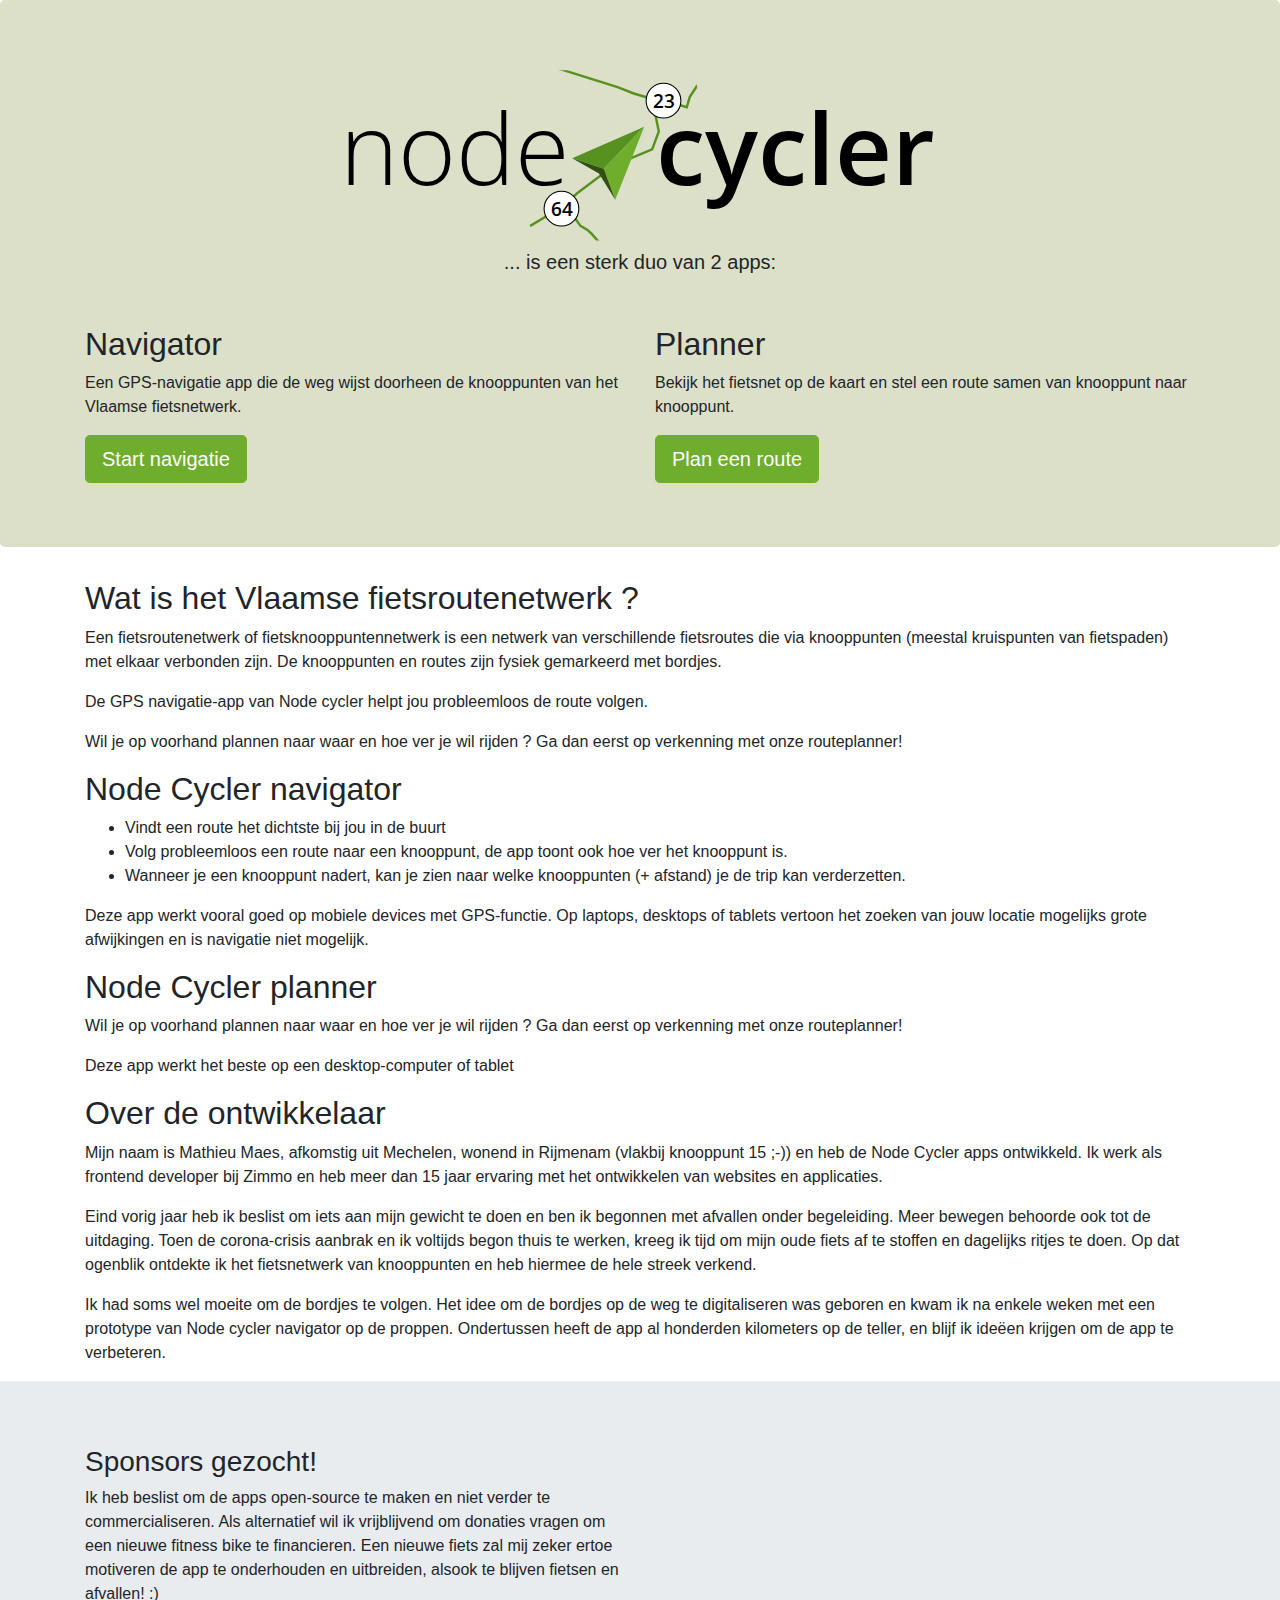
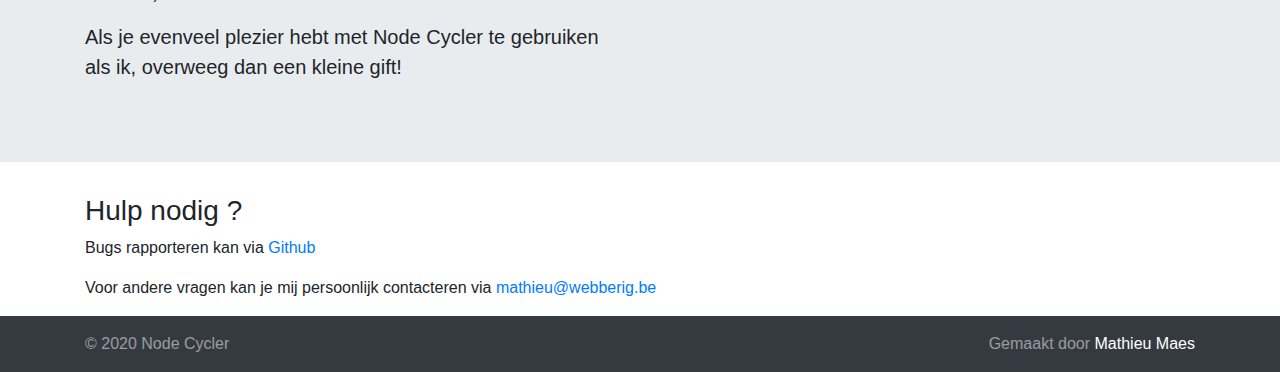
==== index.html @ f98cdf33 "Updates" ====
<!doctype html><html lang="nl"><head><meta charset="utf-8"><meta name="viewport" content="width=device-width,initial-scale=1,shrink-to-fit=no"><link rel="icon" sizes="192x192" href="/touch-icon-192x192.png"><link rel="apple-touch-icon-precomposed" sizes="180x180" href="/apple-touch-icon-180x180-precomposed.png"><link rel="apple-touch-icon-precomposed" sizes="152x152" href="/apple-touch-icon-152x152-precomposed.png"><link rel="apple-touch-icon-precomposed" sizes="144x144" href="/apple-touch-icon-144x144-precomposed.png"><link rel="apple-touch-icon-precomposed" sizes="120x120" href="/apple-touch-icon-120x120-precomposed.png"><link rel="apple-touch-icon-precomposed" sizes="114x114" href="/apple-touch-icon-114x114-precomposed.png"><link rel="apple-touch-icon-precomposed" sizes="76x76" href="/apple-touch-icon-76x76-precomposed.png"><link rel="apple-touch-icon-precomposed" sizes="72x72" href="/apple-touch-icon-72x72-precomposed.png"><link rel="apple-touch-icon-precomposed" href="/apple-touch-icon-precomposed.png"><link href="https://fonts.googleapis.com/css2?family=Open+Sans:wght@300;400;700&display=swap" rel="stylesheet"/><link rel="stylesheet" href="https://stackpath.bootstrapcdn.com/bootstrap/4.4.1/css/bootstrap.min.css" integrity="sha384-Vkoo8x4CGsO3+Hhxv8T/Q5PaXtkKtu6ug5TOeNV6gBiFeWPGFN9MuhOf23Q9Ifjh" crossorigin="anonymous"/><title>Node cycler</title><link href="main.e3a869f1d755453ef31d.css" rel="stylesheet"><script src="main.deb226091a54554c2dcb.js"></script></head><body><section class="jumbotron intro"><svg class="logo" xmlns="http://www.w3.org/2000/svg" viewBox="0 0 5628 1715"><defs><clipPath id="a"><rect x="1765" y="58" width="1597" height="1597" rx="222.6" fill="none"/></clipPath></defs><g clip-path="url(#a)"><path fill="#fff" stroke="#579120" stroke-miterlimit="10" stroke-width="23" d="M3033.96 358.93L2756 276.63l-152.41-59.47L2088.34 55.4l-108.38-29.81"/><path fill="none" stroke="#579120" stroke-miterlimit="10" stroke-width="23" d="M2901.6 342.38l131.59 35.35 10.95-34.51 208.85 62.83 27.53-95.46 93.17-145.06"/><path fill="none" stroke="#579120" stroke-miterlimit="10" stroke-width="23" d="M2995.82 347.23l-41.56 107.94 36.19 176.45-62.18 169.31L2579.1 945.4l-360.6 272.28-124.26 117.47-330.25 194.7M2152.51 1372.31l103.22 146.48 65.43 37.73 35.92 33.27 88.16 99.33 21.61 45.8"/><circle cx="2077.46" cy="1357.41" r="162.98" fill="#fff" stroke="#000" stroke-miterlimit="10" stroke-width="10"/><text transform="translate(1975.51 1423.08)" font-size="178.603" font-family="OpenSans-Semibold,Open Sans" font-weight="600">64</text><circle cx="3034.56" cy="344.26" r="162.98" fill="#fff" stroke="#000" stroke-miterlimit="10" stroke-width="10"/><text transform="translate(2932.61 409.36)" font-size="178.603" font-family="OpenSans-Semibold,Open Sans" font-weight="600">23</text><path fill="#579120" d="M2177.92 883.34l296.09 98.68 379.94-394.34-676.03 295.66z"/><path fill="#6fad2d" d="M2581.77 1273.48l-107.76-291.46 379.94-394.34-272.18 685.8z"/><path fill="#315112" d="M2429.02 1026.83l152.75 246.65-107.76-291.46-296.09-98.68 251.1 143.49z"/></g><g font-size="928.356"><text transform="translate(.22 1137.54)" font-family="OpenSans-Light,Open Sans" font-weight="300">node</text><text transform="translate(2967.39 1137.76)" font-family="OpenSans-Semibold,Open Sans" font-weight="600">cycler</text></g></svg><h1 class="display-4 text-center sr-only">Node cycler</h1><div class="container"><p class="lead text-center mb-5">... is een sterk duo van 2 apps:</p><div class="row"><div class="col-sm-6"><h2>Navigator</h2><p>Een GPS-navigatie app die de weg wijst doorheen de knooppunten van het Vlaamse fietsnetwerk.</p><a target="_blank" href="https://www.nodecycler.net/navigator" class="btn btn-primary btn-lg">Start navigatie</a></div><div class="col-sm-6"><h2>Planner</h2><p>Bekijk het fietsnet op de kaart en stel een route samen van knooppunt naar knooppunt.</p><a class="btn btn-primary btn-lg" href="https://www.nodecycler.net/planner" target="_blank">Plan een route</a></div></div></div></section><section class="container"><h2>Wat is het Vlaamse fietsroutenetwerk ?</h2><p>Een fietsroutenetwerk of fietsknooppuntennetwerk is een netwerk van verschillende fietsroutes die via knooppunten (meestal kruispunten van fietspaden) met elkaar verbonden zijn. De knooppunten en routes zijn fysiek gemarkeerd met bordjes.</p><p>De GPS navigatie-app van Node cycler helpt jou probleemloos de route volgen.</p><p>Wil je op voorhand plannen naar waar en hoe ver je wil rijden ? Ga dan eerst op verkenning met onze routeplanner!</p></section><section class="container"><h2>Node Cycler navigator</h2><ul><li>Vindt een route het dichtste bij jou in de buurt</li><li>Volg probleemloos een route naar een knooppunt, de app toont ook hoe ver het knooppunt is.</li><li>Wanneer je een knooppunt nadert, kan je zien naar welke knooppunten (+ afstand) je de trip kan verderzetten.</li></ul><p>Deze app werkt vooral goed op mobiele devices met GPS-functie. Op laptops, desktops of tablets vertoon het zoeken van jouw locatie mogelijks grote afwijkingen en is navigatie niet mogelijk.</p><h2>Node Cycler planner</h2><p>Wil je op voorhand plannen naar waar en hoe ver je wil rijden ? Ga dan eerst op verkenning met onze routeplanner!</p><p>Deze app werkt het beste op een desktop-computer of tablet</p></section><section class="container"><h2>Over de ontwikkelaar</h2><p>Mijn naam is Mathieu Maes, afkomstig uit Mechelen, wonend in Rijmenam (vlakbij knooppunt 15 ;-)) en heb de Node Cycler apps ontwikkeld. Ik werk als frontend developer bij Zimmo en heb meer dan 15 jaar ervaring met het ontwikkelen van websites en applicaties.</p><p>Eind vorig jaar heb ik beslist om iets aan mijn gewicht te doen en ben ik begonnen met afvallen onder begeleiding. Meer bewegen behoorde ook tot de uitdaging. Toen de corona-crisis aanbrak en ik voltijds begon thuis te werken, kreeg ik tijd om mijn oude fiets af te stoffen en dagelijks ritjes te doen. Op dat ogenblik ontdekte ik het fietsnetwerk van knooppunten en heb hiermee de hele streek verkend.</p><p>Ik had soms wel moeite om de bordjes te volgen. Het idee om de bordjes op de weg te digitaliseren was geboren en kwam ik na enkele weken met een prototype van Node cycler navigator op de proppen. Ondertussen heeft de app al honderden kilometers op de teller, en blijf ik ideëen krijgen om de app te verbeteren.</p></section><section class="jumbotron jumbotron-fluid"><div class="container"><h3>Sponsors gezocht!</h3><div class="row"><div class="col-lg-6 col-md-4"><p>Ik heb beslist om de apps open-source te maken en niet verder te commercialiseren. Als alternatief wil ik vrijblijvend om donaties vragen om een nieuwe fitness bike te financieren. Een nieuwe fiets zal mij zeker ertoe motiveren de app te onderhouden en uitbreiden, alsook te blijven fietsen en afvallen! :)</p><p class="lead">Als je evenveel plezier hebt met Node Cycler te gebruiken als ik, overweeg dan een kleine gift!</p></div><div class="col-lg-6 col-md-8 mb-5"><div id="mathieu-fietst-en-bouwt-node-cycler" class="widget float-md-right" value="show-with-image" data-slug="mathieu-fietst-en-bouwt-node-cycler" data-lang="nl" data-card="show" data-success_url="" data-fail_url=""></div><script src="https://res.cloudinary.com/dxhaja5tz/raw/upload/script_main.js"></script></div></div></div></section><section class="container"><h3>Hulp nodig ?</h3><p>Bugs rapporteren kan via <a href="https://github.com/nodecycler">Github</a></p><p>Voor andere vragen kan je mij persoonlijk contacteren via <a href="mailto:mathieu@webberig.be">mathieu@webberig.be</a></p></section><footer class="navbar navbar-dark bg-dark"><div class="container"><span class="navbar-text">&copy; 2020 Node Cycler</span> <span class="navbar-text pull-right">Gemaakt door <a href="mailto:mathieu@webberig.be">Mathieu Maes</a></span></div></footer><script src="https://code.jquery.com/jquery-3.4.1.slim.min.js" integrity="sha384-J6qa4849blE2+poT4WnyKhv5vZF5SrPo0iEjwBvKU7imGFAV0wwj1yYfoRSJoZ+n" crossorigin="anonymous"></script><script src="https://cdn.jsdelivr.net/npm/popper.js@1.16.0/dist/umd/popper.min.js" integrity="sha384-Q6E9RHvbIyZFJoft+2mJbHaEWldlvI9IOYy5n3zV9zzTtmI3UksdQRVvoxMfooAo" crossorigin="anonymous"></script><script src="https://stackpath.bootstrapcdn.com/bootstrap/4.4.1/js/bootstrap.min.js" integrity="sha384-wfSDF2E50Y2D1uUdj0O3uMBJnjuUD4Ih7YwaYd1iqfktj0Uod8GCExl3Og8ifwB6" crossorigin="anonymous"></script></body></html>
---- main.e3a869f1d755453ef31d.css ----
.jumbotron.intro{background-color:#DDE0C9}.jumbotron.intro svg.logo{display:block;margin:0 auto;max-width:600px}.jumbotron.intro .btn-primary{background-color:#6FAD2D;border-color:#6FAD2D}.jumbotron.intro .btn-primary:active{background-color:#579120;border-color:#579120}
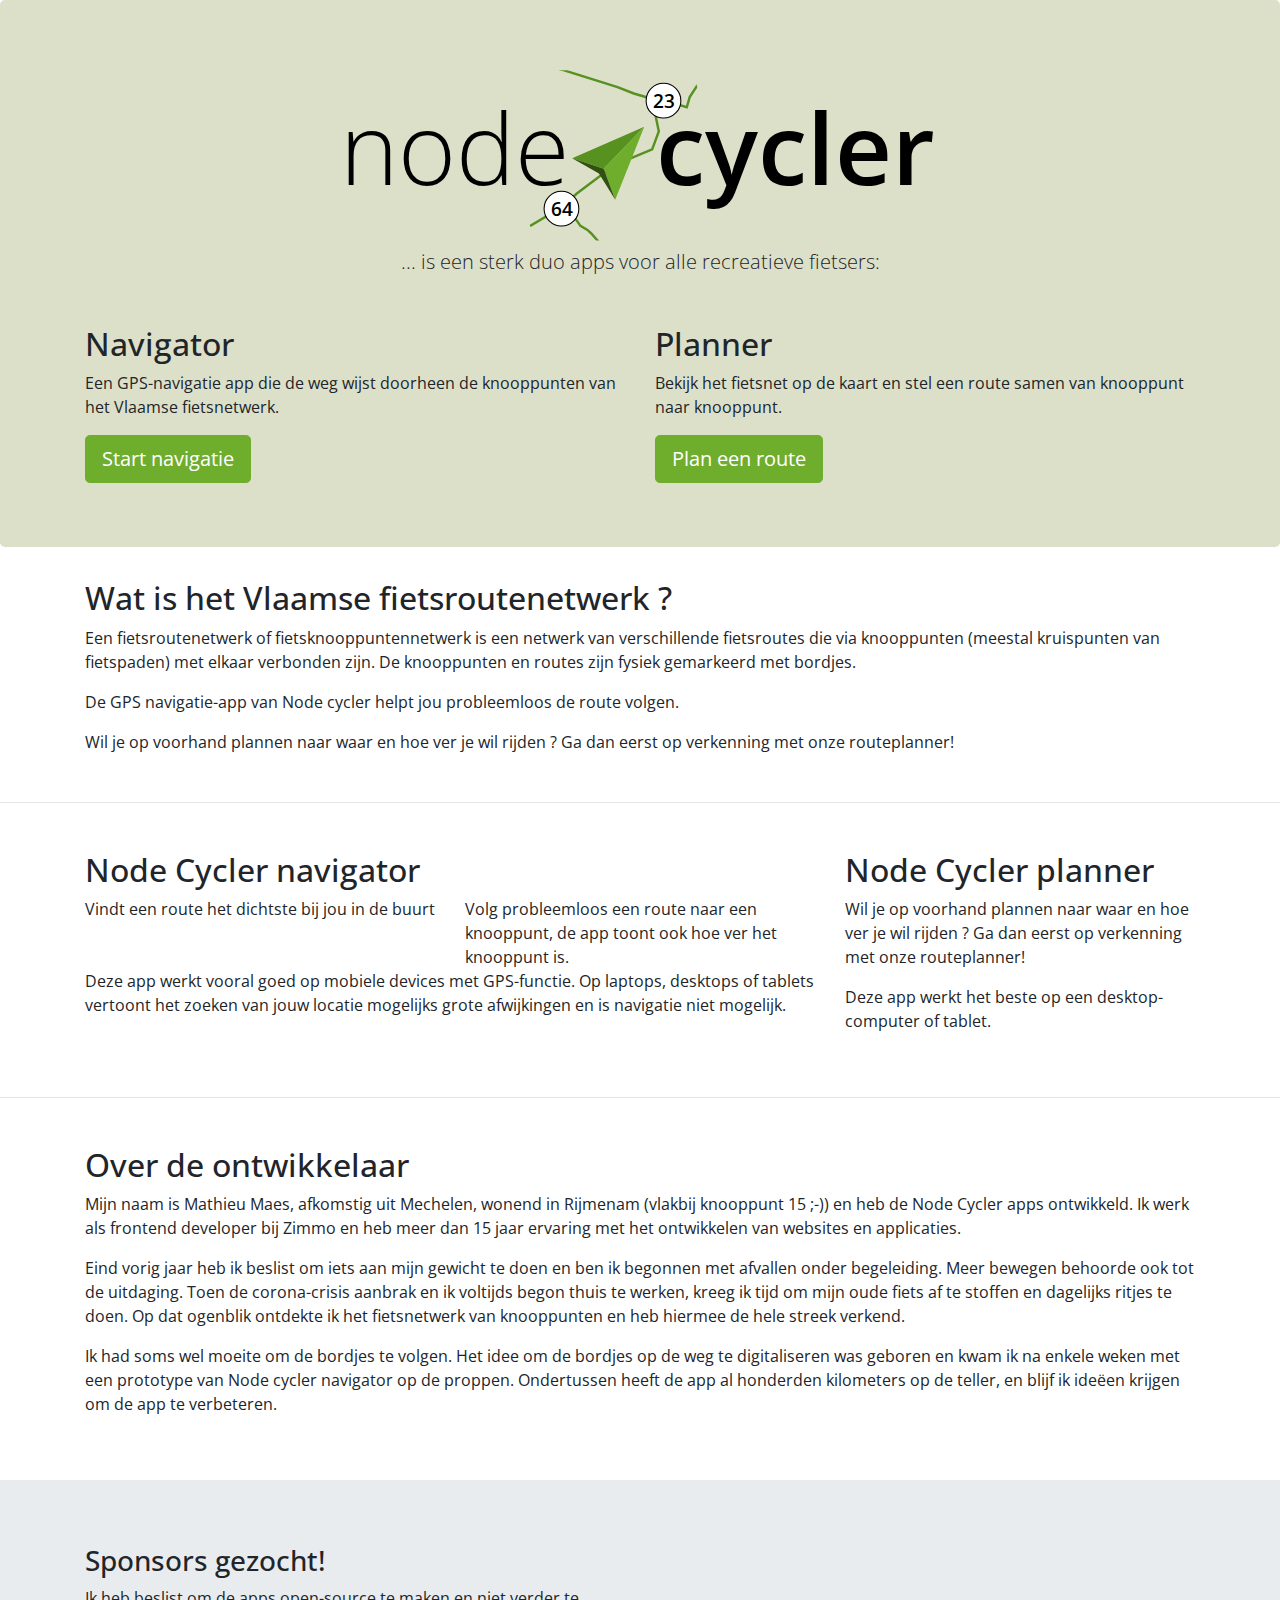
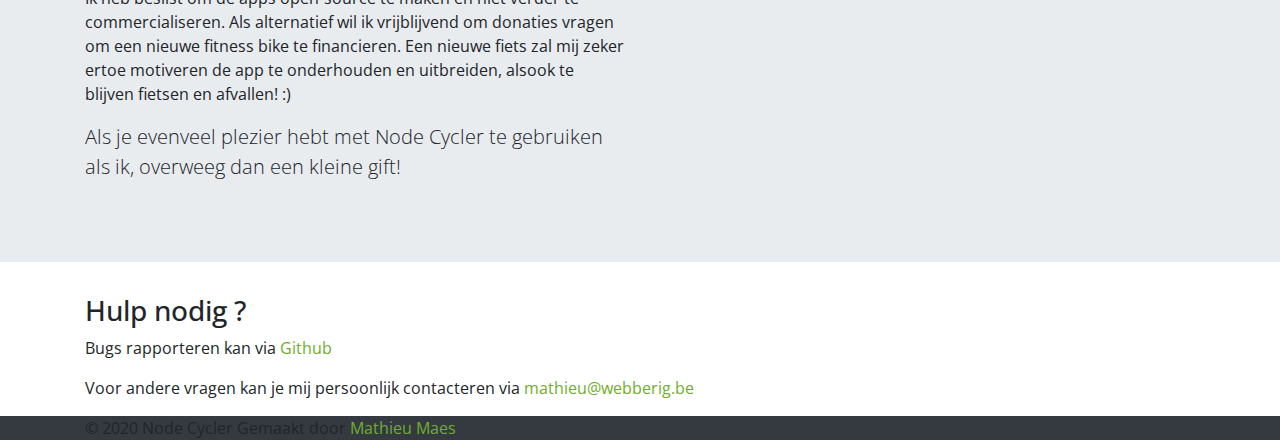
==== commit f0f445ff: "Updates" ====
--- a/index.html
+++ b/index.html
@@ -1 +1 @@
-<!doctype html><html lang="nl"><head><meta charset="utf-8"><meta name="viewport" content="width=device-width,initial-scale=1,shrink-to-fit=no"><link rel="icon" sizes="192x192" href="/touch-icon-192x192.png"><link rel="apple-touch-icon-precomposed" sizes="180x180" href="/apple-touch-icon-180x180-precomposed.png"><link rel="apple-touch-icon-precomposed" sizes="152x152" href="/apple-touch-icon-152x152-precomposed.png"><link rel="apple-touch-icon-precomposed" sizes="144x144" href="/apple-touch-icon-144x144-precomposed.png"><link rel="apple-touch-icon-precomposed" sizes="120x120" href="/apple-touch-icon-120x120-precomposed.png"><link rel="apple-touch-icon-precomposed" sizes="114x114" href="/apple-touch-icon-114x114-precomposed.png"><link rel="apple-touch-icon-precomposed" sizes="76x76" href="/apple-touch-icon-76x76-precomposed.png"><link rel="apple-touch-icon-precomposed" sizes="72x72" href="/apple-touch-icon-72x72-precomposed.png"><link rel="apple-touch-icon-precomposed" href="/apple-touch-icon-precomposed.png"><link href="https://fonts.googleapis.com/css2?family=Open+Sans:wght@300;400;700&display=swap" rel="stylesheet"/><link rel="stylesheet" href="https://stackpath.bootstrapcdn.com/bootstrap/4.4.1/css/bootstrap.min.css" integrity="sha384-Vkoo8x4CGsO3+Hhxv8T/Q5PaXtkKtu6ug5TOeNV6gBiFeWPGFN9MuhOf23Q9Ifjh" crossorigin="anonymous"/><title>Node cycler</title><link href="main.e3a869f1d755453ef31d.css" rel="stylesheet"><script src="main.deb226091a54554c2dcb.js"></script></head><body><section class="jumbotron intro"><svg class="logo" xmlns="http://www.w3.org/2000/svg" viewBox="0 0 5628 1715"><defs><clipPath id="a"><rect x="1765" y="58" width="1597" height="1597" rx="222.6" fill="none"/></clipPath></defs><g clip-path="url(#a)"><path fill="#fff" stroke="#579120" stroke-miterlimit="10" stroke-width="23" d="M3033.96 358.93L2756 276.63l-152.41-59.47L2088.34 55.4l-108.38-29.81"/><path fill="none" stroke="#579120" stroke-miterlimit="10" stroke-width="23" d="M2901.6 342.38l131.59 35.35 10.95-34.51 208.85 62.83 27.53-95.46 93.17-145.06"/><path fill="none" stroke="#579120" stroke-miterlimit="10" stroke-width="23" d="M2995.82 347.23l-41.56 107.94 36.19 176.45-62.18 169.31L2579.1 945.4l-360.6 272.28-124.26 117.47-330.25 194.7M2152.51 1372.31l103.22 146.48 65.43 37.73 35.92 33.27 88.16 99.33 21.61 45.8"/><circle cx="2077.46" cy="1357.41" r="162.98" fill="#fff" stroke="#000" stroke-miterlimit="10" stroke-width="10"/><text transform="translate(1975.51 1423.08)" font-size="178.603" font-family="OpenSans-Semibold,Open Sans" font-weight="600">64</text><circle cx="3034.56" cy="344.26" r="162.98" fill="#fff" stroke="#000" stroke-miterlimit="10" stroke-width="10"/><text transform="translate(2932.61 409.36)" font-size="178.603" font-family="OpenSans-Semibold,Open Sans" font-weight="600">23</text><path fill="#579120" d="M2177.92 883.34l296.09 98.68 379.94-394.34-676.03 295.66z"/><path fill="#6fad2d" d="M2581.77 1273.48l-107.76-291.46 379.94-394.34-272.18 685.8z"/><path fill="#315112" d="M2429.02 1026.83l152.75 246.65-107.76-291.46-296.09-98.68 251.1 143.49z"/></g><g font-size="928.356"><text transform="translate(.22 1137.54)" font-family="OpenSans-Light,Open Sans" font-weight="300">node</text><text transform="translate(2967.39 1137.76)" font-family="OpenSans-Semibold,Open Sans" font-weight="600">cycler</text></g></svg><h1 class="display-4 text-center sr-only">Node cycler</h1><div class="container"><p class="lead text-center mb-5">... is een sterk duo van 2 apps:</p><div class="row"><div class="col-sm-6"><h2>Navigator</h2><p>Een GPS-navigatie app die de weg wijst doorheen de knooppunten van het Vlaamse fietsnetwerk.</p><a target="_blank" href="https://www.nodecycler.net/navigator" class="btn btn-primary btn-lg">Start navigatie</a></div><div class="col-sm-6"><h2>Planner</h2><p>Bekijk het fietsnet op de kaart en stel een route samen van knooppunt naar knooppunt.</p><a class="btn btn-primary btn-lg" href="https://www.nodecycler.net/planner" target="_blank">Plan een route</a></div></div></div></section><section class="container"><h2>Wat is het Vlaamse fietsroutenetwerk ?</h2><p>Een fietsroutenetwerk of fietsknooppuntennetwerk is een netwerk van verschillende fietsroutes die via knooppunten (meestal kruispunten van fietspaden) met elkaar verbonden zijn. De knooppunten en routes zijn fysiek gemarkeerd met bordjes.</p><p>De GPS navigatie-app van Node cycler helpt jou probleemloos de route volgen.</p><p>Wil je op voorhand plannen naar waar en hoe ver je wil rijden ? Ga dan eerst op verkenning met onze routeplanner!</p></section><section class="container"><h2>Node Cycler navigator</h2><ul><li>Vindt een route het dichtste bij jou in de buurt</li><li>Volg probleemloos een route naar een knooppunt, de app toont ook hoe ver het knooppunt is.</li><li>Wanneer je een knooppunt nadert, kan je zien naar welke knooppunten (+ afstand) je de trip kan verderzetten.</li></ul><p>Deze app werkt vooral goed op mobiele devices met GPS-functie. Op laptops, desktops of tablets vertoon het zoeken van jouw locatie mogelijks grote afwijkingen en is navigatie niet mogelijk.</p><h2>Node Cycler planner</h2><p>Wil je op voorhand plannen naar waar en hoe ver je wil rijden ? Ga dan eerst op verkenning met onze routeplanner!</p><p>Deze app werkt het beste op een desktop-computer of tablet</p></section><section class="container"><h2>Over de ontwikkelaar</h2><p>Mijn naam is Mathieu Maes, afkomstig uit Mechelen, wonend in Rijmenam (vlakbij knooppunt 15 ;-)) en heb de Node Cycler apps ontwikkeld. Ik werk als frontend developer bij Zimmo en heb meer dan 15 jaar ervaring met het ontwikkelen van websites en applicaties.</p><p>Eind vorig jaar heb ik beslist om iets aan mijn gewicht te doen en ben ik begonnen met afvallen onder begeleiding. Meer bewegen behoorde ook tot de uitdaging. Toen de corona-crisis aanbrak en ik voltijds begon thuis te werken, kreeg ik tijd om mijn oude fiets af te stoffen en dagelijks ritjes te doen. Op dat ogenblik ontdekte ik het fietsnetwerk van knooppunten en heb hiermee de hele streek verkend.</p><p>Ik had soms wel moeite om de bordjes te volgen. Het idee om de bordjes op de weg te digitaliseren was geboren en kwam ik na enkele weken met een prototype van Node cycler navigator op de proppen. Ondertussen heeft de app al honderden kilometers op de teller, en blijf ik ideëen krijgen om de app te verbeteren.</p></section><section class="jumbotron jumbotron-fluid"><div class="container"><h3>Sponsors gezocht!</h3><div class="row"><div class="col-lg-6 col-md-4"><p>Ik heb beslist om de apps open-source te maken en niet verder te commercialiseren. Als alternatief wil ik vrijblijvend om donaties vragen om een nieuwe fitness bike te financieren. Een nieuwe fiets zal mij zeker ertoe motiveren de app te onderhouden en uitbreiden, alsook te blijven fietsen en afvallen! :)</p><p class="lead">Als je evenveel plezier hebt met Node Cycler te gebruiken als ik, overweeg dan een kleine gift!</p></div><div class="col-lg-6 col-md-8 mb-5"><div id="mathieu-fietst-en-bouwt-node-cycler" class="widget float-md-right" value="show-with-image" data-slug="mathieu-fietst-en-bouwt-node-cycler" data-lang="nl" data-card="show" data-success_url="" data-fail_url=""></div><script src="https://res.cloudinary.com/dxhaja5tz/raw/upload/script_main.js"></script></div></div></div></section><section class="container"><h3>Hulp nodig ?</h3><p>Bugs rapporteren kan via <a href="https://github.com/nodecycler">Github</a></p><p>Voor andere vragen kan je mij persoonlijk contacteren via <a href="mailto:mathieu@webberig.be">mathieu@webberig.be</a></p></section><footer class="navbar navbar-dark bg-dark"><div class="container"><span class="navbar-text">&copy; 2020 Node Cycler</span> <span class="navbar-text pull-right">Gemaakt door <a href="mailto:mathieu@webberig.be">Mathieu Maes</a></span></div></footer><script src="https://code.jquery.com/jquery-3.4.1.slim.min.js" integrity="sha384-J6qa4849blE2+poT4WnyKhv5vZF5SrPo0iEjwBvKU7imGFAV0wwj1yYfoRSJoZ+n" crossorigin="anonymous"></script><script src="https://cdn.jsdelivr.net/npm/popper.js@1.16.0/dist/umd/popper.min.js" integrity="sha384-Q6E9RHvbIyZFJoft+2mJbHaEWldlvI9IOYy5n3zV9zzTtmI3UksdQRVvoxMfooAo" crossorigin="anonymous"></script><script src="https://stackpath.bootstrapcdn.com/bootstrap/4.4.1/js/bootstrap.min.js" integrity="sha384-wfSDF2E50Y2D1uUdj0O3uMBJnjuUD4Ih7YwaYd1iqfktj0Uod8GCExl3Og8ifwB6" crossorigin="anonymous"></script></body></html>+<!doctype html><html lang="nl"><head><meta charset="utf-8"><meta name="viewport" content="width=device-width,initial-scale=1,shrink-to-fit=no"><link rel="icon" sizes="192x192" href="/touch-icon-192x192.png"><link rel="apple-touch-icon-precomposed" sizes="180x180" href="/apple-touch-icon-180x180-precomposed.png"><link rel="apple-touch-icon-precomposed" sizes="152x152" href="/apple-touch-icon-152x152-precomposed.png"><link rel="apple-touch-icon-precomposed" sizes="144x144" href="/apple-touch-icon-144x144-precomposed.png"><link rel="apple-touch-icon-precomposed" sizes="120x120" href="/apple-touch-icon-120x120-precomposed.png"><link rel="apple-touch-icon-precomposed" sizes="114x114" href="/apple-touch-icon-114x114-precomposed.png"><link rel="apple-touch-icon-precomposed" sizes="76x76" href="/apple-touch-icon-76x76-precomposed.png"><link rel="apple-touch-icon-precomposed" sizes="72x72" href="/apple-touch-icon-72x72-precomposed.png"><link rel="apple-touch-icon-precomposed" href="/apple-touch-icon-precomposed.png"><title>Node cycler Navigator &amp; Planner</title><link href="main.1099314d0f37cf7d7207.css" rel="stylesheet"><script src="main.cb5efd4f92c139d2721a.js"></script></head><body><section class="jumbotron intro"><svg class="logo" xmlns="http://www.w3.org/2000/svg" viewBox="0 0 5628 1715"><defs><clipPath id="a"><rect x="1765" y="58" width="1597" height="1597" rx="222.6" fill="none"/></clipPath></defs><g clip-path="url(#a)"><path fill="#fff" stroke="#579120" stroke-miterlimit="10" stroke-width="23" d="M3033.96 358.93L2756 276.63l-152.41-59.47L2088.34 55.4l-108.38-29.81"/><path fill="none" stroke="#579120" stroke-miterlimit="10" stroke-width="23" d="M2901.6 342.38l131.59 35.35 10.95-34.51 208.85 62.83 27.53-95.46 93.17-145.06"/><path fill="none" stroke="#579120" stroke-miterlimit="10" stroke-width="23" d="M2995.82 347.23l-41.56 107.94 36.19 176.45-62.18 169.31L2579.1 945.4l-360.6 272.28-124.26 117.47-330.25 194.7M2152.51 1372.31l103.22 146.48 65.43 37.73 35.92 33.27 88.16 99.33 21.61 45.8"/><circle cx="2077.46" cy="1357.41" r="162.98" fill="#fff" stroke="#000" stroke-miterlimit="10" stroke-width="10"/><text transform="translate(1975.51 1423.08)" font-size="178.603" font-family="OpenSans-Semibold,Open Sans" font-weight="600">64</text><circle cx="3034.56" cy="344.26" r="162.98" fill="#fff" stroke="#000" stroke-miterlimit="10" stroke-width="10"/><text transform="translate(2932.61 409.36)" font-size="178.603" font-family="OpenSans-Semibold,Open Sans" font-weight="600">23</text><path fill="#579120" d="M2177.92 883.34l296.09 98.68 379.94-394.34-676.03 295.66z"/><path fill="#6fad2d" d="M2581.77 1273.48l-107.76-291.46 379.94-394.34-272.18 685.8z"/><path fill="#315112" d="M2429.02 1026.83l152.75 246.65-107.76-291.46-296.09-98.68 251.1 143.49z"/></g><g font-size="928.356"><text transform="translate(.22 1137.54)" font-family="OpenSans-Light,Open Sans" font-weight="300">node</text><text transform="translate(2967.39 1137.76)" font-family="OpenSans-Semibold,Open Sans" font-weight="600">cycler</text></g></svg><h1 class="display-4 text-center sr-only">Node cycler</h1><div class="container"><p class="lead text-center mb-5">... is een sterk duo apps voor alle recreatieve fietsers:</p><div class="row"><div class="col-sm-6"><h2>Navigator</h2><p>Een GPS-navigatie app die de weg wijst doorheen de knooppunten van het Vlaamse fietsnetwerk.</p><a target="_blank" href="https://www.nodecycler.net/navigator" class="btn btn-primary btn-lg">Start navigatie</a></div><div class="col-sm-6"><h2>Planner</h2><p>Bekijk het fietsnet op de kaart en stel een route samen van knooppunt naar knooppunt.</p><a class="btn btn-primary btn-lg" href="https://www.nodecycler.net/planner" target="_blank">Plan een route</a></div></div></div></section><section class="container"><h2>Wat is het Vlaamse fietsroutenetwerk ?</h2><p>Een fietsroutenetwerk of fietsknooppuntennetwerk is een netwerk van verschillende fietsroutes die via knooppunten (meestal kruispunten van fietspaden) met elkaar verbonden zijn. De knooppunten en routes zijn fysiek gemarkeerd met bordjes.</p><p>De GPS navigatie-app van Node cycler helpt jou probleemloos de route volgen.</p><p>Wil je op voorhand plannen naar waar en hoe ver je wil rijden ? Ga dan eerst op verkenning met onze routeplanner!</p></section><hr class="my-5"/><section class="container"><div class="row"><div class="col-sm-8"><h2>Node Cycler navigator</h2><div class="row"><div class="col-sm-6">Vindt een route het dichtste bij jou in de buurt</div><div class="col-sm-6">Volg probleemloos een route naar een knooppunt, de app toont ook hoe ver het knooppunt is.</div></div><p>Deze app werkt vooral goed op mobiele devices met GPS-functie. Op laptops, desktops of tablets vertoont het zoeken van jouw locatie mogelijks grote afwijkingen en is navigatie niet mogelijk.</p></div><div class="col-sm-4"><h2>Node Cycler planner</h2><p>Wil je op voorhand plannen naar waar en hoe ver je wil rijden ? Ga dan eerst op verkenning met onze routeplanner!</p><p>Deze app werkt het beste op een desktop-computer of tablet.</p></div></div></section><hr class="my-5"/><section class="container pb-5"><h2>Over de ontwikkelaar</h2><p>Mijn naam is Mathieu Maes, afkomstig uit Mechelen, wonend in Rijmenam (vlakbij knooppunt 15 ;-)) en heb de Node Cycler apps ontwikkeld. Ik werk als frontend developer bij Zimmo en heb meer dan 15 jaar ervaring met het ontwikkelen van websites en applicaties.</p><p>Eind vorig jaar heb ik beslist om iets aan mijn gewicht te doen en ben ik begonnen met afvallen onder begeleiding. Meer bewegen behoorde ook tot de uitdaging. Toen de corona-crisis aanbrak en ik voltijds begon thuis te werken, kreeg ik tijd om mijn oude fiets af te stoffen en dagelijks ritjes te doen. Op dat ogenblik ontdekte ik het fietsnetwerk van knooppunten en heb hiermee de hele streek verkend.</p><p>Ik had soms wel moeite om de bordjes te volgen. Het idee om de bordjes op de weg te digitaliseren was geboren en kwam ik na enkele weken met een prototype van Node cycler navigator op de proppen. Ondertussen heeft de app al honderden kilometers op de teller, en blijf ik ideëen krijgen om de app te verbeteren.</p></section><section class="jumbotron jumbotron-fluid"><div class="container"><h3>Sponsors gezocht!</h3><div class="row"><div class="col-lg-6 col-md-4"><p>Ik heb beslist om de apps open-source te maken en niet verder te commercialiseren. Als alternatief wil ik vrijblijvend om donaties vragen om een nieuwe fitness bike te financieren. Een nieuwe fiets zal mij zeker ertoe motiveren de app te onderhouden en uitbreiden, alsook te blijven fietsen en afvallen! :)</p><p class="lead">Als je evenveel plezier hebt met Node Cycler te gebruiken als ik, overweeg dan een kleine gift!</p></div><div class="col-lg-6 col-md-8 mb-5"><div id="mathieu-fietst-en-bouwt-node-cycler" class="widget float-md-right" value="show-with-image" data-slug="mathieu-fietst-en-bouwt-node-cycler" data-lang="nl" data-card="show" data-success_url="" data-fail_url=""></div><script src="https://res.cloudinary.com/dxhaja5tz/raw/upload/script_main.js"></script></div></div></div></section><section class="container"><h3>Hulp nodig ?</h3><p>Bugs rapporteren kan via <a href="https://github.com/nodecycler">Github</a></p><p>Voor andere vragen kan je mij persoonlijk contacteren via <a href="mailto:mathieu@webberig.be">mathieu@webberig.be</a></p></section><footer class="navbar navbar-dark bg-dark"><div class="container"><span class="navbar-text">&copy; 2020 Node Cycler</span> <span class="navbar-text pull-right">Gemaakt door <a href="mailto:mathieu@webberig.be">Mathieu Maes</a></span></div></footer></body></html>--- a/main.1099314d0f37cf7d7207.css
+++ b/main.1099314d0f37cf7d7207.css
@@ -0,0 +1,8 @@
+@import url(https://fonts.googleapis.com/css2?family=Open+Sans:wght@300;400;600;700&display=swap);
+/*!
+ * Bootstrap v4.4.1 (https://getbootstrap.com/)
+ * Copyright 2011-2019 The Bootstrap Authors
+ * Copyright 2011-2019 Twitter, Inc.
+ * Licensed under MIT (https://github.com/twbs/bootstrap/blob/master/LICENSE)
+ */:root{--blue: #007bff;--indigo: #6610f2;--purple: #6f42c1;--pink: #e83e8c;--red: #dc3545;--orange: #fd7e14;--yellow: #ffc107;--green: #6FAD2D;--teal: #20c997;--cyan: #17a2b8;--white: #fff;--gray: #6c757d;--gray-dark: #343a40;--primary: #6FAD2D;--secondary: #6c757d;--success: #6FAD2D;--info: #17a2b8;--warning: #ffc107;--danger: #dc3545;--light: #f8f9fa;--dark: #343a40;--breakpoint-xs: 0;--breakpoint-sm: 576px;--breakpoint-md: 768px;--breakpoint-lg: 992px;--breakpoint-xl: 1200px;--font-family-sans-serif: -apple-system, BlinkMacSystemFont, "Segoe UI", Roboto, "Helvetica Neue", Arial, "Noto Sans", sans-serif, "Apple Color Emoji", "Segoe UI Emoji", "Segoe UI Symbol", "Noto Color Emoji";--font-family-monospace: SFMono-Regular, Menlo, Monaco, Consolas, "Liberation Mono", "Courier New", monospace}*,*::before,*::after{box-sizing:border-box}html{font-family:sans-serif;line-height:1.15;-webkit-text-size-adjust:100%;-webkit-tap-highlight-color:rgba(0,0,0,0)}article,aside,figcaption,figure,footer,header,hgroup,main,nav,section{display:block}body{margin:0;font-family:"Open Sans",sans-serif;font-size:1rem;font-weight:400;line-height:1.5;color:#212529;text-align:left;background-color:#fff}[tabindex="-1"]:focus:not(.focus-visible){outline:0 !important}[tabindex="-1"]:focus:not(:focus-visible){outline:0 !important}hr{box-sizing:content-box;height:0;overflow:visible}h1,h2,h3,h4,h5,h6{margin-top:0;margin-bottom:.5rem}p{margin-top:0;margin-bottom:1rem}abbr[title],abbr[data-original-title]{text-decoration:underline;-webkit-text-decoration:underline dotted;text-decoration:underline dotted;cursor:help;border-bottom:0;-webkit-text-decoration-skip-ink:none;text-decoration-skip-ink:none}address{margin-bottom:1rem;font-style:normal;line-height:inherit}ol,ul,dl{margin-top:0;margin-bottom:1rem}ol ol,ul ul,ol ul,ul ol{margin-bottom:0}dt{font-weight:700}dd{margin-bottom:.5rem;margin-left:0}blockquote{margin:0 0 1rem}b,strong{font-weight:bolder}small{font-size:80%}sub,sup{position:relative;font-size:75%;line-height:0;vertical-align:baseline}sub{bottom:-.25em}sup{top:-.5em}a{color:#6FAD2D;text-decoration:none;background-color:transparent}a:hover{color:#48701d;text-decoration:underline}a:not([href]){color:inherit;text-decoration:none}a:not([href]):hover{color:inherit;text-decoration:none}pre,code,kbd,samp{font-family:SFMono-Regular,Menlo,Monaco,Consolas,"Liberation Mono","Courier New",monospace;font-size:1em}pre{margin-top:0;margin-bottom:1rem;overflow:auto}figure{margin:0 0 1rem}img{vertical-align:middle;border-style:none}svg{overflow:hidden;vertical-align:middle}table{border-collapse:collapse}caption{padding-top:.75rem;padding-bottom:.75rem;color:#6c757d;text-align:left;caption-side:bottom}th{text-align:inherit}label{display:inline-block;margin-bottom:.5rem}button{border-radius:0}button:focus{outline:1px dotted;outline:5px auto -webkit-focus-ring-color}input,button,select,optgroup,textarea{margin:0;font-family:inherit;font-size:inherit;line-height:inherit}button,input{overflow:visible}button,select{text-transform:none}select{word-wrap:normal}button,[type="button"],[type="reset"],[type="submit"]{-webkit-appearance:button}button:not(:disabled),[type="button"]:not(:disabled),[type="reset"]:not(:disabled),[type="submit"]:not(:disabled){cursor:pointer}button::-moz-focus-inner,[type="button"]::-moz-focus-inner,[type="reset"]::-moz-focus-inner,[type="submit"]::-moz-focus-inner{padding:0;border-style:none}input[type="radio"],input[type="checkbox"]{box-sizing:border-box;padding:0}input[type="date"],input[type="time"],input[type="datetime-local"],input[type="month"]{-webkit-appearance:listbox}textarea{overflow:auto;resize:vertical}fieldset{min-width:0;padding:0;margin:0;border:0}legend{display:block;width:100%;max-width:100%;padding:0;margin-bottom:.5rem;font-size:1.5rem;line-height:inherit;color:inherit;white-space:normal}progress{vertical-align:baseline}[type="number"]::-webkit-inner-spin-button,[type="number"]::-webkit-outer-spin-button{height:auto}[type="search"]{outline-offset:-2px;-webkit-appearance:none}[type="search"]::-webkit-search-decoration{-webkit-appearance:none}::-webkit-file-upload-button{font:inherit;-webkit-appearance:button}output{display:inline-block}summary{display:list-item;cursor:pointer}template{display:none}[hidden]{display:none !important}h1,h2,h3,h4,h5,h6,.h1,.h2,.h3,.h4,.h5,.h6{margin-bottom:.5rem;font-weight:500;line-height:1.2}h1,.h1{font-size:2.5rem}h2,.h2{font-size:2rem}h3,.h3{font-size:1.75rem}h4,.h4{font-size:1.5rem}h5,.h5{font-size:1.25rem}h6,.h6{font-size:1rem}.lead{font-size:1.25rem;font-weight:300}.display-1{font-size:6rem;font-weight:300;line-height:1.2}.display-2{font-size:5.5rem;font-weight:300;line-height:1.2}.display-3{font-size:4.5rem;font-weight:300;line-height:1.2}.display-4{font-size:3.5rem;font-weight:300;line-height:1.2}hr{margin-top:1rem;margin-bottom:1rem;border:0;border-top:1px solid rgba(0,0,0,0.1)}small,.small{font-size:80%;font-weight:400}mark,.mark{padding:.2em;background-color:#fcf8e3}.list-unstyled{padding-left:0;list-style:none}.list-inline{padding-left:0;list-style:none}.list-inline-item{display:inline-block}.list-inline-item:not(:last-child){margin-right:.5rem}.initialism{font-size:90%;text-transform:uppercase}.blockquote{margin-bottom:1rem;font-size:1.25rem}.blockquote-footer{display:block;font-size:80%;color:#6c757d}.blockquote-footer::before{content:"\2014\00A0"}.container{width:100%;padding-right:15px;padding-left:15px;margin-right:auto;margin-left:auto}@media (min-width: 576px){.container{max-width:540px}}@media (min-width: 768px){.container{max-width:720px}}@media (min-width: 992px){.container{max-width:960px}}@media (min-width: 1200px){.container{max-width:1140px}}.container-fluid,.container-sm,.container-md,.container-lg,.container-xl{width:100%;padding-right:15px;padding-left:15px;margin-right:auto;margin-left:auto}@media (min-width: 576px){.container,.container-sm{max-width:540px}}@media (min-width: 768px){.container,.container-sm,.container-md{max-width:720px}}@media (min-width: 992px){.container,.container-sm,.container-md,.container-lg{max-width:960px}}@media (min-width: 1200px){.container,.container-sm,.container-md,.container-lg,.container-xl{max-width:1140px}}.row{display:flex;flex-wrap:wrap;margin-right:-15px;margin-left:-15px}.no-gutters{margin-right:0;margin-left:0}.no-gutters>.col,.no-gutters>[class*="col-"]{padding-right:0;padding-left:0}.col-1,.col-2,.col-3,.col-4,.col-5,.col-6,.col-7,.col-8,.col-9,.col-10,.col-11,.col-12,.col,.col-auto,.col-sm-1,.col-sm-2,.col-sm-3,.col-sm-4,.col-sm-5,.col-sm-6,.col-sm-7,.col-sm-8,.col-sm-9,.col-sm-10,.col-sm-11,.col-sm-12,.col-sm,.col-sm-auto,.col-md-1,.col-md-2,.col-md-3,.col-md-4,.col-md-5,.col-md-6,.col-md-7,.col-md-8,.col-md-9,.col-md-10,.col-md-11,.col-md-12,.col-md,.col-md-auto,.col-lg-1,.col-lg-2,.col-lg-3,.col-lg-4,.col-lg-5,.col-lg-6,.col-lg-7,.col-lg-8,.col-lg-9,.col-lg-10,.col-lg-11,.col-lg-12,.col-lg,.col-lg-auto,.col-xl-1,.col-xl-2,.col-xl-3,.col-xl-4,.col-xl-5,.col-xl-6,.col-xl-7,.col-xl-8,.col-xl-9,.col-xl-10,.col-xl-11,.col-xl-12,.col-xl,.col-xl-auto{position:relative;width:100%;padding-right:15px;padding-left:15px}.col{flex-basis:0;flex-grow:1;max-width:100%}.row-cols-1>*{flex:0 0 100%;max-width:100%}.row-cols-2>*{flex:0 0 50%;max-width:50%}.row-cols-3>*{flex:0 0 33.33333%;max-width:33.33333%}.row-cols-4>*{flex:0 0 25%;max-width:25%}.row-cols-5>*{flex:0 0 20%;max-width:20%}.row-cols-6>*{flex:0 0 16.66667%;max-width:16.66667%}.col-auto{flex:0 0 auto;width:auto;max-width:100%}.col-1{flex:0 0 8.33333%;max-width:8.33333%}.col-2{flex:0 0 16.66667%;max-width:16.66667%}.col-3{flex:0 0 25%;max-width:25%}.col-4{flex:0 0 33.33333%;max-width:33.33333%}.col-5{flex:0 0 41.66667%;max-width:41.66667%}.col-6{flex:0 0 50%;max-width:50%}.col-7{flex:0 0 58.33333%;max-width:58.33333%}.col-8{flex:0 0 66.66667%;max-width:66.66667%}.col-9{flex:0 0 75%;max-width:75%}.col-10{flex:0 0 83.33333%;max-width:83.33333%}.col-11{flex:0 0 91.66667%;max-width:91.66667%}.col-12{flex:0 0 100%;max-width:100%}.order-first{order:-1}.order-last{order:13}.order-0{order:0}.order-1{order:1}.order-2{order:2}.order-3{order:3}.order-4{order:4}.order-5{order:5}.order-6{order:6}.order-7{order:7}.order-8{order:8}.order-9{order:9}.order-10{order:10}.order-11{order:11}.order-12{order:12}.offset-1{margin-left:8.33333%}.offset-2{margin-left:16.66667%}.offset-3{margin-left:25%}.offset-4{margin-left:33.33333%}.offset-5{margin-left:41.66667%}.offset-6{margin-left:50%}.offset-7{margin-left:58.33333%}.offset-8{margin-left:66.66667%}.offset-9{margin-left:75%}.offset-10{margin-left:83.33333%}.offset-11{margin-left:91.66667%}@media (min-width: 576px){.col-sm{flex-basis:0;flex-grow:1;max-width:100%}.row-cols-sm-1>*{flex:0 0 100%;max-width:100%}.row-cols-sm-2>*{flex:0 0 50%;max-width:50%}.row-cols-sm-3>*{flex:0 0 33.33333%;max-width:33.33333%}.row-cols-sm-4>*{flex:0 0 25%;max-width:25%}.row-cols-sm-5>*{flex:0 0 20%;max-width:20%}.row-cols-sm-6>*{flex:0 0 16.66667%;max-width:16.66667%}.col-sm-auto{flex:0 0 auto;width:auto;max-width:100%}.col-sm-1{flex:0 0 8.33333%;max-width:8.33333%}.col-sm-2{flex:0 0 16.66667%;max-width:16.66667%}.col-sm-3{flex:0 0 25%;max-width:25%}.col-sm-4{flex:0 0 33.33333%;max-width:33.33333%}.col-sm-5{flex:0 0 41.66667%;max-width:41.66667%}.col-sm-6{flex:0 0 50%;max-width:50%}.col-sm-7{flex:0 0 58.33333%;max-width:58.33333%}.col-sm-8{flex:0 0 66.66667%;max-width:66.66667%}.col-sm-9{flex:0 0 75%;max-width:75%}.col-sm-10{flex:0 0 83.33333%;max-width:83.33333%}.col-sm-11{flex:0 0 91.66667%;max-width:91.66667%}.col-sm-12{flex:0 0 100%;max-width:100%}.order-sm-first{order:-1}.order-sm-last{order:13}.order-sm-0{order:0}.order-sm-1{order:1}.order-sm-2{order:2}.order-sm-3{order:3}.order-sm-4{order:4}.order-sm-5{order:5}.order-sm-6{order:6}.order-sm-7{order:7}.order-sm-8{order:8}.order-sm-9{order:9}.order-sm-10{order:10}.order-sm-11{order:11}.order-sm-12{order:12}.offset-sm-0{margin-left:0}.offset-sm-1{margin-left:8.33333%}.offset-sm-2{margin-left:16.66667%}.offset-sm-3{margin-left:25%}.offset-sm-4{margin-left:33.33333%}.offset-sm-5{margin-left:41.66667%}.offset-sm-6{margin-left:50%}.offset-sm-7{margin-left:58.33333%}.offset-sm-8{margin-left:66.66667%}.offset-sm-9{margin-left:75%}.offset-sm-10{margin-left:83.33333%}.offset-sm-11{margin-left:91.66667%}}@media (min-width: 768px){.col-md{flex-basis:0;flex-grow:1;max-width:100%}.row-cols-md-1>*{flex:0 0 100%;max-width:100%}.row-cols-md-2>*{flex:0 0 50%;max-width:50%}.row-cols-md-3>*{flex:0 0 33.33333%;max-width:33.33333%}.row-cols-md-4>*{flex:0 0 25%;max-width:25%}.row-cols-md-5>*{flex:0 0 20%;max-width:20%}.row-cols-md-6>*{flex:0 0 16.66667%;max-width:16.66667%}.col-md-auto{flex:0 0 auto;width:auto;max-width:100%}.col-md-1{flex:0 0 8.33333%;max-width:8.33333%}.col-md-2{flex:0 0 16.66667%;max-width:16.66667%}.col-md-3{flex:0 0 25%;max-width:25%}.col-md-4{flex:0 0 33.33333%;max-width:33.33333%}.col-md-5{flex:0 0 41.66667%;max-width:41.66667%}.col-md-6{flex:0 0 50%;max-width:50%}.col-md-7{flex:0 0 58.33333%;max-width:58.33333%}.col-md-8{flex:0 0 66.66667%;max-width:66.66667%}.col-md-9{flex:0 0 75%;max-width:75%}.col-md-10{flex:0 0 83.33333%;max-width:83.33333%}.col-md-11{flex:0 0 91.66667%;max-width:91.66667%}.col-md-12{flex:0 0 100%;max-width:100%}.order-md-first{order:-1}.order-md-last{order:13}.order-md-0{order:0}.order-md-1{order:1}.order-md-2{order:2}.order-md-3{order:3}.order-md-4{order:4}.order-md-5{order:5}.order-md-6{order:6}.order-md-7{order:7}.order-md-8{order:8}.order-md-9{order:9}.order-md-10{order:10}.order-md-11{order:11}.order-md-12{order:12}.offset-md-0{margin-left:0}.offset-md-1{margin-left:8.33333%}.offset-md-2{margin-left:16.66667%}.offset-md-3{margin-left:25%}.offset-md-4{margin-left:33.33333%}.offset-md-5{margin-left:41.66667%}.offset-md-6{margin-left:50%}.offset-md-7{margin-left:58.33333%}.offset-md-8{margin-left:66.66667%}.offset-md-9{margin-left:75%}.offset-md-10{margin-left:83.33333%}.offset-md-11{margin-left:91.66667%}}@media (min-width: 992px){.col-lg{flex-basis:0;flex-grow:1;max-width:100%}.row-cols-lg-1>*{flex:0 0 100%;max-width:100%}.row-cols-lg-2>*{flex:0 0 50%;max-width:50%}.row-cols-lg-3>*{flex:0 0 33.33333%;max-width:33.33333%}.row-cols-lg-4>*{flex:0 0 25%;max-width:25%}.row-cols-lg-5>*{flex:0 0 20%;max-width:20%}.row-cols-lg-6>*{flex:0 0 16.66667%;max-width:16.66667%}.col-lg-auto{flex:0 0 auto;width:auto;max-width:100%}.col-lg-1{flex:0 0 8.33333%;max-width:8.33333%}.col-lg-2{flex:0 0 16.66667%;max-width:16.66667%}.col-lg-3{flex:0 0 25%;max-width:25%}.col-lg-4{flex:0 0 33.33333%;max-width:33.33333%}.col-lg-5{flex:0 0 41.66667%;max-width:41.66667%}.col-lg-6{flex:0 0 50%;max-width:50%}.col-lg-7{flex:0 0 58.33333%;max-width:58.33333%}.col-lg-8{flex:0 0 66.66667%;max-width:66.66667%}.col-lg-9{flex:0 0 75%;max-width:75%}.col-lg-10{flex:0 0 83.33333%;max-width:83.33333%}.col-lg-11{flex:0 0 91.66667%;max-width:91.66667%}.col-lg-12{flex:0 0 100%;max-width:100%}.order-lg-first{order:-1}.order-lg-last{order:13}.order-lg-0{order:0}.order-lg-1{order:1}.order-lg-2{order:2}.order-lg-3{order:3}.order-lg-4{order:4}.order-lg-5{order:5}.order-lg-6{order:6}.order-lg-7{order:7}.order-lg-8{order:8}.order-lg-9{order:9}.order-lg-10{order:10}.order-lg-11{order:11}.order-lg-12{order:12}.offset-lg-0{margin-left:0}.offset-lg-1{margin-left:8.33333%}.offset-lg-2{margin-left:16.66667%}.offset-lg-3{margin-left:25%}.offset-lg-4{margin-left:33.33333%}.offset-lg-5{margin-left:41.66667%}.offset-lg-6{margin-left:50%}.offset-lg-7{margin-left:58.33333%}.offset-lg-8{margin-left:66.66667%}.offset-lg-9{margin-left:75%}.offset-lg-10{margin-left:83.33333%}.offset-lg-11{margin-left:91.66667%}}@media (min-width: 1200px){.col-xl{flex-basis:0;flex-grow:1;max-width:100%}.row-cols-xl-1>*{flex:0 0 100%;max-width:100%}.row-cols-xl-2>*{flex:0 0 50%;max-width:50%}.row-cols-xl-3>*{flex:0 0 33.33333%;max-width:33.33333%}.row-cols-xl-4>*{flex:0 0 25%;max-width:25%}.row-cols-xl-5>*{flex:0 0 20%;max-width:20%}.row-cols-xl-6>*{flex:0 0 16.66667%;max-width:16.66667%}.col-xl-auto{flex:0 0 auto;width:auto;max-width:100%}.col-xl-1{flex:0 0 8.33333%;max-width:8.33333%}.col-xl-2{flex:0 0 16.66667%;max-width:16.66667%}.col-xl-3{flex:0 0 25%;max-width:25%}.col-xl-4{flex:0 0 33.33333%;max-width:33.33333%}.col-xl-5{flex:0 0 41.66667%;max-width:41.66667%}.col-xl-6{flex:0 0 50%;max-width:50%}.col-xl-7{flex:0 0 58.33333%;max-width:58.33333%}.col-xl-8{flex:0 0 66.66667%;max-width:66.66667%}.col-xl-9{flex:0 0 75%;max-width:75%}.col-xl-10{flex:0 0 83.33333%;max-width:83.33333%}.col-xl-11{flex:0 0 91.66667%;max-width:91.66667%}.col-xl-12{flex:0 0 100%;max-width:100%}.order-xl-first{order:-1}.order-xl-last{order:13}.order-xl-0{order:0}.order-xl-1{order:1}.order-xl-2{order:2}.order-xl-3{order:3}.order-xl-4{order:4}.order-xl-5{order:5}.order-xl-6{order:6}.order-xl-7{order:7}.order-xl-8{order:8}.order-xl-9{order:9}.order-xl-10{order:10}.order-xl-11{order:11}.order-xl-12{order:12}.offset-xl-0{margin-left:0}.offset-xl-1{margin-left:8.33333%}.offset-xl-2{margin-left:16.66667%}.offset-xl-3{margin-left:25%}.offset-xl-4{margin-left:33.33333%}.offset-xl-5{margin-left:41.66667%}.offset-xl-6{margin-left:50%}.offset-xl-7{margin-left:58.33333%}.offset-xl-8{margin-left:66.66667%}.offset-xl-9{margin-left:75%}.offset-xl-10{margin-left:83.33333%}.offset-xl-11{margin-left:91.66667%}}.btn{display:inline-block;font-weight:400;color:#212529;text-align:center;vertical-align:middle;cursor:pointer;-webkit-user-select:none;-moz-user-select:none;-ms-user-select:none;user-select:none;background-color:transparent;border:1px solid transparent;padding:.375rem .75rem;font-size:1rem;line-height:1.5;border-radius:.25rem;transition:color 0.15s ease-in-out,background-color 0.15s ease-in-out,border-color 0.15s ease-in-out,box-shadow 0.15s ease-in-out}@media (prefers-reduced-motion: reduce){.btn{transition:none}}.btn:hover{color:#212529;text-decoration:none}.btn:focus,.btn.focus{outline:0;box-shadow:0 0 0 .2rem rgba(111,173,45,0.25)}.btn.disabled,.btn:disabled{opacity:.65}a.btn.disabled,fieldset:disabled a.btn{pointer-events:none}.btn-primary{color:#fff;background-color:#6FAD2D;border-color:#6FAD2D}.btn-primary:hover{color:#fff;background-color:#5c8f25;border-color:#558522}.btn-primary:focus,.btn-primary.focus{color:#fff;background-color:#5c8f25;border-color:#558522;box-shadow:0 0 0 .2rem rgba(133,185,77,0.5)}.btn-primary.disabled,.btn-primary:disabled{color:#fff;background-color:#6FAD2D;border-color:#6FAD2D}.btn-primary:not(:disabled):not(.disabled):active,.btn-primary:not(:disabled):not(.disabled).active,.show>.btn-primary.dropdown-toggle{color:#fff;background-color:#558522;border-color:#4f7a20}.btn-primary:not(:disabled):not(.disabled):active:focus,.btn-primary:not(:disabled):not(.disabled).active:focus,.show>.btn-primary.dropdown-toggle:focus{box-shadow:0 0 0 .2rem rgba(133,185,77,0.5)}.btn-secondary{color:#fff;background-color:#6c757d;border-color:#6c757d}.btn-secondary:hover{color:#fff;background-color:#5a6268;border-color:#545b62}.btn-secondary:focus,.btn-secondary.focus{color:#fff;background-color:#5a6268;border-color:#545b62;box-shadow:0 0 0 .2rem rgba(130,138,145,0.5)}.btn-secondary.disabled,.btn-secondary:disabled{color:#fff;background-color:#6c757d;border-color:#6c757d}.btn-secondary:not(:disabled):not(.disabled):active,.btn-secondary:not(:disabled):not(.disabled).active,.show>.btn-secondary.dropdown-toggle{color:#fff;background-color:#545b62;border-color:#4e555b}.btn-secondary:not(:disabled):not(.disabled):active:focus,.btn-secondary:not(:disabled):not(.disabled).active:focus,.show>.btn-secondary.dropdown-toggle:focus{box-shadow:0 0 0 .2rem rgba(130,138,145,0.5)}.btn-success{color:#fff;background-color:#6FAD2D;border-color:#6FAD2D}.btn-success:hover{color:#fff;background-color:#5c8f25;border-color:#558522}.btn-success:focus,.btn-success.focus{color:#fff;background-color:#5c8f25;border-color:#558522;box-shadow:0 0 0 .2rem rgba(133,185,77,0.5)}.btn-success.disabled,.btn-success:disabled{color:#fff;background-color:#6FAD2D;border-color:#6FAD2D}.btn-success:not(:disabled):not(.disabled):active,.btn-success:not(:disabled):not(.disabled).active,.show>.btn-success.dropdown-toggle{color:#fff;background-color:#558522;border-color:#4f7a20}.btn-success:not(:disabled):not(.disabled):active:focus,.btn-success:not(:disabled):not(.disabled).active:focus,.show>.btn-success.dropdown-toggle:focus{box-shadow:0 0 0 .2rem rgba(133,185,77,0.5)}.btn-info{color:#fff;background-color:#17a2b8;border-color:#17a2b8}.btn-info:hover{color:#fff;background-color:#138496;border-color:#117a8b}.btn-info:focus,.btn-info.focus{color:#fff;background-color:#138496;border-color:#117a8b;box-shadow:0 0 0 .2rem rgba(58,176,195,0.5)}.btn-info.disabled,.btn-info:disabled{color:#fff;background-color:#17a2b8;border-color:#17a2b8}.btn-info:not(:disabled):not(.disabled):active,.btn-info:not(:disabled):not(.disabled).active,.show>.btn-info.dropdown-toggle{color:#fff;background-color:#117a8b;border-color:#10707f}.btn-info:not(:disabled):not(.disabled):active:focus,.btn-info:not(:disabled):not(.disabled).active:focus,.show>.btn-info.dropdown-toggle:focus{box-shadow:0 0 0 .2rem rgba(58,176,195,0.5)}.btn-warning{color:#212529;background-color:#ffc107;border-color:#ffc107}.btn-warning:hover{color:#212529;background-color:#e0a800;border-color:#d39e00}.btn-warning:focus,.btn-warning.focus{color:#212529;background-color:#e0a800;border-color:#d39e00;box-shadow:0 0 0 .2rem rgba(222,170,12,0.5)}.btn-warning.disabled,.btn-warning:disabled{color:#212529;background-color:#ffc107;border-color:#ffc107}.btn-warning:not(:disabled):not(.disabled):active,.btn-warning:not(:disabled):not(.disabled).active,.show>.btn-warning.dropdown-toggle{color:#212529;background-color:#d39e00;border-color:#c69500}.btn-warning:not(:disabled):not(.disabled):active:focus,.btn-warning:not(:disabled):not(.disabled).active:focus,.show>.btn-warning.dropdown-toggle:focus{box-shadow:0 0 0 .2rem rgba(222,170,12,0.5)}.btn-danger{color:#fff;background-color:#dc3545;border-color:#dc3545}.btn-danger:hover{color:#fff;background-color:#c82333;border-color:#bd2130}.btn-danger:focus,.btn-danger.focus{color:#fff;background-color:#c82333;border-color:#bd2130;box-shadow:0 0 0 .2rem rgba(225,83,97,0.5)}.btn-danger.disabled,.btn-danger:disabled{color:#fff;background-color:#dc3545;border-color:#dc3545}.btn-danger:not(:disabled):not(.disabled):active,.btn-danger:not(:disabled):not(.disabled).active,.show>.btn-danger.dropdown-toggle{color:#fff;background-color:#bd2130;border-color:#b21f2d}.btn-danger:not(:disabled):not(.disabled):active:focus,.btn-danger:not(:disabled):not(.disabled).active:focus,.show>.btn-danger.dropdown-toggle:focus{box-shadow:0 0 0 .2rem rgba(225,83,97,0.5)}.btn-light{color:#212529;background-color:#f8f9fa;border-color:#f8f9fa}.btn-light:hover{color:#212529;background-color:#e2e6ea;border-color:#dae0e5}.btn-light:focus,.btn-light.focus{color:#212529;background-color:#e2e6ea;border-color:#dae0e5;box-shadow:0 0 0 .2rem rgba(216,217,219,0.5)}.btn-light.disabled,.btn-light:disabled{color:#212529;background-color:#f8f9fa;border-color:#f8f9fa}.btn-light:not(:disabled):not(.disabled):active,.btn-light:not(:disabled):not(.disabled).active,.show>.btn-light.dropdown-toggle{color:#212529;background-color:#dae0e5;border-color:#d3d9df}.btn-light:not(:disabled):not(.disabled):active:focus,.btn-light:not(:disabled):not(.disabled).active:focus,.show>.btn-light.dropdown-toggle:focus{box-shadow:0 0 0 .2rem rgba(216,217,219,0.5)}.btn-dark{color:#fff;background-color:#343a40;border-color:#343a40}.btn-dark:hover{color:#fff;background-color:#23272b;border-color:#1d2124}.btn-dark:focus,.btn-dark.focus{color:#fff;background-color:#23272b;border-color:#1d2124;box-shadow:0 0 0 .2rem rgba(82,88,93,0.5)}.btn-dark.disabled,.btn-dark:disabled{color:#fff;background-color:#343a40;border-color:#343a40}.btn-dark:not(:disabled):not(.disabled):active,.btn-dark:not(:disabled):not(.disabled).active,.show>.btn-dark.dropdown-toggle{color:#fff;background-color:#1d2124;border-color:#171a1d}.btn-dark:not(:disabled):not(.disabled):active:focus,.btn-dark:not(:disabled):not(.disabled).active:focus,.show>.btn-dark.dropdown-toggle:focus{box-shadow:0 0 0 .2rem rgba(82,88,93,0.5)}.btn-outline-primary{color:#6FAD2D;border-color:#6FAD2D}.btn-outline-primary:hover{color:#fff;background-color:#6FAD2D;border-color:#6FAD2D}.btn-outline-primary:focus,.btn-outline-primary.focus{box-shadow:0 0 0 .2rem rgba(111,173,45,0.5)}.btn-outline-primary.disabled,.btn-outline-primary:disabled{color:#6FAD2D;background-color:transparent}.btn-outline-primary:not(:disabled):not(.disabled):active,.btn-outline-primary:not(:disabled):not(.disabled).active,.show>.btn-outline-primary.dropdown-toggle{color:#fff;background-color:#6FAD2D;border-color:#6FAD2D}.btn-outline-primary:not(:disabled):not(.disabled):active:focus,.btn-outline-primary:not(:disabled):not(.disabled).active:focus,.show>.btn-outline-primary.dropdown-toggle:focus{box-shadow:0 0 0 .2rem rgba(111,173,45,0.5)}.btn-outline-secondary{color:#6c757d;border-color:#6c757d}.btn-outline-secondary:hover{color:#fff;background-color:#6c757d;border-color:#6c757d}.btn-outline-secondary:focus,.btn-outline-secondary.focus{box-shadow:0 0 0 .2rem rgba(108,117,125,0.5)}.btn-outline-secondary.disabled,.btn-outline-secondary:disabled{color:#6c757d;background-color:transparent}.btn-outline-secondary:not(:disabled):not(.disabled):active,.btn-outline-secondary:not(:disabled):not(.disabled).active,.show>.btn-outline-secondary.dropdown-toggle{color:#fff;background-color:#6c757d;border-color:#6c757d}.btn-outline-secondary:not(:disabled):not(.disabled):active:focus,.btn-outline-secondary:not(:disabled):not(.disabled).active:focus,.show>.btn-outline-secondary.dropdown-toggle:focus{box-shadow:0 0 0 .2rem rgba(108,117,125,0.5)}.btn-outline-success{color:#6FAD2D;border-color:#6FAD2D}.btn-outline-success:hover{color:#fff;background-color:#6FAD2D;border-color:#6FAD2D}.btn-outline-success:focus,.btn-outline-success.focus{box-shadow:0 0 0 .2rem rgba(111,173,45,0.5)}.btn-outline-success.disabled,.btn-outline-success:disabled{color:#6FAD2D;background-color:transparent}.btn-outline-success:not(:disabled):not(.disabled):active,.btn-outline-success:not(:disabled):not(.disabled).active,.show>.btn-outline-success.dropdown-toggle{color:#fff;background-color:#6FAD2D;border-color:#6FAD2D}.btn-outline-success:not(:disabled):not(.disabled):active:focus,.btn-outline-success:not(:disabled):not(.disabled).active:focus,.show>.btn-outline-success.dropdown-toggle:focus{box-shadow:0 0 0 .2rem rgba(111,173,45,0.5)}.btn-outline-info{color:#17a2b8;border-color:#17a2b8}.btn-outline-info:hover{color:#fff;background-color:#17a2b8;border-color:#17a2b8}.btn-outline-info:focus,.btn-outline-info.focus{box-shadow:0 0 0 .2rem rgba(23,162,184,0.5)}.btn-outline-info.disabled,.btn-outline-info:disabled{color:#17a2b8;background-color:transparent}.btn-outline-info:not(:disabled):not(.disabled):active,.btn-outline-info:not(:disabled):not(.disabled).active,.show>.btn-outline-info.dropdown-toggle{color:#fff;background-color:#17a2b8;border-color:#17a2b8}.btn-outline-info:not(:disabled):not(.disabled):active:focus,.btn-outline-info:not(:disabled):not(.disabled).active:focus,.show>.btn-outline-info.dropdown-toggle:focus{box-shadow:0 0 0 .2rem rgba(23,162,184,0.5)}.btn-outline-warning{color:#ffc107;border-color:#ffc107}.btn-outline-warning:hover{color:#212529;background-color:#ffc107;border-color:#ffc107}.btn-outline-warning:focus,.btn-outline-warning.focus{box-shadow:0 0 0 .2rem rgba(255,193,7,0.5)}.btn-outline-warning.disabled,.btn-outline-warning:disabled{color:#ffc107;background-color:transparent}.btn-outline-warning:not(:disabled):not(.disabled):active,.btn-outline-warning:not(:disabled):not(.disabled).active,.show>.btn-outline-warning.dropdown-toggle{color:#212529;background-color:#ffc107;border-color:#ffc107}.btn-outline-warning:not(:disabled):not(.disabled):active:focus,.btn-outline-warning:not(:disabled):not(.disabled).active:focus,.show>.btn-outline-warning.dropdown-toggle:focus{box-shadow:0 0 0 .2rem rgba(255,193,7,0.5)}.btn-outline-danger{color:#dc3545;border-color:#dc3545}.btn-outline-danger:hover{color:#fff;background-color:#dc3545;border-color:#dc3545}.btn-outline-danger:focus,.btn-outline-danger.focus{box-shadow:0 0 0 .2rem rgba(220,53,69,0.5)}.btn-outline-danger.disabled,.btn-outline-danger:disabled{color:#dc3545;background-color:transparent}.btn-outline-danger:not(:disabled):not(.disabled):active,.btn-outline-danger:not(:disabled):not(.disabled).active,.show>.btn-outline-danger.dropdown-toggle{color:#fff;background-color:#dc3545;border-color:#dc3545}.btn-outline-danger:not(:disabled):not(.disabled):active:focus,.btn-outline-danger:not(:disabled):not(.disabled).active:focus,.show>.btn-outline-danger.dropdown-toggle:focus{box-shadow:0 0 0 .2rem rgba(220,53,69,0.5)}.btn-outline-light{color:#f8f9fa;border-color:#f8f9fa}.btn-outline-light:hover{color:#212529;background-color:#f8f9fa;border-color:#f8f9fa}.btn-outline-light:focus,.btn-outline-light.focus{box-shadow:0 0 0 .2rem rgba(248,249,250,0.5)}.btn-outline-light.disabled,.btn-outline-light:disabled{color:#f8f9fa;background-color:transparent}.btn-outline-light:not(:disabled):not(.disabled):active,.btn-outline-light:not(:disabled):not(.disabled).active,.show>.btn-outline-light.dropdown-toggle{color:#212529;background-color:#f8f9fa;border-color:#f8f9fa}.btn-outline-light:not(:disabled):not(.disabled):active:focus,.btn-outline-light:not(:disabled):not(.disabled).active:focus,.show>.btn-outline-light.dropdown-toggle:focus{box-shadow:0 0 0 .2rem rgba(248,249,250,0.5)}.btn-outline-dark{color:#343a40;border-color:#343a40}.btn-outline-dark:hover{color:#fff;background-color:#343a40;border-color:#343a40}.btn-outline-dark:focus,.btn-outline-dark.focus{box-shadow:0 0 0 .2rem rgba(52,58,64,0.5)}.btn-outline-dark.disabled,.btn-outline-dark:disabled{color:#343a40;background-color:transparent}.btn-outline-dark:not(:disabled):not(.disabled):active,.btn-outline-dark:not(:disabled):not(.disabled).active,.show>.btn-outline-dark.dropdown-toggle{color:#fff;background-color:#343a40;border-color:#343a40}.btn-outline-dark:not(:disabled):not(.disabled):active:focus,.btn-outline-dark:not(:disabled):not(.disabled).active:focus,.show>.btn-outline-dark.dropdown-toggle:focus{box-shadow:0 0 0 .2rem rgba(52,58,64,0.5)}.btn-link{font-weight:400;color:#6FAD2D;text-decoration:none}.btn-link:hover{color:#48701d;text-decoration:underline}.btn-link:focus,.btn-link.focus{text-decoration:underline;box-shadow:none}.btn-link:disabled,.btn-link.disabled{color:#6c757d;pointer-events:none}.btn-lg{padding:.5rem 1rem;font-size:1.25rem;line-height:1.5;border-radius:.3rem}.btn-sm{padding:.25rem .5rem;font-size:.875rem;line-height:1.5;border-radius:.2rem}.btn-block{display:block;width:100%}.btn-block+.btn-block{margin-top:.5rem}input[type="submit"].btn-block,input[type="reset"].btn-block,input[type="button"].btn-block{width:100%}.jumbotron{padding:2rem 1rem;margin-bottom:2rem;background-color:#e9ecef;border-radius:.3rem}@media (min-width: 576px){.jumbotron{padding:4rem 2rem}}.jumbotron-fluid{padding-right:0;padding-left:0;border-radius:0}.align-baseline{vertical-align:baseline !important}.align-top{vertical-align:top !important}.align-middle{vertical-align:middle !important}.align-bottom{vertical-align:bottom !important}.align-text-bottom{vertical-align:text-bottom !important}.align-text-top{vertical-align:text-top !important}.bg-primary{background-color:#6FAD2D !important}a.bg-primary:hover,a.bg-primary:focus,button.bg-primary:hover,button.bg-primary:focus{background-color:#558522 !important}.bg-secondary{background-color:#6c757d !important}a.bg-secondary:hover,a.bg-secondary:focus,button.bg-secondary:hover,button.bg-secondary:focus{background-color:#545b62 !important}.bg-success{background-color:#6FAD2D !important}a.bg-success:hover,a.bg-success:focus,button.bg-success:hover,button.bg-success:focus{background-color:#558522 !important}.bg-info{background-color:#17a2b8 !important}a.bg-info:hover,a.bg-info:focus,button.bg-info:hover,button.bg-info:focus{background-color:#117a8b !important}.bg-warning{background-color:#ffc107 !important}a.bg-warning:hover,a.bg-warning:focus,button.bg-warning:hover,button.bg-warning:focus{background-color:#d39e00 !important}.bg-danger{background-color:#dc3545 !important}a.bg-danger:hover,a.bg-danger:focus,button.bg-danger:hover,button.bg-danger:focus{background-color:#bd2130 !important}.bg-light{background-color:#f8f9fa !important}a.bg-light:hover,a.bg-light:focus,button.bg-light:hover,button.bg-light:focus{background-color:#dae0e5 !important}.bg-dark{background-color:#343a40 !important}a.bg-dark:hover,a.bg-dark:focus,button.bg-dark:hover,button.bg-dark:focus{background-color:#1d2124 !important}.bg-white{background-color:#fff !important}.bg-transparent{background-color:transparent !important}.border{border:1px solid #dee2e6 !important}.border-top{border-top:1px solid #dee2e6 !important}.border-right{border-right:1px solid #dee2e6 !important}.border-bottom{border-bottom:1px solid #dee2e6 !important}.border-left{border-left:1px solid #dee2e6 !important}.border-0{border:0 !important}.border-top-0{border-top:0 !important}.border-right-0{border-right:0 !important}.border-bottom-0{border-bottom:0 !important}.border-left-0{border-left:0 !important}.border-primary{border-color:#6FAD2D !important}.border-secondary{border-color:#6c757d !important}.border-success{border-color:#6FAD2D !important}.border-info{border-color:#17a2b8 !important}.border-warning{border-color:#ffc107 !important}.border-danger{border-color:#dc3545 !important}.border-light{border-color:#f8f9fa !important}.border-dark{border-color:#343a40 !important}.border-white{border-color:#fff !important}.rounded-sm{border-radius:.2rem !important}.rounded{border-radius:.25rem !important}.rounded-top{border-top-left-radius:.25rem !important;border-top-right-radius:.25rem !important}.rounded-right{border-top-right-radius:.25rem !important;border-bottom-right-radius:.25rem !important}.rounded-bottom{border-bottom-right-radius:.25rem !important;border-bottom-left-radius:.25rem !important}.rounded-left{border-top-left-radius:.25rem !important;border-bottom-left-radius:.25rem !important}.rounded-lg{border-radius:.3rem !important}.rounded-circle{border-radius:50% !important}.rounded-pill{border-radius:50rem !important}.rounded-0{border-radius:0 !important}.clearfix::after{display:block;clear:both;content:""}.d-none{display:none !important}.d-inline{display:inline !important}.d-inline-block{display:inline-block !important}.d-block{display:block !important}.d-table{display:table !important}.d-table-row{display:table-row !important}.d-table-cell{display:table-cell !important}.d-flex{display:flex !important}.d-inline-flex{display:inline-flex !important}@media (min-width: 576px){.d-sm-none{display:none !important}.d-sm-inline{display:inline !important}.d-sm-inline-block{display:inline-block !important}.d-sm-block{display:block !important}.d-sm-table{display:table !important}.d-sm-table-row{display:table-row !important}.d-sm-table-cell{display:table-cell !important}.d-sm-flex{display:flex !important}.d-sm-inline-flex{display:inline-flex !important}}@media (min-width: 768px){.d-md-none{display:none !important}.d-md-inline{display:inline !important}.d-md-inline-block{display:inline-block !important}.d-md-block{display:block !important}.d-md-table{display:table !important}.d-md-table-row{display:table-row !important}.d-md-table-cell{display:table-cell !important}.d-md-flex{display:flex !important}.d-md-inline-flex{display:inline-flex !important}}@media (min-width: 992px){.d-lg-none{display:none !important}.d-lg-inline{display:inline !important}.d-lg-inline-block{display:inline-block !important}.d-lg-block{display:block !important}.d-lg-table{display:table !important}.d-lg-table-row{display:table-row !important}.d-lg-table-cell{display:table-cell !important}.d-lg-flex{display:flex !important}.d-lg-inline-flex{display:inline-flex !important}}@media (min-width: 1200px){.d-xl-none{display:none !important}.d-xl-inline{display:inline !important}.d-xl-inline-block{display:inline-block !important}.d-xl-block{display:block !important}.d-xl-table{display:table !important}.d-xl-table-row{display:table-row !important}.d-xl-table-cell{display:table-cell !important}.d-xl-flex{display:flex !important}.d-xl-inline-flex{display:inline-flex !important}}@media print{.d-print-none{display:none !important}.d-print-inline{display:inline !important}.d-print-inline-block{display:inline-block !important}.d-print-block{display:block !important}.d-print-table{display:table !important}.d-print-table-row{display:table-row !important}.d-print-table-cell{display:table-cell !important}.d-print-flex{display:flex !important}.d-print-inline-flex{display:inline-flex !important}}.embed-responsive{position:relative;display:block;width:100%;padding:0;overflow:hidden}.embed-responsive::before{display:block;content:""}.embed-responsive .embed-responsive-item,.embed-responsive iframe,.embed-responsive embed,.embed-responsive object,.embed-responsive video{position:absolute;top:0;bottom:0;left:0;width:100%;height:100%;border:0}.embed-responsive-21by9::before{padding-top:42.85714%}.embed-responsive-16by9::before{padding-top:56.25%}.embed-responsive-4by3::before{padding-top:75%}.embed-responsive-1by1::before{padding-top:100%}.flex-row{flex-direction:row !important}.flex-column{flex-direction:column !important}.flex-row-reverse{flex-direction:row-reverse !important}.flex-column-reverse{flex-direction:column-reverse !important}.flex-wrap{flex-wrap:wrap !important}.flex-nowrap{flex-wrap:nowrap !important}.flex-wrap-reverse{flex-wrap:wrap-reverse !important}.flex-fill{flex:1 1 auto !important}.flex-grow-0{flex-grow:0 !important}.flex-grow-1{flex-grow:1 !important}.flex-shrink-0{flex-shrink:0 !important}.flex-shrink-1{flex-shrink:1 !important}.justify-content-start{justify-content:flex-start !important}.justify-content-end{justify-content:flex-end !important}.justify-content-center{justify-content:center !important}.justify-content-between{justify-content:space-between !important}.justify-content-around{justify-content:space-around !important}.align-items-start{align-items:flex-start !important}.align-items-end{align-items:flex-end !important}.align-items-center{align-items:center !important}.align-items-baseline{align-items:baseline !important}.align-items-stretch{align-items:stretch !important}.align-content-start{align-content:flex-start !important}.align-content-end{align-content:flex-end !important}.align-content-center{align-content:center !important}.align-content-between{align-content:space-between !important}.align-content-around{align-content:space-around !important}.align-content-stretch{align-content:stretch !important}.align-self-auto{align-self:auto !important}.align-self-start{align-self:flex-start !important}.align-self-end{align-self:flex-end !important}.align-self-center{align-self:center !important}.align-self-baseline{align-self:baseline !important}.align-self-stretch{align-self:stretch !important}@media (min-width: 576px){.flex-sm-row{flex-direction:row !important}.flex-sm-column{flex-direction:column !important}.flex-sm-row-reverse{flex-direction:row-reverse !important}.flex-sm-column-reverse{flex-direction:column-reverse !important}.flex-sm-wrap{flex-wrap:wrap !important}.flex-sm-nowrap{flex-wrap:nowrap !important}.flex-sm-wrap-reverse{flex-wrap:wrap-reverse !important}.flex-sm-fill{flex:1 1 auto !important}.flex-sm-grow-0{flex-grow:0 !important}.flex-sm-grow-1{flex-grow:1 !important}.flex-sm-shrink-0{flex-shrink:0 !important}.flex-sm-shrink-1{flex-shrink:1 !important}.justify-content-sm-start{justify-content:flex-start !important}.justify-content-sm-end{justify-content:flex-end !important}.justify-content-sm-center{justify-content:center !important}.justify-content-sm-between{justify-content:space-between !important}.justify-content-sm-around{justify-content:space-around !important}.align-items-sm-start{align-items:flex-start !important}.align-items-sm-end{align-items:flex-end !important}.align-items-sm-center{align-items:center !important}.align-items-sm-baseline{align-items:baseline !important}.align-items-sm-stretch{align-items:stretch !important}.align-content-sm-start{align-content:flex-start !important}.align-content-sm-end{align-content:flex-end !important}.align-content-sm-center{align-content:center !important}.align-content-sm-between{align-content:space-between !important}.align-content-sm-around{align-content:space-around !important}.align-content-sm-stretch{align-content:stretch !important}.align-self-sm-auto{align-self:auto !important}.align-self-sm-start{align-self:flex-start !important}.align-self-sm-end{align-self:flex-end !important}.align-self-sm-center{align-self:center !important}.align-self-sm-baseline{align-self:baseline !important}.align-self-sm-stretch{align-self:stretch !important}}@media (min-width: 768px){.flex-md-row{flex-direction:row !important}.flex-md-column{flex-direction:column !important}.flex-md-row-reverse{flex-direction:row-reverse !important}.flex-md-column-reverse{flex-direction:column-reverse !important}.flex-md-wrap{flex-wrap:wrap !important}.flex-md-nowrap{flex-wrap:nowrap !important}.flex-md-wrap-reverse{flex-wrap:wrap-reverse !important}.flex-md-fill{flex:1 1 auto !important}.flex-md-grow-0{flex-grow:0 !important}.flex-md-grow-1{flex-grow:1 !important}.flex-md-shrink-0{flex-shrink:0 !important}.flex-md-shrink-1{flex-shrink:1 !important}.justify-content-md-start{justify-content:flex-start !important}.justify-content-md-end{justify-content:flex-end !important}.justify-content-md-center{justify-content:center !important}.justify-content-md-between{justify-content:space-between !important}.justify-content-md-around{justify-content:space-around !important}.align-items-md-start{align-items:flex-start !important}.align-items-md-end{align-items:flex-end !important}.align-items-md-center{align-items:center !important}.align-items-md-baseline{align-items:baseline !important}.align-items-md-stretch{align-items:stretch !important}.align-content-md-start{align-content:flex-start !important}.align-content-md-end{align-content:flex-end !important}.align-content-md-center{align-content:center !important}.align-content-md-between{align-content:space-between !important}.align-content-md-around{align-content:space-around !important}.align-content-md-stretch{align-content:stretch !important}.align-self-md-auto{align-self:auto !important}.align-self-md-start{align-self:flex-start !important}.align-self-md-end{align-self:flex-end !important}.align-self-md-center{align-self:center !important}.align-self-md-baseline{align-self:baseline !important}.align-self-md-stretch{align-self:stretch !important}}@media (min-width: 992px){.flex-lg-row{flex-direction:row !important}.flex-lg-column{flex-direction:column !important}.flex-lg-row-reverse{flex-direction:row-reverse !important}.flex-lg-column-reverse{flex-direction:column-reverse !important}.flex-lg-wrap{flex-wrap:wrap !important}.flex-lg-nowrap{flex-wrap:nowrap !important}.flex-lg-wrap-reverse{flex-wrap:wrap-reverse !important}.flex-lg-fill{flex:1 1 auto !important}.flex-lg-grow-0{flex-grow:0 !important}.flex-lg-grow-1{flex-grow:1 !important}.flex-lg-shrink-0{flex-shrink:0 !important}.flex-lg-shrink-1{flex-shrink:1 !important}.justify-content-lg-start{justify-content:flex-start !important}.justify-content-lg-end{justify-content:flex-end !important}.justify-content-lg-center{justify-content:center !important}.justify-content-lg-between{justify-content:space-between !important}.justify-content-lg-around{justify-content:space-around !important}.align-items-lg-start{align-items:flex-start !important}.align-items-lg-end{align-items:flex-end !important}.align-items-lg-center{align-items:center !important}.align-items-lg-baseline{align-items:baseline !important}.align-items-lg-stretch{align-items:stretch !important}.align-content-lg-start{align-content:flex-start !important}.align-content-lg-end{align-content:flex-end !important}.align-content-lg-center{align-content:center !important}.align-content-lg-between{align-content:space-between !important}.align-content-lg-around{align-content:space-around !important}.align-content-lg-stretch{align-content:stretch !important}.align-self-lg-auto{align-self:auto !important}.align-self-lg-start{align-self:flex-start !important}.align-self-lg-end{align-self:flex-end !important}.align-self-lg-center{align-self:center !important}.align-self-lg-baseline{align-self:baseline !important}.align-self-lg-stretch{align-self:stretch !important}}@media (min-width: 1200px){.flex-xl-row{flex-direction:row !important}.flex-xl-column{flex-direction:column !important}.flex-xl-row-reverse{flex-direction:row-reverse !important}.flex-xl-column-reverse{flex-direction:column-reverse !important}.flex-xl-wrap{flex-wrap:wrap !important}.flex-xl-nowrap{flex-wrap:nowrap !important}.flex-xl-wrap-reverse{flex-wrap:wrap-reverse !important}.flex-xl-fill{flex:1 1 auto !important}.flex-xl-grow-0{flex-grow:0 !important}.flex-xl-grow-1{flex-grow:1 !important}.flex-xl-shrink-0{flex-shrink:0 !important}.flex-xl-shrink-1{flex-shrink:1 !important}.justify-content-xl-start{justify-content:flex-start !important}.justify-content-xl-end{justify-content:flex-end !important}.justify-content-xl-center{justify-content:center !important}.justify-content-xl-between{justify-content:space-between !important}.justify-content-xl-around{justify-content:space-around !important}.align-items-xl-start{align-items:flex-start !important}.align-items-xl-end{align-items:flex-end !important}.align-items-xl-center{align-items:center !important}.align-items-xl-baseline{align-items:baseline !important}.align-items-xl-stretch{align-items:stretch !important}.align-content-xl-start{align-content:flex-start !important}.align-content-xl-end{align-content:flex-end !important}.align-content-xl-center{align-content:center !important}.align-content-xl-between{align-content:space-between !important}.align-content-xl-around{align-content:space-around !important}.align-content-xl-stretch{align-content:stretch !important}.align-self-xl-auto{align-self:auto !important}.align-self-xl-start{align-self:flex-start !important}.align-self-xl-end{align-self:flex-end !important}.align-self-xl-center{align-self:center !important}.align-self-xl-baseline{align-self:baseline !important}.align-self-xl-stretch{align-self:stretch !important}}.float-left{float:left !important}.float-right{float:right !important}.float-none{float:none !important}@media (min-width: 576px){.float-sm-left{float:left !important}.float-sm-right{float:right !important}.float-sm-none{float:none !important}}@media (min-width: 768px){.float-md-left{float:left !important}.float-md-right{float:right !important}.float-md-none{float:none !important}}@media (min-width: 992px){.float-lg-left{float:left !important}.float-lg-right{float:right !important}.float-lg-none{float:none !important}}@media (min-width: 1200px){.float-xl-left{float:left !important}.float-xl-right{float:right !important}.float-xl-none{float:none !important}}.overflow-auto{overflow:auto !important}.overflow-hidden{overflow:hidden !important}.position-static{position:static !important}.position-relative{position:relative !important}.position-absolute{position:absolute !important}.position-fixed{position:fixed !important}.position-sticky{position:-webkit-sticky !important;position:sticky !important}.fixed-top{position:fixed;top:0;right:0;left:0;z-index:1030}.fixed-bottom{position:fixed;right:0;bottom:0;left:0;z-index:1030}@supports ((position: -webkit-sticky) or (position: sticky)){.sticky-top{position:-webkit-sticky;position:sticky;top:0;z-index:1020}}.sr-only{position:absolute;width:1px;height:1px;padding:0;margin:-1px;overflow:hidden;clip:rect(0, 0, 0, 0);white-space:nowrap;border:0}.sr-only-focusable:active,.sr-only-focusable:focus{position:static;width:auto;height:auto;overflow:visible;clip:auto;white-space:normal}.shadow-sm{box-shadow:0 0.125rem 0.25rem rgba(0,0,0,0.075) !important}.shadow{box-shadow:0 0.5rem 1rem rgba(0,0,0,0.15) !important}.shadow-lg{box-shadow:0 1rem 3rem rgba(0,0,0,0.175) !important}.shadow-none{box-shadow:none !important}.w-25{width:25% !important}.w-50{width:50% !important}.w-75{width:75% !important}.w-100{width:100% !important}.w-auto{width:auto !important}.h-25{height:25% !important}.h-50{height:50% !important}.h-75{height:75% !important}.h-100{height:100% !important}.h-auto{height:auto !important}.mw-100{max-width:100% !important}.mh-100{max-height:100% !important}.min-vw-100{min-width:100vw !important}.min-vh-100{min-height:100vh !important}.vw-100{width:100vw !important}.vh-100{height:100vh !important}.stretched-link::after{position:absolute;top:0;right:0;bottom:0;left:0;z-index:1;pointer-events:auto;content:"";background-color:rgba(0,0,0,0)}.m-0{margin:0 !important}.mt-0,.my-0{margin-top:0 !important}.mr-0,.mx-0{margin-right:0 !important}.mb-0,.my-0{margin-bottom:0 !important}.ml-0,.mx-0{margin-left:0 !important}.m-1{margin:.25rem !important}.mt-1,.my-1{margin-top:.25rem !important}.mr-1,.mx-1{margin-right:.25rem !important}.mb-1,.my-1{margin-bottom:.25rem !important}.ml-1,.mx-1{margin-left:.25rem !important}.m-2{margin:.5rem !important}.mt-2,.my-2{margin-top:.5rem !important}.mr-2,.mx-2{margin-right:.5rem !important}.mb-2,.my-2{margin-bottom:.5rem !important}.ml-2,.mx-2{margin-left:.5rem !important}.m-3{margin:1rem !important}.mt-3,.my-3{margin-top:1rem !important}.mr-3,.mx-3{margin-right:1rem !important}.mb-3,.my-3{margin-bottom:1rem !important}.ml-3,.mx-3{margin-left:1rem !important}.m-4{margin:1.5rem !important}.mt-4,.my-4{margin-top:1.5rem !important}.mr-4,.mx-4{margin-right:1.5rem !important}.mb-4,.my-4{margin-bottom:1.5rem !important}.ml-4,.mx-4{margin-left:1.5rem !important}.m-5{margin:3rem !important}.mt-5,.my-5{margin-top:3rem !important}.mr-5,.mx-5{margin-right:3rem !important}.mb-5,.my-5{margin-bottom:3rem !important}.ml-5,.mx-5{margin-left:3rem !important}.p-0{padding:0 !important}.pt-0,.py-0{padding-top:0 !important}.pr-0,.px-0{padding-right:0 !important}.pb-0,.py-0{padding-bottom:0 !important}.pl-0,.px-0{padding-left:0 !important}.p-1{padding:.25rem !important}.pt-1,.py-1{padding-top:.25rem !important}.pr-1,.px-1{padding-right:.25rem !important}.pb-1,.py-1{padding-bottom:.25rem !important}.pl-1,.px-1{padding-left:.25rem !important}.p-2{padding:.5rem !important}.pt-2,.py-2{padding-top:.5rem !important}.pr-2,.px-2{padding-right:.5rem !important}.pb-2,.py-2{padding-bottom:.5rem !important}.pl-2,.px-2{padding-left:.5rem !important}.p-3{padding:1rem !important}.pt-3,.py-3{padding-top:1rem !important}.pr-3,.px-3{padding-right:1rem !important}.pb-3,.py-3{padding-bottom:1rem !important}.pl-3,.px-3{padding-left:1rem !important}.p-4{padding:1.5rem !important}.pt-4,.py-4{padding-top:1.5rem !important}.pr-4,.px-4{padding-right:1.5rem !important}.pb-4,.py-4{padding-bottom:1.5rem !important}.pl-4,.px-4{padding-left:1.5rem !important}.p-5{padding:3rem !important}.pt-5,.py-5{padding-top:3rem !important}.pr-5,.px-5{padding-right:3rem !important}.pb-5,.py-5{padding-bottom:3rem !important}.pl-5,.px-5{padding-left:3rem !important}.m-n1{margin:-.25rem !important}.mt-n1,.my-n1{margin-top:-.25rem !important}.mr-n1,.mx-n1{margin-right:-.25rem !important}.mb-n1,.my-n1{margin-bottom:-.25rem !important}.ml-n1,.mx-n1{margin-left:-.25rem !important}.m-n2{margin:-.5rem !important}.mt-n2,.my-n2{margin-top:-.5rem !important}.mr-n2,.mx-n2{margin-right:-.5rem !important}.mb-n2,.my-n2{margin-bottom:-.5rem !important}.ml-n2,.mx-n2{margin-left:-.5rem !important}.m-n3{margin:-1rem !important}.mt-n3,.my-n3{margin-top:-1rem !important}.mr-n3,.mx-n3{margin-right:-1rem !important}.mb-n3,.my-n3{margin-bottom:-1rem !important}.ml-n3,.mx-n3{margin-left:-1rem !important}.m-n4{margin:-1.5rem !important}.mt-n4,.my-n4{margin-top:-1.5rem !important}.mr-n4,.mx-n4{margin-right:-1.5rem !important}.mb-n4,.my-n4{margin-bottom:-1.5rem !important}.ml-n4,.mx-n4{margin-left:-1.5rem !important}.m-n5{margin:-3rem !important}.mt-n5,.my-n5{margin-top:-3rem !important}.mr-n5,.mx-n5{margin-right:-3rem !important}.mb-n5,.my-n5{margin-bottom:-3rem !important}.ml-n5,.mx-n5{margin-left:-3rem !important}.m-auto{margin:auto !important}.mt-auto,.my-auto{margin-top:auto !important}.mr-auto,.mx-auto{margin-right:auto !important}.mb-auto,.my-auto{margin-bottom:auto !important}.ml-auto,.mx-auto{margin-left:auto !important}@media (min-width: 576px){.m-sm-0{margin:0 !important}.mt-sm-0,.my-sm-0{margin-top:0 !important}.mr-sm-0,.mx-sm-0{margin-right:0 !important}.mb-sm-0,.my-sm-0{margin-bottom:0 !important}.ml-sm-0,.mx-sm-0{margin-left:0 !important}.m-sm-1{margin:.25rem !important}.mt-sm-1,.my-sm-1{margin-top:.25rem !important}.mr-sm-1,.mx-sm-1{margin-right:.25rem !important}.mb-sm-1,.my-sm-1{margin-bottom:.25rem !important}.ml-sm-1,.mx-sm-1{margin-left:.25rem !important}.m-sm-2{margin:.5rem !important}.mt-sm-2,.my-sm-2{margin-top:.5rem !important}.mr-sm-2,.mx-sm-2{margin-right:.5rem !important}.mb-sm-2,.my-sm-2{margin-bottom:.5rem !important}.ml-sm-2,.mx-sm-2{margin-left:.5rem !important}.m-sm-3{margin:1rem !important}.mt-sm-3,.my-sm-3{margin-top:1rem !important}.mr-sm-3,.mx-sm-3{margin-right:1rem !important}.mb-sm-3,.my-sm-3{margin-bottom:1rem !important}.ml-sm-3,.mx-sm-3{margin-left:1rem !important}.m-sm-4{margin:1.5rem !important}.mt-sm-4,.my-sm-4{margin-top:1.5rem !important}.mr-sm-4,.mx-sm-4{margin-right:1.5rem !important}.mb-sm-4,.my-sm-4{margin-bottom:1.5rem !important}.ml-sm-4,.mx-sm-4{margin-left:1.5rem !important}.m-sm-5{margin:3rem !important}.mt-sm-5,.my-sm-5{margin-top:3rem !important}.mr-sm-5,.mx-sm-5{margin-right:3rem !important}.mb-sm-5,.my-sm-5{margin-bottom:3rem !important}.ml-sm-5,.mx-sm-5{margin-left:3rem !important}.p-sm-0{padding:0 !important}.pt-sm-0,.py-sm-0{padding-top:0 !important}.pr-sm-0,.px-sm-0{padding-right:0 !important}.pb-sm-0,.py-sm-0{padding-bottom:0 !important}.pl-sm-0,.px-sm-0{padding-left:0 !important}.p-sm-1{padding:.25rem !important}.pt-sm-1,.py-sm-1{padding-top:.25rem !important}.pr-sm-1,.px-sm-1{padding-right:.25rem !important}.pb-sm-1,.py-sm-1{padding-bottom:.25rem !important}.pl-sm-1,.px-sm-1{padding-left:.25rem !important}.p-sm-2{padding:.5rem !important}.pt-sm-2,.py-sm-2{padding-top:.5rem !important}.pr-sm-2,.px-sm-2{padding-right:.5rem !important}.pb-sm-2,.py-sm-2{padding-bottom:.5rem !important}.pl-sm-2,.px-sm-2{padding-left:.5rem !important}.p-sm-3{padding:1rem !important}.pt-sm-3,.py-sm-3{padding-top:1rem !important}.pr-sm-3,.px-sm-3{padding-right:1rem !important}.pb-sm-3,.py-sm-3{padding-bottom:1rem !important}.pl-sm-3,.px-sm-3{padding-left:1rem !important}.p-sm-4{padding:1.5rem !important}.pt-sm-4,.py-sm-4{padding-top:1.5rem !important}.pr-sm-4,.px-sm-4{padding-right:1.5rem !important}.pb-sm-4,.py-sm-4{padding-bottom:1.5rem !important}.pl-sm-4,.px-sm-4{padding-left:1.5rem !important}.p-sm-5{padding:3rem !important}.pt-sm-5,.py-sm-5{padding-top:3rem !important}.pr-sm-5,.px-sm-5{padding-right:3rem !important}.pb-sm-5,.py-sm-5{padding-bottom:3rem !important}.pl-sm-5,.px-sm-5{padding-left:3rem !important}.m-sm-n1{margin:-.25rem !important}.mt-sm-n1,.my-sm-n1{margin-top:-.25rem !important}.mr-sm-n1,.mx-sm-n1{margin-right:-.25rem !important}.mb-sm-n1,.my-sm-n1{margin-bottom:-.25rem !important}.ml-sm-n1,.mx-sm-n1{margin-left:-.25rem !important}.m-sm-n2{margin:-.5rem !important}.mt-sm-n2,.my-sm-n2{margin-top:-.5rem !important}.mr-sm-n2,.mx-sm-n2{margin-right:-.5rem !important}.mb-sm-n2,.my-sm-n2{margin-bottom:-.5rem !important}.ml-sm-n2,.mx-sm-n2{margin-left:-.5rem !important}.m-sm-n3{margin:-1rem !important}.mt-sm-n3,.my-sm-n3{margin-top:-1rem !important}.mr-sm-n3,.mx-sm-n3{margin-right:-1rem !important}.mb-sm-n3,.my-sm-n3{margin-bottom:-1rem !important}.ml-sm-n3,.mx-sm-n3{margin-left:-1rem !important}.m-sm-n4{margin:-1.5rem !important}.mt-sm-n4,.my-sm-n4{margin-top:-1.5rem !important}.mr-sm-n4,.mx-sm-n4{margin-right:-1.5rem !important}.mb-sm-n4,.my-sm-n4{margin-bottom:-1.5rem !important}.ml-sm-n4,.mx-sm-n4{margin-left:-1.5rem !important}.m-sm-n5{margin:-3rem !important}.mt-sm-n5,.my-sm-n5{margin-top:-3rem !important}.mr-sm-n5,.mx-sm-n5{margin-right:-3rem !important}.mb-sm-n5,.my-sm-n5{margin-bottom:-3rem !important}.ml-sm-n5,.mx-sm-n5{margin-left:-3rem !important}.m-sm-auto{margin:auto !important}.mt-sm-auto,.my-sm-auto{margin-top:auto !important}.mr-sm-auto,.mx-sm-auto{margin-right:auto !important}.mb-sm-auto,.my-sm-auto{margin-bottom:auto !important}.ml-sm-auto,.mx-sm-auto{margin-left:auto !important}}@media (min-width: 768px){.m-md-0{margin:0 !important}.mt-md-0,.my-md-0{margin-top:0 !important}.mr-md-0,.mx-md-0{margin-right:0 !important}.mb-md-0,.my-md-0{margin-bottom:0 !important}.ml-md-0,.mx-md-0{margin-left:0 !important}.m-md-1{margin:.25rem !important}.mt-md-1,.my-md-1{margin-top:.25rem !important}.mr-md-1,.mx-md-1{margin-right:.25rem !important}.mb-md-1,.my-md-1{margin-bottom:.25rem !important}.ml-md-1,.mx-md-1{margin-left:.25rem !important}.m-md-2{margin:.5rem !important}.mt-md-2,.my-md-2{margin-top:.5rem !important}.mr-md-2,.mx-md-2{margin-right:.5rem !important}.mb-md-2,.my-md-2{margin-bottom:.5rem !important}.ml-md-2,.mx-md-2{margin-left:.5rem !important}.m-md-3{margin:1rem !important}.mt-md-3,.my-md-3{margin-top:1rem !important}.mr-md-3,.mx-md-3{margin-right:1rem !important}.mb-md-3,.my-md-3{margin-bottom:1rem !important}.ml-md-3,.mx-md-3{margin-left:1rem !important}.m-md-4{margin:1.5rem !important}.mt-md-4,.my-md-4{margin-top:1.5rem !important}.mr-md-4,.mx-md-4{margin-right:1.5rem !important}.mb-md-4,.my-md-4{margin-bottom:1.5rem !important}.ml-md-4,.mx-md-4{margin-left:1.5rem !important}.m-md-5{margin:3rem !important}.mt-md-5,.my-md-5{margin-top:3rem !important}.mr-md-5,.mx-md-5{margin-right:3rem !important}.mb-md-5,.my-md-5{margin-bottom:3rem !important}.ml-md-5,.mx-md-5{margin-left:3rem !important}.p-md-0{padding:0 !important}.pt-md-0,.py-md-0{padding-top:0 !important}.pr-md-0,.px-md-0{padding-right:0 !important}.pb-md-0,.py-md-0{padding-bottom:0 !important}.pl-md-0,.px-md-0{padding-left:0 !important}.p-md-1{padding:.25rem !important}.pt-md-1,.py-md-1{padding-top:.25rem !important}.pr-md-1,.px-md-1{padding-right:.25rem !important}.pb-md-1,.py-md-1{padding-bottom:.25rem !important}.pl-md-1,.px-md-1{padding-left:.25rem !important}.p-md-2{padding:.5rem !important}.pt-md-2,.py-md-2{padding-top:.5rem !important}.pr-md-2,.px-md-2{padding-right:.5rem !important}.pb-md-2,.py-md-2{padding-bottom:.5rem !important}.pl-md-2,.px-md-2{padding-left:.5rem !important}.p-md-3{padding:1rem !important}.pt-md-3,.py-md-3{padding-top:1rem !important}.pr-md-3,.px-md-3{padding-right:1rem !important}.pb-md-3,.py-md-3{padding-bottom:1rem !important}.pl-md-3,.px-md-3{padding-left:1rem !important}.p-md-4{padding:1.5rem !important}.pt-md-4,.py-md-4{padding-top:1.5rem !important}.pr-md-4,.px-md-4{padding-right:1.5rem !important}.pb-md-4,.py-md-4{padding-bottom:1.5rem !important}.pl-md-4,.px-md-4{padding-left:1.5rem !important}.p-md-5{padding:3rem !important}.pt-md-5,.py-md-5{padding-top:3rem !important}.pr-md-5,.px-md-5{padding-right:3rem !important}.pb-md-5,.py-md-5{padding-bottom:3rem !important}.pl-md-5,.px-md-5{padding-left:3rem !important}.m-md-n1{margin:-.25rem !important}.mt-md-n1,.my-md-n1{margin-top:-.25rem !important}.mr-md-n1,.mx-md-n1{margin-right:-.25rem !important}.mb-md-n1,.my-md-n1{margin-bottom:-.25rem !important}.ml-md-n1,.mx-md-n1{margin-left:-.25rem !important}.m-md-n2{margin:-.5rem !important}.mt-md-n2,.my-md-n2{margin-top:-.5rem !important}.mr-md-n2,.mx-md-n2{margin-right:-.5rem !important}.mb-md-n2,.my-md-n2{margin-bottom:-.5rem !important}.ml-md-n2,.mx-md-n2{margin-left:-.5rem !important}.m-md-n3{margin:-1rem !important}.mt-md-n3,.my-md-n3{margin-top:-1rem !important}.mr-md-n3,.mx-md-n3{margin-right:-1rem !important}.mb-md-n3,.my-md-n3{margin-bottom:-1rem !important}.ml-md-n3,.mx-md-n3{margin-left:-1rem !important}.m-md-n4{margin:-1.5rem !important}.mt-md-n4,.my-md-n4{margin-top:-1.5rem !important}.mr-md-n4,.mx-md-n4{margin-right:-1.5rem !important}.mb-md-n4,.my-md-n4{margin-bottom:-1.5rem !important}.ml-md-n4,.mx-md-n4{margin-left:-1.5rem !important}.m-md-n5{margin:-3rem !important}.mt-md-n5,.my-md-n5{margin-top:-3rem !important}.mr-md-n5,.mx-md-n5{margin-right:-3rem !important}.mb-md-n5,.my-md-n5{margin-bottom:-3rem !important}.ml-md-n5,.mx-md-n5{margin-left:-3rem !important}.m-md-auto{margin:auto !important}.mt-md-auto,.my-md-auto{margin-top:auto !important}.mr-md-auto,.mx-md-auto{margin-right:auto !important}.mb-md-auto,.my-md-auto{margin-bottom:auto !important}.ml-md-auto,.mx-md-auto{margin-left:auto !important}}@media (min-width: 992px){.m-lg-0{margin:0 !important}.mt-lg-0,.my-lg-0{margin-top:0 !important}.mr-lg-0,.mx-lg-0{margin-right:0 !important}.mb-lg-0,.my-lg-0{margin-bottom:0 !important}.ml-lg-0,.mx-lg-0{margin-left:0 !important}.m-lg-1{margin:.25rem !important}.mt-lg-1,.my-lg-1{margin-top:.25rem !important}.mr-lg-1,.mx-lg-1{margin-right:.25rem !important}.mb-lg-1,.my-lg-1{margin-bottom:.25rem !important}.ml-lg-1,.mx-lg-1{margin-left:.25rem !important}.m-lg-2{margin:.5rem !important}.mt-lg-2,.my-lg-2{margin-top:.5rem !important}.mr-lg-2,.mx-lg-2{margin-right:.5rem !important}.mb-lg-2,.my-lg-2{margin-bottom:.5rem !important}.ml-lg-2,.mx-lg-2{margin-left:.5rem !important}.m-lg-3{margin:1rem !important}.mt-lg-3,.my-lg-3{margin-top:1rem !important}.mr-lg-3,.mx-lg-3{margin-right:1rem !important}.mb-lg-3,.my-lg-3{margin-bottom:1rem !important}.ml-lg-3,.mx-lg-3{margin-left:1rem !important}.m-lg-4{margin:1.5rem !important}.mt-lg-4,.my-lg-4{margin-top:1.5rem !important}.mr-lg-4,.mx-lg-4{margin-right:1.5rem !important}.mb-lg-4,.my-lg-4{margin-bottom:1.5rem !important}.ml-lg-4,.mx-lg-4{margin-left:1.5rem !important}.m-lg-5{margin:3rem !important}.mt-lg-5,.my-lg-5{margin-top:3rem !important}.mr-lg-5,.mx-lg-5{margin-right:3rem !important}.mb-lg-5,.my-lg-5{margin-bottom:3rem !important}.ml-lg-5,.mx-lg-5{margin-left:3rem !important}.p-lg-0{padding:0 !important}.pt-lg-0,.py-lg-0{padding-top:0 !important}.pr-lg-0,.px-lg-0{padding-right:0 !important}.pb-lg-0,.py-lg-0{padding-bottom:0 !important}.pl-lg-0,.px-lg-0{padding-left:0 !important}.p-lg-1{padding:.25rem !important}.pt-lg-1,.py-lg-1{padding-top:.25rem !important}.pr-lg-1,.px-lg-1{padding-right:.25rem !important}.pb-lg-1,.py-lg-1{padding-bottom:.25rem !important}.pl-lg-1,.px-lg-1{padding-left:.25rem !important}.p-lg-2{padding:.5rem !important}.pt-lg-2,.py-lg-2{padding-top:.5rem !important}.pr-lg-2,.px-lg-2{padding-right:.5rem !important}.pb-lg-2,.py-lg-2{padding-bottom:.5rem !important}.pl-lg-2,.px-lg-2{padding-left:.5rem !important}.p-lg-3{padding:1rem !important}.pt-lg-3,.py-lg-3{padding-top:1rem !important}.pr-lg-3,.px-lg-3{padding-right:1rem !important}.pb-lg-3,.py-lg-3{padding-bottom:1rem !important}.pl-lg-3,.px-lg-3{padding-left:1rem !important}.p-lg-4{padding:1.5rem !important}.pt-lg-4,.py-lg-4{padding-top:1.5rem !important}.pr-lg-4,.px-lg-4{padding-right:1.5rem !important}.pb-lg-4,.py-lg-4{padding-bottom:1.5rem !important}.pl-lg-4,.px-lg-4{padding-left:1.5rem !important}.p-lg-5{padding:3rem !important}.pt-lg-5,.py-lg-5{padding-top:3rem !important}.pr-lg-5,.px-lg-5{padding-right:3rem !important}.pb-lg-5,.py-lg-5{padding-bottom:3rem !important}.pl-lg-5,.px-lg-5{padding-left:3rem !important}.m-lg-n1{margin:-.25rem !important}.mt-lg-n1,.my-lg-n1{margin-top:-.25rem !important}.mr-lg-n1,.mx-lg-n1{margin-right:-.25rem !important}.mb-lg-n1,.my-lg-n1{margin-bottom:-.25rem !important}.ml-lg-n1,.mx-lg-n1{margin-left:-.25rem !important}.m-lg-n2{margin:-.5rem !important}.mt-lg-n2,.my-lg-n2{margin-top:-.5rem !important}.mr-lg-n2,.mx-lg-n2{margin-right:-.5rem !important}.mb-lg-n2,.my-lg-n2{margin-bottom:-.5rem !important}.ml-lg-n2,.mx-lg-n2{margin-left:-.5rem !important}.m-lg-n3{margin:-1rem !important}.mt-lg-n3,.my-lg-n3{margin-top:-1rem !important}.mr-lg-n3,.mx-lg-n3{margin-right:-1rem !important}.mb-lg-n3,.my-lg-n3{margin-bottom:-1rem !important}.ml-lg-n3,.mx-lg-n3{margin-left:-1rem !important}.m-lg-n4{margin:-1.5rem !important}.mt-lg-n4,.my-lg-n4{margin-top:-1.5rem !important}.mr-lg-n4,.mx-lg-n4{margin-right:-1.5rem !important}.mb-lg-n4,.my-lg-n4{margin-bottom:-1.5rem !important}.ml-lg-n4,.mx-lg-n4{margin-left:-1.5rem !important}.m-lg-n5{margin:-3rem !important}.mt-lg-n5,.my-lg-n5{margin-top:-3rem !important}.mr-lg-n5,.mx-lg-n5{margin-right:-3rem !important}.mb-lg-n5,.my-lg-n5{margin-bottom:-3rem !important}.ml-lg-n5,.mx-lg-n5{margin-left:-3rem !important}.m-lg-auto{margin:auto !important}.mt-lg-auto,.my-lg-auto{margin-top:auto !important}.mr-lg-auto,.mx-lg-auto{margin-right:auto !important}.mb-lg-auto,.my-lg-auto{margin-bottom:auto !important}.ml-lg-auto,.mx-lg-auto{margin-left:auto !important}}@media (min-width: 1200px){.m-xl-0{margin:0 !important}.mt-xl-0,.my-xl-0{margin-top:0 !important}.mr-xl-0,.mx-xl-0{margin-right:0 !important}.mb-xl-0,.my-xl-0{margin-bottom:0 !important}.ml-xl-0,.mx-xl-0{margin-left:0 !important}.m-xl-1{margin:.25rem !important}.mt-xl-1,.my-xl-1{margin-top:.25rem !important}.mr-xl-1,.mx-xl-1{margin-right:.25rem !important}.mb-xl-1,.my-xl-1{margin-bottom:.25rem !important}.ml-xl-1,.mx-xl-1{margin-left:.25rem !important}.m-xl-2{margin:.5rem !important}.mt-xl-2,.my-xl-2{margin-top:.5rem !important}.mr-xl-2,.mx-xl-2{margin-right:.5rem !important}.mb-xl-2,.my-xl-2{margin-bottom:.5rem !important}.ml-xl-2,.mx-xl-2{margin-left:.5rem !important}.m-xl-3{margin:1rem !important}.mt-xl-3,.my-xl-3{margin-top:1rem !important}.mr-xl-3,.mx-xl-3{margin-right:1rem !important}.mb-xl-3,.my-xl-3{margin-bottom:1rem !important}.ml-xl-3,.mx-xl-3{margin-left:1rem !important}.m-xl-4{margin:1.5rem !important}.mt-xl-4,.my-xl-4{margin-top:1.5rem !important}.mr-xl-4,.mx-xl-4{margin-right:1.5rem !important}.mb-xl-4,.my-xl-4{margin-bottom:1.5rem !important}.ml-xl-4,.mx-xl-4{margin-left:1.5rem !important}.m-xl-5{margin:3rem !important}.mt-xl-5,.my-xl-5{margin-top:3rem !important}.mr-xl-5,.mx-xl-5{margin-right:3rem !important}.mb-xl-5,.my-xl-5{margin-bottom:3rem !important}.ml-xl-5,.mx-xl-5{margin-left:3rem !important}.p-xl-0{padding:0 !important}.pt-xl-0,.py-xl-0{padding-top:0 !important}.pr-xl-0,.px-xl-0{padding-right:0 !important}.pb-xl-0,.py-xl-0{padding-bottom:0 !important}.pl-xl-0,.px-xl-0{padding-left:0 !important}.p-xl-1{padding:.25rem !important}.pt-xl-1,.py-xl-1{padding-top:.25rem !important}.pr-xl-1,.px-xl-1{padding-right:.25rem !important}.pb-xl-1,.py-xl-1{padding-bottom:.25rem !important}.pl-xl-1,.px-xl-1{padding-left:.25rem !important}.p-xl-2{padding:.5rem !important}.pt-xl-2,.py-xl-2{padding-top:.5rem !important}.pr-xl-2,.px-xl-2{padding-right:.5rem !important}.pb-xl-2,.py-xl-2{padding-bottom:.5rem !important}.pl-xl-2,.px-xl-2{padding-left:.5rem !important}.p-xl-3{padding:1rem !important}.pt-xl-3,.py-xl-3{padding-top:1rem !important}.pr-xl-3,.px-xl-3{padding-right:1rem !important}.pb-xl-3,.py-xl-3{padding-bottom:1rem !important}.pl-xl-3,.px-xl-3{padding-left:1rem !important}.p-xl-4{padding:1.5rem !important}.pt-xl-4,.py-xl-4{padding-top:1.5rem !important}.pr-xl-4,.px-xl-4{padding-right:1.5rem !important}.pb-xl-4,.py-xl-4{padding-bottom:1.5rem !important}.pl-xl-4,.px-xl-4{padding-left:1.5rem !important}.p-xl-5{padding:3rem !important}.pt-xl-5,.py-xl-5{padding-top:3rem !important}.pr-xl-5,.px-xl-5{padding-right:3rem !important}.pb-xl-5,.py-xl-5{padding-bottom:3rem !important}.pl-xl-5,.px-xl-5{padding-left:3rem !important}.m-xl-n1{margin:-.25rem !important}.mt-xl-n1,.my-xl-n1{margin-top:-.25rem !important}.mr-xl-n1,.mx-xl-n1{margin-right:-.25rem !important}.mb-xl-n1,.my-xl-n1{margin-bottom:-.25rem !important}.ml-xl-n1,.mx-xl-n1{margin-left:-.25rem !important}.m-xl-n2{margin:-.5rem !important}.mt-xl-n2,.my-xl-n2{margin-top:-.5rem !important}.mr-xl-n2,.mx-xl-n2{margin-right:-.5rem !important}.mb-xl-n2,.my-xl-n2{margin-bottom:-.5rem !important}.ml-xl-n2,.mx-xl-n2{margin-left:-.5rem !important}.m-xl-n3{margin:-1rem !important}.mt-xl-n3,.my-xl-n3{margin-top:-1rem !important}.mr-xl-n3,.mx-xl-n3{margin-right:-1rem !important}.mb-xl-n3,.my-xl-n3{margin-bottom:-1rem !important}.ml-xl-n3,.mx-xl-n3{margin-left:-1rem !important}.m-xl-n4{margin:-1.5rem !important}.mt-xl-n4,.my-xl-n4{margin-top:-1.5rem !important}.mr-xl-n4,.mx-xl-n4{margin-right:-1.5rem !important}.mb-xl-n4,.my-xl-n4{margin-bottom:-1.5rem !important}.ml-xl-n4,.mx-xl-n4{margin-left:-1.5rem !important}.m-xl-n5{margin:-3rem !important}.mt-xl-n5,.my-xl-n5{margin-top:-3rem !important}.mr-xl-n5,.mx-xl-n5{margin-right:-3rem !important}.mb-xl-n5,.my-xl-n5{margin-bottom:-3rem !important}.ml-xl-n5,.mx-xl-n5{margin-left:-3rem !important}.m-xl-auto{margin:auto !important}.mt-xl-auto,.my-xl-auto{margin-top:auto !important}.mr-xl-auto,.mx-xl-auto{margin-right:auto !important}.mb-xl-auto,.my-xl-auto{margin-bottom:auto !important}.ml-xl-auto,.mx-xl-auto{margin-left:auto !important}}.text-monospace{font-family:SFMono-Regular,Menlo,Monaco,Consolas,"Liberation Mono","Courier New",monospace !important}.text-justify{text-align:justify !important}.text-wrap{white-space:normal !important}.text-nowrap{white-space:nowrap !important}.text-truncate{overflow:hidden;text-overflow:ellipsis;white-space:nowrap}.text-left{text-align:left !important}.text-right{text-align:right !important}.text-center{text-align:center !important}@media (min-width: 576px){.text-sm-left{text-align:left !important}.text-sm-right{text-align:right !important}.text-sm-center{text-align:center !important}}@media (min-width: 768px){.text-md-left{text-align:left !important}.text-md-right{text-align:right !important}.text-md-center{text-align:center !important}}@media (min-width: 992px){.text-lg-left{text-align:left !important}.text-lg-right{text-align:right !important}.text-lg-center{text-align:center !important}}@media (min-width: 1200px){.text-xl-left{text-align:left !important}.text-xl-right{text-align:right !important}.text-xl-center{text-align:center !important}}.text-lowercase{text-transform:lowercase !important}.text-uppercase{text-transform:uppercase !important}.text-capitalize{text-transform:capitalize !important}.font-weight-light{font-weight:300 !important}.font-weight-lighter{font-weight:lighter !important}.font-weight-normal{font-weight:400 !important}.font-weight-bold{font-weight:700 !important}.font-weight-bolder{font-weight:bolder !important}.font-italic{font-style:italic !important}.text-white{color:#fff !important}.text-primary{color:#6FAD2D !important}a.text-primary:hover,a.text-primary:focus{color:#48701d !important}.text-secondary{color:#6c757d !important}a.text-secondary:hover,a.text-secondary:focus{color:#494f54 !important}.text-success{color:#6FAD2D !important}a.text-success:hover,a.text-success:focus{color:#48701d !important}.text-info{color:#17a2b8 !important}a.text-info:hover,a.text-info:focus{color:#0f6674 !important}.text-warning{color:#ffc107 !important}a.text-warning:hover,a.text-warning:focus{color:#ba8b00 !important}.text-danger{color:#dc3545 !important}a.text-danger:hover,a.text-danger:focus{color:#a71d2a !important}.text-light{color:#f8f9fa !important}a.text-light:hover,a.text-light:focus{color:#cbd3da !important}.text-dark{color:#343a40 !important}a.text-dark:hover,a.text-dark:focus{color:#121416 !important}.text-body{color:#212529 !important}.text-muted{color:#6c757d !important}.text-black-50{color:rgba(0,0,0,0.5) !important}.text-white-50{color:rgba(255,255,255,0.5) !important}.text-hide{font:0/0 a;color:transparent;text-shadow:none;background-color:transparent;border:0}.text-decoration-none{text-decoration:none !important}.text-break{word-break:break-word !important;word-wrap:break-word !important}.text-reset{color:inherit !important}.visible{visibility:visible !important}.invisible{visibility:hidden !important}@media print{*,*::before,*::after{text-shadow:none !important;box-shadow:none !important}a:not(.btn){text-decoration:underline}abbr[title]::after{content:" (" attr(title) ")"}pre{white-space:pre-wrap !important}pre,blockquote{border:1px solid #adb5bd;page-break-inside:avoid}thead{display:table-header-group}tr,img{page-break-inside:avoid}p,h2,h3{orphans:3;widows:3}h2,h3{page-break-after:avoid}@page{size:a3}body{min-width:992px !important}.container{min-width:992px !important}.navbar{display:none}.badge{border:1px solid #000}.table{border-collapse:collapse !important}.table td,.table th{background-color:#fff !important}.table-bordered th,.table-bordered td{border:1px solid #dee2e6 !important}.table-dark{color:inherit}.table-dark th,.table-dark td,.table-dark thead th,.table-dark tbody+tbody{border-color:#dee2e6}.table .thead-dark th{color:inherit;border-color:#dee2e6}}.jumbotron.intro{background-color:#DDE0C9}.jumbotron.intro svg.logo{display:block;margin:0 auto;max-width:600px}
+
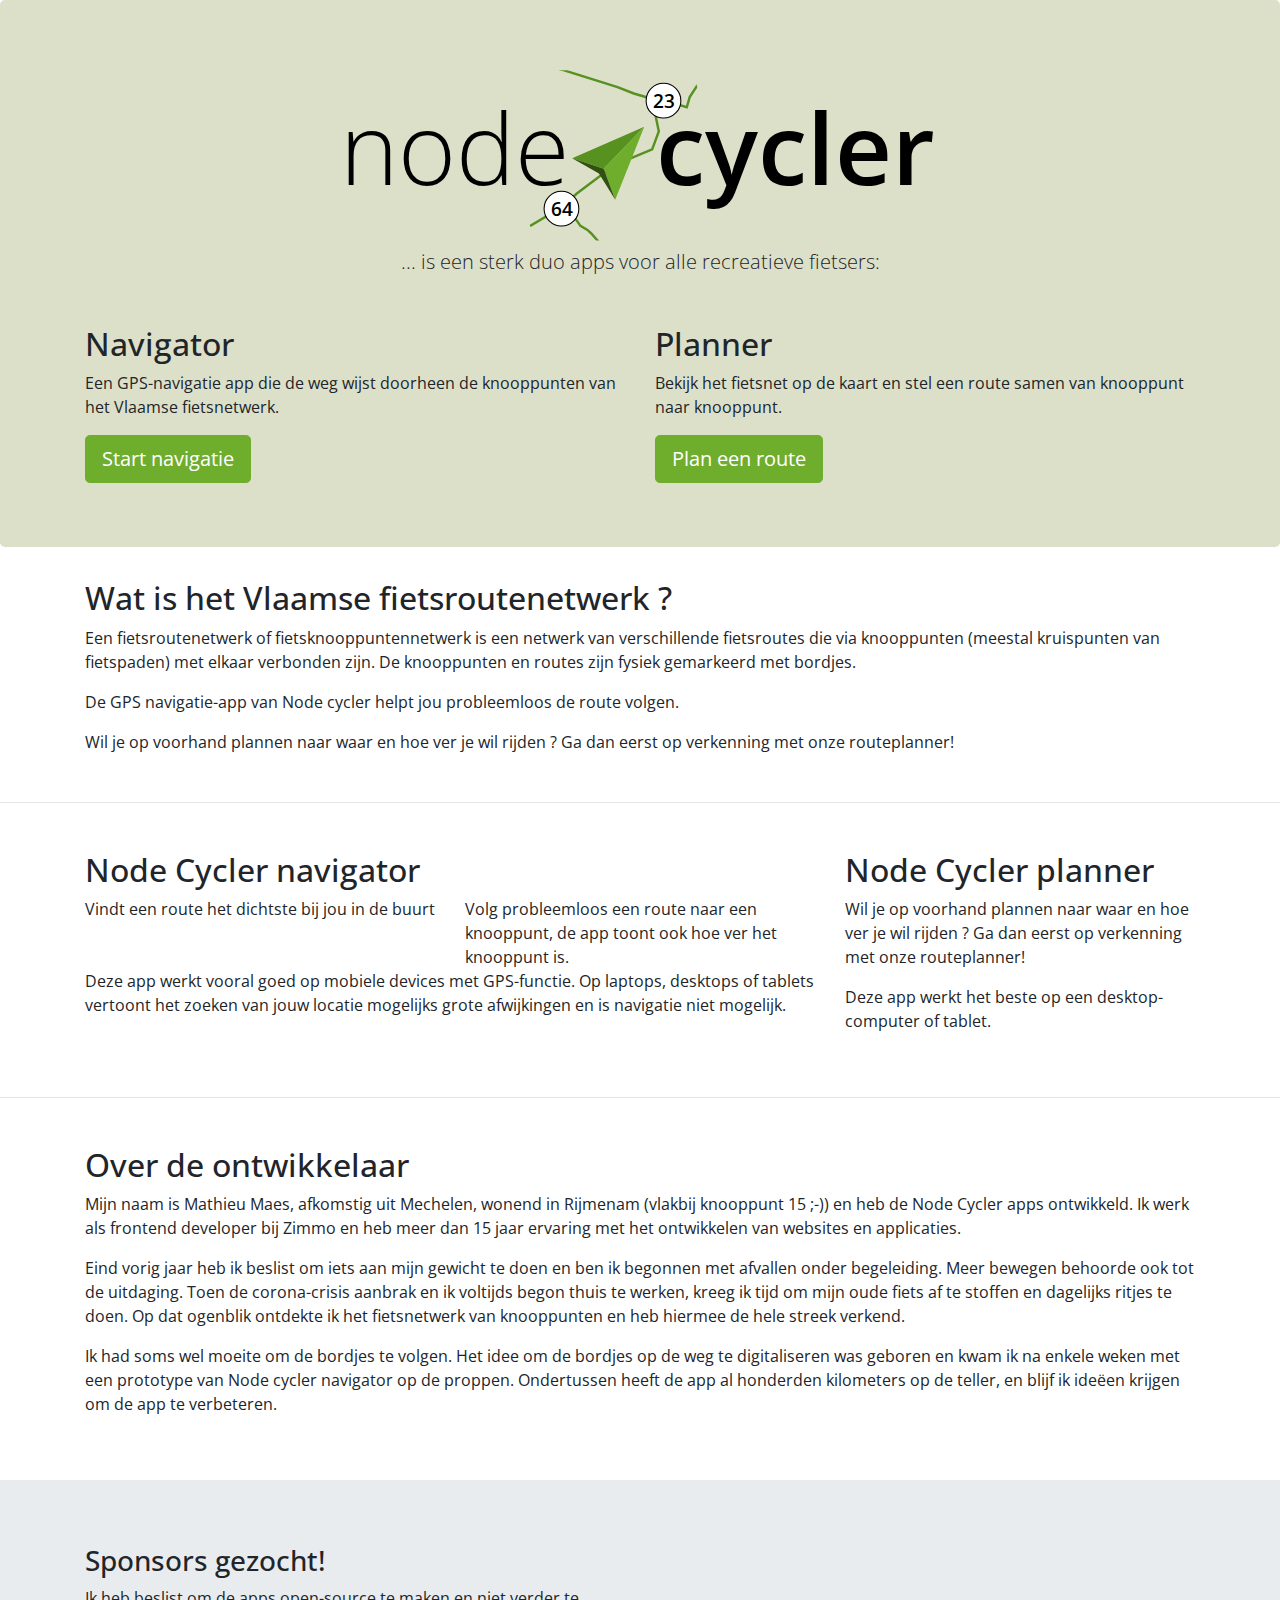
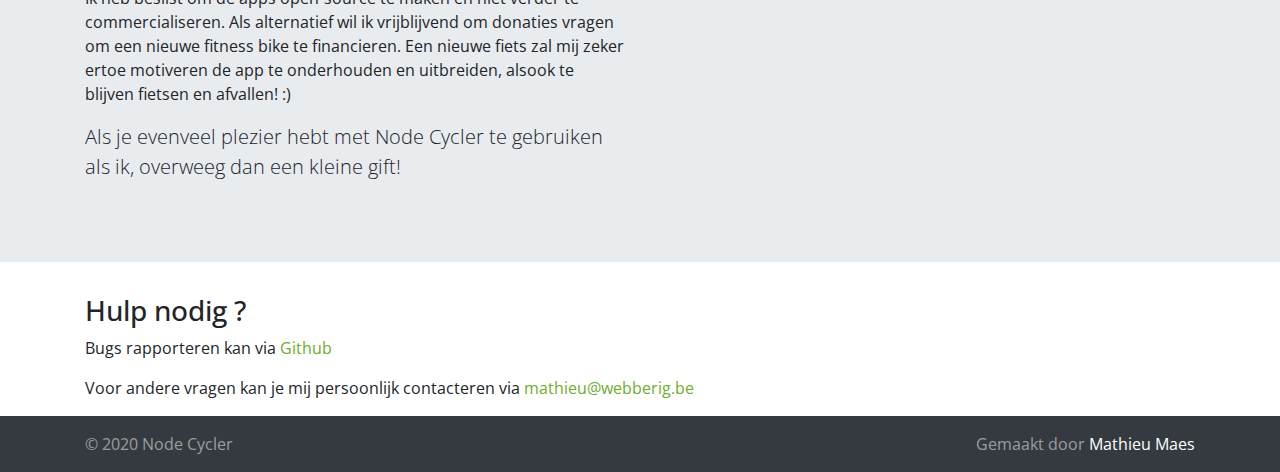
==== commit b50eda80: "Updates" ====
--- a/index.html
+++ b/index.html
@@ -1 +1 @@
-<!doctype html><html lang="nl"><head><meta charset="utf-8"><meta name="viewport" content="width=device-width,initial-scale=1,shrink-to-fit=no"><link rel="icon" sizes="192x192" href="/touch-icon-192x192.png"><link rel="apple-touch-icon-precomposed" sizes="180x180" href="/apple-touch-icon-180x180-precomposed.png"><link rel="apple-touch-icon-precomposed" sizes="152x152" href="/apple-touch-icon-152x152-precomposed.png"><link rel="apple-touch-icon-precomposed" sizes="144x144" href="/apple-touch-icon-144x144-precomposed.png"><link rel="apple-touch-icon-precomposed" sizes="120x120" href="/apple-touch-icon-120x120-precomposed.png"><link rel="apple-touch-icon-precomposed" sizes="114x114" href="/apple-touch-icon-114x114-precomposed.png"><link rel="apple-touch-icon-precomposed" sizes="76x76" href="/apple-touch-icon-76x76-precomposed.png"><link rel="apple-touch-icon-precomposed" sizes="72x72" href="/apple-touch-icon-72x72-precomposed.png"><link rel="apple-touch-icon-precomposed" href="/apple-touch-icon-precomposed.png"><title>Node cycler Navigator &amp; Planner</title><link href="main.1099314d0f37cf7d7207.css" rel="stylesheet"><script src="main.cb5efd4f92c139d2721a.js"></script></head><body><section class="jumbotron intro"><svg class="logo" xmlns="http://www.w3.org/2000/svg" viewBox="0 0 5628 1715"><defs><clipPath id="a"><rect x="1765" y="58" width="1597" height="1597" rx="222.6" fill="none"/></clipPath></defs><g clip-path="url(#a)"><path fill="#fff" stroke="#579120" stroke-miterlimit="10" stroke-width="23" d="M3033.96 358.93L2756 276.63l-152.41-59.47L2088.34 55.4l-108.38-29.81"/><path fill="none" stroke="#579120" stroke-miterlimit="10" stroke-width="23" d="M2901.6 342.38l131.59 35.35 10.95-34.51 208.85 62.83 27.53-95.46 93.17-145.06"/><path fill="none" stroke="#579120" stroke-miterlimit="10" stroke-width="23" d="M2995.82 347.23l-41.56 107.94 36.19 176.45-62.18 169.31L2579.1 945.4l-360.6 272.28-124.26 117.47-330.25 194.7M2152.51 1372.31l103.22 146.48 65.43 37.73 35.92 33.27 88.16 99.33 21.61 45.8"/><circle cx="2077.46" cy="1357.41" r="162.98" fill="#fff" stroke="#000" stroke-miterlimit="10" stroke-width="10"/><text transform="translate(1975.51 1423.08)" font-size="178.603" font-family="OpenSans-Semibold,Open Sans" font-weight="600">64</text><circle cx="3034.56" cy="344.26" r="162.98" fill="#fff" stroke="#000" stroke-miterlimit="10" stroke-width="10"/><text transform="translate(2932.61 409.36)" font-size="178.603" font-family="OpenSans-Semibold,Open Sans" font-weight="600">23</text><path fill="#579120" d="M2177.92 883.34l296.09 98.68 379.94-394.34-676.03 295.66z"/><path fill="#6fad2d" d="M2581.77 1273.48l-107.76-291.46 379.94-394.34-272.18 685.8z"/><path fill="#315112" d="M2429.02 1026.83l152.75 246.65-107.76-291.46-296.09-98.68 251.1 143.49z"/></g><g font-size="928.356"><text transform="translate(.22 1137.54)" font-family="OpenSans-Light,Open Sans" font-weight="300">node</text><text transform="translate(2967.39 1137.76)" font-family="OpenSans-Semibold,Open Sans" font-weight="600">cycler</text></g></svg><h1 class="display-4 text-center sr-only">Node cycler</h1><div class="container"><p class="lead text-center mb-5">... is een sterk duo apps voor alle recreatieve fietsers:</p><div class="row"><div class="col-sm-6"><h2>Navigator</h2><p>Een GPS-navigatie app die de weg wijst doorheen de knooppunten van het Vlaamse fietsnetwerk.</p><a target="_blank" href="https://www.nodecycler.net/navigator" class="btn btn-primary btn-lg">Start navigatie</a></div><div class="col-sm-6"><h2>Planner</h2><p>Bekijk het fietsnet op de kaart en stel een route samen van knooppunt naar knooppunt.</p><a class="btn btn-primary btn-lg" href="https://www.nodecycler.net/planner" target="_blank">Plan een route</a></div></div></div></section><section class="container"><h2>Wat is het Vlaamse fietsroutenetwerk ?</h2><p>Een fietsroutenetwerk of fietsknooppuntennetwerk is een netwerk van verschillende fietsroutes die via knooppunten (meestal kruispunten van fietspaden) met elkaar verbonden zijn. De knooppunten en routes zijn fysiek gemarkeerd met bordjes.</p><p>De GPS navigatie-app van Node cycler helpt jou probleemloos de route volgen.</p><p>Wil je op voorhand plannen naar waar en hoe ver je wil rijden ? Ga dan eerst op verkenning met onze routeplanner!</p></section><hr class="my-5"/><section class="container"><div class="row"><div class="col-sm-8"><h2>Node Cycler navigator</h2><div class="row"><div class="col-sm-6">Vindt een route het dichtste bij jou in de buurt</div><div class="col-sm-6">Volg probleemloos een route naar een knooppunt, de app toont ook hoe ver het knooppunt is.</div></div><p>Deze app werkt vooral goed op mobiele devices met GPS-functie. Op laptops, desktops of tablets vertoont het zoeken van jouw locatie mogelijks grote afwijkingen en is navigatie niet mogelijk.</p></div><div class="col-sm-4"><h2>Node Cycler planner</h2><p>Wil je op voorhand plannen naar waar en hoe ver je wil rijden ? Ga dan eerst op verkenning met onze routeplanner!</p><p>Deze app werkt het beste op een desktop-computer of tablet.</p></div></div></section><hr class="my-5"/><section class="container pb-5"><h2>Over de ontwikkelaar</h2><p>Mijn naam is Mathieu Maes, afkomstig uit Mechelen, wonend in Rijmenam (vlakbij knooppunt 15 ;-)) en heb de Node Cycler apps ontwikkeld. Ik werk als frontend developer bij Zimmo en heb meer dan 15 jaar ervaring met het ontwikkelen van websites en applicaties.</p><p>Eind vorig jaar heb ik beslist om iets aan mijn gewicht te doen en ben ik begonnen met afvallen onder begeleiding. Meer bewegen behoorde ook tot de uitdaging. Toen de corona-crisis aanbrak en ik voltijds begon thuis te werken, kreeg ik tijd om mijn oude fiets af te stoffen en dagelijks ritjes te doen. Op dat ogenblik ontdekte ik het fietsnetwerk van knooppunten en heb hiermee de hele streek verkend.</p><p>Ik had soms wel moeite om de bordjes te volgen. Het idee om de bordjes op de weg te digitaliseren was geboren en kwam ik na enkele weken met een prototype van Node cycler navigator op de proppen. Ondertussen heeft de app al honderden kilometers op de teller, en blijf ik ideëen krijgen om de app te verbeteren.</p></section><section class="jumbotron jumbotron-fluid"><div class="container"><h3>Sponsors gezocht!</h3><div class="row"><div class="col-lg-6 col-md-4"><p>Ik heb beslist om de apps open-source te maken en niet verder te commercialiseren. Als alternatief wil ik vrijblijvend om donaties vragen om een nieuwe fitness bike te financieren. Een nieuwe fiets zal mij zeker ertoe motiveren de app te onderhouden en uitbreiden, alsook te blijven fietsen en afvallen! :)</p><p class="lead">Als je evenveel plezier hebt met Node Cycler te gebruiken als ik, overweeg dan een kleine gift!</p></div><div class="col-lg-6 col-md-8 mb-5"><div id="mathieu-fietst-en-bouwt-node-cycler" class="widget float-md-right" value="show-with-image" data-slug="mathieu-fietst-en-bouwt-node-cycler" data-lang="nl" data-card="show" data-success_url="" data-fail_url=""></div><script src="https://res.cloudinary.com/dxhaja5tz/raw/upload/script_main.js"></script></div></div></div></section><section class="container"><h3>Hulp nodig ?</h3><p>Bugs rapporteren kan via <a href="https://github.com/nodecycler">Github</a></p><p>Voor andere vragen kan je mij persoonlijk contacteren via <a href="mailto:mathieu@webberig.be">mathieu@webberig.be</a></p></section><footer class="navbar navbar-dark bg-dark"><div class="container"><span class="navbar-text">&copy; 2020 Node Cycler</span> <span class="navbar-text pull-right">Gemaakt door <a href="mailto:mathieu@webberig.be">Mathieu Maes</a></span></div></footer></body></html>+<!doctype html><html lang="nl"><head><meta charset="utf-8"><meta name="viewport" content="width=device-width,initial-scale=1,shrink-to-fit=no"><link rel="icon" sizes="192x192" href="/touch-icon-192x192.png"><link rel="apple-touch-icon-precomposed" sizes="180x180" href="/apple-touch-icon-180x180-precomposed.png"><link rel="apple-touch-icon-precomposed" sizes="152x152" href="/apple-touch-icon-152x152-precomposed.png"><link rel="apple-touch-icon-precomposed" sizes="144x144" href="/apple-touch-icon-144x144-precomposed.png"><link rel="apple-touch-icon-precomposed" sizes="120x120" href="/apple-touch-icon-120x120-precomposed.png"><link rel="apple-touch-icon-precomposed" sizes="114x114" href="/apple-touch-icon-114x114-precomposed.png"><link rel="apple-touch-icon-precomposed" sizes="76x76" href="/apple-touch-icon-76x76-precomposed.png"><link rel="apple-touch-icon-precomposed" sizes="72x72" href="/apple-touch-icon-72x72-precomposed.png"><link rel="apple-touch-icon-precomposed" href="/apple-touch-icon-precomposed.png"><title>Node cycler Navigator &amp; Planner</title><link href="main.facb6e9fc78640df74c4.css" rel="stylesheet"><script src="main.7a0cbcd07605fd48d98c.js"></script></head><body><section class="jumbotron intro"><svg class="logo" xmlns="http://www.w3.org/2000/svg" viewBox="0 0 5628 1715"><defs><clipPath id="a"><rect x="1765" y="58" width="1597" height="1597" rx="222.6" fill="none"/></clipPath></defs><g clip-path="url(#a)"><path fill="#fff" stroke="#579120" stroke-miterlimit="10" stroke-width="23" d="M3033.96 358.93L2756 276.63l-152.41-59.47L2088.34 55.4l-108.38-29.81"/><path fill="none" stroke="#579120" stroke-miterlimit="10" stroke-width="23" d="M2901.6 342.38l131.59 35.35 10.95-34.51 208.85 62.83 27.53-95.46 93.17-145.06"/><path fill="none" stroke="#579120" stroke-miterlimit="10" stroke-width="23" d="M2995.82 347.23l-41.56 107.94 36.19 176.45-62.18 169.31L2579.1 945.4l-360.6 272.28-124.26 117.47-330.25 194.7M2152.51 1372.31l103.22 146.48 65.43 37.73 35.92 33.27 88.16 99.33 21.61 45.8"/><circle cx="2077.46" cy="1357.41" r="162.98" fill="#fff" stroke="#000" stroke-miterlimit="10" stroke-width="10"/><text transform="translate(1975.51 1423.08)" font-size="178.603" font-family="OpenSans-Semibold,Open Sans" font-weight="600">64</text><circle cx="3034.56" cy="344.26" r="162.98" fill="#fff" stroke="#000" stroke-miterlimit="10" stroke-width="10"/><text transform="translate(2932.61 409.36)" font-size="178.603" font-family="OpenSans-Semibold,Open Sans" font-weight="600">23</text><path fill="#579120" d="M2177.92 883.34l296.09 98.68 379.94-394.34-676.03 295.66z"/><path fill="#6fad2d" d="M2581.77 1273.48l-107.76-291.46 379.94-394.34-272.18 685.8z"/><path fill="#315112" d="M2429.02 1026.83l152.75 246.65-107.76-291.46-296.09-98.68 251.1 143.49z"/></g><g font-size="928.356"><text transform="translate(.22 1137.54)" font-family="OpenSans-Light,Open Sans" font-weight="300">node</text><text transform="translate(2967.39 1137.76)" font-family="OpenSans-Semibold,Open Sans" font-weight="600">cycler</text></g></svg><h1 class="display-4 text-center sr-only">Node cycler</h1><div class="container"><p class="lead text-center mb-5">... is een sterk duo apps voor alle recreatieve fietsers:</p><div class="row"><div class="col-sm-6"><h2>Navigator</h2><p>Een GPS-navigatie app die de weg wijst doorheen de knooppunten van het Vlaamse fietsnetwerk.</p><a target="_blank" href="https://www.nodecycler.net/navigator" class="btn btn-primary btn-lg">Start navigatie</a></div><div class="col-sm-6"><h2>Planner</h2><p>Bekijk het fietsnet op de kaart en stel een route samen van knooppunt naar knooppunt.</p><a class="btn btn-primary btn-lg" href="https://www.nodecycler.net/planner" target="_blank">Plan een route</a></div></div></div></section><section class="container"><h2>Wat is het Vlaamse fietsroutenetwerk ?</h2><p>Een fietsroutenetwerk of fietsknooppuntennetwerk is een netwerk van verschillende fietsroutes die via knooppunten (meestal kruispunten van fietspaden) met elkaar verbonden zijn. De knooppunten en routes zijn fysiek gemarkeerd met bordjes.</p><p>De GPS navigatie-app van Node cycler helpt jou probleemloos de route volgen.</p><p>Wil je op voorhand plannen naar waar en hoe ver je wil rijden ? Ga dan eerst op verkenning met onze routeplanner!</p></section><hr class="my-5"/><section class="container"><div class="row"><div class="col-sm-8"><h2>Node Cycler navigator</h2><div class="row"><div class="col-sm-6">Vindt een route het dichtste bij jou in de buurt</div><div class="col-sm-6">Volg probleemloos een route naar een knooppunt, de app toont ook hoe ver het knooppunt is.</div></div><p>Deze app werkt vooral goed op mobiele devices met GPS-functie. Op laptops, desktops of tablets vertoont het zoeken van jouw locatie mogelijks grote afwijkingen en is navigatie niet mogelijk.</p></div><div class="col-sm-4"><h2>Node Cycler planner</h2><p>Wil je op voorhand plannen naar waar en hoe ver je wil rijden ? Ga dan eerst op verkenning met onze routeplanner!</p><p>Deze app werkt het beste op een desktop-computer of tablet.</p></div></div></section><hr class="my-5"/><section class="container pb-5"><h2>Over de ontwikkelaar</h2><p>Mijn naam is Mathieu Maes, afkomstig uit Mechelen, wonend in Rijmenam (vlakbij knooppunt 15 ;-)) en heb de Node Cycler apps ontwikkeld. Ik werk als frontend developer bij Zimmo en heb meer dan 15 jaar ervaring met het ontwikkelen van websites en applicaties.</p><p>Eind vorig jaar heb ik beslist om iets aan mijn gewicht te doen en ben ik begonnen met afvallen onder begeleiding. Meer bewegen behoorde ook tot de uitdaging. Toen de corona-crisis aanbrak en ik voltijds begon thuis te werken, kreeg ik tijd om mijn oude fiets af te stoffen en dagelijks ritjes te doen. Op dat ogenblik ontdekte ik het fietsnetwerk van knooppunten en heb hiermee de hele streek verkend.</p><p>Ik had soms wel moeite om de bordjes te volgen. Het idee om de bordjes op de weg te digitaliseren was geboren en kwam ik na enkele weken met een prototype van Node cycler navigator op de proppen. Ondertussen heeft de app al honderden kilometers op de teller, en blijf ik ideëen krijgen om de app te verbeteren.</p></section><section class="jumbotron jumbotron-fluid"><div class="container"><h3>Sponsors gezocht!</h3><div class="row"><div class="col-lg-6 col-md-4"><p>Ik heb beslist om de apps open-source te maken en niet verder te commercialiseren. Als alternatief wil ik vrijblijvend om donaties vragen om een nieuwe fitness bike te financieren. Een nieuwe fiets zal mij zeker ertoe motiveren de app te onderhouden en uitbreiden, alsook te blijven fietsen en afvallen! :)</p><p class="lead">Als je evenveel plezier hebt met Node Cycler te gebruiken als ik, overweeg dan een kleine gift!</p></div><div class="col-lg-6 col-md-8 mb-5"><div id="mathieu-fietst-en-bouwt-node-cycler" class="widget float-md-right" value="show-with-image" data-slug="mathieu-fietst-en-bouwt-node-cycler" data-lang="nl" data-card="show" data-success_url="" data-fail_url=""></div><script src="https://res.cloudinary.com/dxhaja5tz/raw/upload/script_main.js"></script></div></div></div></section><section class="container"><h3>Hulp nodig ?</h3><p>Bugs rapporteren kan via <a href="https://github.com/nodecycler">Github</a></p><p>Voor andere vragen kan je mij persoonlijk contacteren via <a href="mailto:mathieu@webberig.be">mathieu@webberig.be</a></p></section><footer class="navbar navbar-dark bg-dark"><div class="container"><span class="navbar-text">&copy; 2020 Node Cycler</span> <span class="navbar-text pull-right">Gemaakt door <a href="mailto:mathieu@webberig.be">Mathieu Maes</a></span></div></footer></body></html>--- a/main.facb6e9fc78640df74c4.css
+++ b/main.facb6e9fc78640df74c4.css
@@ -0,0 +1,8 @@
+@import url(https://fonts.googleapis.com/css2?family=Open+Sans:wght@300;400;600;700&display=swap);
+/*!
+ * Bootstrap v4.4.1 (https://getbootstrap.com/)
+ * Copyright 2011-2019 The Bootstrap Authors
+ * Copyright 2011-2019 Twitter, Inc.
+ * Licensed under MIT (https://github.com/twbs/bootstrap/blob/master/LICENSE)
+ */:root{--blue: #007bff;--indigo: #6610f2;--purple: #6f42c1;--pink: #e83e8c;--red: #dc3545;--orange: #fd7e14;--yellow: #ffc107;--green: #6FAD2D;--teal: #20c997;--cyan: #17a2b8;--white: #fff;--gray: #6c757d;--gray-dark: #343a40;--primary: #6FAD2D;--secondary: #6c757d;--success: #6FAD2D;--info: #17a2b8;--warning: #ffc107;--danger: #dc3545;--light: #f8f9fa;--dark: #343a40;--breakpoint-xs: 0;--breakpoint-sm: 576px;--breakpoint-md: 768px;--breakpoint-lg: 992px;--breakpoint-xl: 1200px;--font-family-sans-serif: -apple-system, BlinkMacSystemFont, "Segoe UI", Roboto, "Helvetica Neue", Arial, "Noto Sans", sans-serif, "Apple Color Emoji", "Segoe UI Emoji", "Segoe UI Symbol", "Noto Color Emoji";--font-family-monospace: SFMono-Regular, Menlo, Monaco, Consolas, "Liberation Mono", "Courier New", monospace}*,*::before,*::after{box-sizing:border-box}html{font-family:sans-serif;line-height:1.15;-webkit-text-size-adjust:100%;-webkit-tap-highlight-color:rgba(0,0,0,0)}article,aside,figcaption,figure,footer,header,hgroup,main,nav,section{display:block}body{margin:0;font-family:"Open Sans",sans-serif;font-size:1rem;font-weight:400;line-height:1.5;color:#212529;text-align:left;background-color:#fff}[tabindex="-1"]:focus:not(.focus-visible){outline:0 !important}[tabindex="-1"]:focus:not(:focus-visible){outline:0 !important}hr{box-sizing:content-box;height:0;overflow:visible}h1,h2,h3,h4,h5,h6{margin-top:0;margin-bottom:.5rem}p{margin-top:0;margin-bottom:1rem}abbr[title],abbr[data-original-title]{text-decoration:underline;-webkit-text-decoration:underline dotted;text-decoration:underline dotted;cursor:help;border-bottom:0;-webkit-text-decoration-skip-ink:none;text-decoration-skip-ink:none}address{margin-bottom:1rem;font-style:normal;line-height:inherit}ol,ul,dl{margin-top:0;margin-bottom:1rem}ol ol,ul ul,ol ul,ul ol{margin-bottom:0}dt{font-weight:700}dd{margin-bottom:.5rem;margin-left:0}blockquote{margin:0 0 1rem}b,strong{font-weight:bolder}small{font-size:80%}sub,sup{position:relative;font-size:75%;line-height:0;vertical-align:baseline}sub{bottom:-.25em}sup{top:-.5em}a{color:#6FAD2D;text-decoration:none;background-color:transparent}a:hover{color:#48701d;text-decoration:underline}a:not([href]){color:inherit;text-decoration:none}a:not([href]):hover{color:inherit;text-decoration:none}pre,code,kbd,samp{font-family:SFMono-Regular,Menlo,Monaco,Consolas,"Liberation Mono","Courier New",monospace;font-size:1em}pre{margin-top:0;margin-bottom:1rem;overflow:auto}figure{margin:0 0 1rem}img{vertical-align:middle;border-style:none}svg{overflow:hidden;vertical-align:middle}table{border-collapse:collapse}caption{padding-top:.75rem;padding-bottom:.75rem;color:#6c757d;text-align:left;caption-side:bottom}th{text-align:inherit}label{display:inline-block;margin-bottom:.5rem}button{border-radius:0}button:focus{outline:1px dotted;outline:5px auto -webkit-focus-ring-color}input,button,select,optgroup,textarea{margin:0;font-family:inherit;font-size:inherit;line-height:inherit}button,input{overflow:visible}button,select{text-transform:none}select{word-wrap:normal}button,[type="button"],[type="reset"],[type="submit"]{-webkit-appearance:button}button:not(:disabled),[type="button"]:not(:disabled),[type="reset"]:not(:disabled),[type="submit"]:not(:disabled){cursor:pointer}button::-moz-focus-inner,[type="button"]::-moz-focus-inner,[type="reset"]::-moz-focus-inner,[type="submit"]::-moz-focus-inner{padding:0;border-style:none}input[type="radio"],input[type="checkbox"]{box-sizing:border-box;padding:0}input[type="date"],input[type="time"],input[type="datetime-local"],input[type="month"]{-webkit-appearance:listbox}textarea{overflow:auto;resize:vertical}fieldset{min-width:0;padding:0;margin:0;border:0}legend{display:block;width:100%;max-width:100%;padding:0;margin-bottom:.5rem;font-size:1.5rem;line-height:inherit;color:inherit;white-space:normal}progress{vertical-align:baseline}[type="number"]::-webkit-inner-spin-button,[type="number"]::-webkit-outer-spin-button{height:auto}[type="search"]{outline-offset:-2px;-webkit-appearance:none}[type="search"]::-webkit-search-decoration{-webkit-appearance:none}::-webkit-file-upload-button{font:inherit;-webkit-appearance:button}output{display:inline-block}summary{display:list-item;cursor:pointer}template{display:none}[hidden]{display:none !important}h1,h2,h3,h4,h5,h6,.h1,.h2,.h3,.h4,.h5,.h6{margin-bottom:.5rem;font-weight:500;line-height:1.2}h1,.h1{font-size:2.5rem}h2,.h2{font-size:2rem}h3,.h3{font-size:1.75rem}h4,.h4{font-size:1.5rem}h5,.h5{font-size:1.25rem}h6,.h6{font-size:1rem}.lead{font-size:1.25rem;font-weight:300}.display-1{font-size:6rem;font-weight:300;line-height:1.2}.display-2{font-size:5.5rem;font-weight:300;line-height:1.2}.display-3{font-size:4.5rem;font-weight:300;line-height:1.2}.display-4{font-size:3.5rem;font-weight:300;line-height:1.2}hr{margin-top:1rem;margin-bottom:1rem;border:0;border-top:1px solid rgba(0,0,0,0.1)}small,.small{font-size:80%;font-weight:400}mark,.mark{padding:.2em;background-color:#fcf8e3}.list-unstyled{padding-left:0;list-style:none}.list-inline{padding-left:0;list-style:none}.list-inline-item{display:inline-block}.list-inline-item:not(:last-child){margin-right:.5rem}.initialism{font-size:90%;text-transform:uppercase}.blockquote{margin-bottom:1rem;font-size:1.25rem}.blockquote-footer{display:block;font-size:80%;color:#6c757d}.blockquote-footer::before{content:"\2014\00A0"}.container{width:100%;padding-right:15px;padding-left:15px;margin-right:auto;margin-left:auto}@media (min-width: 576px){.container{max-width:540px}}@media (min-width: 768px){.container{max-width:720px}}@media (min-width: 992px){.container{max-width:960px}}@media (min-width: 1200px){.container{max-width:1140px}}.container-fluid,.container-sm,.container-md,.container-lg,.container-xl{width:100%;padding-right:15px;padding-left:15px;margin-right:auto;margin-left:auto}@media (min-width: 576px){.container,.container-sm{max-width:540px}}@media (min-width: 768px){.container,.container-sm,.container-md{max-width:720px}}@media (min-width: 992px){.container,.container-sm,.container-md,.container-lg{max-width:960px}}@media (min-width: 1200px){.container,.container-sm,.container-md,.container-lg,.container-xl{max-width:1140px}}.row{display:flex;flex-wrap:wrap;margin-right:-15px;margin-left:-15px}.no-gutters{margin-right:0;margin-left:0}.no-gutters>.col,.no-gutters>[class*="col-"]{padding-right:0;padding-left:0}.col-1,.col-2,.col-3,.col-4,.col-5,.col-6,.col-7,.col-8,.col-9,.col-10,.col-11,.col-12,.col,.col-auto,.col-sm-1,.col-sm-2,.col-sm-3,.col-sm-4,.col-sm-5,.col-sm-6,.col-sm-7,.col-sm-8,.col-sm-9,.col-sm-10,.col-sm-11,.col-sm-12,.col-sm,.col-sm-auto,.col-md-1,.col-md-2,.col-md-3,.col-md-4,.col-md-5,.col-md-6,.col-md-7,.col-md-8,.col-md-9,.col-md-10,.col-md-11,.col-md-12,.col-md,.col-md-auto,.col-lg-1,.col-lg-2,.col-lg-3,.col-lg-4,.col-lg-5,.col-lg-6,.col-lg-7,.col-lg-8,.col-lg-9,.col-lg-10,.col-lg-11,.col-lg-12,.col-lg,.col-lg-auto,.col-xl-1,.col-xl-2,.col-xl-3,.col-xl-4,.col-xl-5,.col-xl-6,.col-xl-7,.col-xl-8,.col-xl-9,.col-xl-10,.col-xl-11,.col-xl-12,.col-xl,.col-xl-auto{position:relative;width:100%;padding-right:15px;padding-left:15px}.col{flex-basis:0;flex-grow:1;max-width:100%}.row-cols-1>*{flex:0 0 100%;max-width:100%}.row-cols-2>*{flex:0 0 50%;max-width:50%}.row-cols-3>*{flex:0 0 33.33333%;max-width:33.33333%}.row-cols-4>*{flex:0 0 25%;max-width:25%}.row-cols-5>*{flex:0 0 20%;max-width:20%}.row-cols-6>*{flex:0 0 16.66667%;max-width:16.66667%}.col-auto{flex:0 0 auto;width:auto;max-width:100%}.col-1{flex:0 0 8.33333%;max-width:8.33333%}.col-2{flex:0 0 16.66667%;max-width:16.66667%}.col-3{flex:0 0 25%;max-width:25%}.col-4{flex:0 0 33.33333%;max-width:33.33333%}.col-5{flex:0 0 41.66667%;max-width:41.66667%}.col-6{flex:0 0 50%;max-width:50%}.col-7{flex:0 0 58.33333%;max-width:58.33333%}.col-8{flex:0 0 66.66667%;max-width:66.66667%}.col-9{flex:0 0 75%;max-width:75%}.col-10{flex:0 0 83.33333%;max-width:83.33333%}.col-11{flex:0 0 91.66667%;max-width:91.66667%}.col-12{flex:0 0 100%;max-width:100%}.order-first{order:-1}.order-last{order:13}.order-0{order:0}.order-1{order:1}.order-2{order:2}.order-3{order:3}.order-4{order:4}.order-5{order:5}.order-6{order:6}.order-7{order:7}.order-8{order:8}.order-9{order:9}.order-10{order:10}.order-11{order:11}.order-12{order:12}.offset-1{margin-left:8.33333%}.offset-2{margin-left:16.66667%}.offset-3{margin-left:25%}.offset-4{margin-left:33.33333%}.offset-5{margin-left:41.66667%}.offset-6{margin-left:50%}.offset-7{margin-left:58.33333%}.offset-8{margin-left:66.66667%}.offset-9{margin-left:75%}.offset-10{margin-left:83.33333%}.offset-11{margin-left:91.66667%}@media (min-width: 576px){.col-sm{flex-basis:0;flex-grow:1;max-width:100%}.row-cols-sm-1>*{flex:0 0 100%;max-width:100%}.row-cols-sm-2>*{flex:0 0 50%;max-width:50%}.row-cols-sm-3>*{flex:0 0 33.33333%;max-width:33.33333%}.row-cols-sm-4>*{flex:0 0 25%;max-width:25%}.row-cols-sm-5>*{flex:0 0 20%;max-width:20%}.row-cols-sm-6>*{flex:0 0 16.66667%;max-width:16.66667%}.col-sm-auto{flex:0 0 auto;width:auto;max-width:100%}.col-sm-1{flex:0 0 8.33333%;max-width:8.33333%}.col-sm-2{flex:0 0 16.66667%;max-width:16.66667%}.col-sm-3{flex:0 0 25%;max-width:25%}.col-sm-4{flex:0 0 33.33333%;max-width:33.33333%}.col-sm-5{flex:0 0 41.66667%;max-width:41.66667%}.col-sm-6{flex:0 0 50%;max-width:50%}.col-sm-7{flex:0 0 58.33333%;max-width:58.33333%}.col-sm-8{flex:0 0 66.66667%;max-width:66.66667%}.col-sm-9{flex:0 0 75%;max-width:75%}.col-sm-10{flex:0 0 83.33333%;max-width:83.33333%}.col-sm-11{flex:0 0 91.66667%;max-width:91.66667%}.col-sm-12{flex:0 0 100%;max-width:100%}.order-sm-first{order:-1}.order-sm-last{order:13}.order-sm-0{order:0}.order-sm-1{order:1}.order-sm-2{order:2}.order-sm-3{order:3}.order-sm-4{order:4}.order-sm-5{order:5}.order-sm-6{order:6}.order-sm-7{order:7}.order-sm-8{order:8}.order-sm-9{order:9}.order-sm-10{order:10}.order-sm-11{order:11}.order-sm-12{order:12}.offset-sm-0{margin-left:0}.offset-sm-1{margin-left:8.33333%}.offset-sm-2{margin-left:16.66667%}.offset-sm-3{margin-left:25%}.offset-sm-4{margin-left:33.33333%}.offset-sm-5{margin-left:41.66667%}.offset-sm-6{margin-left:50%}.offset-sm-7{margin-left:58.33333%}.offset-sm-8{margin-left:66.66667%}.offset-sm-9{margin-left:75%}.offset-sm-10{margin-left:83.33333%}.offset-sm-11{margin-left:91.66667%}}@media (min-width: 768px){.col-md{flex-basis:0;flex-grow:1;max-width:100%}.row-cols-md-1>*{flex:0 0 100%;max-width:100%}.row-cols-md-2>*{flex:0 0 50%;max-width:50%}.row-cols-md-3>*{flex:0 0 33.33333%;max-width:33.33333%}.row-cols-md-4>*{flex:0 0 25%;max-width:25%}.row-cols-md-5>*{flex:0 0 20%;max-width:20%}.row-cols-md-6>*{flex:0 0 16.66667%;max-width:16.66667%}.col-md-auto{flex:0 0 auto;width:auto;max-width:100%}.col-md-1{flex:0 0 8.33333%;max-width:8.33333%}.col-md-2{flex:0 0 16.66667%;max-width:16.66667%}.col-md-3{flex:0 0 25%;max-width:25%}.col-md-4{flex:0 0 33.33333%;max-width:33.33333%}.col-md-5{flex:0 0 41.66667%;max-width:41.66667%}.col-md-6{flex:0 0 50%;max-width:50%}.col-md-7{flex:0 0 58.33333%;max-width:58.33333%}.col-md-8{flex:0 0 66.66667%;max-width:66.66667%}.col-md-9{flex:0 0 75%;max-width:75%}.col-md-10{flex:0 0 83.33333%;max-width:83.33333%}.col-md-11{flex:0 0 91.66667%;max-width:91.66667%}.col-md-12{flex:0 0 100%;max-width:100%}.order-md-first{order:-1}.order-md-last{order:13}.order-md-0{order:0}.order-md-1{order:1}.order-md-2{order:2}.order-md-3{order:3}.order-md-4{order:4}.order-md-5{order:5}.order-md-6{order:6}.order-md-7{order:7}.order-md-8{order:8}.order-md-9{order:9}.order-md-10{order:10}.order-md-11{order:11}.order-md-12{order:12}.offset-md-0{margin-left:0}.offset-md-1{margin-left:8.33333%}.offset-md-2{margin-left:16.66667%}.offset-md-3{margin-left:25%}.offset-md-4{margin-left:33.33333%}.offset-md-5{margin-left:41.66667%}.offset-md-6{margin-left:50%}.offset-md-7{margin-left:58.33333%}.offset-md-8{margin-left:66.66667%}.offset-md-9{margin-left:75%}.offset-md-10{margin-left:83.33333%}.offset-md-11{margin-left:91.66667%}}@media (min-width: 992px){.col-lg{flex-basis:0;flex-grow:1;max-width:100%}.row-cols-lg-1>*{flex:0 0 100%;max-width:100%}.row-cols-lg-2>*{flex:0 0 50%;max-width:50%}.row-cols-lg-3>*{flex:0 0 33.33333%;max-width:33.33333%}.row-cols-lg-4>*{flex:0 0 25%;max-width:25%}.row-cols-lg-5>*{flex:0 0 20%;max-width:20%}.row-cols-lg-6>*{flex:0 0 16.66667%;max-width:16.66667%}.col-lg-auto{flex:0 0 auto;width:auto;max-width:100%}.col-lg-1{flex:0 0 8.33333%;max-width:8.33333%}.col-lg-2{flex:0 0 16.66667%;max-width:16.66667%}.col-lg-3{flex:0 0 25%;max-width:25%}.col-lg-4{flex:0 0 33.33333%;max-width:33.33333%}.col-lg-5{flex:0 0 41.66667%;max-width:41.66667%}.col-lg-6{flex:0 0 50%;max-width:50%}.col-lg-7{flex:0 0 58.33333%;max-width:58.33333%}.col-lg-8{flex:0 0 66.66667%;max-width:66.66667%}.col-lg-9{flex:0 0 75%;max-width:75%}.col-lg-10{flex:0 0 83.33333%;max-width:83.33333%}.col-lg-11{flex:0 0 91.66667%;max-width:91.66667%}.col-lg-12{flex:0 0 100%;max-width:100%}.order-lg-first{order:-1}.order-lg-last{order:13}.order-lg-0{order:0}.order-lg-1{order:1}.order-lg-2{order:2}.order-lg-3{order:3}.order-lg-4{order:4}.order-lg-5{order:5}.order-lg-6{order:6}.order-lg-7{order:7}.order-lg-8{order:8}.order-lg-9{order:9}.order-lg-10{order:10}.order-lg-11{order:11}.order-lg-12{order:12}.offset-lg-0{margin-left:0}.offset-lg-1{margin-left:8.33333%}.offset-lg-2{margin-left:16.66667%}.offset-lg-3{margin-left:25%}.offset-lg-4{margin-left:33.33333%}.offset-lg-5{margin-left:41.66667%}.offset-lg-6{margin-left:50%}.offset-lg-7{margin-left:58.33333%}.offset-lg-8{margin-left:66.66667%}.offset-lg-9{margin-left:75%}.offset-lg-10{margin-left:83.33333%}.offset-lg-11{margin-left:91.66667%}}@media (min-width: 1200px){.col-xl{flex-basis:0;flex-grow:1;max-width:100%}.row-cols-xl-1>*{flex:0 0 100%;max-width:100%}.row-cols-xl-2>*{flex:0 0 50%;max-width:50%}.row-cols-xl-3>*{flex:0 0 33.33333%;max-width:33.33333%}.row-cols-xl-4>*{flex:0 0 25%;max-width:25%}.row-cols-xl-5>*{flex:0 0 20%;max-width:20%}.row-cols-xl-6>*{flex:0 0 16.66667%;max-width:16.66667%}.col-xl-auto{flex:0 0 auto;width:auto;max-width:100%}.col-xl-1{flex:0 0 8.33333%;max-width:8.33333%}.col-xl-2{flex:0 0 16.66667%;max-width:16.66667%}.col-xl-3{flex:0 0 25%;max-width:25%}.col-xl-4{flex:0 0 33.33333%;max-width:33.33333%}.col-xl-5{flex:0 0 41.66667%;max-width:41.66667%}.col-xl-6{flex:0 0 50%;max-width:50%}.col-xl-7{flex:0 0 58.33333%;max-width:58.33333%}.col-xl-8{flex:0 0 66.66667%;max-width:66.66667%}.col-xl-9{flex:0 0 75%;max-width:75%}.col-xl-10{flex:0 0 83.33333%;max-width:83.33333%}.col-xl-11{flex:0 0 91.66667%;max-width:91.66667%}.col-xl-12{flex:0 0 100%;max-width:100%}.order-xl-first{order:-1}.order-xl-last{order:13}.order-xl-0{order:0}.order-xl-1{order:1}.order-xl-2{order:2}.order-xl-3{order:3}.order-xl-4{order:4}.order-xl-5{order:5}.order-xl-6{order:6}.order-xl-7{order:7}.order-xl-8{order:8}.order-xl-9{order:9}.order-xl-10{order:10}.order-xl-11{order:11}.order-xl-12{order:12}.offset-xl-0{margin-left:0}.offset-xl-1{margin-left:8.33333%}.offset-xl-2{margin-left:16.66667%}.offset-xl-3{margin-left:25%}.offset-xl-4{margin-left:33.33333%}.offset-xl-5{margin-left:41.66667%}.offset-xl-6{margin-left:50%}.offset-xl-7{margin-left:58.33333%}.offset-xl-8{margin-left:66.66667%}.offset-xl-9{margin-left:75%}.offset-xl-10{margin-left:83.33333%}.offset-xl-11{margin-left:91.66667%}}.btn{display:inline-block;font-weight:400;color:#212529;text-align:center;vertical-align:middle;cursor:pointer;-webkit-user-select:none;-moz-user-select:none;-ms-user-select:none;user-select:none;background-color:transparent;border:1px solid transparent;padding:.375rem .75rem;font-size:1rem;line-height:1.5;border-radius:.25rem;transition:color 0.15s ease-in-out,background-color 0.15s ease-in-out,border-color 0.15s ease-in-out,box-shadow 0.15s ease-in-out}@media (prefers-reduced-motion: reduce){.btn{transition:none}}.btn:hover{color:#212529;text-decoration:none}.btn:focus,.btn.focus{outline:0;box-shadow:0 0 0 .2rem rgba(111,173,45,0.25)}.btn.disabled,.btn:disabled{opacity:.65}a.btn.disabled,fieldset:disabled a.btn{pointer-events:none}.btn-primary{color:#fff;background-color:#6FAD2D;border-color:#6FAD2D}.btn-primary:hover{color:#fff;background-color:#5c8f25;border-color:#558522}.btn-primary:focus,.btn-primary.focus{color:#fff;background-color:#5c8f25;border-color:#558522;box-shadow:0 0 0 .2rem rgba(133,185,77,0.5)}.btn-primary.disabled,.btn-primary:disabled{color:#fff;background-color:#6FAD2D;border-color:#6FAD2D}.btn-primary:not(:disabled):not(.disabled):active,.btn-primary:not(:disabled):not(.disabled).active,.show>.btn-primary.dropdown-toggle{color:#fff;background-color:#558522;border-color:#4f7a20}.btn-primary:not(:disabled):not(.disabled):active:focus,.btn-primary:not(:disabled):not(.disabled).active:focus,.show>.btn-primary.dropdown-toggle:focus{box-shadow:0 0 0 .2rem rgba(133,185,77,0.5)}.btn-secondary{color:#fff;background-color:#6c757d;border-color:#6c757d}.btn-secondary:hover{color:#fff;background-color:#5a6268;border-color:#545b62}.btn-secondary:focus,.btn-secondary.focus{color:#fff;background-color:#5a6268;border-color:#545b62;box-shadow:0 0 0 .2rem rgba(130,138,145,0.5)}.btn-secondary.disabled,.btn-secondary:disabled{color:#fff;background-color:#6c757d;border-color:#6c757d}.btn-secondary:not(:disabled):not(.disabled):active,.btn-secondary:not(:disabled):not(.disabled).active,.show>.btn-secondary.dropdown-toggle{color:#fff;background-color:#545b62;border-color:#4e555b}.btn-secondary:not(:disabled):not(.disabled):active:focus,.btn-secondary:not(:disabled):not(.disabled).active:focus,.show>.btn-secondary.dropdown-toggle:focus{box-shadow:0 0 0 .2rem rgba(130,138,145,0.5)}.btn-success{color:#fff;background-color:#6FAD2D;border-color:#6FAD2D}.btn-success:hover{color:#fff;background-color:#5c8f25;border-color:#558522}.btn-success:focus,.btn-success.focus{color:#fff;background-color:#5c8f25;border-color:#558522;box-shadow:0 0 0 .2rem rgba(133,185,77,0.5)}.btn-success.disabled,.btn-success:disabled{color:#fff;background-color:#6FAD2D;border-color:#6FAD2D}.btn-success:not(:disabled):not(.disabled):active,.btn-success:not(:disabled):not(.disabled).active,.show>.btn-success.dropdown-toggle{color:#fff;background-color:#558522;border-color:#4f7a20}.btn-success:not(:disabled):not(.disabled):active:focus,.btn-success:not(:disabled):not(.disabled).active:focus,.show>.btn-success.dropdown-toggle:focus{box-shadow:0 0 0 .2rem rgba(133,185,77,0.5)}.btn-info{color:#fff;background-color:#17a2b8;border-color:#17a2b8}.btn-info:hover{color:#fff;background-color:#138496;border-color:#117a8b}.btn-info:focus,.btn-info.focus{color:#fff;background-color:#138496;border-color:#117a8b;box-shadow:0 0 0 .2rem rgba(58,176,195,0.5)}.btn-info.disabled,.btn-info:disabled{color:#fff;background-color:#17a2b8;border-color:#17a2b8}.btn-info:not(:disabled):not(.disabled):active,.btn-info:not(:disabled):not(.disabled).active,.show>.btn-info.dropdown-toggle{color:#fff;background-color:#117a8b;border-color:#10707f}.btn-info:not(:disabled):not(.disabled):active:focus,.btn-info:not(:disabled):not(.disabled).active:focus,.show>.btn-info.dropdown-toggle:focus{box-shadow:0 0 0 .2rem rgba(58,176,195,0.5)}.btn-warning{color:#212529;background-color:#ffc107;border-color:#ffc107}.btn-warning:hover{color:#212529;background-color:#e0a800;border-color:#d39e00}.btn-warning:focus,.btn-warning.focus{color:#212529;background-color:#e0a800;border-color:#d39e00;box-shadow:0 0 0 .2rem rgba(222,170,12,0.5)}.btn-warning.disabled,.btn-warning:disabled{color:#212529;background-color:#ffc107;border-color:#ffc107}.btn-warning:not(:disabled):not(.disabled):active,.btn-warning:not(:disabled):not(.disabled).active,.show>.btn-warning.dropdown-toggle{color:#212529;background-color:#d39e00;border-color:#c69500}.btn-warning:not(:disabled):not(.disabled):active:focus,.btn-warning:not(:disabled):not(.disabled).active:focus,.show>.btn-warning.dropdown-toggle:focus{box-shadow:0 0 0 .2rem rgba(222,170,12,0.5)}.btn-danger{color:#fff;background-color:#dc3545;border-color:#dc3545}.btn-danger:hover{color:#fff;background-color:#c82333;border-color:#bd2130}.btn-danger:focus,.btn-danger.focus{color:#fff;background-color:#c82333;border-color:#bd2130;box-shadow:0 0 0 .2rem rgba(225,83,97,0.5)}.btn-danger.disabled,.btn-danger:disabled{color:#fff;background-color:#dc3545;border-color:#dc3545}.btn-danger:not(:disabled):not(.disabled):active,.btn-danger:not(:disabled):not(.disabled).active,.show>.btn-danger.dropdown-toggle{color:#fff;background-color:#bd2130;border-color:#b21f2d}.btn-danger:not(:disabled):not(.disabled):active:focus,.btn-danger:not(:disabled):not(.disabled).active:focus,.show>.btn-danger.dropdown-toggle:focus{box-shadow:0 0 0 .2rem rgba(225,83,97,0.5)}.btn-light{color:#212529;background-color:#f8f9fa;border-color:#f8f9fa}.btn-light:hover{color:#212529;background-color:#e2e6ea;border-color:#dae0e5}.btn-light:focus,.btn-light.focus{color:#212529;background-color:#e2e6ea;border-color:#dae0e5;box-shadow:0 0 0 .2rem rgba(216,217,219,0.5)}.btn-light.disabled,.btn-light:disabled{color:#212529;background-color:#f8f9fa;border-color:#f8f9fa}.btn-light:not(:disabled):not(.disabled):active,.btn-light:not(:disabled):not(.disabled).active,.show>.btn-light.dropdown-toggle{color:#212529;background-color:#dae0e5;border-color:#d3d9df}.btn-light:not(:disabled):not(.disabled):active:focus,.btn-light:not(:disabled):not(.disabled).active:focus,.show>.btn-light.dropdown-toggle:focus{box-shadow:0 0 0 .2rem rgba(216,217,219,0.5)}.btn-dark{color:#fff;background-color:#343a40;border-color:#343a40}.btn-dark:hover{color:#fff;background-color:#23272b;border-color:#1d2124}.btn-dark:focus,.btn-dark.focus{color:#fff;background-color:#23272b;border-color:#1d2124;box-shadow:0 0 0 .2rem rgba(82,88,93,0.5)}.btn-dark.disabled,.btn-dark:disabled{color:#fff;background-color:#343a40;border-color:#343a40}.btn-dark:not(:disabled):not(.disabled):active,.btn-dark:not(:disabled):not(.disabled).active,.show>.btn-dark.dropdown-toggle{color:#fff;background-color:#1d2124;border-color:#171a1d}.btn-dark:not(:disabled):not(.disabled):active:focus,.btn-dark:not(:disabled):not(.disabled).active:focus,.show>.btn-dark.dropdown-toggle:focus{box-shadow:0 0 0 .2rem rgba(82,88,93,0.5)}.btn-outline-primary{color:#6FAD2D;border-color:#6FAD2D}.btn-outline-primary:hover{color:#fff;background-color:#6FAD2D;border-color:#6FAD2D}.btn-outline-primary:focus,.btn-outline-primary.focus{box-shadow:0 0 0 .2rem rgba(111,173,45,0.5)}.btn-outline-primary.disabled,.btn-outline-primary:disabled{color:#6FAD2D;background-color:transparent}.btn-outline-primary:not(:disabled):not(.disabled):active,.btn-outline-primary:not(:disabled):not(.disabled).active,.show>.btn-outline-primary.dropdown-toggle{color:#fff;background-color:#6FAD2D;border-color:#6FAD2D}.btn-outline-primary:not(:disabled):not(.disabled):active:focus,.btn-outline-primary:not(:disabled):not(.disabled).active:focus,.show>.btn-outline-primary.dropdown-toggle:focus{box-shadow:0 0 0 .2rem rgba(111,173,45,0.5)}.btn-outline-secondary{color:#6c757d;border-color:#6c757d}.btn-outline-secondary:hover{color:#fff;background-color:#6c757d;border-color:#6c757d}.btn-outline-secondary:focus,.btn-outline-secondary.focus{box-shadow:0 0 0 .2rem rgba(108,117,125,0.5)}.btn-outline-secondary.disabled,.btn-outline-secondary:disabled{color:#6c757d;background-color:transparent}.btn-outline-secondary:not(:disabled):not(.disabled):active,.btn-outline-secondary:not(:disabled):not(.disabled).active,.show>.btn-outline-secondary.dropdown-toggle{color:#fff;background-color:#6c757d;border-color:#6c757d}.btn-outline-secondary:not(:disabled):not(.disabled):active:focus,.btn-outline-secondary:not(:disabled):not(.disabled).active:focus,.show>.btn-outline-secondary.dropdown-toggle:focus{box-shadow:0 0 0 .2rem rgba(108,117,125,0.5)}.btn-outline-success{color:#6FAD2D;border-color:#6FAD2D}.btn-outline-success:hover{color:#fff;background-color:#6FAD2D;border-color:#6FAD2D}.btn-outline-success:focus,.btn-outline-success.focus{box-shadow:0 0 0 .2rem rgba(111,173,45,0.5)}.btn-outline-success.disabled,.btn-outline-success:disabled{color:#6FAD2D;background-color:transparent}.btn-outline-success:not(:disabled):not(.disabled):active,.btn-outline-success:not(:disabled):not(.disabled).active,.show>.btn-outline-success.dropdown-toggle{color:#fff;background-color:#6FAD2D;border-color:#6FAD2D}.btn-outline-success:not(:disabled):not(.disabled):active:focus,.btn-outline-success:not(:disabled):not(.disabled).active:focus,.show>.btn-outline-success.dropdown-toggle:focus{box-shadow:0 0 0 .2rem rgba(111,173,45,0.5)}.btn-outline-info{color:#17a2b8;border-color:#17a2b8}.btn-outline-info:hover{color:#fff;background-color:#17a2b8;border-color:#17a2b8}.btn-outline-info:focus,.btn-outline-info.focus{box-shadow:0 0 0 .2rem rgba(23,162,184,0.5)}.btn-outline-info.disabled,.btn-outline-info:disabled{color:#17a2b8;background-color:transparent}.btn-outline-info:not(:disabled):not(.disabled):active,.btn-outline-info:not(:disabled):not(.disabled).active,.show>.btn-outline-info.dropdown-toggle{color:#fff;background-color:#17a2b8;border-color:#17a2b8}.btn-outline-info:not(:disabled):not(.disabled):active:focus,.btn-outline-info:not(:disabled):not(.disabled).active:focus,.show>.btn-outline-info.dropdown-toggle:focus{box-shadow:0 0 0 .2rem rgba(23,162,184,0.5)}.btn-outline-warning{color:#ffc107;border-color:#ffc107}.btn-outline-warning:hover{color:#212529;background-color:#ffc107;border-color:#ffc107}.btn-outline-warning:focus,.btn-outline-warning.focus{box-shadow:0 0 0 .2rem rgba(255,193,7,0.5)}.btn-outline-warning.disabled,.btn-outline-warning:disabled{color:#ffc107;background-color:transparent}.btn-outline-warning:not(:disabled):not(.disabled):active,.btn-outline-warning:not(:disabled):not(.disabled).active,.show>.btn-outline-warning.dropdown-toggle{color:#212529;background-color:#ffc107;border-color:#ffc107}.btn-outline-warning:not(:disabled):not(.disabled):active:focus,.btn-outline-warning:not(:disabled):not(.disabled).active:focus,.show>.btn-outline-warning.dropdown-toggle:focus{box-shadow:0 0 0 .2rem rgba(255,193,7,0.5)}.btn-outline-danger{color:#dc3545;border-color:#dc3545}.btn-outline-danger:hover{color:#fff;background-color:#dc3545;border-color:#dc3545}.btn-outline-danger:focus,.btn-outline-danger.focus{box-shadow:0 0 0 .2rem rgba(220,53,69,0.5)}.btn-outline-danger.disabled,.btn-outline-danger:disabled{color:#dc3545;background-color:transparent}.btn-outline-danger:not(:disabled):not(.disabled):active,.btn-outline-danger:not(:disabled):not(.disabled).active,.show>.btn-outline-danger.dropdown-toggle{color:#fff;background-color:#dc3545;border-color:#dc3545}.btn-outline-danger:not(:disabled):not(.disabled):active:focus,.btn-outline-danger:not(:disabled):not(.disabled).active:focus,.show>.btn-outline-danger.dropdown-toggle:focus{box-shadow:0 0 0 .2rem rgba(220,53,69,0.5)}.btn-outline-light{color:#f8f9fa;border-color:#f8f9fa}.btn-outline-light:hover{color:#212529;background-color:#f8f9fa;border-color:#f8f9fa}.btn-outline-light:focus,.btn-outline-light.focus{box-shadow:0 0 0 .2rem rgba(248,249,250,0.5)}.btn-outline-light.disabled,.btn-outline-light:disabled{color:#f8f9fa;background-color:transparent}.btn-outline-light:not(:disabled):not(.disabled):active,.btn-outline-light:not(:disabled):not(.disabled).active,.show>.btn-outline-light.dropdown-toggle{color:#212529;background-color:#f8f9fa;border-color:#f8f9fa}.btn-outline-light:not(:disabled):not(.disabled):active:focus,.btn-outline-light:not(:disabled):not(.disabled).active:focus,.show>.btn-outline-light.dropdown-toggle:focus{box-shadow:0 0 0 .2rem rgba(248,249,250,0.5)}.btn-outline-dark{color:#343a40;border-color:#343a40}.btn-outline-dark:hover{color:#fff;background-color:#343a40;border-color:#343a40}.btn-outline-dark:focus,.btn-outline-dark.focus{box-shadow:0 0 0 .2rem rgba(52,58,64,0.5)}.btn-outline-dark.disabled,.btn-outline-dark:disabled{color:#343a40;background-color:transparent}.btn-outline-dark:not(:disabled):not(.disabled):active,.btn-outline-dark:not(:disabled):not(.disabled).active,.show>.btn-outline-dark.dropdown-toggle{color:#fff;background-color:#343a40;border-color:#343a40}.btn-outline-dark:not(:disabled):not(.disabled):active:focus,.btn-outline-dark:not(:disabled):not(.disabled).active:focus,.show>.btn-outline-dark.dropdown-toggle:focus{box-shadow:0 0 0 .2rem rgba(52,58,64,0.5)}.btn-link{font-weight:400;color:#6FAD2D;text-decoration:none}.btn-link:hover{color:#48701d;text-decoration:underline}.btn-link:focus,.btn-link.focus{text-decoration:underline;box-shadow:none}.btn-link:disabled,.btn-link.disabled{color:#6c757d;pointer-events:none}.btn-lg{padding:.5rem 1rem;font-size:1.25rem;line-height:1.5;border-radius:.3rem}.btn-sm{padding:.25rem .5rem;font-size:.875rem;line-height:1.5;border-radius:.2rem}.btn-block{display:block;width:100%}.btn-block+.btn-block{margin-top:.5rem}input[type="submit"].btn-block,input[type="reset"].btn-block,input[type="button"].btn-block{width:100%}.navbar{position:relative;display:flex;flex-wrap:wrap;align-items:center;justify-content:space-between;padding:.5rem 1rem}.navbar .container,.navbar .container-fluid,.navbar .container-sm,.navbar .container-md,.navbar .container-lg,.navbar .container-xl{display:flex;flex-wrap:wrap;align-items:center;justify-content:space-between}.navbar-brand{display:inline-block;padding-top:.3125rem;padding-bottom:.3125rem;margin-right:1rem;font-size:1.25rem;line-height:inherit;white-space:nowrap}.navbar-brand:hover,.navbar-brand:focus{text-decoration:none}.navbar-nav{display:flex;flex-direction:column;padding-left:0;margin-bottom:0;list-style:none}.navbar-nav .nav-link{padding-right:0;padding-left:0}.navbar-nav .dropdown-menu{position:static;float:none}.navbar-text{display:inline-block;padding-top:.5rem;padding-bottom:.5rem}.navbar-collapse{flex-basis:100%;flex-grow:1;align-items:center}.navbar-toggler{padding:.25rem .75rem;font-size:1.25rem;line-height:1;background-color:transparent;border:1px solid transparent;border-radius:.25rem}.navbar-toggler:hover,.navbar-toggler:focus{text-decoration:none}.navbar-toggler-icon{display:inline-block;width:1.5em;height:1.5em;vertical-align:middle;content:"";background:no-repeat center center;background-size:100% 100%}@media (max-width: 575.98px){.navbar-expand-sm>.container,.navbar-expand-sm>.container-fluid,.navbar-expand-sm>.container-sm,.navbar-expand-sm>.container-md,.navbar-expand-sm>.container-lg,.navbar-expand-sm>.container-xl{padding-right:0;padding-left:0}}@media (min-width: 576px){.navbar-expand-sm{flex-flow:row nowrap;justify-content:flex-start}.navbar-expand-sm .navbar-nav{flex-direction:row}.navbar-expand-sm .navbar-nav .dropdown-menu{position:absolute}.navbar-expand-sm .navbar-nav .nav-link{padding-right:.5rem;padding-left:.5rem}.navbar-expand-sm>.container,.navbar-expand-sm>.container-fluid,.navbar-expand-sm>.container-sm,.navbar-expand-sm>.container-md,.navbar-expand-sm>.container-lg,.navbar-expand-sm>.container-xl{flex-wrap:nowrap}.navbar-expand-sm .navbar-collapse{display:flex !important;flex-basis:auto}.navbar-expand-sm .navbar-toggler{display:none}}@media (max-width: 767.98px){.navbar-expand-md>.container,.navbar-expand-md>.container-fluid,.navbar-expand-md>.container-sm,.navbar-expand-md>.container-md,.navbar-expand-md>.container-lg,.navbar-expand-md>.container-xl{padding-right:0;padding-left:0}}@media (min-width: 768px){.navbar-expand-md{flex-flow:row nowrap;justify-content:flex-start}.navbar-expand-md .navbar-nav{flex-direction:row}.navbar-expand-md .navbar-nav .dropdown-menu{position:absolute}.navbar-expand-md .navbar-nav .nav-link{padding-right:.5rem;padding-left:.5rem}.navbar-expand-md>.container,.navbar-expand-md>.container-fluid,.navbar-expand-md>.container-sm,.navbar-expand-md>.container-md,.navbar-expand-md>.container-lg,.navbar-expand-md>.container-xl{flex-wrap:nowrap}.navbar-expand-md .navbar-collapse{display:flex !important;flex-basis:auto}.navbar-expand-md .navbar-toggler{display:none}}@media (max-width: 991.98px){.navbar-expand-lg>.container,.navbar-expand-lg>.container-fluid,.navbar-expand-lg>.container-sm,.navbar-expand-lg>.container-md,.navbar-expand-lg>.container-lg,.navbar-expand-lg>.container-xl{padding-right:0;padding-left:0}}@media (min-width: 992px){.navbar-expand-lg{flex-flow:row nowrap;justify-content:flex-start}.navbar-expand-lg .navbar-nav{flex-direction:row}.navbar-expand-lg .navbar-nav .dropdown-menu{position:absolute}.navbar-expand-lg .navbar-nav .nav-link{padding-right:.5rem;padding-left:.5rem}.navbar-expand-lg>.container,.navbar-expand-lg>.container-fluid,.navbar-expand-lg>.container-sm,.navbar-expand-lg>.container-md,.navbar-expand-lg>.container-lg,.navbar-expand-lg>.container-xl{flex-wrap:nowrap}.navbar-expand-lg .navbar-collapse{display:flex !important;flex-basis:auto}.navbar-expand-lg .navbar-toggler{display:none}}@media (max-width: 1199.98px){.navbar-expand-xl>.container,.navbar-expand-xl>.container-fluid,.navbar-expand-xl>.container-sm,.navbar-expand-xl>.container-md,.navbar-expand-xl>.container-lg,.navbar-expand-xl>.container-xl{padding-right:0;padding-left:0}}@media (min-width: 1200px){.navbar-expand-xl{flex-flow:row nowrap;justify-content:flex-start}.navbar-expand-xl .navbar-nav{flex-direction:row}.navbar-expand-xl .navbar-nav .dropdown-menu{position:absolute}.navbar-expand-xl .navbar-nav .nav-link{padding-right:.5rem;padding-left:.5rem}.navbar-expand-xl>.container,.navbar-expand-xl>.container-fluid,.navbar-expand-xl>.container-sm,.navbar-expand-xl>.container-md,.navbar-expand-xl>.container-lg,.navbar-expand-xl>.container-xl{flex-wrap:nowrap}.navbar-expand-xl .navbar-collapse{display:flex !important;flex-basis:auto}.navbar-expand-xl .navbar-toggler{display:none}}.navbar-expand{flex-flow:row nowrap;justify-content:flex-start}.navbar-expand>.container,.navbar-expand>.container-fluid,.navbar-expand>.container-sm,.navbar-expand>.container-md,.navbar-expand>.container-lg,.navbar-expand>.container-xl{padding-right:0;padding-left:0}.navbar-expand .navbar-nav{flex-direction:row}.navbar-expand .navbar-nav .dropdown-menu{position:absolute}.navbar-expand .navbar-nav .nav-link{padding-right:.5rem;padding-left:.5rem}.navbar-expand>.container,.navbar-expand>.container-fluid,.navbar-expand>.container-sm,.navbar-expand>.container-md,.navbar-expand>.container-lg,.navbar-expand>.container-xl{flex-wrap:nowrap}.navbar-expand .navbar-collapse{display:flex !important;flex-basis:auto}.navbar-expand .navbar-toggler{display:none}.navbar-light .navbar-brand{color:rgba(0,0,0,0.9)}.navbar-light .navbar-brand:hover,.navbar-light .navbar-brand:focus{color:rgba(0,0,0,0.9)}.navbar-light .navbar-nav .nav-link{color:rgba(0,0,0,0.5)}.navbar-light .navbar-nav .nav-link:hover,.navbar-light .navbar-nav .nav-link:focus{color:rgba(0,0,0,0.7)}.navbar-light .navbar-nav .nav-link.disabled{color:rgba(0,0,0,0.3)}.navbar-light .navbar-nav .show>.nav-link,.navbar-light .navbar-nav .active>.nav-link,.navbar-light .navbar-nav .nav-link.show,.navbar-light .navbar-nav .nav-link.active{color:rgba(0,0,0,0.9)}.navbar-light .navbar-toggler{color:rgba(0,0,0,0.5);border-color:rgba(0,0,0,0.1)}.navbar-light .navbar-toggler-icon{background-image:url("data:image/svg+xml,%3csvg xmlns='http://www.w3.org/2000/svg' width='30' height='30' viewBox='0 0 30 30'%3e%3cpath stroke='rgba(0,0,0,0.5)' stroke-linecap='round' stroke-miterlimit='10' stroke-width='2' d='M4 7h22M4 15h22M4 23h22'/%3e%3c/svg%3e")}.navbar-light .navbar-text{color:rgba(0,0,0,0.5)}.navbar-light .navbar-text a{color:rgba(0,0,0,0.9)}.navbar-light .navbar-text a:hover,.navbar-light .navbar-text a:focus{color:rgba(0,0,0,0.9)}.navbar-dark .navbar-brand{color:#fff}.navbar-dark .navbar-brand:hover,.navbar-dark .navbar-brand:focus{color:#fff}.navbar-dark .navbar-nav .nav-link{color:rgba(255,255,255,0.5)}.navbar-dark .navbar-nav .nav-link:hover,.navbar-dark .navbar-nav .nav-link:focus{color:rgba(255,255,255,0.75)}.navbar-dark .navbar-nav .nav-link.disabled{color:rgba(255,255,255,0.25)}.navbar-dark .navbar-nav .show>.nav-link,.navbar-dark .navbar-nav .active>.nav-link,.navbar-dark .navbar-nav .nav-link.show,.navbar-dark .navbar-nav .nav-link.active{color:#fff}.navbar-dark .navbar-toggler{color:rgba(255,255,255,0.5);border-color:rgba(255,255,255,0.1)}.navbar-dark .navbar-toggler-icon{background-image:url("data:image/svg+xml,%3csvg xmlns='http://www.w3.org/2000/svg' width='30' height='30' viewBox='0 0 30 30'%3e%3cpath stroke='rgba(255,255,255,0.5)' stroke-linecap='round' stroke-miterlimit='10' stroke-width='2' d='M4 7h22M4 15h22M4 23h22'/%3e%3c/svg%3e")}.navbar-dark .navbar-text{color:rgba(255,255,255,0.5)}.navbar-dark .navbar-text a{color:#fff}.navbar-dark .navbar-text a:hover,.navbar-dark .navbar-text a:focus{color:#fff}.jumbotron{padding:2rem 1rem;margin-bottom:2rem;background-color:#e9ecef;border-radius:.3rem}@media (min-width: 576px){.jumbotron{padding:4rem 2rem}}.jumbotron-fluid{padding-right:0;padding-left:0;border-radius:0}.align-baseline{vertical-align:baseline !important}.align-top{vertical-align:top !important}.align-middle{vertical-align:middle !important}.align-bottom{vertical-align:bottom !important}.align-text-bottom{vertical-align:text-bottom !important}.align-text-top{vertical-align:text-top !important}.bg-primary{background-color:#6FAD2D !important}a.bg-primary:hover,a.bg-primary:focus,button.bg-primary:hover,button.bg-primary:focus{background-color:#558522 !important}.bg-secondary{background-color:#6c757d !important}a.bg-secondary:hover,a.bg-secondary:focus,button.bg-secondary:hover,button.bg-secondary:focus{background-color:#545b62 !important}.bg-success{background-color:#6FAD2D !important}a.bg-success:hover,a.bg-success:focus,button.bg-success:hover,button.bg-success:focus{background-color:#558522 !important}.bg-info{background-color:#17a2b8 !important}a.bg-info:hover,a.bg-info:focus,button.bg-info:hover,button.bg-info:focus{background-color:#117a8b !important}.bg-warning{background-color:#ffc107 !important}a.bg-warning:hover,a.bg-warning:focus,button.bg-warning:hover,button.bg-warning:focus{background-color:#d39e00 !important}.bg-danger{background-color:#dc3545 !important}a.bg-danger:hover,a.bg-danger:focus,button.bg-danger:hover,button.bg-danger:focus{background-color:#bd2130 !important}.bg-light{background-color:#f8f9fa !important}a.bg-light:hover,a.bg-light:focus,button.bg-light:hover,button.bg-light:focus{background-color:#dae0e5 !important}.bg-dark{background-color:#343a40 !important}a.bg-dark:hover,a.bg-dark:focus,button.bg-dark:hover,button.bg-dark:focus{background-color:#1d2124 !important}.bg-white{background-color:#fff !important}.bg-transparent{background-color:transparent !important}.border{border:1px solid #dee2e6 !important}.border-top{border-top:1px solid #dee2e6 !important}.border-right{border-right:1px solid #dee2e6 !important}.border-bottom{border-bottom:1px solid #dee2e6 !important}.border-left{border-left:1px solid #dee2e6 !important}.border-0{border:0 !important}.border-top-0{border-top:0 !important}.border-right-0{border-right:0 !important}.border-bottom-0{border-bottom:0 !important}.border-left-0{border-left:0 !important}.border-primary{border-color:#6FAD2D !important}.border-secondary{border-color:#6c757d !important}.border-success{border-color:#6FAD2D !important}.border-info{border-color:#17a2b8 !important}.border-warning{border-color:#ffc107 !important}.border-danger{border-color:#dc3545 !important}.border-light{border-color:#f8f9fa !important}.border-dark{border-color:#343a40 !important}.border-white{border-color:#fff !important}.rounded-sm{border-radius:.2rem !important}.rounded{border-radius:.25rem !important}.rounded-top{border-top-left-radius:.25rem !important;border-top-right-radius:.25rem !important}.rounded-right{border-top-right-radius:.25rem !important;border-bottom-right-radius:.25rem !important}.rounded-bottom{border-bottom-right-radius:.25rem !important;border-bottom-left-radius:.25rem !important}.rounded-left{border-top-left-radius:.25rem !important;border-bottom-left-radius:.25rem !important}.rounded-lg{border-radius:.3rem !important}.rounded-circle{border-radius:50% !important}.rounded-pill{border-radius:50rem !important}.rounded-0{border-radius:0 !important}.clearfix::after{display:block;clear:both;content:""}.d-none{display:none !important}.d-inline{display:inline !important}.d-inline-block{display:inline-block !important}.d-block{display:block !important}.d-table{display:table !important}.d-table-row{display:table-row !important}.d-table-cell{display:table-cell !important}.d-flex{display:flex !important}.d-inline-flex{display:inline-flex !important}@media (min-width: 576px){.d-sm-none{display:none !important}.d-sm-inline{display:inline !important}.d-sm-inline-block{display:inline-block !important}.d-sm-block{display:block !important}.d-sm-table{display:table !important}.d-sm-table-row{display:table-row !important}.d-sm-table-cell{display:table-cell !important}.d-sm-flex{display:flex !important}.d-sm-inline-flex{display:inline-flex !important}}@media (min-width: 768px){.d-md-none{display:none !important}.d-md-inline{display:inline !important}.d-md-inline-block{display:inline-block !important}.d-md-block{display:block !important}.d-md-table{display:table !important}.d-md-table-row{display:table-row !important}.d-md-table-cell{display:table-cell !important}.d-md-flex{display:flex !important}.d-md-inline-flex{display:inline-flex !important}}@media (min-width: 992px){.d-lg-none{display:none !important}.d-lg-inline{display:inline !important}.d-lg-inline-block{display:inline-block !important}.d-lg-block{display:block !important}.d-lg-table{display:table !important}.d-lg-table-row{display:table-row !important}.d-lg-table-cell{display:table-cell !important}.d-lg-flex{display:flex !important}.d-lg-inline-flex{display:inline-flex !important}}@media (min-width: 1200px){.d-xl-none{display:none !important}.d-xl-inline{display:inline !important}.d-xl-inline-block{display:inline-block !important}.d-xl-block{display:block !important}.d-xl-table{display:table !important}.d-xl-table-row{display:table-row !important}.d-xl-table-cell{display:table-cell !important}.d-xl-flex{display:flex !important}.d-xl-inline-flex{display:inline-flex !important}}@media print{.d-print-none{display:none !important}.d-print-inline{display:inline !important}.d-print-inline-block{display:inline-block !important}.d-print-block{display:block !important}.d-print-table{display:table !important}.d-print-table-row{display:table-row !important}.d-print-table-cell{display:table-cell !important}.d-print-flex{display:flex !important}.d-print-inline-flex{display:inline-flex !important}}.embed-responsive{position:relative;display:block;width:100%;padding:0;overflow:hidden}.embed-responsive::before{display:block;content:""}.embed-responsive .embed-responsive-item,.embed-responsive iframe,.embed-responsive embed,.embed-responsive object,.embed-responsive video{position:absolute;top:0;bottom:0;left:0;width:100%;height:100%;border:0}.embed-responsive-21by9::before{padding-top:42.85714%}.embed-responsive-16by9::before{padding-top:56.25%}.embed-responsive-4by3::before{padding-top:75%}.embed-responsive-1by1::before{padding-top:100%}.flex-row{flex-direction:row !important}.flex-column{flex-direction:column !important}.flex-row-reverse{flex-direction:row-reverse !important}.flex-column-reverse{flex-direction:column-reverse !important}.flex-wrap{flex-wrap:wrap !important}.flex-nowrap{flex-wrap:nowrap !important}.flex-wrap-reverse{flex-wrap:wrap-reverse !important}.flex-fill{flex:1 1 auto !important}.flex-grow-0{flex-grow:0 !important}.flex-grow-1{flex-grow:1 !important}.flex-shrink-0{flex-shrink:0 !important}.flex-shrink-1{flex-shrink:1 !important}.justify-content-start{justify-content:flex-start !important}.justify-content-end{justify-content:flex-end !important}.justify-content-center{justify-content:center !important}.justify-content-between{justify-content:space-between !important}.justify-content-around{justify-content:space-around !important}.align-items-start{align-items:flex-start !important}.align-items-end{align-items:flex-end !important}.align-items-center{align-items:center !important}.align-items-baseline{align-items:baseline !important}.align-items-stretch{align-items:stretch !important}.align-content-start{align-content:flex-start !important}.align-content-end{align-content:flex-end !important}.align-content-center{align-content:center !important}.align-content-between{align-content:space-between !important}.align-content-around{align-content:space-around !important}.align-content-stretch{align-content:stretch !important}.align-self-auto{align-self:auto !important}.align-self-start{align-self:flex-start !important}.align-self-end{align-self:flex-end !important}.align-self-center{align-self:center !important}.align-self-baseline{align-self:baseline !important}.align-self-stretch{align-self:stretch !important}@media (min-width: 576px){.flex-sm-row{flex-direction:row !important}.flex-sm-column{flex-direction:column !important}.flex-sm-row-reverse{flex-direction:row-reverse !important}.flex-sm-column-reverse{flex-direction:column-reverse !important}.flex-sm-wrap{flex-wrap:wrap !important}.flex-sm-nowrap{flex-wrap:nowrap !important}.flex-sm-wrap-reverse{flex-wrap:wrap-reverse !important}.flex-sm-fill{flex:1 1 auto !important}.flex-sm-grow-0{flex-grow:0 !important}.flex-sm-grow-1{flex-grow:1 !important}.flex-sm-shrink-0{flex-shrink:0 !important}.flex-sm-shrink-1{flex-shrink:1 !important}.justify-content-sm-start{justify-content:flex-start !important}.justify-content-sm-end{justify-content:flex-end !important}.justify-content-sm-center{justify-content:center !important}.justify-content-sm-between{justify-content:space-between !important}.justify-content-sm-around{justify-content:space-around !important}.align-items-sm-start{align-items:flex-start !important}.align-items-sm-end{align-items:flex-end !important}.align-items-sm-center{align-items:center !important}.align-items-sm-baseline{align-items:baseline !important}.align-items-sm-stretch{align-items:stretch !important}.align-content-sm-start{align-content:flex-start !important}.align-content-sm-end{align-content:flex-end !important}.align-content-sm-center{align-content:center !important}.align-content-sm-between{align-content:space-between !important}.align-content-sm-around{align-content:space-around !important}.align-content-sm-stretch{align-content:stretch !important}.align-self-sm-auto{align-self:auto !important}.align-self-sm-start{align-self:flex-start !important}.align-self-sm-end{align-self:flex-end !important}.align-self-sm-center{align-self:center !important}.align-self-sm-baseline{align-self:baseline !important}.align-self-sm-stretch{align-self:stretch !important}}@media (min-width: 768px){.flex-md-row{flex-direction:row !important}.flex-md-column{flex-direction:column !important}.flex-md-row-reverse{flex-direction:row-reverse !important}.flex-md-column-reverse{flex-direction:column-reverse !important}.flex-md-wrap{flex-wrap:wrap !important}.flex-md-nowrap{flex-wrap:nowrap !important}.flex-md-wrap-reverse{flex-wrap:wrap-reverse !important}.flex-md-fill{flex:1 1 auto !important}.flex-md-grow-0{flex-grow:0 !important}.flex-md-grow-1{flex-grow:1 !important}.flex-md-shrink-0{flex-shrink:0 !important}.flex-md-shrink-1{flex-shrink:1 !important}.justify-content-md-start{justify-content:flex-start !important}.justify-content-md-end{justify-content:flex-end !important}.justify-content-md-center{justify-content:center !important}.justify-content-md-between{justify-content:space-between !important}.justify-content-md-around{justify-content:space-around !important}.align-items-md-start{align-items:flex-start !important}.align-items-md-end{align-items:flex-end !important}.align-items-md-center{align-items:center !important}.align-items-md-baseline{align-items:baseline !important}.align-items-md-stretch{align-items:stretch !important}.align-content-md-start{align-content:flex-start !important}.align-content-md-end{align-content:flex-end !important}.align-content-md-center{align-content:center !important}.align-content-md-between{align-content:space-between !important}.align-content-md-around{align-content:space-around !important}.align-content-md-stretch{align-content:stretch !important}.align-self-md-auto{align-self:auto !important}.align-self-md-start{align-self:flex-start !important}.align-self-md-end{align-self:flex-end !important}.align-self-md-center{align-self:center !important}.align-self-md-baseline{align-self:baseline !important}.align-self-md-stretch{align-self:stretch !important}}@media (min-width: 992px){.flex-lg-row{flex-direction:row !important}.flex-lg-column{flex-direction:column !important}.flex-lg-row-reverse{flex-direction:row-reverse !important}.flex-lg-column-reverse{flex-direction:column-reverse !important}.flex-lg-wrap{flex-wrap:wrap !important}.flex-lg-nowrap{flex-wrap:nowrap !important}.flex-lg-wrap-reverse{flex-wrap:wrap-reverse !important}.flex-lg-fill{flex:1 1 auto !important}.flex-lg-grow-0{flex-grow:0 !important}.flex-lg-grow-1{flex-grow:1 !important}.flex-lg-shrink-0{flex-shrink:0 !important}.flex-lg-shrink-1{flex-shrink:1 !important}.justify-content-lg-start{justify-content:flex-start !important}.justify-content-lg-end{justify-content:flex-end !important}.justify-content-lg-center{justify-content:center !important}.justify-content-lg-between{justify-content:space-between !important}.justify-content-lg-around{justify-content:space-around !important}.align-items-lg-start{align-items:flex-start !important}.align-items-lg-end{align-items:flex-end !important}.align-items-lg-center{align-items:center !important}.align-items-lg-baseline{align-items:baseline !important}.align-items-lg-stretch{align-items:stretch !important}.align-content-lg-start{align-content:flex-start !important}.align-content-lg-end{align-content:flex-end !important}.align-content-lg-center{align-content:center !important}.align-content-lg-between{align-content:space-between !important}.align-content-lg-around{align-content:space-around !important}.align-content-lg-stretch{align-content:stretch !important}.align-self-lg-auto{align-self:auto !important}.align-self-lg-start{align-self:flex-start !important}.align-self-lg-end{align-self:flex-end !important}.align-self-lg-center{align-self:center !important}.align-self-lg-baseline{align-self:baseline !important}.align-self-lg-stretch{align-self:stretch !important}}@media (min-width: 1200px){.flex-xl-row{flex-direction:row !important}.flex-xl-column{flex-direction:column !important}.flex-xl-row-reverse{flex-direction:row-reverse !important}.flex-xl-column-reverse{flex-direction:column-reverse !important}.flex-xl-wrap{flex-wrap:wrap !important}.flex-xl-nowrap{flex-wrap:nowrap !important}.flex-xl-wrap-reverse{flex-wrap:wrap-reverse !important}.flex-xl-fill{flex:1 1 auto !important}.flex-xl-grow-0{flex-grow:0 !important}.flex-xl-grow-1{flex-grow:1 !important}.flex-xl-shrink-0{flex-shrink:0 !important}.flex-xl-shrink-1{flex-shrink:1 !important}.justify-content-xl-start{justify-content:flex-start !important}.justify-content-xl-end{justify-content:flex-end !important}.justify-content-xl-center{justify-content:center !important}.justify-content-xl-between{justify-content:space-between !important}.justify-content-xl-around{justify-content:space-around !important}.align-items-xl-start{align-items:flex-start !important}.align-items-xl-end{align-items:flex-end !important}.align-items-xl-center{align-items:center !important}.align-items-xl-baseline{align-items:baseline !important}.align-items-xl-stretch{align-items:stretch !important}.align-content-xl-start{align-content:flex-start !important}.align-content-xl-end{align-content:flex-end !important}.align-content-xl-center{align-content:center !important}.align-content-xl-between{align-content:space-between !important}.align-content-xl-around{align-content:space-around !important}.align-content-xl-stretch{align-content:stretch !important}.align-self-xl-auto{align-self:auto !important}.align-self-xl-start{align-self:flex-start !important}.align-self-xl-end{align-self:flex-end !important}.align-self-xl-center{align-self:center !important}.align-self-xl-baseline{align-self:baseline !important}.align-self-xl-stretch{align-self:stretch !important}}.float-left{float:left !important}.float-right{float:right !important}.float-none{float:none !important}@media (min-width: 576px){.float-sm-left{float:left !important}.float-sm-right{float:right !important}.float-sm-none{float:none !important}}@media (min-width: 768px){.float-md-left{float:left !important}.float-md-right{float:right !important}.float-md-none{float:none !important}}@media (min-width: 992px){.float-lg-left{float:left !important}.float-lg-right{float:right !important}.float-lg-none{float:none !important}}@media (min-width: 1200px){.float-xl-left{float:left !important}.float-xl-right{float:right !important}.float-xl-none{float:none !important}}.overflow-auto{overflow:auto !important}.overflow-hidden{overflow:hidden !important}.position-static{position:static !important}.position-relative{position:relative !important}.position-absolute{position:absolute !important}.position-fixed{position:fixed !important}.position-sticky{position:-webkit-sticky !important;position:sticky !important}.fixed-top{position:fixed;top:0;right:0;left:0;z-index:1030}.fixed-bottom{position:fixed;right:0;bottom:0;left:0;z-index:1030}@supports ((position: -webkit-sticky) or (position: sticky)){.sticky-top{position:-webkit-sticky;position:sticky;top:0;z-index:1020}}.sr-only{position:absolute;width:1px;height:1px;padding:0;margin:-1px;overflow:hidden;clip:rect(0, 0, 0, 0);white-space:nowrap;border:0}.sr-only-focusable:active,.sr-only-focusable:focus{position:static;width:auto;height:auto;overflow:visible;clip:auto;white-space:normal}.shadow-sm{box-shadow:0 0.125rem 0.25rem rgba(0,0,0,0.075) !important}.shadow{box-shadow:0 0.5rem 1rem rgba(0,0,0,0.15) !important}.shadow-lg{box-shadow:0 1rem 3rem rgba(0,0,0,0.175) !important}.shadow-none{box-shadow:none !important}.w-25{width:25% !important}.w-50{width:50% !important}.w-75{width:75% !important}.w-100{width:100% !important}.w-auto{width:auto !important}.h-25{height:25% !important}.h-50{height:50% !important}.h-75{height:75% !important}.h-100{height:100% !important}.h-auto{height:auto !important}.mw-100{max-width:100% !important}.mh-100{max-height:100% !important}.min-vw-100{min-width:100vw !important}.min-vh-100{min-height:100vh !important}.vw-100{width:100vw !important}.vh-100{height:100vh !important}.stretched-link::after{position:absolute;top:0;right:0;bottom:0;left:0;z-index:1;pointer-events:auto;content:"";background-color:rgba(0,0,0,0)}.m-0{margin:0 !important}.mt-0,.my-0{margin-top:0 !important}.mr-0,.mx-0{margin-right:0 !important}.mb-0,.my-0{margin-bottom:0 !important}.ml-0,.mx-0{margin-left:0 !important}.m-1{margin:.25rem !important}.mt-1,.my-1{margin-top:.25rem !important}.mr-1,.mx-1{margin-right:.25rem !important}.mb-1,.my-1{margin-bottom:.25rem !important}.ml-1,.mx-1{margin-left:.25rem !important}.m-2{margin:.5rem !important}.mt-2,.my-2{margin-top:.5rem !important}.mr-2,.mx-2{margin-right:.5rem !important}.mb-2,.my-2{margin-bottom:.5rem !important}.ml-2,.mx-2{margin-left:.5rem !important}.m-3{margin:1rem !important}.mt-3,.my-3{margin-top:1rem !important}.mr-3,.mx-3{margin-right:1rem !important}.mb-3,.my-3{margin-bottom:1rem !important}.ml-3,.mx-3{margin-left:1rem !important}.m-4{margin:1.5rem !important}.mt-4,.my-4{margin-top:1.5rem !important}.mr-4,.mx-4{margin-right:1.5rem !important}.mb-4,.my-4{margin-bottom:1.5rem !important}.ml-4,.mx-4{margin-left:1.5rem !important}.m-5{margin:3rem !important}.mt-5,.my-5{margin-top:3rem !important}.mr-5,.mx-5{margin-right:3rem !important}.mb-5,.my-5{margin-bottom:3rem !important}.ml-5,.mx-5{margin-left:3rem !important}.p-0{padding:0 !important}.pt-0,.py-0{padding-top:0 !important}.pr-0,.px-0{padding-right:0 !important}.pb-0,.py-0{padding-bottom:0 !important}.pl-0,.px-0{padding-left:0 !important}.p-1{padding:.25rem !important}.pt-1,.py-1{padding-top:.25rem !important}.pr-1,.px-1{padding-right:.25rem !important}.pb-1,.py-1{padding-bottom:.25rem !important}.pl-1,.px-1{padding-left:.25rem !important}.p-2{padding:.5rem !important}.pt-2,.py-2{padding-top:.5rem !important}.pr-2,.px-2{padding-right:.5rem !important}.pb-2,.py-2{padding-bottom:.5rem !important}.pl-2,.px-2{padding-left:.5rem !important}.p-3{padding:1rem !important}.pt-3,.py-3{padding-top:1rem !important}.pr-3,.px-3{padding-right:1rem !important}.pb-3,.py-3{padding-bottom:1rem !important}.pl-3,.px-3{padding-left:1rem !important}.p-4{padding:1.5rem !important}.pt-4,.py-4{padding-top:1.5rem !important}.pr-4,.px-4{padding-right:1.5rem !important}.pb-4,.py-4{padding-bottom:1.5rem !important}.pl-4,.px-4{padding-left:1.5rem !important}.p-5{padding:3rem !important}.pt-5,.py-5{padding-top:3rem !important}.pr-5,.px-5{padding-right:3rem !important}.pb-5,.py-5{padding-bottom:3rem !important}.pl-5,.px-5{padding-left:3rem !important}.m-n1{margin:-.25rem !important}.mt-n1,.my-n1{margin-top:-.25rem !important}.mr-n1,.mx-n1{margin-right:-.25rem !important}.mb-n1,.my-n1{margin-bottom:-.25rem !important}.ml-n1,.mx-n1{margin-left:-.25rem !important}.m-n2{margin:-.5rem !important}.mt-n2,.my-n2{margin-top:-.5rem !important}.mr-n2,.mx-n2{margin-right:-.5rem !important}.mb-n2,.my-n2{margin-bottom:-.5rem !important}.ml-n2,.mx-n2{margin-left:-.5rem !important}.m-n3{margin:-1rem !important}.mt-n3,.my-n3{margin-top:-1rem !important}.mr-n3,.mx-n3{margin-right:-1rem !important}.mb-n3,.my-n3{margin-bottom:-1rem !important}.ml-n3,.mx-n3{margin-left:-1rem !important}.m-n4{margin:-1.5rem !important}.mt-n4,.my-n4{margin-top:-1.5rem !important}.mr-n4,.mx-n4{margin-right:-1.5rem !important}.mb-n4,.my-n4{margin-bottom:-1.5rem !important}.ml-n4,.mx-n4{margin-left:-1.5rem !important}.m-n5{margin:-3rem !important}.mt-n5,.my-n5{margin-top:-3rem !important}.mr-n5,.mx-n5{margin-right:-3rem !important}.mb-n5,.my-n5{margin-bottom:-3rem !important}.ml-n5,.mx-n5{margin-left:-3rem !important}.m-auto{margin:auto !important}.mt-auto,.my-auto{margin-top:auto !important}.mr-auto,.mx-auto{margin-right:auto !important}.mb-auto,.my-auto{margin-bottom:auto !important}.ml-auto,.mx-auto{margin-left:auto !important}@media (min-width: 576px){.m-sm-0{margin:0 !important}.mt-sm-0,.my-sm-0{margin-top:0 !important}.mr-sm-0,.mx-sm-0{margin-right:0 !important}.mb-sm-0,.my-sm-0{margin-bottom:0 !important}.ml-sm-0,.mx-sm-0{margin-left:0 !important}.m-sm-1{margin:.25rem !important}.mt-sm-1,.my-sm-1{margin-top:.25rem !important}.mr-sm-1,.mx-sm-1{margin-right:.25rem !important}.mb-sm-1,.my-sm-1{margin-bottom:.25rem !important}.ml-sm-1,.mx-sm-1{margin-left:.25rem !important}.m-sm-2{margin:.5rem !important}.mt-sm-2,.my-sm-2{margin-top:.5rem !important}.mr-sm-2,.mx-sm-2{margin-right:.5rem !important}.mb-sm-2,.my-sm-2{margin-bottom:.5rem !important}.ml-sm-2,.mx-sm-2{margin-left:.5rem !important}.m-sm-3{margin:1rem !important}.mt-sm-3,.my-sm-3{margin-top:1rem !important}.mr-sm-3,.mx-sm-3{margin-right:1rem !important}.mb-sm-3,.my-sm-3{margin-bottom:1rem !important}.ml-sm-3,.mx-sm-3{margin-left:1rem !important}.m-sm-4{margin:1.5rem !important}.mt-sm-4,.my-sm-4{margin-top:1.5rem !important}.mr-sm-4,.mx-sm-4{margin-right:1.5rem !important}.mb-sm-4,.my-sm-4{margin-bottom:1.5rem !important}.ml-sm-4,.mx-sm-4{margin-left:1.5rem !important}.m-sm-5{margin:3rem !important}.mt-sm-5,.my-sm-5{margin-top:3rem !important}.mr-sm-5,.mx-sm-5{margin-right:3rem !important}.mb-sm-5,.my-sm-5{margin-bottom:3rem !important}.ml-sm-5,.mx-sm-5{margin-left:3rem !important}.p-sm-0{padding:0 !important}.pt-sm-0,.py-sm-0{padding-top:0 !important}.pr-sm-0,.px-sm-0{padding-right:0 !important}.pb-sm-0,.py-sm-0{padding-bottom:0 !important}.pl-sm-0,.px-sm-0{padding-left:0 !important}.p-sm-1{padding:.25rem !important}.pt-sm-1,.py-sm-1{padding-top:.25rem !important}.pr-sm-1,.px-sm-1{padding-right:.25rem !important}.pb-sm-1,.py-sm-1{padding-bottom:.25rem !important}.pl-sm-1,.px-sm-1{padding-left:.25rem !important}.p-sm-2{padding:.5rem !important}.pt-sm-2,.py-sm-2{padding-top:.5rem !important}.pr-sm-2,.px-sm-2{padding-right:.5rem !important}.pb-sm-2,.py-sm-2{padding-bottom:.5rem !important}.pl-sm-2,.px-sm-2{padding-left:.5rem !important}.p-sm-3{padding:1rem !important}.pt-sm-3,.py-sm-3{padding-top:1rem !important}.pr-sm-3,.px-sm-3{padding-right:1rem !important}.pb-sm-3,.py-sm-3{padding-bottom:1rem !important}.pl-sm-3,.px-sm-3{padding-left:1rem !important}.p-sm-4{padding:1.5rem !important}.pt-sm-4,.py-sm-4{padding-top:1.5rem !important}.pr-sm-4,.px-sm-4{padding-right:1.5rem !important}.pb-sm-4,.py-sm-4{padding-bottom:1.5rem !important}.pl-sm-4,.px-sm-4{padding-left:1.5rem !important}.p-sm-5{padding:3rem !important}.pt-sm-5,.py-sm-5{padding-top:3rem !important}.pr-sm-5,.px-sm-5{padding-right:3rem !important}.pb-sm-5,.py-sm-5{padding-bottom:3rem !important}.pl-sm-5,.px-sm-5{padding-left:3rem !important}.m-sm-n1{margin:-.25rem !important}.mt-sm-n1,.my-sm-n1{margin-top:-.25rem !important}.mr-sm-n1,.mx-sm-n1{margin-right:-.25rem !important}.mb-sm-n1,.my-sm-n1{margin-bottom:-.25rem !important}.ml-sm-n1,.mx-sm-n1{margin-left:-.25rem !important}.m-sm-n2{margin:-.5rem !important}.mt-sm-n2,.my-sm-n2{margin-top:-.5rem !important}.mr-sm-n2,.mx-sm-n2{margin-right:-.5rem !important}.mb-sm-n2,.my-sm-n2{margin-bottom:-.5rem !important}.ml-sm-n2,.mx-sm-n2{margin-left:-.5rem !important}.m-sm-n3{margin:-1rem !important}.mt-sm-n3,.my-sm-n3{margin-top:-1rem !important}.mr-sm-n3,.mx-sm-n3{margin-right:-1rem !important}.mb-sm-n3,.my-sm-n3{margin-bottom:-1rem !important}.ml-sm-n3,.mx-sm-n3{margin-left:-1rem !important}.m-sm-n4{margin:-1.5rem !important}.mt-sm-n4,.my-sm-n4{margin-top:-1.5rem !important}.mr-sm-n4,.mx-sm-n4{margin-right:-1.5rem !important}.mb-sm-n4,.my-sm-n4{margin-bottom:-1.5rem !important}.ml-sm-n4,.mx-sm-n4{margin-left:-1.5rem !important}.m-sm-n5{margin:-3rem !important}.mt-sm-n5,.my-sm-n5{margin-top:-3rem !important}.mr-sm-n5,.mx-sm-n5{margin-right:-3rem !important}.mb-sm-n5,.my-sm-n5{margin-bottom:-3rem !important}.ml-sm-n5,.mx-sm-n5{margin-left:-3rem !important}.m-sm-auto{margin:auto !important}.mt-sm-auto,.my-sm-auto{margin-top:auto !important}.mr-sm-auto,.mx-sm-auto{margin-right:auto !important}.mb-sm-auto,.my-sm-auto{margin-bottom:auto !important}.ml-sm-auto,.mx-sm-auto{margin-left:auto !important}}@media (min-width: 768px){.m-md-0{margin:0 !important}.mt-md-0,.my-md-0{margin-top:0 !important}.mr-md-0,.mx-md-0{margin-right:0 !important}.mb-md-0,.my-md-0{margin-bottom:0 !important}.ml-md-0,.mx-md-0{margin-left:0 !important}.m-md-1{margin:.25rem !important}.mt-md-1,.my-md-1{margin-top:.25rem !important}.mr-md-1,.mx-md-1{margin-right:.25rem !important}.mb-md-1,.my-md-1{margin-bottom:.25rem !important}.ml-md-1,.mx-md-1{margin-left:.25rem !important}.m-md-2{margin:.5rem !important}.mt-md-2,.my-md-2{margin-top:.5rem !important}.mr-md-2,.mx-md-2{margin-right:.5rem !important}.mb-md-2,.my-md-2{margin-bottom:.5rem !important}.ml-md-2,.mx-md-2{margin-left:.5rem !important}.m-md-3{margin:1rem !important}.mt-md-3,.my-md-3{margin-top:1rem !important}.mr-md-3,.mx-md-3{margin-right:1rem !important}.mb-md-3,.my-md-3{margin-bottom:1rem !important}.ml-md-3,.mx-md-3{margin-left:1rem !important}.m-md-4{margin:1.5rem !important}.mt-md-4,.my-md-4{margin-top:1.5rem !important}.mr-md-4,.mx-md-4{margin-right:1.5rem !important}.mb-md-4,.my-md-4{margin-bottom:1.5rem !important}.ml-md-4,.mx-md-4{margin-left:1.5rem !important}.m-md-5{margin:3rem !important}.mt-md-5,.my-md-5{margin-top:3rem !important}.mr-md-5,.mx-md-5{margin-right:3rem !important}.mb-md-5,.my-md-5{margin-bottom:3rem !important}.ml-md-5,.mx-md-5{margin-left:3rem !important}.p-md-0{padding:0 !important}.pt-md-0,.py-md-0{padding-top:0 !important}.pr-md-0,.px-md-0{padding-right:0 !important}.pb-md-0,.py-md-0{padding-bottom:0 !important}.pl-md-0,.px-md-0{padding-left:0 !important}.p-md-1{padding:.25rem !important}.pt-md-1,.py-md-1{padding-top:.25rem !important}.pr-md-1,.px-md-1{padding-right:.25rem !important}.pb-md-1,.py-md-1{padding-bottom:.25rem !important}.pl-md-1,.px-md-1{padding-left:.25rem !important}.p-md-2{padding:.5rem !important}.pt-md-2,.py-md-2{padding-top:.5rem !important}.pr-md-2,.px-md-2{padding-right:.5rem !important}.pb-md-2,.py-md-2{padding-bottom:.5rem !important}.pl-md-2,.px-md-2{padding-left:.5rem !important}.p-md-3{padding:1rem !important}.pt-md-3,.py-md-3{padding-top:1rem !important}.pr-md-3,.px-md-3{padding-right:1rem !important}.pb-md-3,.py-md-3{padding-bottom:1rem !important}.pl-md-3,.px-md-3{padding-left:1rem !important}.p-md-4{padding:1.5rem !important}.pt-md-4,.py-md-4{padding-top:1.5rem !important}.pr-md-4,.px-md-4{padding-right:1.5rem !important}.pb-md-4,.py-md-4{padding-bottom:1.5rem !important}.pl-md-4,.px-md-4{padding-left:1.5rem !important}.p-md-5{padding:3rem !important}.pt-md-5,.py-md-5{padding-top:3rem !important}.pr-md-5,.px-md-5{padding-right:3rem !important}.pb-md-5,.py-md-5{padding-bottom:3rem !important}.pl-md-5,.px-md-5{padding-left:3rem !important}.m-md-n1{margin:-.25rem !important}.mt-md-n1,.my-md-n1{margin-top:-.25rem !important}.mr-md-n1,.mx-md-n1{margin-right:-.25rem !important}.mb-md-n1,.my-md-n1{margin-bottom:-.25rem !important}.ml-md-n1,.mx-md-n1{margin-left:-.25rem !important}.m-md-n2{margin:-.5rem !important}.mt-md-n2,.my-md-n2{margin-top:-.5rem !important}.mr-md-n2,.mx-md-n2{margin-right:-.5rem !important}.mb-md-n2,.my-md-n2{margin-bottom:-.5rem !important}.ml-md-n2,.mx-md-n2{margin-left:-.5rem !important}.m-md-n3{margin:-1rem !important}.mt-md-n3,.my-md-n3{margin-top:-1rem !important}.mr-md-n3,.mx-md-n3{margin-right:-1rem !important}.mb-md-n3,.my-md-n3{margin-bottom:-1rem !important}.ml-md-n3,.mx-md-n3{margin-left:-1rem !important}.m-md-n4{margin:-1.5rem !important}.mt-md-n4,.my-md-n4{margin-top:-1.5rem !important}.mr-md-n4,.mx-md-n4{margin-right:-1.5rem !important}.mb-md-n4,.my-md-n4{margin-bottom:-1.5rem !important}.ml-md-n4,.mx-md-n4{margin-left:-1.5rem !important}.m-md-n5{margin:-3rem !important}.mt-md-n5,.my-md-n5{margin-top:-3rem !important}.mr-md-n5,.mx-md-n5{margin-right:-3rem !important}.mb-md-n5,.my-md-n5{margin-bottom:-3rem !important}.ml-md-n5,.mx-md-n5{margin-left:-3rem !important}.m-md-auto{margin:auto !important}.mt-md-auto,.my-md-auto{margin-top:auto !important}.mr-md-auto,.mx-md-auto{margin-right:auto !important}.mb-md-auto,.my-md-auto{margin-bottom:auto !important}.ml-md-auto,.mx-md-auto{margin-left:auto !important}}@media (min-width: 992px){.m-lg-0{margin:0 !important}.mt-lg-0,.my-lg-0{margin-top:0 !important}.mr-lg-0,.mx-lg-0{margin-right:0 !important}.mb-lg-0,.my-lg-0{margin-bottom:0 !important}.ml-lg-0,.mx-lg-0{margin-left:0 !important}.m-lg-1{margin:.25rem !important}.mt-lg-1,.my-lg-1{margin-top:.25rem !important}.mr-lg-1,.mx-lg-1{margin-right:.25rem !important}.mb-lg-1,.my-lg-1{margin-bottom:.25rem !important}.ml-lg-1,.mx-lg-1{margin-left:.25rem !important}.m-lg-2{margin:.5rem !important}.mt-lg-2,.my-lg-2{margin-top:.5rem !important}.mr-lg-2,.mx-lg-2{margin-right:.5rem !important}.mb-lg-2,.my-lg-2{margin-bottom:.5rem !important}.ml-lg-2,.mx-lg-2{margin-left:.5rem !important}.m-lg-3{margin:1rem !important}.mt-lg-3,.my-lg-3{margin-top:1rem !important}.mr-lg-3,.mx-lg-3{margin-right:1rem !important}.mb-lg-3,.my-lg-3{margin-bottom:1rem !important}.ml-lg-3,.mx-lg-3{margin-left:1rem !important}.m-lg-4{margin:1.5rem !important}.mt-lg-4,.my-lg-4{margin-top:1.5rem !important}.mr-lg-4,.mx-lg-4{margin-right:1.5rem !important}.mb-lg-4,.my-lg-4{margin-bottom:1.5rem !important}.ml-lg-4,.mx-lg-4{margin-left:1.5rem !important}.m-lg-5{margin:3rem !important}.mt-lg-5,.my-lg-5{margin-top:3rem !important}.mr-lg-5,.mx-lg-5{margin-right:3rem !important}.mb-lg-5,.my-lg-5{margin-bottom:3rem !important}.ml-lg-5,.mx-lg-5{margin-left:3rem !important}.p-lg-0{padding:0 !important}.pt-lg-0,.py-lg-0{padding-top:0 !important}.pr-lg-0,.px-lg-0{padding-right:0 !important}.pb-lg-0,.py-lg-0{padding-bottom:0 !important}.pl-lg-0,.px-lg-0{padding-left:0 !important}.p-lg-1{padding:.25rem !important}.pt-lg-1,.py-lg-1{padding-top:.25rem !important}.pr-lg-1,.px-lg-1{padding-right:.25rem !important}.pb-lg-1,.py-lg-1{padding-bottom:.25rem !important}.pl-lg-1,.px-lg-1{padding-left:.25rem !important}.p-lg-2{padding:.5rem !important}.pt-lg-2,.py-lg-2{padding-top:.5rem !important}.pr-lg-2,.px-lg-2{padding-right:.5rem !important}.pb-lg-2,.py-lg-2{padding-bottom:.5rem !important}.pl-lg-2,.px-lg-2{padding-left:.5rem !important}.p-lg-3{padding:1rem !important}.pt-lg-3,.py-lg-3{padding-top:1rem !important}.pr-lg-3,.px-lg-3{padding-right:1rem !important}.pb-lg-3,.py-lg-3{padding-bottom:1rem !important}.pl-lg-3,.px-lg-3{padding-left:1rem !important}.p-lg-4{padding:1.5rem !important}.pt-lg-4,.py-lg-4{padding-top:1.5rem !important}.pr-lg-4,.px-lg-4{padding-right:1.5rem !important}.pb-lg-4,.py-lg-4{padding-bottom:1.5rem !important}.pl-lg-4,.px-lg-4{padding-left:1.5rem !important}.p-lg-5{padding:3rem !important}.pt-lg-5,.py-lg-5{padding-top:3rem !important}.pr-lg-5,.px-lg-5{padding-right:3rem !important}.pb-lg-5,.py-lg-5{padding-bottom:3rem !important}.pl-lg-5,.px-lg-5{padding-left:3rem !important}.m-lg-n1{margin:-.25rem !important}.mt-lg-n1,.my-lg-n1{margin-top:-.25rem !important}.mr-lg-n1,.mx-lg-n1{margin-right:-.25rem !important}.mb-lg-n1,.my-lg-n1{margin-bottom:-.25rem !important}.ml-lg-n1,.mx-lg-n1{margin-left:-.25rem !important}.m-lg-n2{margin:-.5rem !important}.mt-lg-n2,.my-lg-n2{margin-top:-.5rem !important}.mr-lg-n2,.mx-lg-n2{margin-right:-.5rem !important}.mb-lg-n2,.my-lg-n2{margin-bottom:-.5rem !important}.ml-lg-n2,.mx-lg-n2{margin-left:-.5rem !important}.m-lg-n3{margin:-1rem !important}.mt-lg-n3,.my-lg-n3{margin-top:-1rem !important}.mr-lg-n3,.mx-lg-n3{margin-right:-1rem !important}.mb-lg-n3,.my-lg-n3{margin-bottom:-1rem !important}.ml-lg-n3,.mx-lg-n3{margin-left:-1rem !important}.m-lg-n4{margin:-1.5rem !important}.mt-lg-n4,.my-lg-n4{margin-top:-1.5rem !important}.mr-lg-n4,.mx-lg-n4{margin-right:-1.5rem !important}.mb-lg-n4,.my-lg-n4{margin-bottom:-1.5rem !important}.ml-lg-n4,.mx-lg-n4{margin-left:-1.5rem !important}.m-lg-n5{margin:-3rem !important}.mt-lg-n5,.my-lg-n5{margin-top:-3rem !important}.mr-lg-n5,.mx-lg-n5{margin-right:-3rem !important}.mb-lg-n5,.my-lg-n5{margin-bottom:-3rem !important}.ml-lg-n5,.mx-lg-n5{margin-left:-3rem !important}.m-lg-auto{margin:auto !important}.mt-lg-auto,.my-lg-auto{margin-top:auto !important}.mr-lg-auto,.mx-lg-auto{margin-right:auto !important}.mb-lg-auto,.my-lg-auto{margin-bottom:auto !important}.ml-lg-auto,.mx-lg-auto{margin-left:auto !important}}@media (min-width: 1200px){.m-xl-0{margin:0 !important}.mt-xl-0,.my-xl-0{margin-top:0 !important}.mr-xl-0,.mx-xl-0{margin-right:0 !important}.mb-xl-0,.my-xl-0{margin-bottom:0 !important}.ml-xl-0,.mx-xl-0{margin-left:0 !important}.m-xl-1{margin:.25rem !important}.mt-xl-1,.my-xl-1{margin-top:.25rem !important}.mr-xl-1,.mx-xl-1{margin-right:.25rem !important}.mb-xl-1,.my-xl-1{margin-bottom:.25rem !important}.ml-xl-1,.mx-xl-1{margin-left:.25rem !important}.m-xl-2{margin:.5rem !important}.mt-xl-2,.my-xl-2{margin-top:.5rem !important}.mr-xl-2,.mx-xl-2{margin-right:.5rem !important}.mb-xl-2,.my-xl-2{margin-bottom:.5rem !important}.ml-xl-2,.mx-xl-2{margin-left:.5rem !important}.m-xl-3{margin:1rem !important}.mt-xl-3,.my-xl-3{margin-top:1rem !important}.mr-xl-3,.mx-xl-3{margin-right:1rem !important}.mb-xl-3,.my-xl-3{margin-bottom:1rem !important}.ml-xl-3,.mx-xl-3{margin-left:1rem !important}.m-xl-4{margin:1.5rem !important}.mt-xl-4,.my-xl-4{margin-top:1.5rem !important}.mr-xl-4,.mx-xl-4{margin-right:1.5rem !important}.mb-xl-4,.my-xl-4{margin-bottom:1.5rem !important}.ml-xl-4,.mx-xl-4{margin-left:1.5rem !important}.m-xl-5{margin:3rem !important}.mt-xl-5,.my-xl-5{margin-top:3rem !important}.mr-xl-5,.mx-xl-5{margin-right:3rem !important}.mb-xl-5,.my-xl-5{margin-bottom:3rem !important}.ml-xl-5,.mx-xl-5{margin-left:3rem !important}.p-xl-0{padding:0 !important}.pt-xl-0,.py-xl-0{padding-top:0 !important}.pr-xl-0,.px-xl-0{padding-right:0 !important}.pb-xl-0,.py-xl-0{padding-bottom:0 !important}.pl-xl-0,.px-xl-0{padding-left:0 !important}.p-xl-1{padding:.25rem !important}.pt-xl-1,.py-xl-1{padding-top:.25rem !important}.pr-xl-1,.px-xl-1{padding-right:.25rem !important}.pb-xl-1,.py-xl-1{padding-bottom:.25rem !important}.pl-xl-1,.px-xl-1{padding-left:.25rem !important}.p-xl-2{padding:.5rem !important}.pt-xl-2,.py-xl-2{padding-top:.5rem !important}.pr-xl-2,.px-xl-2{padding-right:.5rem !important}.pb-xl-2,.py-xl-2{padding-bottom:.5rem !important}.pl-xl-2,.px-xl-2{padding-left:.5rem !important}.p-xl-3{padding:1rem !important}.pt-xl-3,.py-xl-3{padding-top:1rem !important}.pr-xl-3,.px-xl-3{padding-right:1rem !important}.pb-xl-3,.py-xl-3{padding-bottom:1rem !important}.pl-xl-3,.px-xl-3{padding-left:1rem !important}.p-xl-4{padding:1.5rem !important}.pt-xl-4,.py-xl-4{padding-top:1.5rem !important}.pr-xl-4,.px-xl-4{padding-right:1.5rem !important}.pb-xl-4,.py-xl-4{padding-bottom:1.5rem !important}.pl-xl-4,.px-xl-4{padding-left:1.5rem !important}.p-xl-5{padding:3rem !important}.pt-xl-5,.py-xl-5{padding-top:3rem !important}.pr-xl-5,.px-xl-5{padding-right:3rem !important}.pb-xl-5,.py-xl-5{padding-bottom:3rem !important}.pl-xl-5,.px-xl-5{padding-left:3rem !important}.m-xl-n1{margin:-.25rem !important}.mt-xl-n1,.my-xl-n1{margin-top:-.25rem !important}.mr-xl-n1,.mx-xl-n1{margin-right:-.25rem !important}.mb-xl-n1,.my-xl-n1{margin-bottom:-.25rem !important}.ml-xl-n1,.mx-xl-n1{margin-left:-.25rem !important}.m-xl-n2{margin:-.5rem !important}.mt-xl-n2,.my-xl-n2{margin-top:-.5rem !important}.mr-xl-n2,.mx-xl-n2{margin-right:-.5rem !important}.mb-xl-n2,.my-xl-n2{margin-bottom:-.5rem !important}.ml-xl-n2,.mx-xl-n2{margin-left:-.5rem !important}.m-xl-n3{margin:-1rem !important}.mt-xl-n3,.my-xl-n3{margin-top:-1rem !important}.mr-xl-n3,.mx-xl-n3{margin-right:-1rem !important}.mb-xl-n3,.my-xl-n3{margin-bottom:-1rem !important}.ml-xl-n3,.mx-xl-n3{margin-left:-1rem !important}.m-xl-n4{margin:-1.5rem !important}.mt-xl-n4,.my-xl-n4{margin-top:-1.5rem !important}.mr-xl-n4,.mx-xl-n4{margin-right:-1.5rem !important}.mb-xl-n4,.my-xl-n4{margin-bottom:-1.5rem !important}.ml-xl-n4,.mx-xl-n4{margin-left:-1.5rem !important}.m-xl-n5{margin:-3rem !important}.mt-xl-n5,.my-xl-n5{margin-top:-3rem !important}.mr-xl-n5,.mx-xl-n5{margin-right:-3rem !important}.mb-xl-n5,.my-xl-n5{margin-bottom:-3rem !important}.ml-xl-n5,.mx-xl-n5{margin-left:-3rem !important}.m-xl-auto{margin:auto !important}.mt-xl-auto,.my-xl-auto{margin-top:auto !important}.mr-xl-auto,.mx-xl-auto{margin-right:auto !important}.mb-xl-auto,.my-xl-auto{margin-bottom:auto !important}.ml-xl-auto,.mx-xl-auto{margin-left:auto !important}}.text-monospace{font-family:SFMono-Regular,Menlo,Monaco,Consolas,"Liberation Mono","Courier New",monospace !important}.text-justify{text-align:justify !important}.text-wrap{white-space:normal !important}.text-nowrap{white-space:nowrap !important}.text-truncate{overflow:hidden;text-overflow:ellipsis;white-space:nowrap}.text-left{text-align:left !important}.text-right{text-align:right !important}.text-center{text-align:center !important}@media (min-width: 576px){.text-sm-left{text-align:left !important}.text-sm-right{text-align:right !important}.text-sm-center{text-align:center !important}}@media (min-width: 768px){.text-md-left{text-align:left !important}.text-md-right{text-align:right !important}.text-md-center{text-align:center !important}}@media (min-width: 992px){.text-lg-left{text-align:left !important}.text-lg-right{text-align:right !important}.text-lg-center{text-align:center !important}}@media (min-width: 1200px){.text-xl-left{text-align:left !important}.text-xl-right{text-align:right !important}.text-xl-center{text-align:center !important}}.text-lowercase{text-transform:lowercase !important}.text-uppercase{text-transform:uppercase !important}.text-capitalize{text-transform:capitalize !important}.font-weight-light{font-weight:300 !important}.font-weight-lighter{font-weight:lighter !important}.font-weight-normal{font-weight:400 !important}.font-weight-bold{font-weight:700 !important}.font-weight-bolder{font-weight:bolder !important}.font-italic{font-style:italic !important}.text-white{color:#fff !important}.text-primary{color:#6FAD2D !important}a.text-primary:hover,a.text-primary:focus{color:#48701d !important}.text-secondary{color:#6c757d !important}a.text-secondary:hover,a.text-secondary:focus{color:#494f54 !important}.text-success{color:#6FAD2D !important}a.text-success:hover,a.text-success:focus{color:#48701d !important}.text-info{color:#17a2b8 !important}a.text-info:hover,a.text-info:focus{color:#0f6674 !important}.text-warning{color:#ffc107 !important}a.text-warning:hover,a.text-warning:focus{color:#ba8b00 !important}.text-danger{color:#dc3545 !important}a.text-danger:hover,a.text-danger:focus{color:#a71d2a !important}.text-light{color:#f8f9fa !important}a.text-light:hover,a.text-light:focus{color:#cbd3da !important}.text-dark{color:#343a40 !important}a.text-dark:hover,a.text-dark:focus{color:#121416 !important}.text-body{color:#212529 !important}.text-muted{color:#6c757d !important}.text-black-50{color:rgba(0,0,0,0.5) !important}.text-white-50{color:rgba(255,255,255,0.5) !important}.text-hide{font:0/0 a;color:transparent;text-shadow:none;background-color:transparent;border:0}.text-decoration-none{text-decoration:none !important}.text-break{word-break:break-word !important;word-wrap:break-word !important}.text-reset{color:inherit !important}.visible{visibility:visible !important}.invisible{visibility:hidden !important}@media print{*,*::before,*::after{text-shadow:none !important;box-shadow:none !important}a:not(.btn){text-decoration:underline}abbr[title]::after{content:" (" attr(title) ")"}pre{white-space:pre-wrap !important}pre,blockquote{border:1px solid #adb5bd;page-break-inside:avoid}thead{display:table-header-group}tr,img{page-break-inside:avoid}p,h2,h3{orphans:3;widows:3}h2,h3{page-break-after:avoid}@page{size:a3}body{min-width:992px !important}.container{min-width:992px !important}.navbar{display:none}.badge{border:1px solid #000}.table{border-collapse:collapse !important}.table td,.table th{background-color:#fff !important}.table-bordered th,.table-bordered td{border:1px solid #dee2e6 !important}.table-dark{color:inherit}.table-dark th,.table-dark td,.table-dark thead th,.table-dark tbody+tbody{border-color:#dee2e6}.table .thead-dark th{color:inherit;border-color:#dee2e6}}.jumbotron.intro{background-color:#DDE0C9}.jumbotron.intro svg.logo{display:block;margin:0 auto;max-width:600px}
+
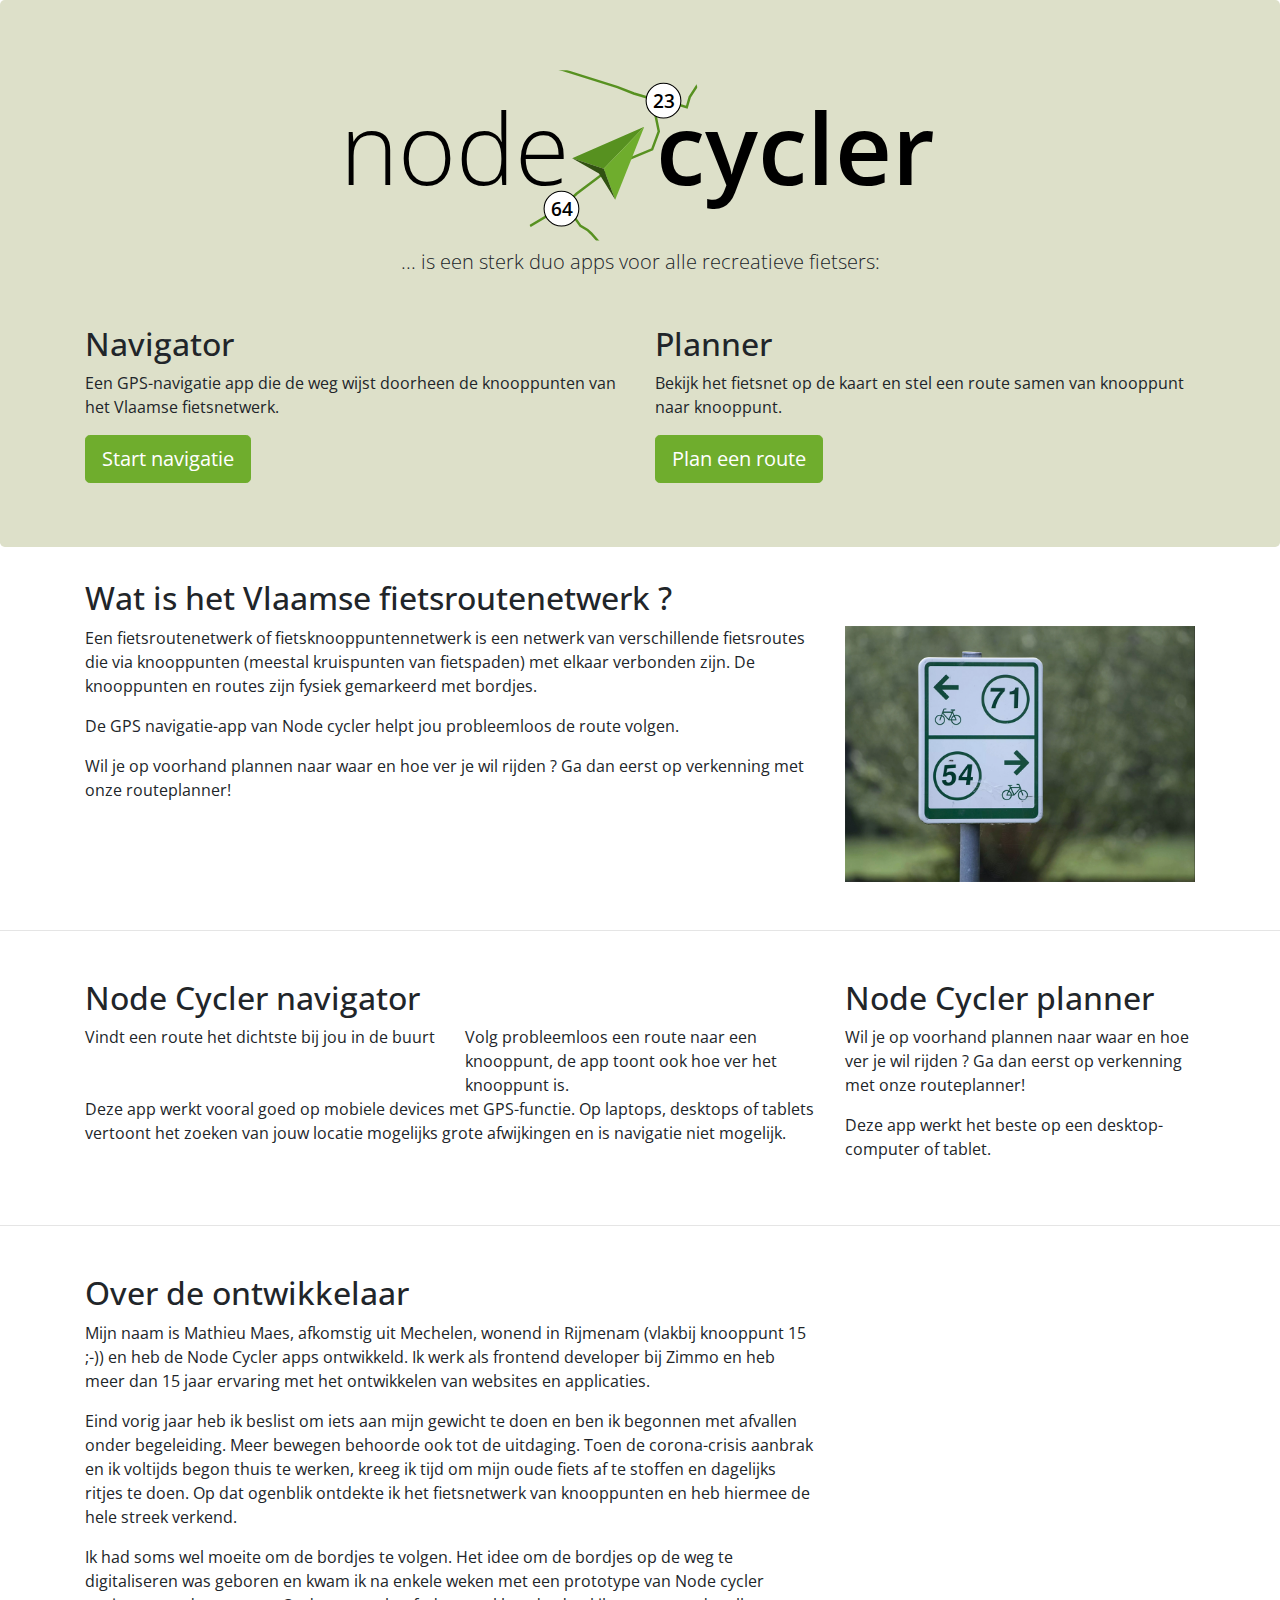
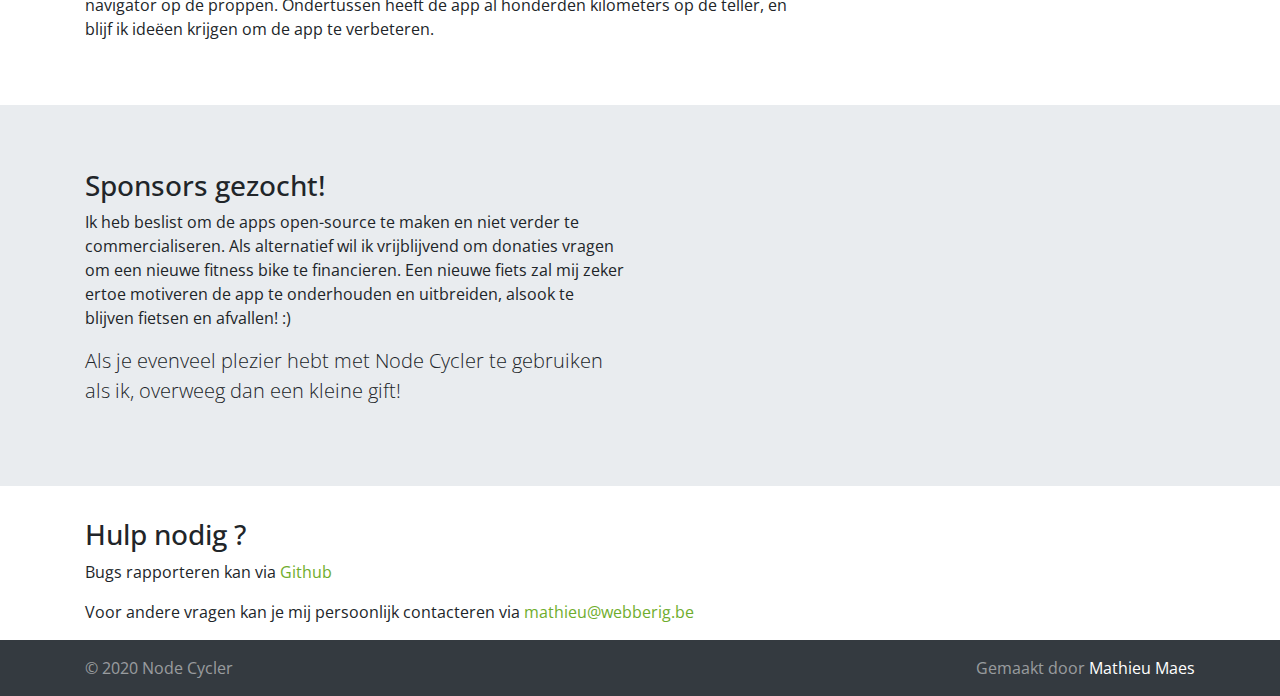
==== commit 2b14f259: "Updates" ====
--- a/index.html
+++ b/index.html
@@ -1 +1 @@
-<!doctype html><html lang="nl"><head><meta charset="utf-8"><meta name="viewport" content="width=device-width,initial-scale=1,shrink-to-fit=no"><link rel="icon" sizes="192x192" href="/touch-icon-192x192.png"><link rel="apple-touch-icon-precomposed" sizes="180x180" href="/apple-touch-icon-180x180-precomposed.png"><link rel="apple-touch-icon-precomposed" sizes="152x152" href="/apple-touch-icon-152x152-precomposed.png"><link rel="apple-touch-icon-precomposed" sizes="144x144" href="/apple-touch-icon-144x144-precomposed.png"><link rel="apple-touch-icon-precomposed" sizes="120x120" href="/apple-touch-icon-120x120-precomposed.png"><link rel="apple-touch-icon-precomposed" sizes="114x114" href="/apple-touch-icon-114x114-precomposed.png"><link rel="apple-touch-icon-precomposed" sizes="76x76" href="/apple-touch-icon-76x76-precomposed.png"><link rel="apple-touch-icon-precomposed" sizes="72x72" href="/apple-touch-icon-72x72-precomposed.png"><link rel="apple-touch-icon-precomposed" href="/apple-touch-icon-precomposed.png"><title>Node cycler Navigator &amp; Planner</title><link href="main.facb6e9fc78640df74c4.css" rel="stylesheet"><script src="main.7a0cbcd07605fd48d98c.js"></script></head><body><section class="jumbotron intro"><svg class="logo" xmlns="http://www.w3.org/2000/svg" viewBox="0 0 5628 1715"><defs><clipPath id="a"><rect x="1765" y="58" width="1597" height="1597" rx="222.6" fill="none"/></clipPath></defs><g clip-path="url(#a)"><path fill="#fff" stroke="#579120" stroke-miterlimit="10" stroke-width="23" d="M3033.96 358.93L2756 276.63l-152.41-59.47L2088.34 55.4l-108.38-29.81"/><path fill="none" stroke="#579120" stroke-miterlimit="10" stroke-width="23" d="M2901.6 342.38l131.59 35.35 10.95-34.51 208.85 62.83 27.53-95.46 93.17-145.06"/><path fill="none" stroke="#579120" stroke-miterlimit="10" stroke-width="23" d="M2995.82 347.23l-41.56 107.94 36.19 176.45-62.18 169.31L2579.1 945.4l-360.6 272.28-124.26 117.47-330.25 194.7M2152.51 1372.31l103.22 146.48 65.43 37.73 35.92 33.27 88.16 99.33 21.61 45.8"/><circle cx="2077.46" cy="1357.41" r="162.98" fill="#fff" stroke="#000" stroke-miterlimit="10" stroke-width="10"/><text transform="translate(1975.51 1423.08)" font-size="178.603" font-family="OpenSans-Semibold,Open Sans" font-weight="600">64</text><circle cx="3034.56" cy="344.26" r="162.98" fill="#fff" stroke="#000" stroke-miterlimit="10" stroke-width="10"/><text transform="translate(2932.61 409.36)" font-size="178.603" font-family="OpenSans-Semibold,Open Sans" font-weight="600">23</text><path fill="#579120" d="M2177.92 883.34l296.09 98.68 379.94-394.34-676.03 295.66z"/><path fill="#6fad2d" d="M2581.77 1273.48l-107.76-291.46 379.94-394.34-272.18 685.8z"/><path fill="#315112" d="M2429.02 1026.83l152.75 246.65-107.76-291.46-296.09-98.68 251.1 143.49z"/></g><g font-size="928.356"><text transform="translate(.22 1137.54)" font-family="OpenSans-Light,Open Sans" font-weight="300">node</text><text transform="translate(2967.39 1137.76)" font-family="OpenSans-Semibold,Open Sans" font-weight="600">cycler</text></g></svg><h1 class="display-4 text-center sr-only">Node cycler</h1><div class="container"><p class="lead text-center mb-5">... is een sterk duo apps voor alle recreatieve fietsers:</p><div class="row"><div class="col-sm-6"><h2>Navigator</h2><p>Een GPS-navigatie app die de weg wijst doorheen de knooppunten van het Vlaamse fietsnetwerk.</p><a target="_blank" href="https://www.nodecycler.net/navigator" class="btn btn-primary btn-lg">Start navigatie</a></div><div class="col-sm-6"><h2>Planner</h2><p>Bekijk het fietsnet op de kaart en stel een route samen van knooppunt naar knooppunt.</p><a class="btn btn-primary btn-lg" href="https://www.nodecycler.net/planner" target="_blank">Plan een route</a></div></div></div></section><section class="container"><h2>Wat is het Vlaamse fietsroutenetwerk ?</h2><p>Een fietsroutenetwerk of fietsknooppuntennetwerk is een netwerk van verschillende fietsroutes die via knooppunten (meestal kruispunten van fietspaden) met elkaar verbonden zijn. De knooppunten en routes zijn fysiek gemarkeerd met bordjes.</p><p>De GPS navigatie-app van Node cycler helpt jou probleemloos de route volgen.</p><p>Wil je op voorhand plannen naar waar en hoe ver je wil rijden ? Ga dan eerst op verkenning met onze routeplanner!</p></section><hr class="my-5"/><section class="container"><div class="row"><div class="col-sm-8"><h2>Node Cycler navigator</h2><div class="row"><div class="col-sm-6">Vindt een route het dichtste bij jou in de buurt</div><div class="col-sm-6">Volg probleemloos een route naar een knooppunt, de app toont ook hoe ver het knooppunt is.</div></div><p>Deze app werkt vooral goed op mobiele devices met GPS-functie. Op laptops, desktops of tablets vertoont het zoeken van jouw locatie mogelijks grote afwijkingen en is navigatie niet mogelijk.</p></div><div class="col-sm-4"><h2>Node Cycler planner</h2><p>Wil je op voorhand plannen naar waar en hoe ver je wil rijden ? Ga dan eerst op verkenning met onze routeplanner!</p><p>Deze app werkt het beste op een desktop-computer of tablet.</p></div></div></section><hr class="my-5"/><section class="container pb-5"><h2>Over de ontwikkelaar</h2><p>Mijn naam is Mathieu Maes, afkomstig uit Mechelen, wonend in Rijmenam (vlakbij knooppunt 15 ;-)) en heb de Node Cycler apps ontwikkeld. Ik werk als frontend developer bij Zimmo en heb meer dan 15 jaar ervaring met het ontwikkelen van websites en applicaties.</p><p>Eind vorig jaar heb ik beslist om iets aan mijn gewicht te doen en ben ik begonnen met afvallen onder begeleiding. Meer bewegen behoorde ook tot de uitdaging. Toen de corona-crisis aanbrak en ik voltijds begon thuis te werken, kreeg ik tijd om mijn oude fiets af te stoffen en dagelijks ritjes te doen. Op dat ogenblik ontdekte ik het fietsnetwerk van knooppunten en heb hiermee de hele streek verkend.</p><p>Ik had soms wel moeite om de bordjes te volgen. Het idee om de bordjes op de weg te digitaliseren was geboren en kwam ik na enkele weken met een prototype van Node cycler navigator op de proppen. Ondertussen heeft de app al honderden kilometers op de teller, en blijf ik ideëen krijgen om de app te verbeteren.</p></section><section class="jumbotron jumbotron-fluid"><div class="container"><h3>Sponsors gezocht!</h3><div class="row"><div class="col-lg-6 col-md-4"><p>Ik heb beslist om de apps open-source te maken en niet verder te commercialiseren. Als alternatief wil ik vrijblijvend om donaties vragen om een nieuwe fitness bike te financieren. Een nieuwe fiets zal mij zeker ertoe motiveren de app te onderhouden en uitbreiden, alsook te blijven fietsen en afvallen! :)</p><p class="lead">Als je evenveel plezier hebt met Node Cycler te gebruiken als ik, overweeg dan een kleine gift!</p></div><div class="col-lg-6 col-md-8 mb-5"><div id="mathieu-fietst-en-bouwt-node-cycler" class="widget float-md-right" value="show-with-image" data-slug="mathieu-fietst-en-bouwt-node-cycler" data-lang="nl" data-card="show" data-success_url="" data-fail_url=""></div><script src="https://res.cloudinary.com/dxhaja5tz/raw/upload/script_main.js"></script></div></div></div></section><section class="container"><h3>Hulp nodig ?</h3><p>Bugs rapporteren kan via <a href="https://github.com/nodecycler">Github</a></p><p>Voor andere vragen kan je mij persoonlijk contacteren via <a href="mailto:mathieu@webberig.be">mathieu@webberig.be</a></p></section><footer class="navbar navbar-dark bg-dark"><div class="container"><span class="navbar-text">&copy; 2020 Node Cycler</span> <span class="navbar-text pull-right">Gemaakt door <a href="mailto:mathieu@webberig.be">Mathieu Maes</a></span></div></footer></body></html>+<!doctype html><html lang="nl"><head><meta charset="utf-8"><meta name="viewport" content="width=device-width,initial-scale=1,shrink-to-fit=no"><link rel="icon" sizes="192x192" href="/touch-icon-192x192.png"><link rel="apple-touch-icon-precomposed" sizes="180x180" href="/apple-touch-icon-180x180-precomposed.png"><link rel="apple-touch-icon-precomposed" sizes="152x152" href="/apple-touch-icon-152x152-precomposed.png"><link rel="apple-touch-icon-precomposed" sizes="144x144" href="/apple-touch-icon-144x144-precomposed.png"><link rel="apple-touch-icon-precomposed" sizes="120x120" href="/apple-touch-icon-120x120-precomposed.png"><link rel="apple-touch-icon-precomposed" sizes="114x114" href="/apple-touch-icon-114x114-precomposed.png"><link rel="apple-touch-icon-precomposed" sizes="76x76" href="/apple-touch-icon-76x76-precomposed.png"><link rel="apple-touch-icon-precomposed" sizes="72x72" href="/apple-touch-icon-72x72-precomposed.png"><link rel="apple-touch-icon-precomposed" href="/apple-touch-icon-precomposed.png"><title>Node cycler Navigator &amp; Planner</title><link href="main.3388577870a3cd1ab284.css" rel="stylesheet"><script src="main.67f717727d486c986fca.js"></script></head><body><section class="jumbotron intro"><svg class="logo" xmlns="http://www.w3.org/2000/svg" viewBox="0 0 5628 1715"><defs><clipPath id="a"><rect x="1765" y="58" width="1597" height="1597" rx="222.6" fill="none"/></clipPath></defs><g clip-path="url(#a)"><path fill="#fff" stroke="#579120" stroke-miterlimit="10" stroke-width="23" d="M3033.96 358.93L2756 276.63l-152.41-59.47L2088.34 55.4l-108.38-29.81"/><path fill="none" stroke="#579120" stroke-miterlimit="10" stroke-width="23" d="M2901.6 342.38l131.59 35.35 10.95-34.51 208.85 62.83 27.53-95.46 93.17-145.06"/><path fill="none" stroke="#579120" stroke-miterlimit="10" stroke-width="23" d="M2995.82 347.23l-41.56 107.94 36.19 176.45-62.18 169.31L2579.1 945.4l-360.6 272.28-124.26 117.47-330.25 194.7M2152.51 1372.31l103.22 146.48 65.43 37.73 35.92 33.27 88.16 99.33 21.61 45.8"/><circle cx="2077.46" cy="1357.41" r="162.98" fill="#fff" stroke="#000" stroke-miterlimit="10" stroke-width="10"/><text transform="translate(1975.51 1423.08)" font-size="178.603" font-family="OpenSans-Semibold,Open Sans" font-weight="600">64</text><circle cx="3034.56" cy="344.26" r="162.98" fill="#fff" stroke="#000" stroke-miterlimit="10" stroke-width="10"/><text transform="translate(2932.61 409.36)" font-size="178.603" font-family="OpenSans-Semibold,Open Sans" font-weight="600">23</text><path fill="#579120" d="M2177.92 883.34l296.09 98.68 379.94-394.34-676.03 295.66z"/><path fill="#6fad2d" d="M2581.77 1273.48l-107.76-291.46 379.94-394.34-272.18 685.8z"/><path fill="#315112" d="M2429.02 1026.83l152.75 246.65-107.76-291.46-296.09-98.68 251.1 143.49z"/></g><g font-size="928.356"><text transform="translate(.22 1137.54)" font-family="OpenSans-Light,Open Sans" font-weight="300">node</text><text transform="translate(2967.39 1137.76)" font-family="OpenSans-Semibold,Open Sans" font-weight="600">cycler</text></g></svg><h1 class="display-4 text-center sr-only">Node cycler</h1><div class="container"><p class="lead text-center mb-5">... is een sterk duo apps voor alle recreatieve fietsers:</p><div class="row"><div class="col-sm-6"><h2>Navigator</h2><p>Een GPS-navigatie app die de weg wijst doorheen de knooppunten van het Vlaamse fietsnetwerk.</p><a target="_blank" href="https://www.nodecycler.net/navigator" class="btn btn-primary btn-lg">Start navigatie</a></div><div class="col-sm-6"><h2>Planner</h2><p>Bekijk het fietsnet op de kaart en stel een route samen van knooppunt naar knooppunt.</p><a class="btn btn-primary btn-lg" href="https://www.nodecycler.net/planner" target="_blank">Plan een route</a></div></div></div></section><section class="container"><h2>Wat is het Vlaamse fietsroutenetwerk ?</h2><div class="row"><div class="col-sm-8"><p>Een fietsroutenetwerk of fietsknooppuntennetwerk is een netwerk van verschillende fietsroutes die via knooppunten (meestal kruispunten van fietspaden) met elkaar verbonden zijn. De knooppunten en routes zijn fysiek gemarkeerd met bordjes.</p><p>De GPS navigatie-app van Node cycler helpt jou probleemloos de route volgen.</p><p>Wil je op voorhand plannen naar waar en hoe ver je wil rijden ? Ga dan eerst op verkenning met onze routeplanner!</p></div><div class="col-sm-4"><img src="/fietsknooppunten.jpg" class="img-fluid" alt="Verkeersbord met fietsknooppunten"/></div></div></section><hr class="my-5"/><section class="container"><div class="row"><div class="col-sm-8"><h2>Node Cycler navigator</h2><div class="row"><div class="col-sm-6">Vindt een route het dichtste bij jou in de buurt</div><div class="col-sm-6">Volg probleemloos een route naar een knooppunt, de app toont ook hoe ver het knooppunt is.</div></div><p>Deze app werkt vooral goed op mobiele devices met GPS-functie. Op laptops, desktops of tablets vertoont het zoeken van jouw locatie mogelijks grote afwijkingen en is navigatie niet mogelijk.</p></div><div class="col-sm-4"><h2>Node Cycler planner</h2><p>Wil je op voorhand plannen naar waar en hoe ver je wil rijden ? Ga dan eerst op verkenning met onze routeplanner!</p><p>Deze app werkt het beste op een desktop-computer of tablet.</p></div></div></section><hr class="my-5"/><section class="container pb-5"><h2>Over de ontwikkelaar</h2><div class="row"><div class="col-sm-8"><p>Mijn naam is Mathieu Maes, afkomstig uit Mechelen, wonend in Rijmenam (vlakbij knooppunt 15 ;-)) en heb de Node Cycler apps ontwikkeld. Ik werk als frontend developer bij Zimmo en heb meer dan 15 jaar ervaring met het ontwikkelen van websites en applicaties.</p><p>Eind vorig jaar heb ik beslist om iets aan mijn gewicht te doen en ben ik begonnen met afvallen onder begeleiding. Meer bewegen behoorde ook tot de uitdaging. Toen de corona-crisis aanbrak en ik voltijds begon thuis te werken, kreeg ik tijd om mijn oude fiets af te stoffen en dagelijks ritjes te doen. Op dat ogenblik ontdekte ik het fietsnetwerk van knooppunten en heb hiermee de hele streek verkend.</p><p>Ik had soms wel moeite om de bordjes te volgen. Het idee om de bordjes op de weg te digitaliseren was geboren en kwam ik na enkele weken met een prototype van Node cycler navigator op de proppen. Ondertussen heeft de app al honderden kilometers op de teller, en blijf ik ideëen krijgen om de app te verbeteren.</p></div><div class="col-sm-4"><iframe height="160" width="300" frameborder="0" allowtransparency="true" scrolling="no" src="https://www.strava.com/athletes/52616635/activity-summary/b0391c9489c37d69f45819d7848017258350efc4"></iframe></div></div></section><section class="jumbotron jumbotron-fluid"><div class="container"><h3>Sponsors gezocht!</h3><div class="row"><div class="col-lg-6 col-md-4"><p>Ik heb beslist om de apps open-source te maken en niet verder te commercialiseren. Als alternatief wil ik vrijblijvend om donaties vragen om een nieuwe fitness bike te financieren. Een nieuwe fiets zal mij zeker ertoe motiveren de app te onderhouden en uitbreiden, alsook te blijven fietsen en afvallen! :)</p><p class="lead">Als je evenveel plezier hebt met Node Cycler te gebruiken als ik, overweeg dan een kleine gift!</p></div><div class="col-lg-6 col-md-8 mb-5"><div id="mathieu-fietst-en-bouwt-node-cycler" class="widget float-md-right" value="show-with-image" data-slug="mathieu-fietst-en-bouwt-node-cycler" data-lang="nl" data-card="show" data-success_url="" data-fail_url=""></div><script src="https://res.cloudinary.com/dxhaja5tz/raw/upload/script_main.js"></script></div></div></div></section><section class="container"><h3>Hulp nodig ?</h3><p>Bugs rapporteren kan via <a href="https://github.com/nodecycler">Github</a></p><p>Voor andere vragen kan je mij persoonlijk contacteren via <a href="mailto:mathieu@webberig.be">mathieu@webberig.be</a></p></section><footer class="navbar navbar-dark bg-dark"><div class="container"><span class="navbar-text">&copy; 2020 Node Cycler</span> <span class="navbar-text pull-right">Gemaakt door <a href="mailto:mathieu@webberig.be">Mathieu Maes</a></span></div></footer></body></html>--- a/main.3388577870a3cd1ab284.css
+++ b/main.3388577870a3cd1ab284.css
@@ -0,0 +1,8 @@
+@import url(https://fonts.googleapis.com/css2?family=Open+Sans:wght@300;400;600;700&display=swap);
+/*!
+ * Bootstrap v4.4.1 (https://getbootstrap.com/)
+ * Copyright 2011-2019 The Bootstrap Authors
+ * Copyright 2011-2019 Twitter, Inc.
+ * Licensed under MIT (https://github.com/twbs/bootstrap/blob/master/LICENSE)
+ */:root{--blue: #007bff;--indigo: #6610f2;--purple: #6f42c1;--pink: #e83e8c;--red: #dc3545;--orange: #fd7e14;--yellow: #ffc107;--green: #6FAD2D;--teal: #20c997;--cyan: #17a2b8;--white: #fff;--gray: #6c757d;--gray-dark: #343a40;--primary: #6FAD2D;--secondary: #6c757d;--success: #6FAD2D;--info: #17a2b8;--warning: #ffc107;--danger: #dc3545;--light: #f8f9fa;--dark: #343a40;--breakpoint-xs: 0;--breakpoint-sm: 576px;--breakpoint-md: 768px;--breakpoint-lg: 992px;--breakpoint-xl: 1200px;--font-family-sans-serif: -apple-system, BlinkMacSystemFont, "Segoe UI", Roboto, "Helvetica Neue", Arial, "Noto Sans", sans-serif, "Apple Color Emoji", "Segoe UI Emoji", "Segoe UI Symbol", "Noto Color Emoji";--font-family-monospace: SFMono-Regular, Menlo, Monaco, Consolas, "Liberation Mono", "Courier New", monospace}*,*::before,*::after{box-sizing:border-box}html{font-family:sans-serif;line-height:1.15;-webkit-text-size-adjust:100%;-webkit-tap-highlight-color:rgba(0,0,0,0)}article,aside,figcaption,figure,footer,header,hgroup,main,nav,section{display:block}body{margin:0;font-family:"Open Sans",sans-serif;font-size:1rem;font-weight:400;line-height:1.5;color:#212529;text-align:left;background-color:#fff}[tabindex="-1"]:focus:not(.focus-visible){outline:0 !important}[tabindex="-1"]:focus:not(:focus-visible){outline:0 !important}hr{box-sizing:content-box;height:0;overflow:visible}h1,h2,h3,h4,h5,h6{margin-top:0;margin-bottom:.5rem}p{margin-top:0;margin-bottom:1rem}abbr[title],abbr[data-original-title]{text-decoration:underline;-webkit-text-decoration:underline dotted;text-decoration:underline dotted;cursor:help;border-bottom:0;-webkit-text-decoration-skip-ink:none;text-decoration-skip-ink:none}address{margin-bottom:1rem;font-style:normal;line-height:inherit}ol,ul,dl{margin-top:0;margin-bottom:1rem}ol ol,ul ul,ol ul,ul ol{margin-bottom:0}dt{font-weight:700}dd{margin-bottom:.5rem;margin-left:0}blockquote{margin:0 0 1rem}b,strong{font-weight:bolder}small{font-size:80%}sub,sup{position:relative;font-size:75%;line-height:0;vertical-align:baseline}sub{bottom:-.25em}sup{top:-.5em}a{color:#6FAD2D;text-decoration:none;background-color:transparent}a:hover{color:#48701d;text-decoration:underline}a:not([href]){color:inherit;text-decoration:none}a:not([href]):hover{color:inherit;text-decoration:none}pre,code,kbd,samp{font-family:SFMono-Regular,Menlo,Monaco,Consolas,"Liberation Mono","Courier New",monospace;font-size:1em}pre{margin-top:0;margin-bottom:1rem;overflow:auto}figure{margin:0 0 1rem}img{vertical-align:middle;border-style:none}svg{overflow:hidden;vertical-align:middle}table{border-collapse:collapse}caption{padding-top:.75rem;padding-bottom:.75rem;color:#6c757d;text-align:left;caption-side:bottom}th{text-align:inherit}label{display:inline-block;margin-bottom:.5rem}button{border-radius:0}button:focus{outline:1px dotted;outline:5px auto -webkit-focus-ring-color}input,button,select,optgroup,textarea{margin:0;font-family:inherit;font-size:inherit;line-height:inherit}button,input{overflow:visible}button,select{text-transform:none}select{word-wrap:normal}button,[type="button"],[type="reset"],[type="submit"]{-webkit-appearance:button}button:not(:disabled),[type="button"]:not(:disabled),[type="reset"]:not(:disabled),[type="submit"]:not(:disabled){cursor:pointer}button::-moz-focus-inner,[type="button"]::-moz-focus-inner,[type="reset"]::-moz-focus-inner,[type="submit"]::-moz-focus-inner{padding:0;border-style:none}input[type="radio"],input[type="checkbox"]{box-sizing:border-box;padding:0}input[type="date"],input[type="time"],input[type="datetime-local"],input[type="month"]{-webkit-appearance:listbox}textarea{overflow:auto;resize:vertical}fieldset{min-width:0;padding:0;margin:0;border:0}legend{display:block;width:100%;max-width:100%;padding:0;margin-bottom:.5rem;font-size:1.5rem;line-height:inherit;color:inherit;white-space:normal}progress{vertical-align:baseline}[type="number"]::-webkit-inner-spin-button,[type="number"]::-webkit-outer-spin-button{height:auto}[type="search"]{outline-offset:-2px;-webkit-appearance:none}[type="search"]::-webkit-search-decoration{-webkit-appearance:none}::-webkit-file-upload-button{font:inherit;-webkit-appearance:button}output{display:inline-block}summary{display:list-item;cursor:pointer}template{display:none}[hidden]{display:none !important}h1,h2,h3,h4,h5,h6,.h1,.h2,.h3,.h4,.h5,.h6{margin-bottom:.5rem;font-weight:500;line-height:1.2}h1,.h1{font-size:2.5rem}h2,.h2{font-size:2rem}h3,.h3{font-size:1.75rem}h4,.h4{font-size:1.5rem}h5,.h5{font-size:1.25rem}h6,.h6{font-size:1rem}.lead{font-size:1.25rem;font-weight:300}.display-1{font-size:6rem;font-weight:300;line-height:1.2}.display-2{font-size:5.5rem;font-weight:300;line-height:1.2}.display-3{font-size:4.5rem;font-weight:300;line-height:1.2}.display-4{font-size:3.5rem;font-weight:300;line-height:1.2}hr{margin-top:1rem;margin-bottom:1rem;border:0;border-top:1px solid rgba(0,0,0,0.1)}small,.small{font-size:80%;font-weight:400}mark,.mark{padding:.2em;background-color:#fcf8e3}.list-unstyled{padding-left:0;list-style:none}.list-inline{padding-left:0;list-style:none}.list-inline-item{display:inline-block}.list-inline-item:not(:last-child){margin-right:.5rem}.initialism{font-size:90%;text-transform:uppercase}.blockquote{margin-bottom:1rem;font-size:1.25rem}.blockquote-footer{display:block;font-size:80%;color:#6c757d}.blockquote-footer::before{content:"\2014\00A0"}.img-fluid{max-width:100%;height:auto}.img-thumbnail{padding:.25rem;background-color:#fff;border:1px solid #dee2e6;border-radius:.25rem;max-width:100%;height:auto}.figure{display:inline-block}.figure-img{margin-bottom:.5rem;line-height:1}.figure-caption{font-size:90%;color:#6c757d}.container{width:100%;padding-right:15px;padding-left:15px;margin-right:auto;margin-left:auto}@media (min-width: 576px){.container{max-width:540px}}@media (min-width: 768px){.container{max-width:720px}}@media (min-width: 992px){.container{max-width:960px}}@media (min-width: 1200px){.container{max-width:1140px}}.container-fluid,.container-sm,.container-md,.container-lg,.container-xl{width:100%;padding-right:15px;padding-left:15px;margin-right:auto;margin-left:auto}@media (min-width: 576px){.container,.container-sm{max-width:540px}}@media (min-width: 768px){.container,.container-sm,.container-md{max-width:720px}}@media (min-width: 992px){.container,.container-sm,.container-md,.container-lg{max-width:960px}}@media (min-width: 1200px){.container,.container-sm,.container-md,.container-lg,.container-xl{max-width:1140px}}.row{display:flex;flex-wrap:wrap;margin-right:-15px;margin-left:-15px}.no-gutters{margin-right:0;margin-left:0}.no-gutters>.col,.no-gutters>[class*="col-"]{padding-right:0;padding-left:0}.col-1,.col-2,.col-3,.col-4,.col-5,.col-6,.col-7,.col-8,.col-9,.col-10,.col-11,.col-12,.col,.col-auto,.col-sm-1,.col-sm-2,.col-sm-3,.col-sm-4,.col-sm-5,.col-sm-6,.col-sm-7,.col-sm-8,.col-sm-9,.col-sm-10,.col-sm-11,.col-sm-12,.col-sm,.col-sm-auto,.col-md-1,.col-md-2,.col-md-3,.col-md-4,.col-md-5,.col-md-6,.col-md-7,.col-md-8,.col-md-9,.col-md-10,.col-md-11,.col-md-12,.col-md,.col-md-auto,.col-lg-1,.col-lg-2,.col-lg-3,.col-lg-4,.col-lg-5,.col-lg-6,.col-lg-7,.col-lg-8,.col-lg-9,.col-lg-10,.col-lg-11,.col-lg-12,.col-lg,.col-lg-auto,.col-xl-1,.col-xl-2,.col-xl-3,.col-xl-4,.col-xl-5,.col-xl-6,.col-xl-7,.col-xl-8,.col-xl-9,.col-xl-10,.col-xl-11,.col-xl-12,.col-xl,.col-xl-auto{position:relative;width:100%;padding-right:15px;padding-left:15px}.col{flex-basis:0;flex-grow:1;max-width:100%}.row-cols-1>*{flex:0 0 100%;max-width:100%}.row-cols-2>*{flex:0 0 50%;max-width:50%}.row-cols-3>*{flex:0 0 33.33333%;max-width:33.33333%}.row-cols-4>*{flex:0 0 25%;max-width:25%}.row-cols-5>*{flex:0 0 20%;max-width:20%}.row-cols-6>*{flex:0 0 16.66667%;max-width:16.66667%}.col-auto{flex:0 0 auto;width:auto;max-width:100%}.col-1{flex:0 0 8.33333%;max-width:8.33333%}.col-2{flex:0 0 16.66667%;max-width:16.66667%}.col-3{flex:0 0 25%;max-width:25%}.col-4{flex:0 0 33.33333%;max-width:33.33333%}.col-5{flex:0 0 41.66667%;max-width:41.66667%}.col-6{flex:0 0 50%;max-width:50%}.col-7{flex:0 0 58.33333%;max-width:58.33333%}.col-8{flex:0 0 66.66667%;max-width:66.66667%}.col-9{flex:0 0 75%;max-width:75%}.col-10{flex:0 0 83.33333%;max-width:83.33333%}.col-11{flex:0 0 91.66667%;max-width:91.66667%}.col-12{flex:0 0 100%;max-width:100%}.order-first{order:-1}.order-last{order:13}.order-0{order:0}.order-1{order:1}.order-2{order:2}.order-3{order:3}.order-4{order:4}.order-5{order:5}.order-6{order:6}.order-7{order:7}.order-8{order:8}.order-9{order:9}.order-10{order:10}.order-11{order:11}.order-12{order:12}.offset-1{margin-left:8.33333%}.offset-2{margin-left:16.66667%}.offset-3{margin-left:25%}.offset-4{margin-left:33.33333%}.offset-5{margin-left:41.66667%}.offset-6{margin-left:50%}.offset-7{margin-left:58.33333%}.offset-8{margin-left:66.66667%}.offset-9{margin-left:75%}.offset-10{margin-left:83.33333%}.offset-11{margin-left:91.66667%}@media (min-width: 576px){.col-sm{flex-basis:0;flex-grow:1;max-width:100%}.row-cols-sm-1>*{flex:0 0 100%;max-width:100%}.row-cols-sm-2>*{flex:0 0 50%;max-width:50%}.row-cols-sm-3>*{flex:0 0 33.33333%;max-width:33.33333%}.row-cols-sm-4>*{flex:0 0 25%;max-width:25%}.row-cols-sm-5>*{flex:0 0 20%;max-width:20%}.row-cols-sm-6>*{flex:0 0 16.66667%;max-width:16.66667%}.col-sm-auto{flex:0 0 auto;width:auto;max-width:100%}.col-sm-1{flex:0 0 8.33333%;max-width:8.33333%}.col-sm-2{flex:0 0 16.66667%;max-width:16.66667%}.col-sm-3{flex:0 0 25%;max-width:25%}.col-sm-4{flex:0 0 33.33333%;max-width:33.33333%}.col-sm-5{flex:0 0 41.66667%;max-width:41.66667%}.col-sm-6{flex:0 0 50%;max-width:50%}.col-sm-7{flex:0 0 58.33333%;max-width:58.33333%}.col-sm-8{flex:0 0 66.66667%;max-width:66.66667%}.col-sm-9{flex:0 0 75%;max-width:75%}.col-sm-10{flex:0 0 83.33333%;max-width:83.33333%}.col-sm-11{flex:0 0 91.66667%;max-width:91.66667%}.col-sm-12{flex:0 0 100%;max-width:100%}.order-sm-first{order:-1}.order-sm-last{order:13}.order-sm-0{order:0}.order-sm-1{order:1}.order-sm-2{order:2}.order-sm-3{order:3}.order-sm-4{order:4}.order-sm-5{order:5}.order-sm-6{order:6}.order-sm-7{order:7}.order-sm-8{order:8}.order-sm-9{order:9}.order-sm-10{order:10}.order-sm-11{order:11}.order-sm-12{order:12}.offset-sm-0{margin-left:0}.offset-sm-1{margin-left:8.33333%}.offset-sm-2{margin-left:16.66667%}.offset-sm-3{margin-left:25%}.offset-sm-4{margin-left:33.33333%}.offset-sm-5{margin-left:41.66667%}.offset-sm-6{margin-left:50%}.offset-sm-7{margin-left:58.33333%}.offset-sm-8{margin-left:66.66667%}.offset-sm-9{margin-left:75%}.offset-sm-10{margin-left:83.33333%}.offset-sm-11{margin-left:91.66667%}}@media (min-width: 768px){.col-md{flex-basis:0;flex-grow:1;max-width:100%}.row-cols-md-1>*{flex:0 0 100%;max-width:100%}.row-cols-md-2>*{flex:0 0 50%;max-width:50%}.row-cols-md-3>*{flex:0 0 33.33333%;max-width:33.33333%}.row-cols-md-4>*{flex:0 0 25%;max-width:25%}.row-cols-md-5>*{flex:0 0 20%;max-width:20%}.row-cols-md-6>*{flex:0 0 16.66667%;max-width:16.66667%}.col-md-auto{flex:0 0 auto;width:auto;max-width:100%}.col-md-1{flex:0 0 8.33333%;max-width:8.33333%}.col-md-2{flex:0 0 16.66667%;max-width:16.66667%}.col-md-3{flex:0 0 25%;max-width:25%}.col-md-4{flex:0 0 33.33333%;max-width:33.33333%}.col-md-5{flex:0 0 41.66667%;max-width:41.66667%}.col-md-6{flex:0 0 50%;max-width:50%}.col-md-7{flex:0 0 58.33333%;max-width:58.33333%}.col-md-8{flex:0 0 66.66667%;max-width:66.66667%}.col-md-9{flex:0 0 75%;max-width:75%}.col-md-10{flex:0 0 83.33333%;max-width:83.33333%}.col-md-11{flex:0 0 91.66667%;max-width:91.66667%}.col-md-12{flex:0 0 100%;max-width:100%}.order-md-first{order:-1}.order-md-last{order:13}.order-md-0{order:0}.order-md-1{order:1}.order-md-2{order:2}.order-md-3{order:3}.order-md-4{order:4}.order-md-5{order:5}.order-md-6{order:6}.order-md-7{order:7}.order-md-8{order:8}.order-md-9{order:9}.order-md-10{order:10}.order-md-11{order:11}.order-md-12{order:12}.offset-md-0{margin-left:0}.offset-md-1{margin-left:8.33333%}.offset-md-2{margin-left:16.66667%}.offset-md-3{margin-left:25%}.offset-md-4{margin-left:33.33333%}.offset-md-5{margin-left:41.66667%}.offset-md-6{margin-left:50%}.offset-md-7{margin-left:58.33333%}.offset-md-8{margin-left:66.66667%}.offset-md-9{margin-left:75%}.offset-md-10{margin-left:83.33333%}.offset-md-11{margin-left:91.66667%}}@media (min-width: 992px){.col-lg{flex-basis:0;flex-grow:1;max-width:100%}.row-cols-lg-1>*{flex:0 0 100%;max-width:100%}.row-cols-lg-2>*{flex:0 0 50%;max-width:50%}.row-cols-lg-3>*{flex:0 0 33.33333%;max-width:33.33333%}.row-cols-lg-4>*{flex:0 0 25%;max-width:25%}.row-cols-lg-5>*{flex:0 0 20%;max-width:20%}.row-cols-lg-6>*{flex:0 0 16.66667%;max-width:16.66667%}.col-lg-auto{flex:0 0 auto;width:auto;max-width:100%}.col-lg-1{flex:0 0 8.33333%;max-width:8.33333%}.col-lg-2{flex:0 0 16.66667%;max-width:16.66667%}.col-lg-3{flex:0 0 25%;max-width:25%}.col-lg-4{flex:0 0 33.33333%;max-width:33.33333%}.col-lg-5{flex:0 0 41.66667%;max-width:41.66667%}.col-lg-6{flex:0 0 50%;max-width:50%}.col-lg-7{flex:0 0 58.33333%;max-width:58.33333%}.col-lg-8{flex:0 0 66.66667%;max-width:66.66667%}.col-lg-9{flex:0 0 75%;max-width:75%}.col-lg-10{flex:0 0 83.33333%;max-width:83.33333%}.col-lg-11{flex:0 0 91.66667%;max-width:91.66667%}.col-lg-12{flex:0 0 100%;max-width:100%}.order-lg-first{order:-1}.order-lg-last{order:13}.order-lg-0{order:0}.order-lg-1{order:1}.order-lg-2{order:2}.order-lg-3{order:3}.order-lg-4{order:4}.order-lg-5{order:5}.order-lg-6{order:6}.order-lg-7{order:7}.order-lg-8{order:8}.order-lg-9{order:9}.order-lg-10{order:10}.order-lg-11{order:11}.order-lg-12{order:12}.offset-lg-0{margin-left:0}.offset-lg-1{margin-left:8.33333%}.offset-lg-2{margin-left:16.66667%}.offset-lg-3{margin-left:25%}.offset-lg-4{margin-left:33.33333%}.offset-lg-5{margin-left:41.66667%}.offset-lg-6{margin-left:50%}.offset-lg-7{margin-left:58.33333%}.offset-lg-8{margin-left:66.66667%}.offset-lg-9{margin-left:75%}.offset-lg-10{margin-left:83.33333%}.offset-lg-11{margin-left:91.66667%}}@media (min-width: 1200px){.col-xl{flex-basis:0;flex-grow:1;max-width:100%}.row-cols-xl-1>*{flex:0 0 100%;max-width:100%}.row-cols-xl-2>*{flex:0 0 50%;max-width:50%}.row-cols-xl-3>*{flex:0 0 33.33333%;max-width:33.33333%}.row-cols-xl-4>*{flex:0 0 25%;max-width:25%}.row-cols-xl-5>*{flex:0 0 20%;max-width:20%}.row-cols-xl-6>*{flex:0 0 16.66667%;max-width:16.66667%}.col-xl-auto{flex:0 0 auto;width:auto;max-width:100%}.col-xl-1{flex:0 0 8.33333%;max-width:8.33333%}.col-xl-2{flex:0 0 16.66667%;max-width:16.66667%}.col-xl-3{flex:0 0 25%;max-width:25%}.col-xl-4{flex:0 0 33.33333%;max-width:33.33333%}.col-xl-5{flex:0 0 41.66667%;max-width:41.66667%}.col-xl-6{flex:0 0 50%;max-width:50%}.col-xl-7{flex:0 0 58.33333%;max-width:58.33333%}.col-xl-8{flex:0 0 66.66667%;max-width:66.66667%}.col-xl-9{flex:0 0 75%;max-width:75%}.col-xl-10{flex:0 0 83.33333%;max-width:83.33333%}.col-xl-11{flex:0 0 91.66667%;max-width:91.66667%}.col-xl-12{flex:0 0 100%;max-width:100%}.order-xl-first{order:-1}.order-xl-last{order:13}.order-xl-0{order:0}.order-xl-1{order:1}.order-xl-2{order:2}.order-xl-3{order:3}.order-xl-4{order:4}.order-xl-5{order:5}.order-xl-6{order:6}.order-xl-7{order:7}.order-xl-8{order:8}.order-xl-9{order:9}.order-xl-10{order:10}.order-xl-11{order:11}.order-xl-12{order:12}.offset-xl-0{margin-left:0}.offset-xl-1{margin-left:8.33333%}.offset-xl-2{margin-left:16.66667%}.offset-xl-3{margin-left:25%}.offset-xl-4{margin-left:33.33333%}.offset-xl-5{margin-left:41.66667%}.offset-xl-6{margin-left:50%}.offset-xl-7{margin-left:58.33333%}.offset-xl-8{margin-left:66.66667%}.offset-xl-9{margin-left:75%}.offset-xl-10{margin-left:83.33333%}.offset-xl-11{margin-left:91.66667%}}.btn{display:inline-block;font-weight:400;color:#212529;text-align:center;vertical-align:middle;cursor:pointer;-webkit-user-select:none;-moz-user-select:none;-ms-user-select:none;user-select:none;background-color:transparent;border:1px solid transparent;padding:.375rem .75rem;font-size:1rem;line-height:1.5;border-radius:.25rem;transition:color 0.15s ease-in-out,background-color 0.15s ease-in-out,border-color 0.15s ease-in-out,box-shadow 0.15s ease-in-out}@media (prefers-reduced-motion: reduce){.btn{transition:none}}.btn:hover{color:#212529;text-decoration:none}.btn:focus,.btn.focus{outline:0;box-shadow:0 0 0 .2rem rgba(111,173,45,0.25)}.btn.disabled,.btn:disabled{opacity:.65}a.btn.disabled,fieldset:disabled a.btn{pointer-events:none}.btn-primary{color:#fff;background-color:#6FAD2D;border-color:#6FAD2D}.btn-primary:hover{color:#fff;background-color:#5c8f25;border-color:#558522}.btn-primary:focus,.btn-primary.focus{color:#fff;background-color:#5c8f25;border-color:#558522;box-shadow:0 0 0 .2rem rgba(133,185,77,0.5)}.btn-primary.disabled,.btn-primary:disabled{color:#fff;background-color:#6FAD2D;border-color:#6FAD2D}.btn-primary:not(:disabled):not(.disabled):active,.btn-primary:not(:disabled):not(.disabled).active,.show>.btn-primary.dropdown-toggle{color:#fff;background-color:#558522;border-color:#4f7a20}.btn-primary:not(:disabled):not(.disabled):active:focus,.btn-primary:not(:disabled):not(.disabled).active:focus,.show>.btn-primary.dropdown-toggle:focus{box-shadow:0 0 0 .2rem rgba(133,185,77,0.5)}.btn-secondary{color:#fff;background-color:#6c757d;border-color:#6c757d}.btn-secondary:hover{color:#fff;background-color:#5a6268;border-color:#545b62}.btn-secondary:focus,.btn-secondary.focus{color:#fff;background-color:#5a6268;border-color:#545b62;box-shadow:0 0 0 .2rem rgba(130,138,145,0.5)}.btn-secondary.disabled,.btn-secondary:disabled{color:#fff;background-color:#6c757d;border-color:#6c757d}.btn-secondary:not(:disabled):not(.disabled):active,.btn-secondary:not(:disabled):not(.disabled).active,.show>.btn-secondary.dropdown-toggle{color:#fff;background-color:#545b62;border-color:#4e555b}.btn-secondary:not(:disabled):not(.disabled):active:focus,.btn-secondary:not(:disabled):not(.disabled).active:focus,.show>.btn-secondary.dropdown-toggle:focus{box-shadow:0 0 0 .2rem rgba(130,138,145,0.5)}.btn-success{color:#fff;background-color:#6FAD2D;border-color:#6FAD2D}.btn-success:hover{color:#fff;background-color:#5c8f25;border-color:#558522}.btn-success:focus,.btn-success.focus{color:#fff;background-color:#5c8f25;border-color:#558522;box-shadow:0 0 0 .2rem rgba(133,185,77,0.5)}.btn-success.disabled,.btn-success:disabled{color:#fff;background-color:#6FAD2D;border-color:#6FAD2D}.btn-success:not(:disabled):not(.disabled):active,.btn-success:not(:disabled):not(.disabled).active,.show>.btn-success.dropdown-toggle{color:#fff;background-color:#558522;border-color:#4f7a20}.btn-success:not(:disabled):not(.disabled):active:focus,.btn-success:not(:disabled):not(.disabled).active:focus,.show>.btn-success.dropdown-toggle:focus{box-shadow:0 0 0 .2rem rgba(133,185,77,0.5)}.btn-info{color:#fff;background-color:#17a2b8;border-color:#17a2b8}.btn-info:hover{color:#fff;background-color:#138496;border-color:#117a8b}.btn-info:focus,.btn-info.focus{color:#fff;background-color:#138496;border-color:#117a8b;box-shadow:0 0 0 .2rem rgba(58,176,195,0.5)}.btn-info.disabled,.btn-info:disabled{color:#fff;background-color:#17a2b8;border-color:#17a2b8}.btn-info:not(:disabled):not(.disabled):active,.btn-info:not(:disabled):not(.disabled).active,.show>.btn-info.dropdown-toggle{color:#fff;background-color:#117a8b;border-color:#10707f}.btn-info:not(:disabled):not(.disabled):active:focus,.btn-info:not(:disabled):not(.disabled).active:focus,.show>.btn-info.dropdown-toggle:focus{box-shadow:0 0 0 .2rem rgba(58,176,195,0.5)}.btn-warning{color:#212529;background-color:#ffc107;border-color:#ffc107}.btn-warning:hover{color:#212529;background-color:#e0a800;border-color:#d39e00}.btn-warning:focus,.btn-warning.focus{color:#212529;background-color:#e0a800;border-color:#d39e00;box-shadow:0 0 0 .2rem rgba(222,170,12,0.5)}.btn-warning.disabled,.btn-warning:disabled{color:#212529;background-color:#ffc107;border-color:#ffc107}.btn-warning:not(:disabled):not(.disabled):active,.btn-warning:not(:disabled):not(.disabled).active,.show>.btn-warning.dropdown-toggle{color:#212529;background-color:#d39e00;border-color:#c69500}.btn-warning:not(:disabled):not(.disabled):active:focus,.btn-warning:not(:disabled):not(.disabled).active:focus,.show>.btn-warning.dropdown-toggle:focus{box-shadow:0 0 0 .2rem rgba(222,170,12,0.5)}.btn-danger{color:#fff;background-color:#dc3545;border-color:#dc3545}.btn-danger:hover{color:#fff;background-color:#c82333;border-color:#bd2130}.btn-danger:focus,.btn-danger.focus{color:#fff;background-color:#c82333;border-color:#bd2130;box-shadow:0 0 0 .2rem rgba(225,83,97,0.5)}.btn-danger.disabled,.btn-danger:disabled{color:#fff;background-color:#dc3545;border-color:#dc3545}.btn-danger:not(:disabled):not(.disabled):active,.btn-danger:not(:disabled):not(.disabled).active,.show>.btn-danger.dropdown-toggle{color:#fff;background-color:#bd2130;border-color:#b21f2d}.btn-danger:not(:disabled):not(.disabled):active:focus,.btn-danger:not(:disabled):not(.disabled).active:focus,.show>.btn-danger.dropdown-toggle:focus{box-shadow:0 0 0 .2rem rgba(225,83,97,0.5)}.btn-light{color:#212529;background-color:#f8f9fa;border-color:#f8f9fa}.btn-light:hover{color:#212529;background-color:#e2e6ea;border-color:#dae0e5}.btn-light:focus,.btn-light.focus{color:#212529;background-color:#e2e6ea;border-color:#dae0e5;box-shadow:0 0 0 .2rem rgba(216,217,219,0.5)}.btn-light.disabled,.btn-light:disabled{color:#212529;background-color:#f8f9fa;border-color:#f8f9fa}.btn-light:not(:disabled):not(.disabled):active,.btn-light:not(:disabled):not(.disabled).active,.show>.btn-light.dropdown-toggle{color:#212529;background-color:#dae0e5;border-color:#d3d9df}.btn-light:not(:disabled):not(.disabled):active:focus,.btn-light:not(:disabled):not(.disabled).active:focus,.show>.btn-light.dropdown-toggle:focus{box-shadow:0 0 0 .2rem rgba(216,217,219,0.5)}.btn-dark{color:#fff;background-color:#343a40;border-color:#343a40}.btn-dark:hover{color:#fff;background-color:#23272b;border-color:#1d2124}.btn-dark:focus,.btn-dark.focus{color:#fff;background-color:#23272b;border-color:#1d2124;box-shadow:0 0 0 .2rem rgba(82,88,93,0.5)}.btn-dark.disabled,.btn-dark:disabled{color:#fff;background-color:#343a40;border-color:#343a40}.btn-dark:not(:disabled):not(.disabled):active,.btn-dark:not(:disabled):not(.disabled).active,.show>.btn-dark.dropdown-toggle{color:#fff;background-color:#1d2124;border-color:#171a1d}.btn-dark:not(:disabled):not(.disabled):active:focus,.btn-dark:not(:disabled):not(.disabled).active:focus,.show>.btn-dark.dropdown-toggle:focus{box-shadow:0 0 0 .2rem rgba(82,88,93,0.5)}.btn-outline-primary{color:#6FAD2D;border-color:#6FAD2D}.btn-outline-primary:hover{color:#fff;background-color:#6FAD2D;border-color:#6FAD2D}.btn-outline-primary:focus,.btn-outline-primary.focus{box-shadow:0 0 0 .2rem rgba(111,173,45,0.5)}.btn-outline-primary.disabled,.btn-outline-primary:disabled{color:#6FAD2D;background-color:transparent}.btn-outline-primary:not(:disabled):not(.disabled):active,.btn-outline-primary:not(:disabled):not(.disabled).active,.show>.btn-outline-primary.dropdown-toggle{color:#fff;background-color:#6FAD2D;border-color:#6FAD2D}.btn-outline-primary:not(:disabled):not(.disabled):active:focus,.btn-outline-primary:not(:disabled):not(.disabled).active:focus,.show>.btn-outline-primary.dropdown-toggle:focus{box-shadow:0 0 0 .2rem rgba(111,173,45,0.5)}.btn-outline-secondary{color:#6c757d;border-color:#6c757d}.btn-outline-secondary:hover{color:#fff;background-color:#6c757d;border-color:#6c757d}.btn-outline-secondary:focus,.btn-outline-secondary.focus{box-shadow:0 0 0 .2rem rgba(108,117,125,0.5)}.btn-outline-secondary.disabled,.btn-outline-secondary:disabled{color:#6c757d;background-color:transparent}.btn-outline-secondary:not(:disabled):not(.disabled):active,.btn-outline-secondary:not(:disabled):not(.disabled).active,.show>.btn-outline-secondary.dropdown-toggle{color:#fff;background-color:#6c757d;border-color:#6c757d}.btn-outline-secondary:not(:disabled):not(.disabled):active:focus,.btn-outline-secondary:not(:disabled):not(.disabled).active:focus,.show>.btn-outline-secondary.dropdown-toggle:focus{box-shadow:0 0 0 .2rem rgba(108,117,125,0.5)}.btn-outline-success{color:#6FAD2D;border-color:#6FAD2D}.btn-outline-success:hover{color:#fff;background-color:#6FAD2D;border-color:#6FAD2D}.btn-outline-success:focus,.btn-outline-success.focus{box-shadow:0 0 0 .2rem rgba(111,173,45,0.5)}.btn-outline-success.disabled,.btn-outline-success:disabled{color:#6FAD2D;background-color:transparent}.btn-outline-success:not(:disabled):not(.disabled):active,.btn-outline-success:not(:disabled):not(.disabled).active,.show>.btn-outline-success.dropdown-toggle{color:#fff;background-color:#6FAD2D;border-color:#6FAD2D}.btn-outline-success:not(:disabled):not(.disabled):active:focus,.btn-outline-success:not(:disabled):not(.disabled).active:focus,.show>.btn-outline-success.dropdown-toggle:focus{box-shadow:0 0 0 .2rem rgba(111,173,45,0.5)}.btn-outline-info{color:#17a2b8;border-color:#17a2b8}.btn-outline-info:hover{color:#fff;background-color:#17a2b8;border-color:#17a2b8}.btn-outline-info:focus,.btn-outline-info.focus{box-shadow:0 0 0 .2rem rgba(23,162,184,0.5)}.btn-outline-info.disabled,.btn-outline-info:disabled{color:#17a2b8;background-color:transparent}.btn-outline-info:not(:disabled):not(.disabled):active,.btn-outline-info:not(:disabled):not(.disabled).active,.show>.btn-outline-info.dropdown-toggle{color:#fff;background-color:#17a2b8;border-color:#17a2b8}.btn-outline-info:not(:disabled):not(.disabled):active:focus,.btn-outline-info:not(:disabled):not(.disabled).active:focus,.show>.btn-outline-info.dropdown-toggle:focus{box-shadow:0 0 0 .2rem rgba(23,162,184,0.5)}.btn-outline-warning{color:#ffc107;border-color:#ffc107}.btn-outline-warning:hover{color:#212529;background-color:#ffc107;border-color:#ffc107}.btn-outline-warning:focus,.btn-outline-warning.focus{box-shadow:0 0 0 .2rem rgba(255,193,7,0.5)}.btn-outline-warning.disabled,.btn-outline-warning:disabled{color:#ffc107;background-color:transparent}.btn-outline-warning:not(:disabled):not(.disabled):active,.btn-outline-warning:not(:disabled):not(.disabled).active,.show>.btn-outline-warning.dropdown-toggle{color:#212529;background-color:#ffc107;border-color:#ffc107}.btn-outline-warning:not(:disabled):not(.disabled):active:focus,.btn-outline-warning:not(:disabled):not(.disabled).active:focus,.show>.btn-outline-warning.dropdown-toggle:focus{box-shadow:0 0 0 .2rem rgba(255,193,7,0.5)}.btn-outline-danger{color:#dc3545;border-color:#dc3545}.btn-outline-danger:hover{color:#fff;background-color:#dc3545;border-color:#dc3545}.btn-outline-danger:focus,.btn-outline-danger.focus{box-shadow:0 0 0 .2rem rgba(220,53,69,0.5)}.btn-outline-danger.disabled,.btn-outline-danger:disabled{color:#dc3545;background-color:transparent}.btn-outline-danger:not(:disabled):not(.disabled):active,.btn-outline-danger:not(:disabled):not(.disabled).active,.show>.btn-outline-danger.dropdown-toggle{color:#fff;background-color:#dc3545;border-color:#dc3545}.btn-outline-danger:not(:disabled):not(.disabled):active:focus,.btn-outline-danger:not(:disabled):not(.disabled).active:focus,.show>.btn-outline-danger.dropdown-toggle:focus{box-shadow:0 0 0 .2rem rgba(220,53,69,0.5)}.btn-outline-light{color:#f8f9fa;border-color:#f8f9fa}.btn-outline-light:hover{color:#212529;background-color:#f8f9fa;border-color:#f8f9fa}.btn-outline-light:focus,.btn-outline-light.focus{box-shadow:0 0 0 .2rem rgba(248,249,250,0.5)}.btn-outline-light.disabled,.btn-outline-light:disabled{color:#f8f9fa;background-color:transparent}.btn-outline-light:not(:disabled):not(.disabled):active,.btn-outline-light:not(:disabled):not(.disabled).active,.show>.btn-outline-light.dropdown-toggle{color:#212529;background-color:#f8f9fa;border-color:#f8f9fa}.btn-outline-light:not(:disabled):not(.disabled):active:focus,.btn-outline-light:not(:disabled):not(.disabled).active:focus,.show>.btn-outline-light.dropdown-toggle:focus{box-shadow:0 0 0 .2rem rgba(248,249,250,0.5)}.btn-outline-dark{color:#343a40;border-color:#343a40}.btn-outline-dark:hover{color:#fff;background-color:#343a40;border-color:#343a40}.btn-outline-dark:focus,.btn-outline-dark.focus{box-shadow:0 0 0 .2rem rgba(52,58,64,0.5)}.btn-outline-dark.disabled,.btn-outline-dark:disabled{color:#343a40;background-color:transparent}.btn-outline-dark:not(:disabled):not(.disabled):active,.btn-outline-dark:not(:disabled):not(.disabled).active,.show>.btn-outline-dark.dropdown-toggle{color:#fff;background-color:#343a40;border-color:#343a40}.btn-outline-dark:not(:disabled):not(.disabled):active:focus,.btn-outline-dark:not(:disabled):not(.disabled).active:focus,.show>.btn-outline-dark.dropdown-toggle:focus{box-shadow:0 0 0 .2rem rgba(52,58,64,0.5)}.btn-link{font-weight:400;color:#6FAD2D;text-decoration:none}.btn-link:hover{color:#48701d;text-decoration:underline}.btn-link:focus,.btn-link.focus{text-decoration:underline;box-shadow:none}.btn-link:disabled,.btn-link.disabled{color:#6c757d;pointer-events:none}.btn-lg{padding:.5rem 1rem;font-size:1.25rem;line-height:1.5;border-radius:.3rem}.btn-sm{padding:.25rem .5rem;font-size:.875rem;line-height:1.5;border-radius:.2rem}.btn-block{display:block;width:100%}.btn-block+.btn-block{margin-top:.5rem}input[type="submit"].btn-block,input[type="reset"].btn-block,input[type="button"].btn-block{width:100%}.navbar{position:relative;display:flex;flex-wrap:wrap;align-items:center;justify-content:space-between;padding:.5rem 1rem}.navbar .container,.navbar .container-fluid,.navbar .container-sm,.navbar .container-md,.navbar .container-lg,.navbar .container-xl{display:flex;flex-wrap:wrap;align-items:center;justify-content:space-between}.navbar-brand{display:inline-block;padding-top:.3125rem;padding-bottom:.3125rem;margin-right:1rem;font-size:1.25rem;line-height:inherit;white-space:nowrap}.navbar-brand:hover,.navbar-brand:focus{text-decoration:none}.navbar-nav{display:flex;flex-direction:column;padding-left:0;margin-bottom:0;list-style:none}.navbar-nav .nav-link{padding-right:0;padding-left:0}.navbar-nav .dropdown-menu{position:static;float:none}.navbar-text{display:inline-block;padding-top:.5rem;padding-bottom:.5rem}.navbar-collapse{flex-basis:100%;flex-grow:1;align-items:center}.navbar-toggler{padding:.25rem .75rem;font-size:1.25rem;line-height:1;background-color:transparent;border:1px solid transparent;border-radius:.25rem}.navbar-toggler:hover,.navbar-toggler:focus{text-decoration:none}.navbar-toggler-icon{display:inline-block;width:1.5em;height:1.5em;vertical-align:middle;content:"";background:no-repeat center center;background-size:100% 100%}@media (max-width: 575.98px){.navbar-expand-sm>.container,.navbar-expand-sm>.container-fluid,.navbar-expand-sm>.container-sm,.navbar-expand-sm>.container-md,.navbar-expand-sm>.container-lg,.navbar-expand-sm>.container-xl{padding-right:0;padding-left:0}}@media (min-width: 576px){.navbar-expand-sm{flex-flow:row nowrap;justify-content:flex-start}.navbar-expand-sm .navbar-nav{flex-direction:row}.navbar-expand-sm .navbar-nav .dropdown-menu{position:absolute}.navbar-expand-sm .navbar-nav .nav-link{padding-right:.5rem;padding-left:.5rem}.navbar-expand-sm>.container,.navbar-expand-sm>.container-fluid,.navbar-expand-sm>.container-sm,.navbar-expand-sm>.container-md,.navbar-expand-sm>.container-lg,.navbar-expand-sm>.container-xl{flex-wrap:nowrap}.navbar-expand-sm .navbar-collapse{display:flex !important;flex-basis:auto}.navbar-expand-sm .navbar-toggler{display:none}}@media (max-width: 767.98px){.navbar-expand-md>.container,.navbar-expand-md>.container-fluid,.navbar-expand-md>.container-sm,.navbar-expand-md>.container-md,.navbar-expand-md>.container-lg,.navbar-expand-md>.container-xl{padding-right:0;padding-left:0}}@media (min-width: 768px){.navbar-expand-md{flex-flow:row nowrap;justify-content:flex-start}.navbar-expand-md .navbar-nav{flex-direction:row}.navbar-expand-md .navbar-nav .dropdown-menu{position:absolute}.navbar-expand-md .navbar-nav .nav-link{padding-right:.5rem;padding-left:.5rem}.navbar-expand-md>.container,.navbar-expand-md>.container-fluid,.navbar-expand-md>.container-sm,.navbar-expand-md>.container-md,.navbar-expand-md>.container-lg,.navbar-expand-md>.container-xl{flex-wrap:nowrap}.navbar-expand-md .navbar-collapse{display:flex !important;flex-basis:auto}.navbar-expand-md .navbar-toggler{display:none}}@media (max-width: 991.98px){.navbar-expand-lg>.container,.navbar-expand-lg>.container-fluid,.navbar-expand-lg>.container-sm,.navbar-expand-lg>.container-md,.navbar-expand-lg>.container-lg,.navbar-expand-lg>.container-xl{padding-right:0;padding-left:0}}@media (min-width: 992px){.navbar-expand-lg{flex-flow:row nowrap;justify-content:flex-start}.navbar-expand-lg .navbar-nav{flex-direction:row}.navbar-expand-lg .navbar-nav .dropdown-menu{position:absolute}.navbar-expand-lg .navbar-nav .nav-link{padding-right:.5rem;padding-left:.5rem}.navbar-expand-lg>.container,.navbar-expand-lg>.container-fluid,.navbar-expand-lg>.container-sm,.navbar-expand-lg>.container-md,.navbar-expand-lg>.container-lg,.navbar-expand-lg>.container-xl{flex-wrap:nowrap}.navbar-expand-lg .navbar-collapse{display:flex !important;flex-basis:auto}.navbar-expand-lg .navbar-toggler{display:none}}@media (max-width: 1199.98px){.navbar-expand-xl>.container,.navbar-expand-xl>.container-fluid,.navbar-expand-xl>.container-sm,.navbar-expand-xl>.container-md,.navbar-expand-xl>.container-lg,.navbar-expand-xl>.container-xl{padding-right:0;padding-left:0}}@media (min-width: 1200px){.navbar-expand-xl{flex-flow:row nowrap;justify-content:flex-start}.navbar-expand-xl .navbar-nav{flex-direction:row}.navbar-expand-xl .navbar-nav .dropdown-menu{position:absolute}.navbar-expand-xl .navbar-nav .nav-link{padding-right:.5rem;padding-left:.5rem}.navbar-expand-xl>.container,.navbar-expand-xl>.container-fluid,.navbar-expand-xl>.container-sm,.navbar-expand-xl>.container-md,.navbar-expand-xl>.container-lg,.navbar-expand-xl>.container-xl{flex-wrap:nowrap}.navbar-expand-xl .navbar-collapse{display:flex !important;flex-basis:auto}.navbar-expand-xl .navbar-toggler{display:none}}.navbar-expand{flex-flow:row nowrap;justify-content:flex-start}.navbar-expand>.container,.navbar-expand>.container-fluid,.navbar-expand>.container-sm,.navbar-expand>.container-md,.navbar-expand>.container-lg,.navbar-expand>.container-xl{padding-right:0;padding-left:0}.navbar-expand .navbar-nav{flex-direction:row}.navbar-expand .navbar-nav .dropdown-menu{position:absolute}.navbar-expand .navbar-nav .nav-link{padding-right:.5rem;padding-left:.5rem}.navbar-expand>.container,.navbar-expand>.container-fluid,.navbar-expand>.container-sm,.navbar-expand>.container-md,.navbar-expand>.container-lg,.navbar-expand>.container-xl{flex-wrap:nowrap}.navbar-expand .navbar-collapse{display:flex !important;flex-basis:auto}.navbar-expand .navbar-toggler{display:none}.navbar-light .navbar-brand{color:rgba(0,0,0,0.9)}.navbar-light .navbar-brand:hover,.navbar-light .navbar-brand:focus{color:rgba(0,0,0,0.9)}.navbar-light .navbar-nav .nav-link{color:rgba(0,0,0,0.5)}.navbar-light .navbar-nav .nav-link:hover,.navbar-light .navbar-nav .nav-link:focus{color:rgba(0,0,0,0.7)}.navbar-light .navbar-nav .nav-link.disabled{color:rgba(0,0,0,0.3)}.navbar-light .navbar-nav .show>.nav-link,.navbar-light .navbar-nav .active>.nav-link,.navbar-light .navbar-nav .nav-link.show,.navbar-light .navbar-nav .nav-link.active{color:rgba(0,0,0,0.9)}.navbar-light .navbar-toggler{color:rgba(0,0,0,0.5);border-color:rgba(0,0,0,0.1)}.navbar-light .navbar-toggler-icon{background-image:url("data:image/svg+xml,%3csvg xmlns='http://www.w3.org/2000/svg' width='30' height='30' viewBox='0 0 30 30'%3e%3cpath stroke='rgba(0,0,0,0.5)' stroke-linecap='round' stroke-miterlimit='10' stroke-width='2' d='M4 7h22M4 15h22M4 23h22'/%3e%3c/svg%3e")}.navbar-light .navbar-text{color:rgba(0,0,0,0.5)}.navbar-light .navbar-text a{color:rgba(0,0,0,0.9)}.navbar-light .navbar-text a:hover,.navbar-light .navbar-text a:focus{color:rgba(0,0,0,0.9)}.navbar-dark .navbar-brand{color:#fff}.navbar-dark .navbar-brand:hover,.navbar-dark .navbar-brand:focus{color:#fff}.navbar-dark .navbar-nav .nav-link{color:rgba(255,255,255,0.5)}.navbar-dark .navbar-nav .nav-link:hover,.navbar-dark .navbar-nav .nav-link:focus{color:rgba(255,255,255,0.75)}.navbar-dark .navbar-nav .nav-link.disabled{color:rgba(255,255,255,0.25)}.navbar-dark .navbar-nav .show>.nav-link,.navbar-dark .navbar-nav .active>.nav-link,.navbar-dark .navbar-nav .nav-link.show,.navbar-dark .navbar-nav .nav-link.active{color:#fff}.navbar-dark .navbar-toggler{color:rgba(255,255,255,0.5);border-color:rgba(255,255,255,0.1)}.navbar-dark .navbar-toggler-icon{background-image:url("data:image/svg+xml,%3csvg xmlns='http://www.w3.org/2000/svg' width='30' height='30' viewBox='0 0 30 30'%3e%3cpath stroke='rgba(255,255,255,0.5)' stroke-linecap='round' stroke-miterlimit='10' stroke-width='2' d='M4 7h22M4 15h22M4 23h22'/%3e%3c/svg%3e")}.navbar-dark .navbar-text{color:rgba(255,255,255,0.5)}.navbar-dark .navbar-text a{color:#fff}.navbar-dark .navbar-text a:hover,.navbar-dark .navbar-text a:focus{color:#fff}.jumbotron{padding:2rem 1rem;margin-bottom:2rem;background-color:#e9ecef;border-radius:.3rem}@media (min-width: 576px){.jumbotron{padding:4rem 2rem}}.jumbotron-fluid{padding-right:0;padding-left:0;border-radius:0}.align-baseline{vertical-align:baseline !important}.align-top{vertical-align:top !important}.align-middle{vertical-align:middle !important}.align-bottom{vertical-align:bottom !important}.align-text-bottom{vertical-align:text-bottom !important}.align-text-top{vertical-align:text-top !important}.bg-primary{background-color:#6FAD2D !important}a.bg-primary:hover,a.bg-primary:focus,button.bg-primary:hover,button.bg-primary:focus{background-color:#558522 !important}.bg-secondary{background-color:#6c757d !important}a.bg-secondary:hover,a.bg-secondary:focus,button.bg-secondary:hover,button.bg-secondary:focus{background-color:#545b62 !important}.bg-success{background-color:#6FAD2D !important}a.bg-success:hover,a.bg-success:focus,button.bg-success:hover,button.bg-success:focus{background-color:#558522 !important}.bg-info{background-color:#17a2b8 !important}a.bg-info:hover,a.bg-info:focus,button.bg-info:hover,button.bg-info:focus{background-color:#117a8b !important}.bg-warning{background-color:#ffc107 !important}a.bg-warning:hover,a.bg-warning:focus,button.bg-warning:hover,button.bg-warning:focus{background-color:#d39e00 !important}.bg-danger{background-color:#dc3545 !important}a.bg-danger:hover,a.bg-danger:focus,button.bg-danger:hover,button.bg-danger:focus{background-color:#bd2130 !important}.bg-light{background-color:#f8f9fa !important}a.bg-light:hover,a.bg-light:focus,button.bg-light:hover,button.bg-light:focus{background-color:#dae0e5 !important}.bg-dark{background-color:#343a40 !important}a.bg-dark:hover,a.bg-dark:focus,button.bg-dark:hover,button.bg-dark:focus{background-color:#1d2124 !important}.bg-white{background-color:#fff !important}.bg-transparent{background-color:transparent !important}.border{border:1px solid #dee2e6 !important}.border-top{border-top:1px solid #dee2e6 !important}.border-right{border-right:1px solid #dee2e6 !important}.border-bottom{border-bottom:1px solid #dee2e6 !important}.border-left{border-left:1px solid #dee2e6 !important}.border-0{border:0 !important}.border-top-0{border-top:0 !important}.border-right-0{border-right:0 !important}.border-bottom-0{border-bottom:0 !important}.border-left-0{border-left:0 !important}.border-primary{border-color:#6FAD2D !important}.border-secondary{border-color:#6c757d !important}.border-success{border-color:#6FAD2D !important}.border-info{border-color:#17a2b8 !important}.border-warning{border-color:#ffc107 !important}.border-danger{border-color:#dc3545 !important}.border-light{border-color:#f8f9fa !important}.border-dark{border-color:#343a40 !important}.border-white{border-color:#fff !important}.rounded-sm{border-radius:.2rem !important}.rounded{border-radius:.25rem !important}.rounded-top{border-top-left-radius:.25rem !important;border-top-right-radius:.25rem !important}.rounded-right{border-top-right-radius:.25rem !important;border-bottom-right-radius:.25rem !important}.rounded-bottom{border-bottom-right-radius:.25rem !important;border-bottom-left-radius:.25rem !important}.rounded-left{border-top-left-radius:.25rem !important;border-bottom-left-radius:.25rem !important}.rounded-lg{border-radius:.3rem !important}.rounded-circle{border-radius:50% !important}.rounded-pill{border-radius:50rem !important}.rounded-0{border-radius:0 !important}.clearfix::after{display:block;clear:both;content:""}.d-none{display:none !important}.d-inline{display:inline !important}.d-inline-block{display:inline-block !important}.d-block{display:block !important}.d-table{display:table !important}.d-table-row{display:table-row !important}.d-table-cell{display:table-cell !important}.d-flex{display:flex !important}.d-inline-flex{display:inline-flex !important}@media (min-width: 576px){.d-sm-none{display:none !important}.d-sm-inline{display:inline !important}.d-sm-inline-block{display:inline-block !important}.d-sm-block{display:block !important}.d-sm-table{display:table !important}.d-sm-table-row{display:table-row !important}.d-sm-table-cell{display:table-cell !important}.d-sm-flex{display:flex !important}.d-sm-inline-flex{display:inline-flex !important}}@media (min-width: 768px){.d-md-none{display:none !important}.d-md-inline{display:inline !important}.d-md-inline-block{display:inline-block !important}.d-md-block{display:block !important}.d-md-table{display:table !important}.d-md-table-row{display:table-row !important}.d-md-table-cell{display:table-cell !important}.d-md-flex{display:flex !important}.d-md-inline-flex{display:inline-flex !important}}@media (min-width: 992px){.d-lg-none{display:none !important}.d-lg-inline{display:inline !important}.d-lg-inline-block{display:inline-block !important}.d-lg-block{display:block !important}.d-lg-table{display:table !important}.d-lg-table-row{display:table-row !important}.d-lg-table-cell{display:table-cell !important}.d-lg-flex{display:flex !important}.d-lg-inline-flex{display:inline-flex !important}}@media (min-width: 1200px){.d-xl-none{display:none !important}.d-xl-inline{display:inline !important}.d-xl-inline-block{display:inline-block !important}.d-xl-block{display:block !important}.d-xl-table{display:table !important}.d-xl-table-row{display:table-row !important}.d-xl-table-cell{display:table-cell !important}.d-xl-flex{display:flex !important}.d-xl-inline-flex{display:inline-flex !important}}@media print{.d-print-none{display:none !important}.d-print-inline{display:inline !important}.d-print-inline-block{display:inline-block !important}.d-print-block{display:block !important}.d-print-table{display:table !important}.d-print-table-row{display:table-row !important}.d-print-table-cell{display:table-cell !important}.d-print-flex{display:flex !important}.d-print-inline-flex{display:inline-flex !important}}.embed-responsive{position:relative;display:block;width:100%;padding:0;overflow:hidden}.embed-responsive::before{display:block;content:""}.embed-responsive .embed-responsive-item,.embed-responsive iframe,.embed-responsive embed,.embed-responsive object,.embed-responsive video{position:absolute;top:0;bottom:0;left:0;width:100%;height:100%;border:0}.embed-responsive-21by9::before{padding-top:42.85714%}.embed-responsive-16by9::before{padding-top:56.25%}.embed-responsive-4by3::before{padding-top:75%}.embed-responsive-1by1::before{padding-top:100%}.flex-row{flex-direction:row !important}.flex-column{flex-direction:column !important}.flex-row-reverse{flex-direction:row-reverse !important}.flex-column-reverse{flex-direction:column-reverse !important}.flex-wrap{flex-wrap:wrap !important}.flex-nowrap{flex-wrap:nowrap !important}.flex-wrap-reverse{flex-wrap:wrap-reverse !important}.flex-fill{flex:1 1 auto !important}.flex-grow-0{flex-grow:0 !important}.flex-grow-1{flex-grow:1 !important}.flex-shrink-0{flex-shrink:0 !important}.flex-shrink-1{flex-shrink:1 !important}.justify-content-start{justify-content:flex-start !important}.justify-content-end{justify-content:flex-end !important}.justify-content-center{justify-content:center !important}.justify-content-between{justify-content:space-between !important}.justify-content-around{justify-content:space-around !important}.align-items-start{align-items:flex-start !important}.align-items-end{align-items:flex-end !important}.align-items-center{align-items:center !important}.align-items-baseline{align-items:baseline !important}.align-items-stretch{align-items:stretch !important}.align-content-start{align-content:flex-start !important}.align-content-end{align-content:flex-end !important}.align-content-center{align-content:center !important}.align-content-between{align-content:space-between !important}.align-content-around{align-content:space-around !important}.align-content-stretch{align-content:stretch !important}.align-self-auto{align-self:auto !important}.align-self-start{align-self:flex-start !important}.align-self-end{align-self:flex-end !important}.align-self-center{align-self:center !important}.align-self-baseline{align-self:baseline !important}.align-self-stretch{align-self:stretch !important}@media (min-width: 576px){.flex-sm-row{flex-direction:row !important}.flex-sm-column{flex-direction:column !important}.flex-sm-row-reverse{flex-direction:row-reverse !important}.flex-sm-column-reverse{flex-direction:column-reverse !important}.flex-sm-wrap{flex-wrap:wrap !important}.flex-sm-nowrap{flex-wrap:nowrap !important}.flex-sm-wrap-reverse{flex-wrap:wrap-reverse !important}.flex-sm-fill{flex:1 1 auto !important}.flex-sm-grow-0{flex-grow:0 !important}.flex-sm-grow-1{flex-grow:1 !important}.flex-sm-shrink-0{flex-shrink:0 !important}.flex-sm-shrink-1{flex-shrink:1 !important}.justify-content-sm-start{justify-content:flex-start !important}.justify-content-sm-end{justify-content:flex-end !important}.justify-content-sm-center{justify-content:center !important}.justify-content-sm-between{justify-content:space-between !important}.justify-content-sm-around{justify-content:space-around !important}.align-items-sm-start{align-items:flex-start !important}.align-items-sm-end{align-items:flex-end !important}.align-items-sm-center{align-items:center !important}.align-items-sm-baseline{align-items:baseline !important}.align-items-sm-stretch{align-items:stretch !important}.align-content-sm-start{align-content:flex-start !important}.align-content-sm-end{align-content:flex-end !important}.align-content-sm-center{align-content:center !important}.align-content-sm-between{align-content:space-between !important}.align-content-sm-around{align-content:space-around !important}.align-content-sm-stretch{align-content:stretch !important}.align-self-sm-auto{align-self:auto !important}.align-self-sm-start{align-self:flex-start !important}.align-self-sm-end{align-self:flex-end !important}.align-self-sm-center{align-self:center !important}.align-self-sm-baseline{align-self:baseline !important}.align-self-sm-stretch{align-self:stretch !important}}@media (min-width: 768px){.flex-md-row{flex-direction:row !important}.flex-md-column{flex-direction:column !important}.flex-md-row-reverse{flex-direction:row-reverse !important}.flex-md-column-reverse{flex-direction:column-reverse !important}.flex-md-wrap{flex-wrap:wrap !important}.flex-md-nowrap{flex-wrap:nowrap !important}.flex-md-wrap-reverse{flex-wrap:wrap-reverse !important}.flex-md-fill{flex:1 1 auto !important}.flex-md-grow-0{flex-grow:0 !important}.flex-md-grow-1{flex-grow:1 !important}.flex-md-shrink-0{flex-shrink:0 !important}.flex-md-shrink-1{flex-shrink:1 !important}.justify-content-md-start{justify-content:flex-start !important}.justify-content-md-end{justify-content:flex-end !important}.justify-content-md-center{justify-content:center !important}.justify-content-md-between{justify-content:space-between !important}.justify-content-md-around{justify-content:space-around !important}.align-items-md-start{align-items:flex-start !important}.align-items-md-end{align-items:flex-end !important}.align-items-md-center{align-items:center !important}.align-items-md-baseline{align-items:baseline !important}.align-items-md-stretch{align-items:stretch !important}.align-content-md-start{align-content:flex-start !important}.align-content-md-end{align-content:flex-end !important}.align-content-md-center{align-content:center !important}.align-content-md-between{align-content:space-between !important}.align-content-md-around{align-content:space-around !important}.align-content-md-stretch{align-content:stretch !important}.align-self-md-auto{align-self:auto !important}.align-self-md-start{align-self:flex-start !important}.align-self-md-end{align-self:flex-end !important}.align-self-md-center{align-self:center !important}.align-self-md-baseline{align-self:baseline !important}.align-self-md-stretch{align-self:stretch !important}}@media (min-width: 992px){.flex-lg-row{flex-direction:row !important}.flex-lg-column{flex-direction:column !important}.flex-lg-row-reverse{flex-direction:row-reverse !important}.flex-lg-column-reverse{flex-direction:column-reverse !important}.flex-lg-wrap{flex-wrap:wrap !important}.flex-lg-nowrap{flex-wrap:nowrap !important}.flex-lg-wrap-reverse{flex-wrap:wrap-reverse !important}.flex-lg-fill{flex:1 1 auto !important}.flex-lg-grow-0{flex-grow:0 !important}.flex-lg-grow-1{flex-grow:1 !important}.flex-lg-shrink-0{flex-shrink:0 !important}.flex-lg-shrink-1{flex-shrink:1 !important}.justify-content-lg-start{justify-content:flex-start !important}.justify-content-lg-end{justify-content:flex-end !important}.justify-content-lg-center{justify-content:center !important}.justify-content-lg-between{justify-content:space-between !important}.justify-content-lg-around{justify-content:space-around !important}.align-items-lg-start{align-items:flex-start !important}.align-items-lg-end{align-items:flex-end !important}.align-items-lg-center{align-items:center !important}.align-items-lg-baseline{align-items:baseline !important}.align-items-lg-stretch{align-items:stretch !important}.align-content-lg-start{align-content:flex-start !important}.align-content-lg-end{align-content:flex-end !important}.align-content-lg-center{align-content:center !important}.align-content-lg-between{align-content:space-between !important}.align-content-lg-around{align-content:space-around !important}.align-content-lg-stretch{align-content:stretch !important}.align-self-lg-auto{align-self:auto !important}.align-self-lg-start{align-self:flex-start !important}.align-self-lg-end{align-self:flex-end !important}.align-self-lg-center{align-self:center !important}.align-self-lg-baseline{align-self:baseline !important}.align-self-lg-stretch{align-self:stretch !important}}@media (min-width: 1200px){.flex-xl-row{flex-direction:row !important}.flex-xl-column{flex-direction:column !important}.flex-xl-row-reverse{flex-direction:row-reverse !important}.flex-xl-column-reverse{flex-direction:column-reverse !important}.flex-xl-wrap{flex-wrap:wrap !important}.flex-xl-nowrap{flex-wrap:nowrap !important}.flex-xl-wrap-reverse{flex-wrap:wrap-reverse !important}.flex-xl-fill{flex:1 1 auto !important}.flex-xl-grow-0{flex-grow:0 !important}.flex-xl-grow-1{flex-grow:1 !important}.flex-xl-shrink-0{flex-shrink:0 !important}.flex-xl-shrink-1{flex-shrink:1 !important}.justify-content-xl-start{justify-content:flex-start !important}.justify-content-xl-end{justify-content:flex-end !important}.justify-content-xl-center{justify-content:center !important}.justify-content-xl-between{justify-content:space-between !important}.justify-content-xl-around{justify-content:space-around !important}.align-items-xl-start{align-items:flex-start !important}.align-items-xl-end{align-items:flex-end !important}.align-items-xl-center{align-items:center !important}.align-items-xl-baseline{align-items:baseline !important}.align-items-xl-stretch{align-items:stretch !important}.align-content-xl-start{align-content:flex-start !important}.align-content-xl-end{align-content:flex-end !important}.align-content-xl-center{align-content:center !important}.align-content-xl-between{align-content:space-between !important}.align-content-xl-around{align-content:space-around !important}.align-content-xl-stretch{align-content:stretch !important}.align-self-xl-auto{align-self:auto !important}.align-self-xl-start{align-self:flex-start !important}.align-self-xl-end{align-self:flex-end !important}.align-self-xl-center{align-self:center !important}.align-self-xl-baseline{align-self:baseline !important}.align-self-xl-stretch{align-self:stretch !important}}.float-left{float:left !important}.float-right{float:right !important}.float-none{float:none !important}@media (min-width: 576px){.float-sm-left{float:left !important}.float-sm-right{float:right !important}.float-sm-none{float:none !important}}@media (min-width: 768px){.float-md-left{float:left !important}.float-md-right{float:right !important}.float-md-none{float:none !important}}@media (min-width: 992px){.float-lg-left{float:left !important}.float-lg-right{float:right !important}.float-lg-none{float:none !important}}@media (min-width: 1200px){.float-xl-left{float:left !important}.float-xl-right{float:right !important}.float-xl-none{float:none !important}}.overflow-auto{overflow:auto !important}.overflow-hidden{overflow:hidden !important}.position-static{position:static !important}.position-relative{position:relative !important}.position-absolute{position:absolute !important}.position-fixed{position:fixed !important}.position-sticky{position:-webkit-sticky !important;position:sticky !important}.fixed-top{position:fixed;top:0;right:0;left:0;z-index:1030}.fixed-bottom{position:fixed;right:0;bottom:0;left:0;z-index:1030}@supports ((position: -webkit-sticky) or (position: sticky)){.sticky-top{position:-webkit-sticky;position:sticky;top:0;z-index:1020}}.sr-only{position:absolute;width:1px;height:1px;padding:0;margin:-1px;overflow:hidden;clip:rect(0, 0, 0, 0);white-space:nowrap;border:0}.sr-only-focusable:active,.sr-only-focusable:focus{position:static;width:auto;height:auto;overflow:visible;clip:auto;white-space:normal}.shadow-sm{box-shadow:0 0.125rem 0.25rem rgba(0,0,0,0.075) !important}.shadow{box-shadow:0 0.5rem 1rem rgba(0,0,0,0.15) !important}.shadow-lg{box-shadow:0 1rem 3rem rgba(0,0,0,0.175) !important}.shadow-none{box-shadow:none !important}.w-25{width:25% !important}.w-50{width:50% !important}.w-75{width:75% !important}.w-100{width:100% !important}.w-auto{width:auto !important}.h-25{height:25% !important}.h-50{height:50% !important}.h-75{height:75% !important}.h-100{height:100% !important}.h-auto{height:auto !important}.mw-100{max-width:100% !important}.mh-100{max-height:100% !important}.min-vw-100{min-width:100vw !important}.min-vh-100{min-height:100vh !important}.vw-100{width:100vw !important}.vh-100{height:100vh !important}.stretched-link::after{position:absolute;top:0;right:0;bottom:0;left:0;z-index:1;pointer-events:auto;content:"";background-color:rgba(0,0,0,0)}.m-0{margin:0 !important}.mt-0,.my-0{margin-top:0 !important}.mr-0,.mx-0{margin-right:0 !important}.mb-0,.my-0{margin-bottom:0 !important}.ml-0,.mx-0{margin-left:0 !important}.m-1{margin:.25rem !important}.mt-1,.my-1{margin-top:.25rem !important}.mr-1,.mx-1{margin-right:.25rem !important}.mb-1,.my-1{margin-bottom:.25rem !important}.ml-1,.mx-1{margin-left:.25rem !important}.m-2{margin:.5rem !important}.mt-2,.my-2{margin-top:.5rem !important}.mr-2,.mx-2{margin-right:.5rem !important}.mb-2,.my-2{margin-bottom:.5rem !important}.ml-2,.mx-2{margin-left:.5rem !important}.m-3{margin:1rem !important}.mt-3,.my-3{margin-top:1rem !important}.mr-3,.mx-3{margin-right:1rem !important}.mb-3,.my-3{margin-bottom:1rem !important}.ml-3,.mx-3{margin-left:1rem !important}.m-4{margin:1.5rem !important}.mt-4,.my-4{margin-top:1.5rem !important}.mr-4,.mx-4{margin-right:1.5rem !important}.mb-4,.my-4{margin-bottom:1.5rem !important}.ml-4,.mx-4{margin-left:1.5rem !important}.m-5{margin:3rem !important}.mt-5,.my-5{margin-top:3rem !important}.mr-5,.mx-5{margin-right:3rem !important}.mb-5,.my-5{margin-bottom:3rem !important}.ml-5,.mx-5{margin-left:3rem !important}.p-0{padding:0 !important}.pt-0,.py-0{padding-top:0 !important}.pr-0,.px-0{padding-right:0 !important}.pb-0,.py-0{padding-bottom:0 !important}.pl-0,.px-0{padding-left:0 !important}.p-1{padding:.25rem !important}.pt-1,.py-1{padding-top:.25rem !important}.pr-1,.px-1{padding-right:.25rem !important}.pb-1,.py-1{padding-bottom:.25rem !important}.pl-1,.px-1{padding-left:.25rem !important}.p-2{padding:.5rem !important}.pt-2,.py-2{padding-top:.5rem !important}.pr-2,.px-2{padding-right:.5rem !important}.pb-2,.py-2{padding-bottom:.5rem !important}.pl-2,.px-2{padding-left:.5rem !important}.p-3{padding:1rem !important}.pt-3,.py-3{padding-top:1rem !important}.pr-3,.px-3{padding-right:1rem !important}.pb-3,.py-3{padding-bottom:1rem !important}.pl-3,.px-3{padding-left:1rem !important}.p-4{padding:1.5rem !important}.pt-4,.py-4{padding-top:1.5rem !important}.pr-4,.px-4{padding-right:1.5rem !important}.pb-4,.py-4{padding-bottom:1.5rem !important}.pl-4,.px-4{padding-left:1.5rem !important}.p-5{padding:3rem !important}.pt-5,.py-5{padding-top:3rem !important}.pr-5,.px-5{padding-right:3rem !important}.pb-5,.py-5{padding-bottom:3rem !important}.pl-5,.px-5{padding-left:3rem !important}.m-n1{margin:-.25rem !important}.mt-n1,.my-n1{margin-top:-.25rem !important}.mr-n1,.mx-n1{margin-right:-.25rem !important}.mb-n1,.my-n1{margin-bottom:-.25rem !important}.ml-n1,.mx-n1{margin-left:-.25rem !important}.m-n2{margin:-.5rem !important}.mt-n2,.my-n2{margin-top:-.5rem !important}.mr-n2,.mx-n2{margin-right:-.5rem !important}.mb-n2,.my-n2{margin-bottom:-.5rem !important}.ml-n2,.mx-n2{margin-left:-.5rem !important}.m-n3{margin:-1rem !important}.mt-n3,.my-n3{margin-top:-1rem !important}.mr-n3,.mx-n3{margin-right:-1rem !important}.mb-n3,.my-n3{margin-bottom:-1rem !important}.ml-n3,.mx-n3{margin-left:-1rem !important}.m-n4{margin:-1.5rem !important}.mt-n4,.my-n4{margin-top:-1.5rem !important}.mr-n4,.mx-n4{margin-right:-1.5rem !important}.mb-n4,.my-n4{margin-bottom:-1.5rem !important}.ml-n4,.mx-n4{margin-left:-1.5rem !important}.m-n5{margin:-3rem !important}.mt-n5,.my-n5{margin-top:-3rem !important}.mr-n5,.mx-n5{margin-right:-3rem !important}.mb-n5,.my-n5{margin-bottom:-3rem !important}.ml-n5,.mx-n5{margin-left:-3rem !important}.m-auto{margin:auto !important}.mt-auto,.my-auto{margin-top:auto !important}.mr-auto,.mx-auto{margin-right:auto !important}.mb-auto,.my-auto{margin-bottom:auto !important}.ml-auto,.mx-auto{margin-left:auto !important}@media (min-width: 576px){.m-sm-0{margin:0 !important}.mt-sm-0,.my-sm-0{margin-top:0 !important}.mr-sm-0,.mx-sm-0{margin-right:0 !important}.mb-sm-0,.my-sm-0{margin-bottom:0 !important}.ml-sm-0,.mx-sm-0{margin-left:0 !important}.m-sm-1{margin:.25rem !important}.mt-sm-1,.my-sm-1{margin-top:.25rem !important}.mr-sm-1,.mx-sm-1{margin-right:.25rem !important}.mb-sm-1,.my-sm-1{margin-bottom:.25rem !important}.ml-sm-1,.mx-sm-1{margin-left:.25rem !important}.m-sm-2{margin:.5rem !important}.mt-sm-2,.my-sm-2{margin-top:.5rem !important}.mr-sm-2,.mx-sm-2{margin-right:.5rem !important}.mb-sm-2,.my-sm-2{margin-bottom:.5rem !important}.ml-sm-2,.mx-sm-2{margin-left:.5rem !important}.m-sm-3{margin:1rem !important}.mt-sm-3,.my-sm-3{margin-top:1rem !important}.mr-sm-3,.mx-sm-3{margin-right:1rem !important}.mb-sm-3,.my-sm-3{margin-bottom:1rem !important}.ml-sm-3,.mx-sm-3{margin-left:1rem !important}.m-sm-4{margin:1.5rem !important}.mt-sm-4,.my-sm-4{margin-top:1.5rem !important}.mr-sm-4,.mx-sm-4{margin-right:1.5rem !important}.mb-sm-4,.my-sm-4{margin-bottom:1.5rem !important}.ml-sm-4,.mx-sm-4{margin-left:1.5rem !important}.m-sm-5{margin:3rem !important}.mt-sm-5,.my-sm-5{margin-top:3rem !important}.mr-sm-5,.mx-sm-5{margin-right:3rem !important}.mb-sm-5,.my-sm-5{margin-bottom:3rem !important}.ml-sm-5,.mx-sm-5{margin-left:3rem !important}.p-sm-0{padding:0 !important}.pt-sm-0,.py-sm-0{padding-top:0 !important}.pr-sm-0,.px-sm-0{padding-right:0 !important}.pb-sm-0,.py-sm-0{padding-bottom:0 !important}.pl-sm-0,.px-sm-0{padding-left:0 !important}.p-sm-1{padding:.25rem !important}.pt-sm-1,.py-sm-1{padding-top:.25rem !important}.pr-sm-1,.px-sm-1{padding-right:.25rem !important}.pb-sm-1,.py-sm-1{padding-bottom:.25rem !important}.pl-sm-1,.px-sm-1{padding-left:.25rem !important}.p-sm-2{padding:.5rem !important}.pt-sm-2,.py-sm-2{padding-top:.5rem !important}.pr-sm-2,.px-sm-2{padding-right:.5rem !important}.pb-sm-2,.py-sm-2{padding-bottom:.5rem !important}.pl-sm-2,.px-sm-2{padding-left:.5rem !important}.p-sm-3{padding:1rem !important}.pt-sm-3,.py-sm-3{padding-top:1rem !important}.pr-sm-3,.px-sm-3{padding-right:1rem !important}.pb-sm-3,.py-sm-3{padding-bottom:1rem !important}.pl-sm-3,.px-sm-3{padding-left:1rem !important}.p-sm-4{padding:1.5rem !important}.pt-sm-4,.py-sm-4{padding-top:1.5rem !important}.pr-sm-4,.px-sm-4{padding-right:1.5rem !important}.pb-sm-4,.py-sm-4{padding-bottom:1.5rem !important}.pl-sm-4,.px-sm-4{padding-left:1.5rem !important}.p-sm-5{padding:3rem !important}.pt-sm-5,.py-sm-5{padding-top:3rem !important}.pr-sm-5,.px-sm-5{padding-right:3rem !important}.pb-sm-5,.py-sm-5{padding-bottom:3rem !important}.pl-sm-5,.px-sm-5{padding-left:3rem !important}.m-sm-n1{margin:-.25rem !important}.mt-sm-n1,.my-sm-n1{margin-top:-.25rem !important}.mr-sm-n1,.mx-sm-n1{margin-right:-.25rem !important}.mb-sm-n1,.my-sm-n1{margin-bottom:-.25rem !important}.ml-sm-n1,.mx-sm-n1{margin-left:-.25rem !important}.m-sm-n2{margin:-.5rem !important}.mt-sm-n2,.my-sm-n2{margin-top:-.5rem !important}.mr-sm-n2,.mx-sm-n2{margin-right:-.5rem !important}.mb-sm-n2,.my-sm-n2{margin-bottom:-.5rem !important}.ml-sm-n2,.mx-sm-n2{margin-left:-.5rem !important}.m-sm-n3{margin:-1rem !important}.mt-sm-n3,.my-sm-n3{margin-top:-1rem !important}.mr-sm-n3,.mx-sm-n3{margin-right:-1rem !important}.mb-sm-n3,.my-sm-n3{margin-bottom:-1rem !important}.ml-sm-n3,.mx-sm-n3{margin-left:-1rem !important}.m-sm-n4{margin:-1.5rem !important}.mt-sm-n4,.my-sm-n4{margin-top:-1.5rem !important}.mr-sm-n4,.mx-sm-n4{margin-right:-1.5rem !important}.mb-sm-n4,.my-sm-n4{margin-bottom:-1.5rem !important}.ml-sm-n4,.mx-sm-n4{margin-left:-1.5rem !important}.m-sm-n5{margin:-3rem !important}.mt-sm-n5,.my-sm-n5{margin-top:-3rem !important}.mr-sm-n5,.mx-sm-n5{margin-right:-3rem !important}.mb-sm-n5,.my-sm-n5{margin-bottom:-3rem !important}.ml-sm-n5,.mx-sm-n5{margin-left:-3rem !important}.m-sm-auto{margin:auto !important}.mt-sm-auto,.my-sm-auto{margin-top:auto !important}.mr-sm-auto,.mx-sm-auto{margin-right:auto !important}.mb-sm-auto,.my-sm-auto{margin-bottom:auto !important}.ml-sm-auto,.mx-sm-auto{margin-left:auto !important}}@media (min-width: 768px){.m-md-0{margin:0 !important}.mt-md-0,.my-md-0{margin-top:0 !important}.mr-md-0,.mx-md-0{margin-right:0 !important}.mb-md-0,.my-md-0{margin-bottom:0 !important}.ml-md-0,.mx-md-0{margin-left:0 !important}.m-md-1{margin:.25rem !important}.mt-md-1,.my-md-1{margin-top:.25rem !important}.mr-md-1,.mx-md-1{margin-right:.25rem !important}.mb-md-1,.my-md-1{margin-bottom:.25rem !important}.ml-md-1,.mx-md-1{margin-left:.25rem !important}.m-md-2{margin:.5rem !important}.mt-md-2,.my-md-2{margin-top:.5rem !important}.mr-md-2,.mx-md-2{margin-right:.5rem !important}.mb-md-2,.my-md-2{margin-bottom:.5rem !important}.ml-md-2,.mx-md-2{margin-left:.5rem !important}.m-md-3{margin:1rem !important}.mt-md-3,.my-md-3{margin-top:1rem !important}.mr-md-3,.mx-md-3{margin-right:1rem !important}.mb-md-3,.my-md-3{margin-bottom:1rem !important}.ml-md-3,.mx-md-3{margin-left:1rem !important}.m-md-4{margin:1.5rem !important}.mt-md-4,.my-md-4{margin-top:1.5rem !important}.mr-md-4,.mx-md-4{margin-right:1.5rem !important}.mb-md-4,.my-md-4{margin-bottom:1.5rem !important}.ml-md-4,.mx-md-4{margin-left:1.5rem !important}.m-md-5{margin:3rem !important}.mt-md-5,.my-md-5{margin-top:3rem !important}.mr-md-5,.mx-md-5{margin-right:3rem !important}.mb-md-5,.my-md-5{margin-bottom:3rem !important}.ml-md-5,.mx-md-5{margin-left:3rem !important}.p-md-0{padding:0 !important}.pt-md-0,.py-md-0{padding-top:0 !important}.pr-md-0,.px-md-0{padding-right:0 !important}.pb-md-0,.py-md-0{padding-bottom:0 !important}.pl-md-0,.px-md-0{padding-left:0 !important}.p-md-1{padding:.25rem !important}.pt-md-1,.py-md-1{padding-top:.25rem !important}.pr-md-1,.px-md-1{padding-right:.25rem !important}.pb-md-1,.py-md-1{padding-bottom:.25rem !important}.pl-md-1,.px-md-1{padding-left:.25rem !important}.p-md-2{padding:.5rem !important}.pt-md-2,.py-md-2{padding-top:.5rem !important}.pr-md-2,.px-md-2{padding-right:.5rem !important}.pb-md-2,.py-md-2{padding-bottom:.5rem !important}.pl-md-2,.px-md-2{padding-left:.5rem !important}.p-md-3{padding:1rem !important}.pt-md-3,.py-md-3{padding-top:1rem !important}.pr-md-3,.px-md-3{padding-right:1rem !important}.pb-md-3,.py-md-3{padding-bottom:1rem !important}.pl-md-3,.px-md-3{padding-left:1rem !important}.p-md-4{padding:1.5rem !important}.pt-md-4,.py-md-4{padding-top:1.5rem !important}.pr-md-4,.px-md-4{padding-right:1.5rem !important}.pb-md-4,.py-md-4{padding-bottom:1.5rem !important}.pl-md-4,.px-md-4{padding-left:1.5rem !important}.p-md-5{padding:3rem !important}.pt-md-5,.py-md-5{padding-top:3rem !important}.pr-md-5,.px-md-5{padding-right:3rem !important}.pb-md-5,.py-md-5{padding-bottom:3rem !important}.pl-md-5,.px-md-5{padding-left:3rem !important}.m-md-n1{margin:-.25rem !important}.mt-md-n1,.my-md-n1{margin-top:-.25rem !important}.mr-md-n1,.mx-md-n1{margin-right:-.25rem !important}.mb-md-n1,.my-md-n1{margin-bottom:-.25rem !important}.ml-md-n1,.mx-md-n1{margin-left:-.25rem !important}.m-md-n2{margin:-.5rem !important}.mt-md-n2,.my-md-n2{margin-top:-.5rem !important}.mr-md-n2,.mx-md-n2{margin-right:-.5rem !important}.mb-md-n2,.my-md-n2{margin-bottom:-.5rem !important}.ml-md-n2,.mx-md-n2{margin-left:-.5rem !important}.m-md-n3{margin:-1rem !important}.mt-md-n3,.my-md-n3{margin-top:-1rem !important}.mr-md-n3,.mx-md-n3{margin-right:-1rem !important}.mb-md-n3,.my-md-n3{margin-bottom:-1rem !important}.ml-md-n3,.mx-md-n3{margin-left:-1rem !important}.m-md-n4{margin:-1.5rem !important}.mt-md-n4,.my-md-n4{margin-top:-1.5rem !important}.mr-md-n4,.mx-md-n4{margin-right:-1.5rem !important}.mb-md-n4,.my-md-n4{margin-bottom:-1.5rem !important}.ml-md-n4,.mx-md-n4{margin-left:-1.5rem !important}.m-md-n5{margin:-3rem !important}.mt-md-n5,.my-md-n5{margin-top:-3rem !important}.mr-md-n5,.mx-md-n5{margin-right:-3rem !important}.mb-md-n5,.my-md-n5{margin-bottom:-3rem !important}.ml-md-n5,.mx-md-n5{margin-left:-3rem !important}.m-md-auto{margin:auto !important}.mt-md-auto,.my-md-auto{margin-top:auto !important}.mr-md-auto,.mx-md-auto{margin-right:auto !important}.mb-md-auto,.my-md-auto{margin-bottom:auto !important}.ml-md-auto,.mx-md-auto{margin-left:auto !important}}@media (min-width: 992px){.m-lg-0{margin:0 !important}.mt-lg-0,.my-lg-0{margin-top:0 !important}.mr-lg-0,.mx-lg-0{margin-right:0 !important}.mb-lg-0,.my-lg-0{margin-bottom:0 !important}.ml-lg-0,.mx-lg-0{margin-left:0 !important}.m-lg-1{margin:.25rem !important}.mt-lg-1,.my-lg-1{margin-top:.25rem !important}.mr-lg-1,.mx-lg-1{margin-right:.25rem !important}.mb-lg-1,.my-lg-1{margin-bottom:.25rem !important}.ml-lg-1,.mx-lg-1{margin-left:.25rem !important}.m-lg-2{margin:.5rem !important}.mt-lg-2,.my-lg-2{margin-top:.5rem !important}.mr-lg-2,.mx-lg-2{margin-right:.5rem !important}.mb-lg-2,.my-lg-2{margin-bottom:.5rem !important}.ml-lg-2,.mx-lg-2{margin-left:.5rem !important}.m-lg-3{margin:1rem !important}.mt-lg-3,.my-lg-3{margin-top:1rem !important}.mr-lg-3,.mx-lg-3{margin-right:1rem !important}.mb-lg-3,.my-lg-3{margin-bottom:1rem !important}.ml-lg-3,.mx-lg-3{margin-left:1rem !important}.m-lg-4{margin:1.5rem !important}.mt-lg-4,.my-lg-4{margin-top:1.5rem !important}.mr-lg-4,.mx-lg-4{margin-right:1.5rem !important}.mb-lg-4,.my-lg-4{margin-bottom:1.5rem !important}.ml-lg-4,.mx-lg-4{margin-left:1.5rem !important}.m-lg-5{margin:3rem !important}.mt-lg-5,.my-lg-5{margin-top:3rem !important}.mr-lg-5,.mx-lg-5{margin-right:3rem !important}.mb-lg-5,.my-lg-5{margin-bottom:3rem !important}.ml-lg-5,.mx-lg-5{margin-left:3rem !important}.p-lg-0{padding:0 !important}.pt-lg-0,.py-lg-0{padding-top:0 !important}.pr-lg-0,.px-lg-0{padding-right:0 !important}.pb-lg-0,.py-lg-0{padding-bottom:0 !important}.pl-lg-0,.px-lg-0{padding-left:0 !important}.p-lg-1{padding:.25rem !important}.pt-lg-1,.py-lg-1{padding-top:.25rem !important}.pr-lg-1,.px-lg-1{padding-right:.25rem !important}.pb-lg-1,.py-lg-1{padding-bottom:.25rem !important}.pl-lg-1,.px-lg-1{padding-left:.25rem !important}.p-lg-2{padding:.5rem !important}.pt-lg-2,.py-lg-2{padding-top:.5rem !important}.pr-lg-2,.px-lg-2{padding-right:.5rem !important}.pb-lg-2,.py-lg-2{padding-bottom:.5rem !important}.pl-lg-2,.px-lg-2{padding-left:.5rem !important}.p-lg-3{padding:1rem !important}.pt-lg-3,.py-lg-3{padding-top:1rem !important}.pr-lg-3,.px-lg-3{padding-right:1rem !important}.pb-lg-3,.py-lg-3{padding-bottom:1rem !important}.pl-lg-3,.px-lg-3{padding-left:1rem !important}.p-lg-4{padding:1.5rem !important}.pt-lg-4,.py-lg-4{padding-top:1.5rem !important}.pr-lg-4,.px-lg-4{padding-right:1.5rem !important}.pb-lg-4,.py-lg-4{padding-bottom:1.5rem !important}.pl-lg-4,.px-lg-4{padding-left:1.5rem !important}.p-lg-5{padding:3rem !important}.pt-lg-5,.py-lg-5{padding-top:3rem !important}.pr-lg-5,.px-lg-5{padding-right:3rem !important}.pb-lg-5,.py-lg-5{padding-bottom:3rem !important}.pl-lg-5,.px-lg-5{padding-left:3rem !important}.m-lg-n1{margin:-.25rem !important}.mt-lg-n1,.my-lg-n1{margin-top:-.25rem !important}.mr-lg-n1,.mx-lg-n1{margin-right:-.25rem !important}.mb-lg-n1,.my-lg-n1{margin-bottom:-.25rem !important}.ml-lg-n1,.mx-lg-n1{margin-left:-.25rem !important}.m-lg-n2{margin:-.5rem !important}.mt-lg-n2,.my-lg-n2{margin-top:-.5rem !important}.mr-lg-n2,.mx-lg-n2{margin-right:-.5rem !important}.mb-lg-n2,.my-lg-n2{margin-bottom:-.5rem !important}.ml-lg-n2,.mx-lg-n2{margin-left:-.5rem !important}.m-lg-n3{margin:-1rem !important}.mt-lg-n3,.my-lg-n3{margin-top:-1rem !important}.mr-lg-n3,.mx-lg-n3{margin-right:-1rem !important}.mb-lg-n3,.my-lg-n3{margin-bottom:-1rem !important}.ml-lg-n3,.mx-lg-n3{margin-left:-1rem !important}.m-lg-n4{margin:-1.5rem !important}.mt-lg-n4,.my-lg-n4{margin-top:-1.5rem !important}.mr-lg-n4,.mx-lg-n4{margin-right:-1.5rem !important}.mb-lg-n4,.my-lg-n4{margin-bottom:-1.5rem !important}.ml-lg-n4,.mx-lg-n4{margin-left:-1.5rem !important}.m-lg-n5{margin:-3rem !important}.mt-lg-n5,.my-lg-n5{margin-top:-3rem !important}.mr-lg-n5,.mx-lg-n5{margin-right:-3rem !important}.mb-lg-n5,.my-lg-n5{margin-bottom:-3rem !important}.ml-lg-n5,.mx-lg-n5{margin-left:-3rem !important}.m-lg-auto{margin:auto !important}.mt-lg-auto,.my-lg-auto{margin-top:auto !important}.mr-lg-auto,.mx-lg-auto{margin-right:auto !important}.mb-lg-auto,.my-lg-auto{margin-bottom:auto !important}.ml-lg-auto,.mx-lg-auto{margin-left:auto !important}}@media (min-width: 1200px){.m-xl-0{margin:0 !important}.mt-xl-0,.my-xl-0{margin-top:0 !important}.mr-xl-0,.mx-xl-0{margin-right:0 !important}.mb-xl-0,.my-xl-0{margin-bottom:0 !important}.ml-xl-0,.mx-xl-0{margin-left:0 !important}.m-xl-1{margin:.25rem !important}.mt-xl-1,.my-xl-1{margin-top:.25rem !important}.mr-xl-1,.mx-xl-1{margin-right:.25rem !important}.mb-xl-1,.my-xl-1{margin-bottom:.25rem !important}.ml-xl-1,.mx-xl-1{margin-left:.25rem !important}.m-xl-2{margin:.5rem !important}.mt-xl-2,.my-xl-2{margin-top:.5rem !important}.mr-xl-2,.mx-xl-2{margin-right:.5rem !important}.mb-xl-2,.my-xl-2{margin-bottom:.5rem !important}.ml-xl-2,.mx-xl-2{margin-left:.5rem !important}.m-xl-3{margin:1rem !important}.mt-xl-3,.my-xl-3{margin-top:1rem !important}.mr-xl-3,.mx-xl-3{margin-right:1rem !important}.mb-xl-3,.my-xl-3{margin-bottom:1rem !important}.ml-xl-3,.mx-xl-3{margin-left:1rem !important}.m-xl-4{margin:1.5rem !important}.mt-xl-4,.my-xl-4{margin-top:1.5rem !important}.mr-xl-4,.mx-xl-4{margin-right:1.5rem !important}.mb-xl-4,.my-xl-4{margin-bottom:1.5rem !important}.ml-xl-4,.mx-xl-4{margin-left:1.5rem !important}.m-xl-5{margin:3rem !important}.mt-xl-5,.my-xl-5{margin-top:3rem !important}.mr-xl-5,.mx-xl-5{margin-right:3rem !important}.mb-xl-5,.my-xl-5{margin-bottom:3rem !important}.ml-xl-5,.mx-xl-5{margin-left:3rem !important}.p-xl-0{padding:0 !important}.pt-xl-0,.py-xl-0{padding-top:0 !important}.pr-xl-0,.px-xl-0{padding-right:0 !important}.pb-xl-0,.py-xl-0{padding-bottom:0 !important}.pl-xl-0,.px-xl-0{padding-left:0 !important}.p-xl-1{padding:.25rem !important}.pt-xl-1,.py-xl-1{padding-top:.25rem !important}.pr-xl-1,.px-xl-1{padding-right:.25rem !important}.pb-xl-1,.py-xl-1{padding-bottom:.25rem !important}.pl-xl-1,.px-xl-1{padding-left:.25rem !important}.p-xl-2{padding:.5rem !important}.pt-xl-2,.py-xl-2{padding-top:.5rem !important}.pr-xl-2,.px-xl-2{padding-right:.5rem !important}.pb-xl-2,.py-xl-2{padding-bottom:.5rem !important}.pl-xl-2,.px-xl-2{padding-left:.5rem !important}.p-xl-3{padding:1rem !important}.pt-xl-3,.py-xl-3{padding-top:1rem !important}.pr-xl-3,.px-xl-3{padding-right:1rem !important}.pb-xl-3,.py-xl-3{padding-bottom:1rem !important}.pl-xl-3,.px-xl-3{padding-left:1rem !important}.p-xl-4{padding:1.5rem !important}.pt-xl-4,.py-xl-4{padding-top:1.5rem !important}.pr-xl-4,.px-xl-4{padding-right:1.5rem !important}.pb-xl-4,.py-xl-4{padding-bottom:1.5rem !important}.pl-xl-4,.px-xl-4{padding-left:1.5rem !important}.p-xl-5{padding:3rem !important}.pt-xl-5,.py-xl-5{padding-top:3rem !important}.pr-xl-5,.px-xl-5{padding-right:3rem !important}.pb-xl-5,.py-xl-5{padding-bottom:3rem !important}.pl-xl-5,.px-xl-5{padding-left:3rem !important}.m-xl-n1{margin:-.25rem !important}.mt-xl-n1,.my-xl-n1{margin-top:-.25rem !important}.mr-xl-n1,.mx-xl-n1{margin-right:-.25rem !important}.mb-xl-n1,.my-xl-n1{margin-bottom:-.25rem !important}.ml-xl-n1,.mx-xl-n1{margin-left:-.25rem !important}.m-xl-n2{margin:-.5rem !important}.mt-xl-n2,.my-xl-n2{margin-top:-.5rem !important}.mr-xl-n2,.mx-xl-n2{margin-right:-.5rem !important}.mb-xl-n2,.my-xl-n2{margin-bottom:-.5rem !important}.ml-xl-n2,.mx-xl-n2{margin-left:-.5rem !important}.m-xl-n3{margin:-1rem !important}.mt-xl-n3,.my-xl-n3{margin-top:-1rem !important}.mr-xl-n3,.mx-xl-n3{margin-right:-1rem !important}.mb-xl-n3,.my-xl-n3{margin-bottom:-1rem !important}.ml-xl-n3,.mx-xl-n3{margin-left:-1rem !important}.m-xl-n4{margin:-1.5rem !important}.mt-xl-n4,.my-xl-n4{margin-top:-1.5rem !important}.mr-xl-n4,.mx-xl-n4{margin-right:-1.5rem !important}.mb-xl-n4,.my-xl-n4{margin-bottom:-1.5rem !important}.ml-xl-n4,.mx-xl-n4{margin-left:-1.5rem !important}.m-xl-n5{margin:-3rem !important}.mt-xl-n5,.my-xl-n5{margin-top:-3rem !important}.mr-xl-n5,.mx-xl-n5{margin-right:-3rem !important}.mb-xl-n5,.my-xl-n5{margin-bottom:-3rem !important}.ml-xl-n5,.mx-xl-n5{margin-left:-3rem !important}.m-xl-auto{margin:auto !important}.mt-xl-auto,.my-xl-auto{margin-top:auto !important}.mr-xl-auto,.mx-xl-auto{margin-right:auto !important}.mb-xl-auto,.my-xl-auto{margin-bottom:auto !important}.ml-xl-auto,.mx-xl-auto{margin-left:auto !important}}.text-monospace{font-family:SFMono-Regular,Menlo,Monaco,Consolas,"Liberation Mono","Courier New",monospace !important}.text-justify{text-align:justify !important}.text-wrap{white-space:normal !important}.text-nowrap{white-space:nowrap !important}.text-truncate{overflow:hidden;text-overflow:ellipsis;white-space:nowrap}.text-left{text-align:left !important}.text-right{text-align:right !important}.text-center{text-align:center !important}@media (min-width: 576px){.text-sm-left{text-align:left !important}.text-sm-right{text-align:right !important}.text-sm-center{text-align:center !important}}@media (min-width: 768px){.text-md-left{text-align:left !important}.text-md-right{text-align:right !important}.text-md-center{text-align:center !important}}@media (min-width: 992px){.text-lg-left{text-align:left !important}.text-lg-right{text-align:right !important}.text-lg-center{text-align:center !important}}@media (min-width: 1200px){.text-xl-left{text-align:left !important}.text-xl-right{text-align:right !important}.text-xl-center{text-align:center !important}}.text-lowercase{text-transform:lowercase !important}.text-uppercase{text-transform:uppercase !important}.text-capitalize{text-transform:capitalize !important}.font-weight-light{font-weight:300 !important}.font-weight-lighter{font-weight:lighter !important}.font-weight-normal{font-weight:400 !important}.font-weight-bold{font-weight:700 !important}.font-weight-bolder{font-weight:bolder !important}.font-italic{font-style:italic !important}.text-white{color:#fff !important}.text-primary{color:#6FAD2D !important}a.text-primary:hover,a.text-primary:focus{color:#48701d !important}.text-secondary{color:#6c757d !important}a.text-secondary:hover,a.text-secondary:focus{color:#494f54 !important}.text-success{color:#6FAD2D !important}a.text-success:hover,a.text-success:focus{color:#48701d !important}.text-info{color:#17a2b8 !important}a.text-info:hover,a.text-info:focus{color:#0f6674 !important}.text-warning{color:#ffc107 !important}a.text-warning:hover,a.text-warning:focus{color:#ba8b00 !important}.text-danger{color:#dc3545 !important}a.text-danger:hover,a.text-danger:focus{color:#a71d2a !important}.text-light{color:#f8f9fa !important}a.text-light:hover,a.text-light:focus{color:#cbd3da !important}.text-dark{color:#343a40 !important}a.text-dark:hover,a.text-dark:focus{color:#121416 !important}.text-body{color:#212529 !important}.text-muted{color:#6c757d !important}.text-black-50{color:rgba(0,0,0,0.5) !important}.text-white-50{color:rgba(255,255,255,0.5) !important}.text-hide{font:0/0 a;color:transparent;text-shadow:none;background-color:transparent;border:0}.text-decoration-none{text-decoration:none !important}.text-break{word-break:break-word !important;word-wrap:break-word !important}.text-reset{color:inherit !important}.visible{visibility:visible !important}.invisible{visibility:hidden !important}@media print{*,*::before,*::after{text-shadow:none !important;box-shadow:none !important}a:not(.btn){text-decoration:underline}abbr[title]::after{content:" (" attr(title) ")"}pre{white-space:pre-wrap !important}pre,blockquote{border:1px solid #adb5bd;page-break-inside:avoid}thead{display:table-header-group}tr,img{page-break-inside:avoid}p,h2,h3{orphans:3;widows:3}h2,h3{page-break-after:avoid}@page{size:a3}body{min-width:992px !important}.container{min-width:992px !important}.navbar{display:none}.badge{border:1px solid #000}.table{border-collapse:collapse !important}.table td,.table th{background-color:#fff !important}.table-bordered th,.table-bordered td{border:1px solid #dee2e6 !important}.table-dark{color:inherit}.table-dark th,.table-dark td,.table-dark thead th,.table-dark tbody+tbody{border-color:#dee2e6}.table .thead-dark th{color:inherit;border-color:#dee2e6}}.jumbotron.intro{background-color:#DDE0C9}.jumbotron.intro svg.logo{display:block;margin:0 auto;max-width:600px}
+
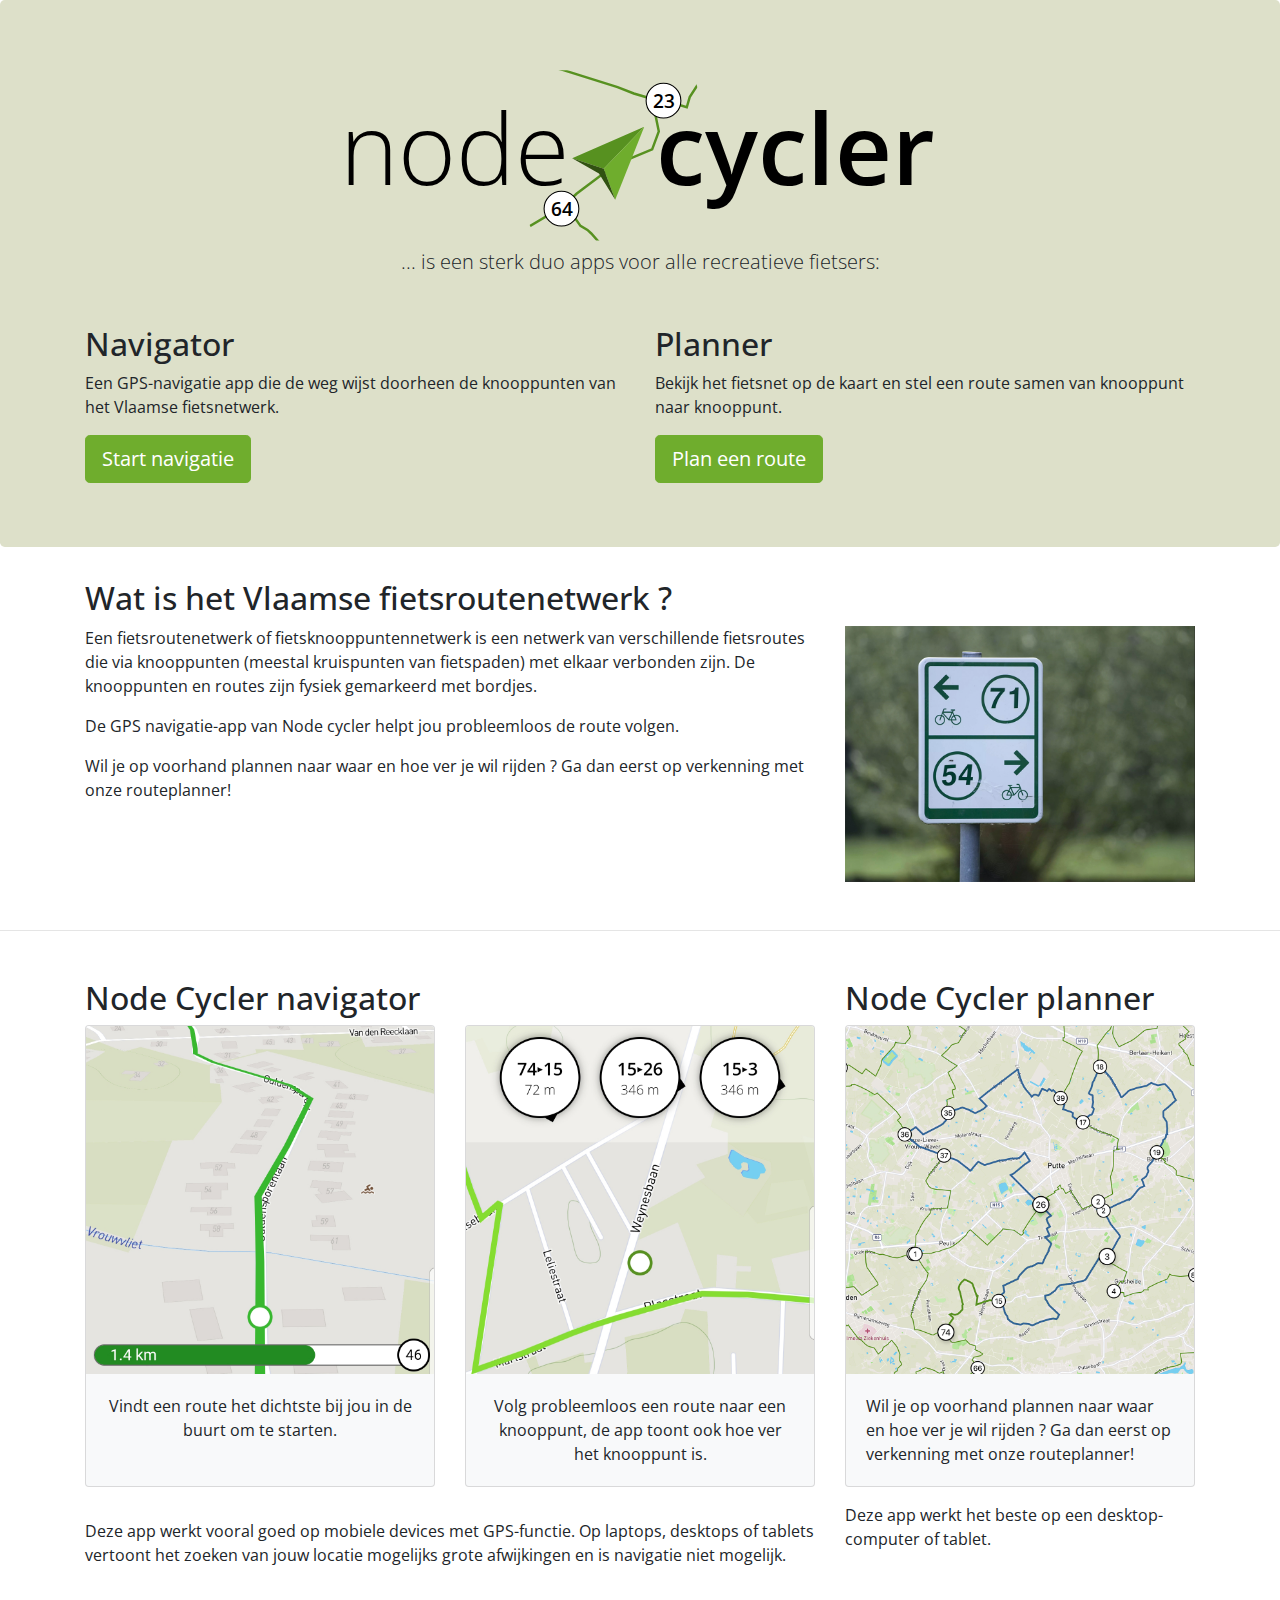
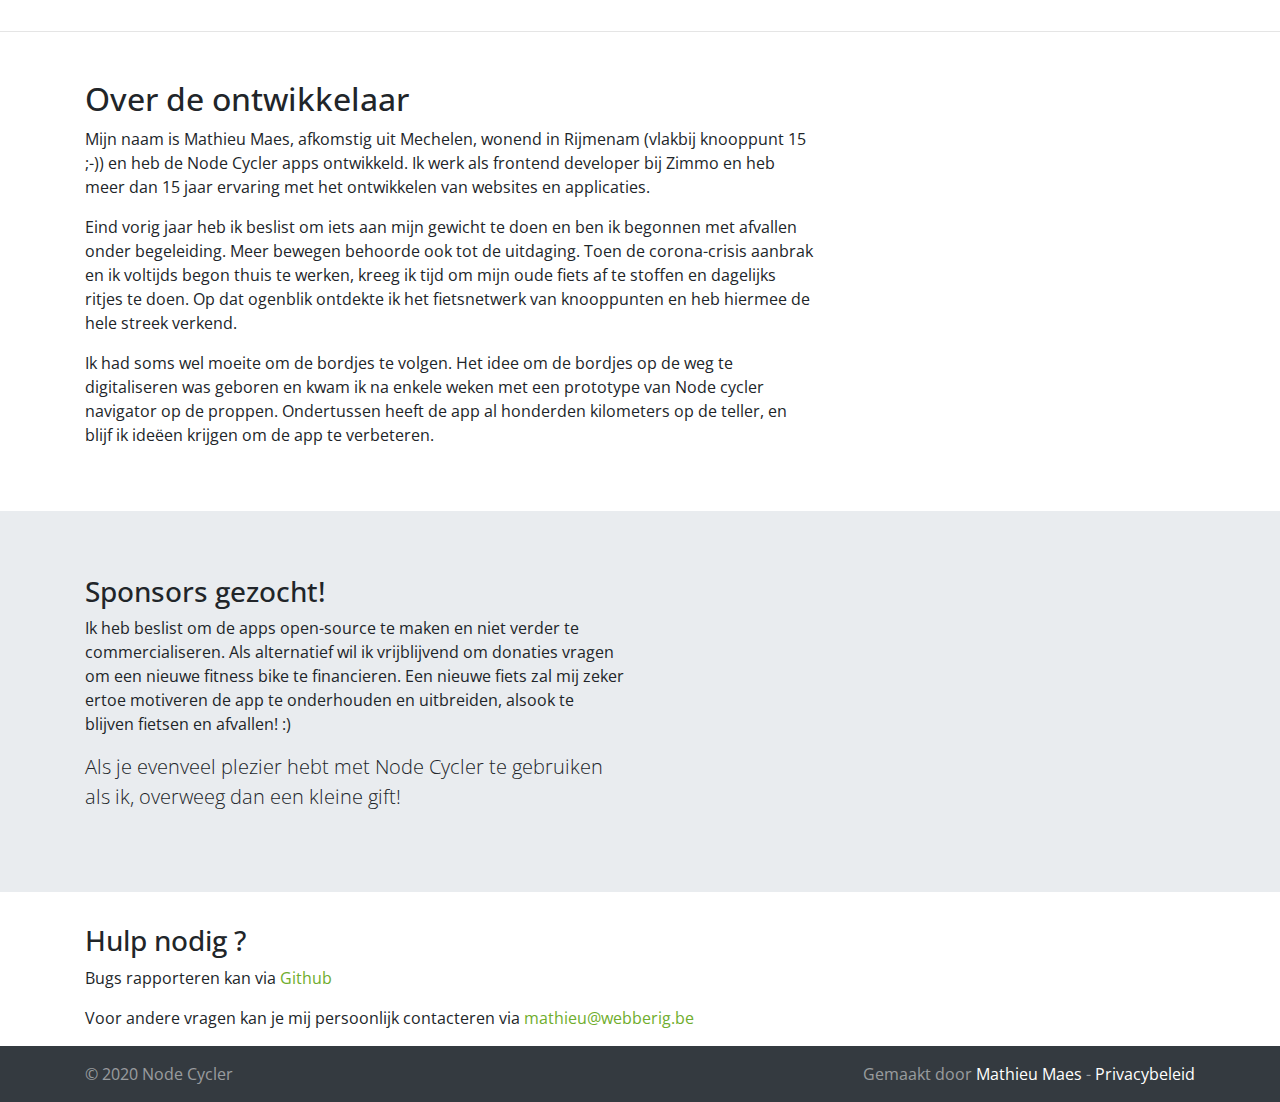
==== commit d1a9b851: "Updates" ====
--- a/index.html
+++ b/index.html
@@ -1 +1 @@
-<!doctype html><html lang="nl"><head><meta charset="utf-8"><meta name="viewport" content="width=device-width,initial-scale=1,shrink-to-fit=no"><link rel="icon" sizes="192x192" href="/touch-icon-192x192.png"><link rel="apple-touch-icon-precomposed" sizes="180x180" href="/apple-touch-icon-180x180-precomposed.png"><link rel="apple-touch-icon-precomposed" sizes="152x152" href="/apple-touch-icon-152x152-precomposed.png"><link rel="apple-touch-icon-precomposed" sizes="144x144" href="/apple-touch-icon-144x144-precomposed.png"><link rel="apple-touch-icon-precomposed" sizes="120x120" href="/apple-touch-icon-120x120-precomposed.png"><link rel="apple-touch-icon-precomposed" sizes="114x114" href="/apple-touch-icon-114x114-precomposed.png"><link rel="apple-touch-icon-precomposed" sizes="76x76" href="/apple-touch-icon-76x76-precomposed.png"><link rel="apple-touch-icon-precomposed" sizes="72x72" href="/apple-touch-icon-72x72-precomposed.png"><link rel="apple-touch-icon-precomposed" href="/apple-touch-icon-precomposed.png"><title>Node cycler Navigator &amp; Planner</title><link href="main.3388577870a3cd1ab284.css" rel="stylesheet"><script src="main.67f717727d486c986fca.js"></script></head><body><section class="jumbotron intro"><svg class="logo" xmlns="http://www.w3.org/2000/svg" viewBox="0 0 5628 1715"><defs><clipPath id="a"><rect x="1765" y="58" width="1597" height="1597" rx="222.6" fill="none"/></clipPath></defs><g clip-path="url(#a)"><path fill="#fff" stroke="#579120" stroke-miterlimit="10" stroke-width="23" d="M3033.96 358.93L2756 276.63l-152.41-59.47L2088.34 55.4l-108.38-29.81"/><path fill="none" stroke="#579120" stroke-miterlimit="10" stroke-width="23" d="M2901.6 342.38l131.59 35.35 10.95-34.51 208.85 62.83 27.53-95.46 93.17-145.06"/><path fill="none" stroke="#579120" stroke-miterlimit="10" stroke-width="23" d="M2995.82 347.23l-41.56 107.94 36.19 176.45-62.18 169.31L2579.1 945.4l-360.6 272.28-124.26 117.47-330.25 194.7M2152.51 1372.31l103.22 146.48 65.43 37.73 35.92 33.27 88.16 99.33 21.61 45.8"/><circle cx="2077.46" cy="1357.41" r="162.98" fill="#fff" stroke="#000" stroke-miterlimit="10" stroke-width="10"/><text transform="translate(1975.51 1423.08)" font-size="178.603" font-family="OpenSans-Semibold,Open Sans" font-weight="600">64</text><circle cx="3034.56" cy="344.26" r="162.98" fill="#fff" stroke="#000" stroke-miterlimit="10" stroke-width="10"/><text transform="translate(2932.61 409.36)" font-size="178.603" font-family="OpenSans-Semibold,Open Sans" font-weight="600">23</text><path fill="#579120" d="M2177.92 883.34l296.09 98.68 379.94-394.34-676.03 295.66z"/><path fill="#6fad2d" d="M2581.77 1273.48l-107.76-291.46 379.94-394.34-272.18 685.8z"/><path fill="#315112" d="M2429.02 1026.83l152.75 246.65-107.76-291.46-296.09-98.68 251.1 143.49z"/></g><g font-size="928.356"><text transform="translate(.22 1137.54)" font-family="OpenSans-Light,Open Sans" font-weight="300">node</text><text transform="translate(2967.39 1137.76)" font-family="OpenSans-Semibold,Open Sans" font-weight="600">cycler</text></g></svg><h1 class="display-4 text-center sr-only">Node cycler</h1><div class="container"><p class="lead text-center mb-5">... is een sterk duo apps voor alle recreatieve fietsers:</p><div class="row"><div class="col-sm-6"><h2>Navigator</h2><p>Een GPS-navigatie app die de weg wijst doorheen de knooppunten van het Vlaamse fietsnetwerk.</p><a target="_blank" href="https://www.nodecycler.net/navigator" class="btn btn-primary btn-lg">Start navigatie</a></div><div class="col-sm-6"><h2>Planner</h2><p>Bekijk het fietsnet op de kaart en stel een route samen van knooppunt naar knooppunt.</p><a class="btn btn-primary btn-lg" href="https://www.nodecycler.net/planner" target="_blank">Plan een route</a></div></div></div></section><section class="container"><h2>Wat is het Vlaamse fietsroutenetwerk ?</h2><div class="row"><div class="col-sm-8"><p>Een fietsroutenetwerk of fietsknooppuntennetwerk is een netwerk van verschillende fietsroutes die via knooppunten (meestal kruispunten van fietspaden) met elkaar verbonden zijn. De knooppunten en routes zijn fysiek gemarkeerd met bordjes.</p><p>De GPS navigatie-app van Node cycler helpt jou probleemloos de route volgen.</p><p>Wil je op voorhand plannen naar waar en hoe ver je wil rijden ? Ga dan eerst op verkenning met onze routeplanner!</p></div><div class="col-sm-4"><img src="/fietsknooppunten.jpg" class="img-fluid" alt="Verkeersbord met fietsknooppunten"/></div></div></section><hr class="my-5"/><section class="container"><div class="row"><div class="col-sm-8"><h2>Node Cycler navigator</h2><div class="row"><div class="col-sm-6">Vindt een route het dichtste bij jou in de buurt</div><div class="col-sm-6">Volg probleemloos een route naar een knooppunt, de app toont ook hoe ver het knooppunt is.</div></div><p>Deze app werkt vooral goed op mobiele devices met GPS-functie. Op laptops, desktops of tablets vertoont het zoeken van jouw locatie mogelijks grote afwijkingen en is navigatie niet mogelijk.</p></div><div class="col-sm-4"><h2>Node Cycler planner</h2><p>Wil je op voorhand plannen naar waar en hoe ver je wil rijden ? Ga dan eerst op verkenning met onze routeplanner!</p><p>Deze app werkt het beste op een desktop-computer of tablet.</p></div></div></section><hr class="my-5"/><section class="container pb-5"><h2>Over de ontwikkelaar</h2><div class="row"><div class="col-sm-8"><p>Mijn naam is Mathieu Maes, afkomstig uit Mechelen, wonend in Rijmenam (vlakbij knooppunt 15 ;-)) en heb de Node Cycler apps ontwikkeld. Ik werk als frontend developer bij Zimmo en heb meer dan 15 jaar ervaring met het ontwikkelen van websites en applicaties.</p><p>Eind vorig jaar heb ik beslist om iets aan mijn gewicht te doen en ben ik begonnen met afvallen onder begeleiding. Meer bewegen behoorde ook tot de uitdaging. Toen de corona-crisis aanbrak en ik voltijds begon thuis te werken, kreeg ik tijd om mijn oude fiets af te stoffen en dagelijks ritjes te doen. Op dat ogenblik ontdekte ik het fietsnetwerk van knooppunten en heb hiermee de hele streek verkend.</p><p>Ik had soms wel moeite om de bordjes te volgen. Het idee om de bordjes op de weg te digitaliseren was geboren en kwam ik na enkele weken met een prototype van Node cycler navigator op de proppen. Ondertussen heeft de app al honderden kilometers op de teller, en blijf ik ideëen krijgen om de app te verbeteren.</p></div><div class="col-sm-4"><iframe height="160" width="300" frameborder="0" allowtransparency="true" scrolling="no" src="https://www.strava.com/athletes/52616635/activity-summary/b0391c9489c37d69f45819d7848017258350efc4"></iframe></div></div></section><section class="jumbotron jumbotron-fluid"><div class="container"><h3>Sponsors gezocht!</h3><div class="row"><div class="col-lg-6 col-md-4"><p>Ik heb beslist om de apps open-source te maken en niet verder te commercialiseren. Als alternatief wil ik vrijblijvend om donaties vragen om een nieuwe fitness bike te financieren. Een nieuwe fiets zal mij zeker ertoe motiveren de app te onderhouden en uitbreiden, alsook te blijven fietsen en afvallen! :)</p><p class="lead">Als je evenveel plezier hebt met Node Cycler te gebruiken als ik, overweeg dan een kleine gift!</p></div><div class="col-lg-6 col-md-8 mb-5"><div id="mathieu-fietst-en-bouwt-node-cycler" class="widget float-md-right" value="show-with-image" data-slug="mathieu-fietst-en-bouwt-node-cycler" data-lang="nl" data-card="show" data-success_url="" data-fail_url=""></div><script src="https://res.cloudinary.com/dxhaja5tz/raw/upload/script_main.js"></script></div></div></div></section><section class="container"><h3>Hulp nodig ?</h3><p>Bugs rapporteren kan via <a href="https://github.com/nodecycler">Github</a></p><p>Voor andere vragen kan je mij persoonlijk contacteren via <a href="mailto:mathieu@webberig.be">mathieu@webberig.be</a></p></section><footer class="navbar navbar-dark bg-dark"><div class="container"><span class="navbar-text">&copy; 2020 Node Cycler</span> <span class="navbar-text pull-right">Gemaakt door <a href="mailto:mathieu@webberig.be">Mathieu Maes</a></span></div></footer></body></html>+<!doctype html><html lang="nl"><head><meta charset="utf-8"><meta name="viewport" content="width=device-width,initial-scale=1,shrink-to-fit=no"><link rel="icon" sizes="192x192" href="/touch-icon-192x192.png"><link rel="apple-touch-icon-precomposed" sizes="180x180" href="/apple-touch-icon-180x180-precomposed.png"><link rel="apple-touch-icon-precomposed" sizes="152x152" href="/apple-touch-icon-152x152-precomposed.png"><link rel="apple-touch-icon-precomposed" sizes="144x144" href="/apple-touch-icon-144x144-precomposed.png"><link rel="apple-touch-icon-precomposed" sizes="120x120" href="/apple-touch-icon-120x120-precomposed.png"><link rel="apple-touch-icon-precomposed" sizes="114x114" href="/apple-touch-icon-114x114-precomposed.png"><link rel="apple-touch-icon-precomposed" sizes="76x76" href="/apple-touch-icon-76x76-precomposed.png"><link rel="apple-touch-icon-precomposed" sizes="72x72" href="/apple-touch-icon-72x72-precomposed.png"><link rel="apple-touch-icon-precomposed" href="/apple-touch-icon-precomposed.png"><title>Node cycler Navigator &amp; Planner</title><link href="main.3ed77b49668e5b57c818.css" rel="stylesheet"><script src="main.0af7f35c769209436b27.js"></script></head><body><section class="jumbotron intro"><svg class="logo" xmlns="http://www.w3.org/2000/svg" viewBox="0 0 5628 1715"><defs><clipPath id="a"><rect x="1765" y="58" width="1597" height="1597" rx="222.6" fill="none"/></clipPath></defs><g clip-path="url(#a)"><path fill="#fff" stroke="#579120" stroke-miterlimit="10" stroke-width="23" d="M3033.96 358.93L2756 276.63l-152.41-59.47L2088.34 55.4l-108.38-29.81"/><path fill="none" stroke="#579120" stroke-miterlimit="10" stroke-width="23" d="M2901.6 342.38l131.59 35.35 10.95-34.51 208.85 62.83 27.53-95.46 93.17-145.06"/><path fill="none" stroke="#579120" stroke-miterlimit="10" stroke-width="23" d="M2995.82 347.23l-41.56 107.94 36.19 176.45-62.18 169.31L2579.1 945.4l-360.6 272.28-124.26 117.47-330.25 194.7M2152.51 1372.31l103.22 146.48 65.43 37.73 35.92 33.27 88.16 99.33 21.61 45.8"/><circle cx="2077.46" cy="1357.41" r="162.98" fill="#fff" stroke="#000" stroke-miterlimit="10" stroke-width="10"/><text transform="translate(1975.51 1423.08)" font-size="178.603" font-family="OpenSans-Semibold,Open Sans" font-weight="600">64</text><circle cx="3034.56" cy="344.26" r="162.98" fill="#fff" stroke="#000" stroke-miterlimit="10" stroke-width="10"/><text transform="translate(2932.61 409.36)" font-size="178.603" font-family="OpenSans-Semibold,Open Sans" font-weight="600">23</text><path fill="#579120" d="M2177.92 883.34l296.09 98.68 379.94-394.34-676.03 295.66z"/><path fill="#6fad2d" d="M2581.77 1273.48l-107.76-291.46 379.94-394.34-272.18 685.8z"/><path fill="#315112" d="M2429.02 1026.83l152.75 246.65-107.76-291.46-296.09-98.68 251.1 143.49z"/></g><g font-size="928.356"><text transform="translate(.22 1137.54)" font-family="OpenSans-Light,Open Sans" font-weight="300">node</text><text transform="translate(2967.39 1137.76)" font-family="OpenSans-Semibold,Open Sans" font-weight="600">cycler</text></g></svg><h1 class="display-4 text-center sr-only">Node cycler</h1><div class="container"><p class="lead text-center mb-5">... is een sterk duo apps voor alle recreatieve fietsers:</p><div class="row"><div class="col-sm-6"><h2>Navigator</h2><p>Een GPS-navigatie app die de weg wijst doorheen de knooppunten van het Vlaamse fietsnetwerk.</p><a target="_blank" href="https://www.nodecycler.net/navigator" class="btn btn-primary btn-lg">Start navigatie</a></div><div class="col-sm-6"><h2>Planner</h2><p>Bekijk het fietsnet op de kaart en stel een route samen van knooppunt naar knooppunt.</p><a class="btn btn-primary btn-lg" href="https://www.nodecycler.net/planner" target="_blank">Plan een route</a></div></div></div></section><section class="container"><h2>Wat is het Vlaamse fietsroutenetwerk ?</h2><div class="row"><div class="col-sm-8"><p>Een fietsroutenetwerk of fietsknooppuntennetwerk is een netwerk van verschillende fietsroutes die via knooppunten (meestal kruispunten van fietspaden) met elkaar verbonden zijn. De knooppunten en routes zijn fysiek gemarkeerd met bordjes.</p><p>De GPS navigatie-app van Node cycler helpt jou probleemloos de route volgen.</p><p>Wil je op voorhand plannen naar waar en hoe ver je wil rijden ? Ga dan eerst op verkenning met onze routeplanner!</p></div><div class="col-sm-4"><img src="/fietsknooppunten.jpg" class="img-fluid" alt="Verkeersbord met fietsknooppunten"/></div></div></section><hr class="my-5"/><section class="container"><div class="row"><div class="col-sm-8"><h2>Node Cycler navigator</h2><div class="row mb-3"><div class="col-sm-6 text-center"><div class="card bg-light mb-3"><img class="card-img-top" src="/screenshot-1.jpg" alt="Screenshot van navigator app"/><div class="card-body"><p class="card-text">Vindt een route het dichtste bij jou in de buurt om te starten.<br/>&nbsp;</p></div></div></div><div class="col-sm-6 text-center"><div class="card bg-light mb-3"><img class="card-img-top" src="/screenshot-2.jpg" alt="Screenshot van navigator app"/><div class="card-body"><p class="card-text">Volg probleemloos een route naar een knooppunt, de app toont ook hoe ver het knooppunt is.</p></div></div></div></div><p>Deze app werkt vooral goed op mobiele devices met GPS-functie. Op laptops, desktops of tablets vertoont het zoeken van jouw locatie mogelijks grote afwijkingen en is navigatie niet mogelijk.</p></div><div class="col-sm-4"><h2>Node Cycler planner</h2><div class="card bg-light mb-3"><img class="card-img-top" src="/screenshot-planner.jpg" alt="Screenshot van planner app"/><div class="card-body"><p class="card-text">Wil je op voorhand plannen naar waar en hoe ver je wil rijden ? Ga dan eerst op verkenning met onze routeplanner!</p></div></div><p>Deze app werkt het beste op een desktop-computer of tablet.</p></div></div></section><hr class="my-5"/><section class="container pb-5"><h2>Over de ontwikkelaar</h2><div class="row"><div class="col-sm-8"><p>Mijn naam is Mathieu Maes, afkomstig uit Mechelen, wonend in Rijmenam (vlakbij knooppunt 15 ;-)) en heb de Node Cycler apps ontwikkeld. Ik werk als frontend developer bij Zimmo en heb meer dan 15 jaar ervaring met het ontwikkelen van websites en applicaties.</p><p>Eind vorig jaar heb ik beslist om iets aan mijn gewicht te doen en ben ik begonnen met afvallen onder begeleiding. Meer bewegen behoorde ook tot de uitdaging. Toen de corona-crisis aanbrak en ik voltijds begon thuis te werken, kreeg ik tijd om mijn oude fiets af te stoffen en dagelijks ritjes te doen. Op dat ogenblik ontdekte ik het fietsnetwerk van knooppunten en heb hiermee de hele streek verkend.</p><p>Ik had soms wel moeite om de bordjes te volgen. Het idee om de bordjes op de weg te digitaliseren was geboren en kwam ik na enkele weken met een prototype van Node cycler navigator op de proppen. Ondertussen heeft de app al honderden kilometers op de teller, en blijf ik ideëen krijgen om de app te verbeteren.</p></div><div class="col-sm-4"><iframe height="160" width="300" frameborder="0" allowtransparency="true" scrolling="no" src="https://www.strava.com/athletes/52616635/activity-summary/b0391c9489c37d69f45819d7848017258350efc4"></iframe></div></div></section><section class="jumbotron jumbotron-fluid"><div class="container"><h3>Sponsors gezocht!</h3><div class="row"><div class="col-lg-6 col-md-4"><p>Ik heb beslist om de apps open-source te maken en niet verder te commercialiseren. Als alternatief wil ik vrijblijvend om donaties vragen om een nieuwe fitness bike te financieren. Een nieuwe fiets zal mij zeker ertoe motiveren de app te onderhouden en uitbreiden, alsook te blijven fietsen en afvallen! :)</p><p class="lead">Als je evenveel plezier hebt met Node Cycler te gebruiken als ik, overweeg dan een kleine gift!</p></div><div class="col-lg-6 col-md-8 mb-5"><div id="mathieu-fietst-en-bouwt-node-cycler" class="widget float-md-right" value="show-with-image" data-slug="mathieu-fietst-en-bouwt-node-cycler" data-lang="nl" data-card="show" data-success_url="" data-fail_url=""></div><script src="https://res.cloudinary.com/dxhaja5tz/raw/upload/script_main.js"></script></div></div></div></section><section class="container"><h3>Hulp nodig ?</h3><p>Bugs rapporteren kan via <a href="https://github.com/nodecycler">Github</a></p><p>Voor andere vragen kan je mij persoonlijk contacteren via <a href="mailto:mathieu@webberig.be">mathieu@webberig.be</a></p></section><footer class="navbar navbar-dark bg-dark"><div class="container"><span class="navbar-text">&copy; 2020 Node Cycler</span> <span class="navbar-text pull-right">Gemaakt door <a href="mailto:mathieu@webberig.be">Mathieu Maes</a> - <a href="/privacy.html">Privacybeleid</a></span></div></footer></body></html>--- a/main.3ed77b49668e5b57c818.css
+++ b/main.3ed77b49668e5b57c818.css
@@ -0,0 +1,8 @@
+@import url(https://fonts.googleapis.com/css2?family=Open+Sans:wght@300;400;600;700&display=swap);
+/*!
+ * Bootstrap v4.4.1 (https://getbootstrap.com/)
+ * Copyright 2011-2019 The Bootstrap Authors
+ * Copyright 2011-2019 Twitter, Inc.
+ * Licensed under MIT (https://github.com/twbs/bootstrap/blob/master/LICENSE)
+ */:root{--blue: #007bff;--indigo: #6610f2;--purple: #6f42c1;--pink: #e83e8c;--red: #dc3545;--orange: #fd7e14;--yellow: #ffc107;--green: #6FAD2D;--teal: #20c997;--cyan: #17a2b8;--white: #fff;--gray: #6c757d;--gray-dark: #343a40;--primary: #6FAD2D;--secondary: #6c757d;--success: #6FAD2D;--info: #17a2b8;--warning: #ffc107;--danger: #dc3545;--light: #f8f9fa;--dark: #343a40;--breakpoint-xs: 0;--breakpoint-sm: 576px;--breakpoint-md: 768px;--breakpoint-lg: 992px;--breakpoint-xl: 1200px;--font-family-sans-serif: -apple-system, BlinkMacSystemFont, "Segoe UI", Roboto, "Helvetica Neue", Arial, "Noto Sans", sans-serif, "Apple Color Emoji", "Segoe UI Emoji", "Segoe UI Symbol", "Noto Color Emoji";--font-family-monospace: SFMono-Regular, Menlo, Monaco, Consolas, "Liberation Mono", "Courier New", monospace}*,*::before,*::after{box-sizing:border-box}html{font-family:sans-serif;line-height:1.15;-webkit-text-size-adjust:100%;-webkit-tap-highlight-color:rgba(0,0,0,0)}article,aside,figcaption,figure,footer,header,hgroup,main,nav,section{display:block}body{margin:0;font-family:"Open Sans",sans-serif;font-size:1rem;font-weight:400;line-height:1.5;color:#212529;text-align:left;background-color:#fff}[tabindex="-1"]:focus:not(.focus-visible){outline:0 !important}[tabindex="-1"]:focus:not(:focus-visible){outline:0 !important}hr{box-sizing:content-box;height:0;overflow:visible}h1,h2,h3,h4,h5,h6{margin-top:0;margin-bottom:.5rem}p{margin-top:0;margin-bottom:1rem}abbr[title],abbr[data-original-title]{text-decoration:underline;-webkit-text-decoration:underline dotted;text-decoration:underline dotted;cursor:help;border-bottom:0;-webkit-text-decoration-skip-ink:none;text-decoration-skip-ink:none}address{margin-bottom:1rem;font-style:normal;line-height:inherit}ol,ul,dl{margin-top:0;margin-bottom:1rem}ol ol,ul ul,ol ul,ul ol{margin-bottom:0}dt{font-weight:700}dd{margin-bottom:.5rem;margin-left:0}blockquote{margin:0 0 1rem}b,strong{font-weight:bolder}small{font-size:80%}sub,sup{position:relative;font-size:75%;line-height:0;vertical-align:baseline}sub{bottom:-.25em}sup{top:-.5em}a{color:#6FAD2D;text-decoration:none;background-color:transparent}a:hover{color:#48701d;text-decoration:underline}a:not([href]){color:inherit;text-decoration:none}a:not([href]):hover{color:inherit;text-decoration:none}pre,code,kbd,samp{font-family:SFMono-Regular,Menlo,Monaco,Consolas,"Liberation Mono","Courier New",monospace;font-size:1em}pre{margin-top:0;margin-bottom:1rem;overflow:auto}figure{margin:0 0 1rem}img{vertical-align:middle;border-style:none}svg{overflow:hidden;vertical-align:middle}table{border-collapse:collapse}caption{padding-top:.75rem;padding-bottom:.75rem;color:#6c757d;text-align:left;caption-side:bottom}th{text-align:inherit}label{display:inline-block;margin-bottom:.5rem}button{border-radius:0}button:focus{outline:1px dotted;outline:5px auto -webkit-focus-ring-color}input,button,select,optgroup,textarea{margin:0;font-family:inherit;font-size:inherit;line-height:inherit}button,input{overflow:visible}button,select{text-transform:none}select{word-wrap:normal}button,[type="button"],[type="reset"],[type="submit"]{-webkit-appearance:button}button:not(:disabled),[type="button"]:not(:disabled),[type="reset"]:not(:disabled),[type="submit"]:not(:disabled){cursor:pointer}button::-moz-focus-inner,[type="button"]::-moz-focus-inner,[type="reset"]::-moz-focus-inner,[type="submit"]::-moz-focus-inner{padding:0;border-style:none}input[type="radio"],input[type="checkbox"]{box-sizing:border-box;padding:0}input[type="date"],input[type="time"],input[type="datetime-local"],input[type="month"]{-webkit-appearance:listbox}textarea{overflow:auto;resize:vertical}fieldset{min-width:0;padding:0;margin:0;border:0}legend{display:block;width:100%;max-width:100%;padding:0;margin-bottom:.5rem;font-size:1.5rem;line-height:inherit;color:inherit;white-space:normal}progress{vertical-align:baseline}[type="number"]::-webkit-inner-spin-button,[type="number"]::-webkit-outer-spin-button{height:auto}[type="search"]{outline-offset:-2px;-webkit-appearance:none}[type="search"]::-webkit-search-decoration{-webkit-appearance:none}::-webkit-file-upload-button{font:inherit;-webkit-appearance:button}output{display:inline-block}summary{display:list-item;cursor:pointer}template{display:none}[hidden]{display:none !important}h1,h2,h3,h4,h5,h6,.h1,.h2,.h3,.h4,.h5,.h6{margin-bottom:.5rem;font-weight:500;line-height:1.2}h1,.h1{font-size:2.5rem}h2,.h2{font-size:2rem}h3,.h3{font-size:1.75rem}h4,.h4{font-size:1.5rem}h5,.h5{font-size:1.25rem}h6,.h6{font-size:1rem}.lead{font-size:1.25rem;font-weight:300}.display-1{font-size:6rem;font-weight:300;line-height:1.2}.display-2{font-size:5.5rem;font-weight:300;line-height:1.2}.display-3{font-size:4.5rem;font-weight:300;line-height:1.2}.display-4{font-size:3.5rem;font-weight:300;line-height:1.2}hr{margin-top:1rem;margin-bottom:1rem;border:0;border-top:1px solid rgba(0,0,0,0.1)}small,.small{font-size:80%;font-weight:400}mark,.mark{padding:.2em;background-color:#fcf8e3}.list-unstyled{padding-left:0;list-style:none}.list-inline{padding-left:0;list-style:none}.list-inline-item{display:inline-block}.list-inline-item:not(:last-child){margin-right:.5rem}.initialism{font-size:90%;text-transform:uppercase}.blockquote{margin-bottom:1rem;font-size:1.25rem}.blockquote-footer{display:block;font-size:80%;color:#6c757d}.blockquote-footer::before{content:"\2014\00A0"}.img-fluid{max-width:100%;height:auto}.img-thumbnail{padding:.25rem;background-color:#fff;border:1px solid #dee2e6;border-radius:.25rem;max-width:100%;height:auto}.figure{display:inline-block}.figure-img{margin-bottom:.5rem;line-height:1}.figure-caption{font-size:90%;color:#6c757d}.container{width:100%;padding-right:15px;padding-left:15px;margin-right:auto;margin-left:auto}@media (min-width: 576px){.container{max-width:540px}}@media (min-width: 768px){.container{max-width:720px}}@media (min-width: 992px){.container{max-width:960px}}@media (min-width: 1200px){.container{max-width:1140px}}.container-fluid,.container-sm,.container-md,.container-lg,.container-xl{width:100%;padding-right:15px;padding-left:15px;margin-right:auto;margin-left:auto}@media (min-width: 576px){.container,.container-sm{max-width:540px}}@media (min-width: 768px){.container,.container-sm,.container-md{max-width:720px}}@media (min-width: 992px){.container,.container-sm,.container-md,.container-lg{max-width:960px}}@media (min-width: 1200px){.container,.container-sm,.container-md,.container-lg,.container-xl{max-width:1140px}}.row{display:flex;flex-wrap:wrap;margin-right:-15px;margin-left:-15px}.no-gutters{margin-right:0;margin-left:0}.no-gutters>.col,.no-gutters>[class*="col-"]{padding-right:0;padding-left:0}.col-1,.col-2,.col-3,.col-4,.col-5,.col-6,.col-7,.col-8,.col-9,.col-10,.col-11,.col-12,.col,.col-auto,.col-sm-1,.col-sm-2,.col-sm-3,.col-sm-4,.col-sm-5,.col-sm-6,.col-sm-7,.col-sm-8,.col-sm-9,.col-sm-10,.col-sm-11,.col-sm-12,.col-sm,.col-sm-auto,.col-md-1,.col-md-2,.col-md-3,.col-md-4,.col-md-5,.col-md-6,.col-md-7,.col-md-8,.col-md-9,.col-md-10,.col-md-11,.col-md-12,.col-md,.col-md-auto,.col-lg-1,.col-lg-2,.col-lg-3,.col-lg-4,.col-lg-5,.col-lg-6,.col-lg-7,.col-lg-8,.col-lg-9,.col-lg-10,.col-lg-11,.col-lg-12,.col-lg,.col-lg-auto,.col-xl-1,.col-xl-2,.col-xl-3,.col-xl-4,.col-xl-5,.col-xl-6,.col-xl-7,.col-xl-8,.col-xl-9,.col-xl-10,.col-xl-11,.col-xl-12,.col-xl,.col-xl-auto{position:relative;width:100%;padding-right:15px;padding-left:15px}.col{flex-basis:0;flex-grow:1;max-width:100%}.row-cols-1>*{flex:0 0 100%;max-width:100%}.row-cols-2>*{flex:0 0 50%;max-width:50%}.row-cols-3>*{flex:0 0 33.33333%;max-width:33.33333%}.row-cols-4>*{flex:0 0 25%;max-width:25%}.row-cols-5>*{flex:0 0 20%;max-width:20%}.row-cols-6>*{flex:0 0 16.66667%;max-width:16.66667%}.col-auto{flex:0 0 auto;width:auto;max-width:100%}.col-1{flex:0 0 8.33333%;max-width:8.33333%}.col-2{flex:0 0 16.66667%;max-width:16.66667%}.col-3{flex:0 0 25%;max-width:25%}.col-4{flex:0 0 33.33333%;max-width:33.33333%}.col-5{flex:0 0 41.66667%;max-width:41.66667%}.col-6{flex:0 0 50%;max-width:50%}.col-7{flex:0 0 58.33333%;max-width:58.33333%}.col-8{flex:0 0 66.66667%;max-width:66.66667%}.col-9{flex:0 0 75%;max-width:75%}.col-10{flex:0 0 83.33333%;max-width:83.33333%}.col-11{flex:0 0 91.66667%;max-width:91.66667%}.col-12{flex:0 0 100%;max-width:100%}.order-first{order:-1}.order-last{order:13}.order-0{order:0}.order-1{order:1}.order-2{order:2}.order-3{order:3}.order-4{order:4}.order-5{order:5}.order-6{order:6}.order-7{order:7}.order-8{order:8}.order-9{order:9}.order-10{order:10}.order-11{order:11}.order-12{order:12}.offset-1{margin-left:8.33333%}.offset-2{margin-left:16.66667%}.offset-3{margin-left:25%}.offset-4{margin-left:33.33333%}.offset-5{margin-left:41.66667%}.offset-6{margin-left:50%}.offset-7{margin-left:58.33333%}.offset-8{margin-left:66.66667%}.offset-9{margin-left:75%}.offset-10{margin-left:83.33333%}.offset-11{margin-left:91.66667%}@media (min-width: 576px){.col-sm{flex-basis:0;flex-grow:1;max-width:100%}.row-cols-sm-1>*{flex:0 0 100%;max-width:100%}.row-cols-sm-2>*{flex:0 0 50%;max-width:50%}.row-cols-sm-3>*{flex:0 0 33.33333%;max-width:33.33333%}.row-cols-sm-4>*{flex:0 0 25%;max-width:25%}.row-cols-sm-5>*{flex:0 0 20%;max-width:20%}.row-cols-sm-6>*{flex:0 0 16.66667%;max-width:16.66667%}.col-sm-auto{flex:0 0 auto;width:auto;max-width:100%}.col-sm-1{flex:0 0 8.33333%;max-width:8.33333%}.col-sm-2{flex:0 0 16.66667%;max-width:16.66667%}.col-sm-3{flex:0 0 25%;max-width:25%}.col-sm-4{flex:0 0 33.33333%;max-width:33.33333%}.col-sm-5{flex:0 0 41.66667%;max-width:41.66667%}.col-sm-6{flex:0 0 50%;max-width:50%}.col-sm-7{flex:0 0 58.33333%;max-width:58.33333%}.col-sm-8{flex:0 0 66.66667%;max-width:66.66667%}.col-sm-9{flex:0 0 75%;max-width:75%}.col-sm-10{flex:0 0 83.33333%;max-width:83.33333%}.col-sm-11{flex:0 0 91.66667%;max-width:91.66667%}.col-sm-12{flex:0 0 100%;max-width:100%}.order-sm-first{order:-1}.order-sm-last{order:13}.order-sm-0{order:0}.order-sm-1{order:1}.order-sm-2{order:2}.order-sm-3{order:3}.order-sm-4{order:4}.order-sm-5{order:5}.order-sm-6{order:6}.order-sm-7{order:7}.order-sm-8{order:8}.order-sm-9{order:9}.order-sm-10{order:10}.order-sm-11{order:11}.order-sm-12{order:12}.offset-sm-0{margin-left:0}.offset-sm-1{margin-left:8.33333%}.offset-sm-2{margin-left:16.66667%}.offset-sm-3{margin-left:25%}.offset-sm-4{margin-left:33.33333%}.offset-sm-5{margin-left:41.66667%}.offset-sm-6{margin-left:50%}.offset-sm-7{margin-left:58.33333%}.offset-sm-8{margin-left:66.66667%}.offset-sm-9{margin-left:75%}.offset-sm-10{margin-left:83.33333%}.offset-sm-11{margin-left:91.66667%}}@media (min-width: 768px){.col-md{flex-basis:0;flex-grow:1;max-width:100%}.row-cols-md-1>*{flex:0 0 100%;max-width:100%}.row-cols-md-2>*{flex:0 0 50%;max-width:50%}.row-cols-md-3>*{flex:0 0 33.33333%;max-width:33.33333%}.row-cols-md-4>*{flex:0 0 25%;max-width:25%}.row-cols-md-5>*{flex:0 0 20%;max-width:20%}.row-cols-md-6>*{flex:0 0 16.66667%;max-width:16.66667%}.col-md-auto{flex:0 0 auto;width:auto;max-width:100%}.col-md-1{flex:0 0 8.33333%;max-width:8.33333%}.col-md-2{flex:0 0 16.66667%;max-width:16.66667%}.col-md-3{flex:0 0 25%;max-width:25%}.col-md-4{flex:0 0 33.33333%;max-width:33.33333%}.col-md-5{flex:0 0 41.66667%;max-width:41.66667%}.col-md-6{flex:0 0 50%;max-width:50%}.col-md-7{flex:0 0 58.33333%;max-width:58.33333%}.col-md-8{flex:0 0 66.66667%;max-width:66.66667%}.col-md-9{flex:0 0 75%;max-width:75%}.col-md-10{flex:0 0 83.33333%;max-width:83.33333%}.col-md-11{flex:0 0 91.66667%;max-width:91.66667%}.col-md-12{flex:0 0 100%;max-width:100%}.order-md-first{order:-1}.order-md-last{order:13}.order-md-0{order:0}.order-md-1{order:1}.order-md-2{order:2}.order-md-3{order:3}.order-md-4{order:4}.order-md-5{order:5}.order-md-6{order:6}.order-md-7{order:7}.order-md-8{order:8}.order-md-9{order:9}.order-md-10{order:10}.order-md-11{order:11}.order-md-12{order:12}.offset-md-0{margin-left:0}.offset-md-1{margin-left:8.33333%}.offset-md-2{margin-left:16.66667%}.offset-md-3{margin-left:25%}.offset-md-4{margin-left:33.33333%}.offset-md-5{margin-left:41.66667%}.offset-md-6{margin-left:50%}.offset-md-7{margin-left:58.33333%}.offset-md-8{margin-left:66.66667%}.offset-md-9{margin-left:75%}.offset-md-10{margin-left:83.33333%}.offset-md-11{margin-left:91.66667%}}@media (min-width: 992px){.col-lg{flex-basis:0;flex-grow:1;max-width:100%}.row-cols-lg-1>*{flex:0 0 100%;max-width:100%}.row-cols-lg-2>*{flex:0 0 50%;max-width:50%}.row-cols-lg-3>*{flex:0 0 33.33333%;max-width:33.33333%}.row-cols-lg-4>*{flex:0 0 25%;max-width:25%}.row-cols-lg-5>*{flex:0 0 20%;max-width:20%}.row-cols-lg-6>*{flex:0 0 16.66667%;max-width:16.66667%}.col-lg-auto{flex:0 0 auto;width:auto;max-width:100%}.col-lg-1{flex:0 0 8.33333%;max-width:8.33333%}.col-lg-2{flex:0 0 16.66667%;max-width:16.66667%}.col-lg-3{flex:0 0 25%;max-width:25%}.col-lg-4{flex:0 0 33.33333%;max-width:33.33333%}.col-lg-5{flex:0 0 41.66667%;max-width:41.66667%}.col-lg-6{flex:0 0 50%;max-width:50%}.col-lg-7{flex:0 0 58.33333%;max-width:58.33333%}.col-lg-8{flex:0 0 66.66667%;max-width:66.66667%}.col-lg-9{flex:0 0 75%;max-width:75%}.col-lg-10{flex:0 0 83.33333%;max-width:83.33333%}.col-lg-11{flex:0 0 91.66667%;max-width:91.66667%}.col-lg-12{flex:0 0 100%;max-width:100%}.order-lg-first{order:-1}.order-lg-last{order:13}.order-lg-0{order:0}.order-lg-1{order:1}.order-lg-2{order:2}.order-lg-3{order:3}.order-lg-4{order:4}.order-lg-5{order:5}.order-lg-6{order:6}.order-lg-7{order:7}.order-lg-8{order:8}.order-lg-9{order:9}.order-lg-10{order:10}.order-lg-11{order:11}.order-lg-12{order:12}.offset-lg-0{margin-left:0}.offset-lg-1{margin-left:8.33333%}.offset-lg-2{margin-left:16.66667%}.offset-lg-3{margin-left:25%}.offset-lg-4{margin-left:33.33333%}.offset-lg-5{margin-left:41.66667%}.offset-lg-6{margin-left:50%}.offset-lg-7{margin-left:58.33333%}.offset-lg-8{margin-left:66.66667%}.offset-lg-9{margin-left:75%}.offset-lg-10{margin-left:83.33333%}.offset-lg-11{margin-left:91.66667%}}@media (min-width: 1200px){.col-xl{flex-basis:0;flex-grow:1;max-width:100%}.row-cols-xl-1>*{flex:0 0 100%;max-width:100%}.row-cols-xl-2>*{flex:0 0 50%;max-width:50%}.row-cols-xl-3>*{flex:0 0 33.33333%;max-width:33.33333%}.row-cols-xl-4>*{flex:0 0 25%;max-width:25%}.row-cols-xl-5>*{flex:0 0 20%;max-width:20%}.row-cols-xl-6>*{flex:0 0 16.66667%;max-width:16.66667%}.col-xl-auto{flex:0 0 auto;width:auto;max-width:100%}.col-xl-1{flex:0 0 8.33333%;max-width:8.33333%}.col-xl-2{flex:0 0 16.66667%;max-width:16.66667%}.col-xl-3{flex:0 0 25%;max-width:25%}.col-xl-4{flex:0 0 33.33333%;max-width:33.33333%}.col-xl-5{flex:0 0 41.66667%;max-width:41.66667%}.col-xl-6{flex:0 0 50%;max-width:50%}.col-xl-7{flex:0 0 58.33333%;max-width:58.33333%}.col-xl-8{flex:0 0 66.66667%;max-width:66.66667%}.col-xl-9{flex:0 0 75%;max-width:75%}.col-xl-10{flex:0 0 83.33333%;max-width:83.33333%}.col-xl-11{flex:0 0 91.66667%;max-width:91.66667%}.col-xl-12{flex:0 0 100%;max-width:100%}.order-xl-first{order:-1}.order-xl-last{order:13}.order-xl-0{order:0}.order-xl-1{order:1}.order-xl-2{order:2}.order-xl-3{order:3}.order-xl-4{order:4}.order-xl-5{order:5}.order-xl-6{order:6}.order-xl-7{order:7}.order-xl-8{order:8}.order-xl-9{order:9}.order-xl-10{order:10}.order-xl-11{order:11}.order-xl-12{order:12}.offset-xl-0{margin-left:0}.offset-xl-1{margin-left:8.33333%}.offset-xl-2{margin-left:16.66667%}.offset-xl-3{margin-left:25%}.offset-xl-4{margin-left:33.33333%}.offset-xl-5{margin-left:41.66667%}.offset-xl-6{margin-left:50%}.offset-xl-7{margin-left:58.33333%}.offset-xl-8{margin-left:66.66667%}.offset-xl-9{margin-left:75%}.offset-xl-10{margin-left:83.33333%}.offset-xl-11{margin-left:91.66667%}}.btn{display:inline-block;font-weight:400;color:#212529;text-align:center;vertical-align:middle;cursor:pointer;-webkit-user-select:none;-moz-user-select:none;-ms-user-select:none;user-select:none;background-color:transparent;border:1px solid transparent;padding:.375rem .75rem;font-size:1rem;line-height:1.5;border-radius:.25rem;transition:color 0.15s ease-in-out,background-color 0.15s ease-in-out,border-color 0.15s ease-in-out,box-shadow 0.15s ease-in-out}@media (prefers-reduced-motion: reduce){.btn{transition:none}}.btn:hover{color:#212529;text-decoration:none}.btn:focus,.btn.focus{outline:0;box-shadow:0 0 0 .2rem rgba(111,173,45,0.25)}.btn.disabled,.btn:disabled{opacity:.65}a.btn.disabled,fieldset:disabled a.btn{pointer-events:none}.btn-primary{color:#fff;background-color:#6FAD2D;border-color:#6FAD2D}.btn-primary:hover{color:#fff;background-color:#5c8f25;border-color:#558522}.btn-primary:focus,.btn-primary.focus{color:#fff;background-color:#5c8f25;border-color:#558522;box-shadow:0 0 0 .2rem rgba(133,185,77,0.5)}.btn-primary.disabled,.btn-primary:disabled{color:#fff;background-color:#6FAD2D;border-color:#6FAD2D}.btn-primary:not(:disabled):not(.disabled):active,.btn-primary:not(:disabled):not(.disabled).active,.show>.btn-primary.dropdown-toggle{color:#fff;background-color:#558522;border-color:#4f7a20}.btn-primary:not(:disabled):not(.disabled):active:focus,.btn-primary:not(:disabled):not(.disabled).active:focus,.show>.btn-primary.dropdown-toggle:focus{box-shadow:0 0 0 .2rem rgba(133,185,77,0.5)}.btn-secondary{color:#fff;background-color:#6c757d;border-color:#6c757d}.btn-secondary:hover{color:#fff;background-color:#5a6268;border-color:#545b62}.btn-secondary:focus,.btn-secondary.focus{color:#fff;background-color:#5a6268;border-color:#545b62;box-shadow:0 0 0 .2rem rgba(130,138,145,0.5)}.btn-secondary.disabled,.btn-secondary:disabled{color:#fff;background-color:#6c757d;border-color:#6c757d}.btn-secondary:not(:disabled):not(.disabled):active,.btn-secondary:not(:disabled):not(.disabled).active,.show>.btn-secondary.dropdown-toggle{color:#fff;background-color:#545b62;border-color:#4e555b}.btn-secondary:not(:disabled):not(.disabled):active:focus,.btn-secondary:not(:disabled):not(.disabled).active:focus,.show>.btn-secondary.dropdown-toggle:focus{box-shadow:0 0 0 .2rem rgba(130,138,145,0.5)}.btn-success{color:#fff;background-color:#6FAD2D;border-color:#6FAD2D}.btn-success:hover{color:#fff;background-color:#5c8f25;border-color:#558522}.btn-success:focus,.btn-success.focus{color:#fff;background-color:#5c8f25;border-color:#558522;box-shadow:0 0 0 .2rem rgba(133,185,77,0.5)}.btn-success.disabled,.btn-success:disabled{color:#fff;background-color:#6FAD2D;border-color:#6FAD2D}.btn-success:not(:disabled):not(.disabled):active,.btn-success:not(:disabled):not(.disabled).active,.show>.btn-success.dropdown-toggle{color:#fff;background-color:#558522;border-color:#4f7a20}.btn-success:not(:disabled):not(.disabled):active:focus,.btn-success:not(:disabled):not(.disabled).active:focus,.show>.btn-success.dropdown-toggle:focus{box-shadow:0 0 0 .2rem rgba(133,185,77,0.5)}.btn-info{color:#fff;background-color:#17a2b8;border-color:#17a2b8}.btn-info:hover{color:#fff;background-color:#138496;border-color:#117a8b}.btn-info:focus,.btn-info.focus{color:#fff;background-color:#138496;border-color:#117a8b;box-shadow:0 0 0 .2rem rgba(58,176,195,0.5)}.btn-info.disabled,.btn-info:disabled{color:#fff;background-color:#17a2b8;border-color:#17a2b8}.btn-info:not(:disabled):not(.disabled):active,.btn-info:not(:disabled):not(.disabled).active,.show>.btn-info.dropdown-toggle{color:#fff;background-color:#117a8b;border-color:#10707f}.btn-info:not(:disabled):not(.disabled):active:focus,.btn-info:not(:disabled):not(.disabled).active:focus,.show>.btn-info.dropdown-toggle:focus{box-shadow:0 0 0 .2rem rgba(58,176,195,0.5)}.btn-warning{color:#212529;background-color:#ffc107;border-color:#ffc107}.btn-warning:hover{color:#212529;background-color:#e0a800;border-color:#d39e00}.btn-warning:focus,.btn-warning.focus{color:#212529;background-color:#e0a800;border-color:#d39e00;box-shadow:0 0 0 .2rem rgba(222,170,12,0.5)}.btn-warning.disabled,.btn-warning:disabled{color:#212529;background-color:#ffc107;border-color:#ffc107}.btn-warning:not(:disabled):not(.disabled):active,.btn-warning:not(:disabled):not(.disabled).active,.show>.btn-warning.dropdown-toggle{color:#212529;background-color:#d39e00;border-color:#c69500}.btn-warning:not(:disabled):not(.disabled):active:focus,.btn-warning:not(:disabled):not(.disabled).active:focus,.show>.btn-warning.dropdown-toggle:focus{box-shadow:0 0 0 .2rem rgba(222,170,12,0.5)}.btn-danger{color:#fff;background-color:#dc3545;border-color:#dc3545}.btn-danger:hover{color:#fff;background-color:#c82333;border-color:#bd2130}.btn-danger:focus,.btn-danger.focus{color:#fff;background-color:#c82333;border-color:#bd2130;box-shadow:0 0 0 .2rem rgba(225,83,97,0.5)}.btn-danger.disabled,.btn-danger:disabled{color:#fff;background-color:#dc3545;border-color:#dc3545}.btn-danger:not(:disabled):not(.disabled):active,.btn-danger:not(:disabled):not(.disabled).active,.show>.btn-danger.dropdown-toggle{color:#fff;background-color:#bd2130;border-color:#b21f2d}.btn-danger:not(:disabled):not(.disabled):active:focus,.btn-danger:not(:disabled):not(.disabled).active:focus,.show>.btn-danger.dropdown-toggle:focus{box-shadow:0 0 0 .2rem rgba(225,83,97,0.5)}.btn-light{color:#212529;background-color:#f8f9fa;border-color:#f8f9fa}.btn-light:hover{color:#212529;background-color:#e2e6ea;border-color:#dae0e5}.btn-light:focus,.btn-light.focus{color:#212529;background-color:#e2e6ea;border-color:#dae0e5;box-shadow:0 0 0 .2rem rgba(216,217,219,0.5)}.btn-light.disabled,.btn-light:disabled{color:#212529;background-color:#f8f9fa;border-color:#f8f9fa}.btn-light:not(:disabled):not(.disabled):active,.btn-light:not(:disabled):not(.disabled).active,.show>.btn-light.dropdown-toggle{color:#212529;background-color:#dae0e5;border-color:#d3d9df}.btn-light:not(:disabled):not(.disabled):active:focus,.btn-light:not(:disabled):not(.disabled).active:focus,.show>.btn-light.dropdown-toggle:focus{box-shadow:0 0 0 .2rem rgba(216,217,219,0.5)}.btn-dark{color:#fff;background-color:#343a40;border-color:#343a40}.btn-dark:hover{color:#fff;background-color:#23272b;border-color:#1d2124}.btn-dark:focus,.btn-dark.focus{color:#fff;background-color:#23272b;border-color:#1d2124;box-shadow:0 0 0 .2rem rgba(82,88,93,0.5)}.btn-dark.disabled,.btn-dark:disabled{color:#fff;background-color:#343a40;border-color:#343a40}.btn-dark:not(:disabled):not(.disabled):active,.btn-dark:not(:disabled):not(.disabled).active,.show>.btn-dark.dropdown-toggle{color:#fff;background-color:#1d2124;border-color:#171a1d}.btn-dark:not(:disabled):not(.disabled):active:focus,.btn-dark:not(:disabled):not(.disabled).active:focus,.show>.btn-dark.dropdown-toggle:focus{box-shadow:0 0 0 .2rem rgba(82,88,93,0.5)}.btn-outline-primary{color:#6FAD2D;border-color:#6FAD2D}.btn-outline-primary:hover{color:#fff;background-color:#6FAD2D;border-color:#6FAD2D}.btn-outline-primary:focus,.btn-outline-primary.focus{box-shadow:0 0 0 .2rem rgba(111,173,45,0.5)}.btn-outline-primary.disabled,.btn-outline-primary:disabled{color:#6FAD2D;background-color:transparent}.btn-outline-primary:not(:disabled):not(.disabled):active,.btn-outline-primary:not(:disabled):not(.disabled).active,.show>.btn-outline-primary.dropdown-toggle{color:#fff;background-color:#6FAD2D;border-color:#6FAD2D}.btn-outline-primary:not(:disabled):not(.disabled):active:focus,.btn-outline-primary:not(:disabled):not(.disabled).active:focus,.show>.btn-outline-primary.dropdown-toggle:focus{box-shadow:0 0 0 .2rem rgba(111,173,45,0.5)}.btn-outline-secondary{color:#6c757d;border-color:#6c757d}.btn-outline-secondary:hover{color:#fff;background-color:#6c757d;border-color:#6c757d}.btn-outline-secondary:focus,.btn-outline-secondary.focus{box-shadow:0 0 0 .2rem rgba(108,117,125,0.5)}.btn-outline-secondary.disabled,.btn-outline-secondary:disabled{color:#6c757d;background-color:transparent}.btn-outline-secondary:not(:disabled):not(.disabled):active,.btn-outline-secondary:not(:disabled):not(.disabled).active,.show>.btn-outline-secondary.dropdown-toggle{color:#fff;background-color:#6c757d;border-color:#6c757d}.btn-outline-secondary:not(:disabled):not(.disabled):active:focus,.btn-outline-secondary:not(:disabled):not(.disabled).active:focus,.show>.btn-outline-secondary.dropdown-toggle:focus{box-shadow:0 0 0 .2rem rgba(108,117,125,0.5)}.btn-outline-success{color:#6FAD2D;border-color:#6FAD2D}.btn-outline-success:hover{color:#fff;background-color:#6FAD2D;border-color:#6FAD2D}.btn-outline-success:focus,.btn-outline-success.focus{box-shadow:0 0 0 .2rem rgba(111,173,45,0.5)}.btn-outline-success.disabled,.btn-outline-success:disabled{color:#6FAD2D;background-color:transparent}.btn-outline-success:not(:disabled):not(.disabled):active,.btn-outline-success:not(:disabled):not(.disabled).active,.show>.btn-outline-success.dropdown-toggle{color:#fff;background-color:#6FAD2D;border-color:#6FAD2D}.btn-outline-success:not(:disabled):not(.disabled):active:focus,.btn-outline-success:not(:disabled):not(.disabled).active:focus,.show>.btn-outline-success.dropdown-toggle:focus{box-shadow:0 0 0 .2rem rgba(111,173,45,0.5)}.btn-outline-info{color:#17a2b8;border-color:#17a2b8}.btn-outline-info:hover{color:#fff;background-color:#17a2b8;border-color:#17a2b8}.btn-outline-info:focus,.btn-outline-info.focus{box-shadow:0 0 0 .2rem rgba(23,162,184,0.5)}.btn-outline-info.disabled,.btn-outline-info:disabled{color:#17a2b8;background-color:transparent}.btn-outline-info:not(:disabled):not(.disabled):active,.btn-outline-info:not(:disabled):not(.disabled).active,.show>.btn-outline-info.dropdown-toggle{color:#fff;background-color:#17a2b8;border-color:#17a2b8}.btn-outline-info:not(:disabled):not(.disabled):active:focus,.btn-outline-info:not(:disabled):not(.disabled).active:focus,.show>.btn-outline-info.dropdown-toggle:focus{box-shadow:0 0 0 .2rem rgba(23,162,184,0.5)}.btn-outline-warning{color:#ffc107;border-color:#ffc107}.btn-outline-warning:hover{color:#212529;background-color:#ffc107;border-color:#ffc107}.btn-outline-warning:focus,.btn-outline-warning.focus{box-shadow:0 0 0 .2rem rgba(255,193,7,0.5)}.btn-outline-warning.disabled,.btn-outline-warning:disabled{color:#ffc107;background-color:transparent}.btn-outline-warning:not(:disabled):not(.disabled):active,.btn-outline-warning:not(:disabled):not(.disabled).active,.show>.btn-outline-warning.dropdown-toggle{color:#212529;background-color:#ffc107;border-color:#ffc107}.btn-outline-warning:not(:disabled):not(.disabled):active:focus,.btn-outline-warning:not(:disabled):not(.disabled).active:focus,.show>.btn-outline-warning.dropdown-toggle:focus{box-shadow:0 0 0 .2rem rgba(255,193,7,0.5)}.btn-outline-danger{color:#dc3545;border-color:#dc3545}.btn-outline-danger:hover{color:#fff;background-color:#dc3545;border-color:#dc3545}.btn-outline-danger:focus,.btn-outline-danger.focus{box-shadow:0 0 0 .2rem rgba(220,53,69,0.5)}.btn-outline-danger.disabled,.btn-outline-danger:disabled{color:#dc3545;background-color:transparent}.btn-outline-danger:not(:disabled):not(.disabled):active,.btn-outline-danger:not(:disabled):not(.disabled).active,.show>.btn-outline-danger.dropdown-toggle{color:#fff;background-color:#dc3545;border-color:#dc3545}.btn-outline-danger:not(:disabled):not(.disabled):active:focus,.btn-outline-danger:not(:disabled):not(.disabled).active:focus,.show>.btn-outline-danger.dropdown-toggle:focus{box-shadow:0 0 0 .2rem rgba(220,53,69,0.5)}.btn-outline-light{color:#f8f9fa;border-color:#f8f9fa}.btn-outline-light:hover{color:#212529;background-color:#f8f9fa;border-color:#f8f9fa}.btn-outline-light:focus,.btn-outline-light.focus{box-shadow:0 0 0 .2rem rgba(248,249,250,0.5)}.btn-outline-light.disabled,.btn-outline-light:disabled{color:#f8f9fa;background-color:transparent}.btn-outline-light:not(:disabled):not(.disabled):active,.btn-outline-light:not(:disabled):not(.disabled).active,.show>.btn-outline-light.dropdown-toggle{color:#212529;background-color:#f8f9fa;border-color:#f8f9fa}.btn-outline-light:not(:disabled):not(.disabled):active:focus,.btn-outline-light:not(:disabled):not(.disabled).active:focus,.show>.btn-outline-light.dropdown-toggle:focus{box-shadow:0 0 0 .2rem rgba(248,249,250,0.5)}.btn-outline-dark{color:#343a40;border-color:#343a40}.btn-outline-dark:hover{color:#fff;background-color:#343a40;border-color:#343a40}.btn-outline-dark:focus,.btn-outline-dark.focus{box-shadow:0 0 0 .2rem rgba(52,58,64,0.5)}.btn-outline-dark.disabled,.btn-outline-dark:disabled{color:#343a40;background-color:transparent}.btn-outline-dark:not(:disabled):not(.disabled):active,.btn-outline-dark:not(:disabled):not(.disabled).active,.show>.btn-outline-dark.dropdown-toggle{color:#fff;background-color:#343a40;border-color:#343a40}.btn-outline-dark:not(:disabled):not(.disabled):active:focus,.btn-outline-dark:not(:disabled):not(.disabled).active:focus,.show>.btn-outline-dark.dropdown-toggle:focus{box-shadow:0 0 0 .2rem rgba(52,58,64,0.5)}.btn-link{font-weight:400;color:#6FAD2D;text-decoration:none}.btn-link:hover{color:#48701d;text-decoration:underline}.btn-link:focus,.btn-link.focus{text-decoration:underline;box-shadow:none}.btn-link:disabled,.btn-link.disabled{color:#6c757d;pointer-events:none}.btn-lg{padding:.5rem 1rem;font-size:1.25rem;line-height:1.5;border-radius:.3rem}.btn-sm{padding:.25rem .5rem;font-size:.875rem;line-height:1.5;border-radius:.2rem}.btn-block{display:block;width:100%}.btn-block+.btn-block{margin-top:.5rem}input[type="submit"].btn-block,input[type="reset"].btn-block,input[type="button"].btn-block{width:100%}.navbar{position:relative;display:flex;flex-wrap:wrap;align-items:center;justify-content:space-between;padding:.5rem 1rem}.navbar .container,.navbar .container-fluid,.navbar .container-sm,.navbar .container-md,.navbar .container-lg,.navbar .container-xl{display:flex;flex-wrap:wrap;align-items:center;justify-content:space-between}.navbar-brand{display:inline-block;padding-top:.3125rem;padding-bottom:.3125rem;margin-right:1rem;font-size:1.25rem;line-height:inherit;white-space:nowrap}.navbar-brand:hover,.navbar-brand:focus{text-decoration:none}.navbar-nav{display:flex;flex-direction:column;padding-left:0;margin-bottom:0;list-style:none}.navbar-nav .nav-link{padding-right:0;padding-left:0}.navbar-nav .dropdown-menu{position:static;float:none}.navbar-text{display:inline-block;padding-top:.5rem;padding-bottom:.5rem}.navbar-collapse{flex-basis:100%;flex-grow:1;align-items:center}.navbar-toggler{padding:.25rem .75rem;font-size:1.25rem;line-height:1;background-color:transparent;border:1px solid transparent;border-radius:.25rem}.navbar-toggler:hover,.navbar-toggler:focus{text-decoration:none}.navbar-toggler-icon{display:inline-block;width:1.5em;height:1.5em;vertical-align:middle;content:"";background:no-repeat center center;background-size:100% 100%}@media (max-width: 575.98px){.navbar-expand-sm>.container,.navbar-expand-sm>.container-fluid,.navbar-expand-sm>.container-sm,.navbar-expand-sm>.container-md,.navbar-expand-sm>.container-lg,.navbar-expand-sm>.container-xl{padding-right:0;padding-left:0}}@media (min-width: 576px){.navbar-expand-sm{flex-flow:row nowrap;justify-content:flex-start}.navbar-expand-sm .navbar-nav{flex-direction:row}.navbar-expand-sm .navbar-nav .dropdown-menu{position:absolute}.navbar-expand-sm .navbar-nav .nav-link{padding-right:.5rem;padding-left:.5rem}.navbar-expand-sm>.container,.navbar-expand-sm>.container-fluid,.navbar-expand-sm>.container-sm,.navbar-expand-sm>.container-md,.navbar-expand-sm>.container-lg,.navbar-expand-sm>.container-xl{flex-wrap:nowrap}.navbar-expand-sm .navbar-collapse{display:flex !important;flex-basis:auto}.navbar-expand-sm .navbar-toggler{display:none}}@media (max-width: 767.98px){.navbar-expand-md>.container,.navbar-expand-md>.container-fluid,.navbar-expand-md>.container-sm,.navbar-expand-md>.container-md,.navbar-expand-md>.container-lg,.navbar-expand-md>.container-xl{padding-right:0;padding-left:0}}@media (min-width: 768px){.navbar-expand-md{flex-flow:row nowrap;justify-content:flex-start}.navbar-expand-md .navbar-nav{flex-direction:row}.navbar-expand-md .navbar-nav .dropdown-menu{position:absolute}.navbar-expand-md .navbar-nav .nav-link{padding-right:.5rem;padding-left:.5rem}.navbar-expand-md>.container,.navbar-expand-md>.container-fluid,.navbar-expand-md>.container-sm,.navbar-expand-md>.container-md,.navbar-expand-md>.container-lg,.navbar-expand-md>.container-xl{flex-wrap:nowrap}.navbar-expand-md .navbar-collapse{display:flex !important;flex-basis:auto}.navbar-expand-md .navbar-toggler{display:none}}@media (max-width: 991.98px){.navbar-expand-lg>.container,.navbar-expand-lg>.container-fluid,.navbar-expand-lg>.container-sm,.navbar-expand-lg>.container-md,.navbar-expand-lg>.container-lg,.navbar-expand-lg>.container-xl{padding-right:0;padding-left:0}}@media (min-width: 992px){.navbar-expand-lg{flex-flow:row nowrap;justify-content:flex-start}.navbar-expand-lg .navbar-nav{flex-direction:row}.navbar-expand-lg .navbar-nav .dropdown-menu{position:absolute}.navbar-expand-lg .navbar-nav .nav-link{padding-right:.5rem;padding-left:.5rem}.navbar-expand-lg>.container,.navbar-expand-lg>.container-fluid,.navbar-expand-lg>.container-sm,.navbar-expand-lg>.container-md,.navbar-expand-lg>.container-lg,.navbar-expand-lg>.container-xl{flex-wrap:nowrap}.navbar-expand-lg .navbar-collapse{display:flex !important;flex-basis:auto}.navbar-expand-lg .navbar-toggler{display:none}}@media (max-width: 1199.98px){.navbar-expand-xl>.container,.navbar-expand-xl>.container-fluid,.navbar-expand-xl>.container-sm,.navbar-expand-xl>.container-md,.navbar-expand-xl>.container-lg,.navbar-expand-xl>.container-xl{padding-right:0;padding-left:0}}@media (min-width: 1200px){.navbar-expand-xl{flex-flow:row nowrap;justify-content:flex-start}.navbar-expand-xl .navbar-nav{flex-direction:row}.navbar-expand-xl .navbar-nav .dropdown-menu{position:absolute}.navbar-expand-xl .navbar-nav .nav-link{padding-right:.5rem;padding-left:.5rem}.navbar-expand-xl>.container,.navbar-expand-xl>.container-fluid,.navbar-expand-xl>.container-sm,.navbar-expand-xl>.container-md,.navbar-expand-xl>.container-lg,.navbar-expand-xl>.container-xl{flex-wrap:nowrap}.navbar-expand-xl .navbar-collapse{display:flex !important;flex-basis:auto}.navbar-expand-xl .navbar-toggler{display:none}}.navbar-expand{flex-flow:row nowrap;justify-content:flex-start}.navbar-expand>.container,.navbar-expand>.container-fluid,.navbar-expand>.container-sm,.navbar-expand>.container-md,.navbar-expand>.container-lg,.navbar-expand>.container-xl{padding-right:0;padding-left:0}.navbar-expand .navbar-nav{flex-direction:row}.navbar-expand .navbar-nav .dropdown-menu{position:absolute}.navbar-expand .navbar-nav .nav-link{padding-right:.5rem;padding-left:.5rem}.navbar-expand>.container,.navbar-expand>.container-fluid,.navbar-expand>.container-sm,.navbar-expand>.container-md,.navbar-expand>.container-lg,.navbar-expand>.container-xl{flex-wrap:nowrap}.navbar-expand .navbar-collapse{display:flex !important;flex-basis:auto}.navbar-expand .navbar-toggler{display:none}.navbar-light .navbar-brand{color:rgba(0,0,0,0.9)}.navbar-light .navbar-brand:hover,.navbar-light .navbar-brand:focus{color:rgba(0,0,0,0.9)}.navbar-light .navbar-nav .nav-link{color:rgba(0,0,0,0.5)}.navbar-light .navbar-nav .nav-link:hover,.navbar-light .navbar-nav .nav-link:focus{color:rgba(0,0,0,0.7)}.navbar-light .navbar-nav .nav-link.disabled{color:rgba(0,0,0,0.3)}.navbar-light .navbar-nav .show>.nav-link,.navbar-light .navbar-nav .active>.nav-link,.navbar-light .navbar-nav .nav-link.show,.navbar-light .navbar-nav .nav-link.active{color:rgba(0,0,0,0.9)}.navbar-light .navbar-toggler{color:rgba(0,0,0,0.5);border-color:rgba(0,0,0,0.1)}.navbar-light .navbar-toggler-icon{background-image:url("data:image/svg+xml,%3csvg xmlns='http://www.w3.org/2000/svg' width='30' height='30' viewBox='0 0 30 30'%3e%3cpath stroke='rgba(0,0,0,0.5)' stroke-linecap='round' stroke-miterlimit='10' stroke-width='2' d='M4 7h22M4 15h22M4 23h22'/%3e%3c/svg%3e")}.navbar-light .navbar-text{color:rgba(0,0,0,0.5)}.navbar-light .navbar-text a{color:rgba(0,0,0,0.9)}.navbar-light .navbar-text a:hover,.navbar-light .navbar-text a:focus{color:rgba(0,0,0,0.9)}.navbar-dark .navbar-brand{color:#fff}.navbar-dark .navbar-brand:hover,.navbar-dark .navbar-brand:focus{color:#fff}.navbar-dark .navbar-nav .nav-link{color:rgba(255,255,255,0.5)}.navbar-dark .navbar-nav .nav-link:hover,.navbar-dark .navbar-nav .nav-link:focus{color:rgba(255,255,255,0.75)}.navbar-dark .navbar-nav .nav-link.disabled{color:rgba(255,255,255,0.25)}.navbar-dark .navbar-nav .show>.nav-link,.navbar-dark .navbar-nav .active>.nav-link,.navbar-dark .navbar-nav .nav-link.show,.navbar-dark .navbar-nav .nav-link.active{color:#fff}.navbar-dark .navbar-toggler{color:rgba(255,255,255,0.5);border-color:rgba(255,255,255,0.1)}.navbar-dark .navbar-toggler-icon{background-image:url("data:image/svg+xml,%3csvg xmlns='http://www.w3.org/2000/svg' width='30' height='30' viewBox='0 0 30 30'%3e%3cpath stroke='rgba(255,255,255,0.5)' stroke-linecap='round' stroke-miterlimit='10' stroke-width='2' d='M4 7h22M4 15h22M4 23h22'/%3e%3c/svg%3e")}.navbar-dark .navbar-text{color:rgba(255,255,255,0.5)}.navbar-dark .navbar-text a{color:#fff}.navbar-dark .navbar-text a:hover,.navbar-dark .navbar-text a:focus{color:#fff}.card{position:relative;display:flex;flex-direction:column;min-width:0;word-wrap:break-word;background-color:#fff;background-clip:border-box;border:1px solid rgba(0,0,0,0.125);border-radius:.25rem}.card>hr{margin-right:0;margin-left:0}.card>.list-group:first-child .list-group-item:first-child{border-top-left-radius:.25rem;border-top-right-radius:.25rem}.card>.list-group:last-child .list-group-item:last-child{border-bottom-right-radius:.25rem;border-bottom-left-radius:.25rem}.card-body{flex:1 1 auto;min-height:1px;padding:1.25rem}.card-title{margin-bottom:.75rem}.card-subtitle{margin-top:-.375rem;margin-bottom:0}.card-text:last-child{margin-bottom:0}.card-link:hover{text-decoration:none}.card-link+.card-link{margin-left:1.25rem}.card-header{padding:.75rem 1.25rem;margin-bottom:0;background-color:rgba(0,0,0,0.03);border-bottom:1px solid rgba(0,0,0,0.125)}.card-header:first-child{border-radius:calc(.25rem - 1px) calc(.25rem - 1px) 0 0}.card-header+.list-group .list-group-item:first-child{border-top:0}.card-footer{padding:.75rem 1.25rem;background-color:rgba(0,0,0,0.03);border-top:1px solid rgba(0,0,0,0.125)}.card-footer:last-child{border-radius:0 0 calc(.25rem - 1px) calc(.25rem - 1px)}.card-header-tabs{margin-right:-.625rem;margin-bottom:-.75rem;margin-left:-.625rem;border-bottom:0}.card-header-pills{margin-right:-.625rem;margin-left:-.625rem}.card-img-overlay{position:absolute;top:0;right:0;bottom:0;left:0;padding:1.25rem}.card-img,.card-img-top,.card-img-bottom{flex-shrink:0;width:100%}.card-img,.card-img-top{border-top-left-radius:calc(.25rem - 1px);border-top-right-radius:calc(.25rem - 1px)}.card-img,.card-img-bottom{border-bottom-right-radius:calc(.25rem - 1px);border-bottom-left-radius:calc(.25rem - 1px)}.card-deck .card{margin-bottom:15px}@media (min-width: 576px){.card-deck{display:flex;flex-flow:row wrap;margin-right:-15px;margin-left:-15px}.card-deck .card{flex:1 0 0%;margin-right:15px;margin-bottom:0;margin-left:15px}}.card-group>.card{margin-bottom:15px}@media (min-width: 576px){.card-group{display:flex;flex-flow:row wrap}.card-group>.card{flex:1 0 0%;margin-bottom:0}.card-group>.card+.card{margin-left:0;border-left:0}.card-group>.card:not(:last-child){border-top-right-radius:0;border-bottom-right-radius:0}.card-group>.card:not(:last-child) .card-img-top,.card-group>.card:not(:last-child) .card-header{border-top-right-radius:0}.card-group>.card:not(:last-child) .card-img-bottom,.card-group>.card:not(:last-child) .card-footer{border-bottom-right-radius:0}.card-group>.card:not(:first-child){border-top-left-radius:0;border-bottom-left-radius:0}.card-group>.card:not(:first-child) .card-img-top,.card-group>.card:not(:first-child) .card-header{border-top-left-radius:0}.card-group>.card:not(:first-child) .card-img-bottom,.card-group>.card:not(:first-child) .card-footer{border-bottom-left-radius:0}}.card-columns .card{margin-bottom:.75rem}@media (min-width: 576px){.card-columns{-moz-column-count:3;column-count:3;grid-column-gap:1.25rem;-moz-column-gap:1.25rem;column-gap:1.25rem;orphans:1;widows:1}.card-columns .card{display:inline-block;width:100%}}.accordion>.card{overflow:hidden}.accordion>.card:not(:last-of-type){border-bottom:0;border-bottom-right-radius:0;border-bottom-left-radius:0}.accordion>.card:not(:first-of-type){border-top-left-radius:0;border-top-right-radius:0}.accordion>.card>.card-header{border-radius:0;margin-bottom:-1px}.jumbotron{padding:2rem 1rem;margin-bottom:2rem;background-color:#e9ecef;border-radius:.3rem}@media (min-width: 576px){.jumbotron{padding:4rem 2rem}}.jumbotron-fluid{padding-right:0;padding-left:0;border-radius:0}.align-baseline{vertical-align:baseline !important}.align-top{vertical-align:top !important}.align-middle{vertical-align:middle !important}.align-bottom{vertical-align:bottom !important}.align-text-bottom{vertical-align:text-bottom !important}.align-text-top{vertical-align:text-top !important}.bg-primary{background-color:#6FAD2D !important}a.bg-primary:hover,a.bg-primary:focus,button.bg-primary:hover,button.bg-primary:focus{background-color:#558522 !important}.bg-secondary{background-color:#6c757d !important}a.bg-secondary:hover,a.bg-secondary:focus,button.bg-secondary:hover,button.bg-secondary:focus{background-color:#545b62 !important}.bg-success{background-color:#6FAD2D !important}a.bg-success:hover,a.bg-success:focus,button.bg-success:hover,button.bg-success:focus{background-color:#558522 !important}.bg-info{background-color:#17a2b8 !important}a.bg-info:hover,a.bg-info:focus,button.bg-info:hover,button.bg-info:focus{background-color:#117a8b !important}.bg-warning{background-color:#ffc107 !important}a.bg-warning:hover,a.bg-warning:focus,button.bg-warning:hover,button.bg-warning:focus{background-color:#d39e00 !important}.bg-danger{background-color:#dc3545 !important}a.bg-danger:hover,a.bg-danger:focus,button.bg-danger:hover,button.bg-danger:focus{background-color:#bd2130 !important}.bg-light{background-color:#f8f9fa !important}a.bg-light:hover,a.bg-light:focus,button.bg-light:hover,button.bg-light:focus{background-color:#dae0e5 !important}.bg-dark{background-color:#343a40 !important}a.bg-dark:hover,a.bg-dark:focus,button.bg-dark:hover,button.bg-dark:focus{background-color:#1d2124 !important}.bg-white{background-color:#fff !important}.bg-transparent{background-color:transparent !important}.border{border:1px solid #dee2e6 !important}.border-top{border-top:1px solid #dee2e6 !important}.border-right{border-right:1px solid #dee2e6 !important}.border-bottom{border-bottom:1px solid #dee2e6 !important}.border-left{border-left:1px solid #dee2e6 !important}.border-0{border:0 !important}.border-top-0{border-top:0 !important}.border-right-0{border-right:0 !important}.border-bottom-0{border-bottom:0 !important}.border-left-0{border-left:0 !important}.border-primary{border-color:#6FAD2D !important}.border-secondary{border-color:#6c757d !important}.border-success{border-color:#6FAD2D !important}.border-info{border-color:#17a2b8 !important}.border-warning{border-color:#ffc107 !important}.border-danger{border-color:#dc3545 !important}.border-light{border-color:#f8f9fa !important}.border-dark{border-color:#343a40 !important}.border-white{border-color:#fff !important}.rounded-sm{border-radius:.2rem !important}.rounded{border-radius:.25rem !important}.rounded-top{border-top-left-radius:.25rem !important;border-top-right-radius:.25rem !important}.rounded-right{border-top-right-radius:.25rem !important;border-bottom-right-radius:.25rem !important}.rounded-bottom{border-bottom-right-radius:.25rem !important;border-bottom-left-radius:.25rem !important}.rounded-left{border-top-left-radius:.25rem !important;border-bottom-left-radius:.25rem !important}.rounded-lg{border-radius:.3rem !important}.rounded-circle{border-radius:50% !important}.rounded-pill{border-radius:50rem !important}.rounded-0{border-radius:0 !important}.clearfix::after{display:block;clear:both;content:""}.d-none{display:none !important}.d-inline{display:inline !important}.d-inline-block{display:inline-block !important}.d-block{display:block !important}.d-table{display:table !important}.d-table-row{display:table-row !important}.d-table-cell{display:table-cell !important}.d-flex{display:flex !important}.d-inline-flex{display:inline-flex !important}@media (min-width: 576px){.d-sm-none{display:none !important}.d-sm-inline{display:inline !important}.d-sm-inline-block{display:inline-block !important}.d-sm-block{display:block !important}.d-sm-table{display:table !important}.d-sm-table-row{display:table-row !important}.d-sm-table-cell{display:table-cell !important}.d-sm-flex{display:flex !important}.d-sm-inline-flex{display:inline-flex !important}}@media (min-width: 768px){.d-md-none{display:none !important}.d-md-inline{display:inline !important}.d-md-inline-block{display:inline-block !important}.d-md-block{display:block !important}.d-md-table{display:table !important}.d-md-table-row{display:table-row !important}.d-md-table-cell{display:table-cell !important}.d-md-flex{display:flex !important}.d-md-inline-flex{display:inline-flex !important}}@media (min-width: 992px){.d-lg-none{display:none !important}.d-lg-inline{display:inline !important}.d-lg-inline-block{display:inline-block !important}.d-lg-block{display:block !important}.d-lg-table{display:table !important}.d-lg-table-row{display:table-row !important}.d-lg-table-cell{display:table-cell !important}.d-lg-flex{display:flex !important}.d-lg-inline-flex{display:inline-flex !important}}@media (min-width: 1200px){.d-xl-none{display:none !important}.d-xl-inline{display:inline !important}.d-xl-inline-block{display:inline-block !important}.d-xl-block{display:block !important}.d-xl-table{display:table !important}.d-xl-table-row{display:table-row !important}.d-xl-table-cell{display:table-cell !important}.d-xl-flex{display:flex !important}.d-xl-inline-flex{display:inline-flex !important}}@media print{.d-print-none{display:none !important}.d-print-inline{display:inline !important}.d-print-inline-block{display:inline-block !important}.d-print-block{display:block !important}.d-print-table{display:table !important}.d-print-table-row{display:table-row !important}.d-print-table-cell{display:table-cell !important}.d-print-flex{display:flex !important}.d-print-inline-flex{display:inline-flex !important}}.embed-responsive{position:relative;display:block;width:100%;padding:0;overflow:hidden}.embed-responsive::before{display:block;content:""}.embed-responsive .embed-responsive-item,.embed-responsive iframe,.embed-responsive embed,.embed-responsive object,.embed-responsive video{position:absolute;top:0;bottom:0;left:0;width:100%;height:100%;border:0}.embed-responsive-21by9::before{padding-top:42.85714%}.embed-responsive-16by9::before{padding-top:56.25%}.embed-responsive-4by3::before{padding-top:75%}.embed-responsive-1by1::before{padding-top:100%}.flex-row{flex-direction:row !important}.flex-column{flex-direction:column !important}.flex-row-reverse{flex-direction:row-reverse !important}.flex-column-reverse{flex-direction:column-reverse !important}.flex-wrap{flex-wrap:wrap !important}.flex-nowrap{flex-wrap:nowrap !important}.flex-wrap-reverse{flex-wrap:wrap-reverse !important}.flex-fill{flex:1 1 auto !important}.flex-grow-0{flex-grow:0 !important}.flex-grow-1{flex-grow:1 !important}.flex-shrink-0{flex-shrink:0 !important}.flex-shrink-1{flex-shrink:1 !important}.justify-content-start{justify-content:flex-start !important}.justify-content-end{justify-content:flex-end !important}.justify-content-center{justify-content:center !important}.justify-content-between{justify-content:space-between !important}.justify-content-around{justify-content:space-around !important}.align-items-start{align-items:flex-start !important}.align-items-end{align-items:flex-end !important}.align-items-center{align-items:center !important}.align-items-baseline{align-items:baseline !important}.align-items-stretch{align-items:stretch !important}.align-content-start{align-content:flex-start !important}.align-content-end{align-content:flex-end !important}.align-content-center{align-content:center !important}.align-content-between{align-content:space-between !important}.align-content-around{align-content:space-around !important}.align-content-stretch{align-content:stretch !important}.align-self-auto{align-self:auto !important}.align-self-start{align-self:flex-start !important}.align-self-end{align-self:flex-end !important}.align-self-center{align-self:center !important}.align-self-baseline{align-self:baseline !important}.align-self-stretch{align-self:stretch !important}@media (min-width: 576px){.flex-sm-row{flex-direction:row !important}.flex-sm-column{flex-direction:column !important}.flex-sm-row-reverse{flex-direction:row-reverse !important}.flex-sm-column-reverse{flex-direction:column-reverse !important}.flex-sm-wrap{flex-wrap:wrap !important}.flex-sm-nowrap{flex-wrap:nowrap !important}.flex-sm-wrap-reverse{flex-wrap:wrap-reverse !important}.flex-sm-fill{flex:1 1 auto !important}.flex-sm-grow-0{flex-grow:0 !important}.flex-sm-grow-1{flex-grow:1 !important}.flex-sm-shrink-0{flex-shrink:0 !important}.flex-sm-shrink-1{flex-shrink:1 !important}.justify-content-sm-start{justify-content:flex-start !important}.justify-content-sm-end{justify-content:flex-end !important}.justify-content-sm-center{justify-content:center !important}.justify-content-sm-between{justify-content:space-between !important}.justify-content-sm-around{justify-content:space-around !important}.align-items-sm-start{align-items:flex-start !important}.align-items-sm-end{align-items:flex-end !important}.align-items-sm-center{align-items:center !important}.align-items-sm-baseline{align-items:baseline !important}.align-items-sm-stretch{align-items:stretch !important}.align-content-sm-start{align-content:flex-start !important}.align-content-sm-end{align-content:flex-end !important}.align-content-sm-center{align-content:center !important}.align-content-sm-between{align-content:space-between !important}.align-content-sm-around{align-content:space-around !important}.align-content-sm-stretch{align-content:stretch !important}.align-self-sm-auto{align-self:auto !important}.align-self-sm-start{align-self:flex-start !important}.align-self-sm-end{align-self:flex-end !important}.align-self-sm-center{align-self:center !important}.align-self-sm-baseline{align-self:baseline !important}.align-self-sm-stretch{align-self:stretch !important}}@media (min-width: 768px){.flex-md-row{flex-direction:row !important}.flex-md-column{flex-direction:column !important}.flex-md-row-reverse{flex-direction:row-reverse !important}.flex-md-column-reverse{flex-direction:column-reverse !important}.flex-md-wrap{flex-wrap:wrap !important}.flex-md-nowrap{flex-wrap:nowrap !important}.flex-md-wrap-reverse{flex-wrap:wrap-reverse !important}.flex-md-fill{flex:1 1 auto !important}.flex-md-grow-0{flex-grow:0 !important}.flex-md-grow-1{flex-grow:1 !important}.flex-md-shrink-0{flex-shrink:0 !important}.flex-md-shrink-1{flex-shrink:1 !important}.justify-content-md-start{justify-content:flex-start !important}.justify-content-md-end{justify-content:flex-end !important}.justify-content-md-center{justify-content:center !important}.justify-content-md-between{justify-content:space-between !important}.justify-content-md-around{justify-content:space-around !important}.align-items-md-start{align-items:flex-start !important}.align-items-md-end{align-items:flex-end !important}.align-items-md-center{align-items:center !important}.align-items-md-baseline{align-items:baseline !important}.align-items-md-stretch{align-items:stretch !important}.align-content-md-start{align-content:flex-start !important}.align-content-md-end{align-content:flex-end !important}.align-content-md-center{align-content:center !important}.align-content-md-between{align-content:space-between !important}.align-content-md-around{align-content:space-around !important}.align-content-md-stretch{align-content:stretch !important}.align-self-md-auto{align-self:auto !important}.align-self-md-start{align-self:flex-start !important}.align-self-md-end{align-self:flex-end !important}.align-self-md-center{align-self:center !important}.align-self-md-baseline{align-self:baseline !important}.align-self-md-stretch{align-self:stretch !important}}@media (min-width: 992px){.flex-lg-row{flex-direction:row !important}.flex-lg-column{flex-direction:column !important}.flex-lg-row-reverse{flex-direction:row-reverse !important}.flex-lg-column-reverse{flex-direction:column-reverse !important}.flex-lg-wrap{flex-wrap:wrap !important}.flex-lg-nowrap{flex-wrap:nowrap !important}.flex-lg-wrap-reverse{flex-wrap:wrap-reverse !important}.flex-lg-fill{flex:1 1 auto !important}.flex-lg-grow-0{flex-grow:0 !important}.flex-lg-grow-1{flex-grow:1 !important}.flex-lg-shrink-0{flex-shrink:0 !important}.flex-lg-shrink-1{flex-shrink:1 !important}.justify-content-lg-start{justify-content:flex-start !important}.justify-content-lg-end{justify-content:flex-end !important}.justify-content-lg-center{justify-content:center !important}.justify-content-lg-between{justify-content:space-between !important}.justify-content-lg-around{justify-content:space-around !important}.align-items-lg-start{align-items:flex-start !important}.align-items-lg-end{align-items:flex-end !important}.align-items-lg-center{align-items:center !important}.align-items-lg-baseline{align-items:baseline !important}.align-items-lg-stretch{align-items:stretch !important}.align-content-lg-start{align-content:flex-start !important}.align-content-lg-end{align-content:flex-end !important}.align-content-lg-center{align-content:center !important}.align-content-lg-between{align-content:space-between !important}.align-content-lg-around{align-content:space-around !important}.align-content-lg-stretch{align-content:stretch !important}.align-self-lg-auto{align-self:auto !important}.align-self-lg-start{align-self:flex-start !important}.align-self-lg-end{align-self:flex-end !important}.align-self-lg-center{align-self:center !important}.align-self-lg-baseline{align-self:baseline !important}.align-self-lg-stretch{align-self:stretch !important}}@media (min-width: 1200px){.flex-xl-row{flex-direction:row !important}.flex-xl-column{flex-direction:column !important}.flex-xl-row-reverse{flex-direction:row-reverse !important}.flex-xl-column-reverse{flex-direction:column-reverse !important}.flex-xl-wrap{flex-wrap:wrap !important}.flex-xl-nowrap{flex-wrap:nowrap !important}.flex-xl-wrap-reverse{flex-wrap:wrap-reverse !important}.flex-xl-fill{flex:1 1 auto !important}.flex-xl-grow-0{flex-grow:0 !important}.flex-xl-grow-1{flex-grow:1 !important}.flex-xl-shrink-0{flex-shrink:0 !important}.flex-xl-shrink-1{flex-shrink:1 !important}.justify-content-xl-start{justify-content:flex-start !important}.justify-content-xl-end{justify-content:flex-end !important}.justify-content-xl-center{justify-content:center !important}.justify-content-xl-between{justify-content:space-between !important}.justify-content-xl-around{justify-content:space-around !important}.align-items-xl-start{align-items:flex-start !important}.align-items-xl-end{align-items:flex-end !important}.align-items-xl-center{align-items:center !important}.align-items-xl-baseline{align-items:baseline !important}.align-items-xl-stretch{align-items:stretch !important}.align-content-xl-start{align-content:flex-start !important}.align-content-xl-end{align-content:flex-end !important}.align-content-xl-center{align-content:center !important}.align-content-xl-between{align-content:space-between !important}.align-content-xl-around{align-content:space-around !important}.align-content-xl-stretch{align-content:stretch !important}.align-self-xl-auto{align-self:auto !important}.align-self-xl-start{align-self:flex-start !important}.align-self-xl-end{align-self:flex-end !important}.align-self-xl-center{align-self:center !important}.align-self-xl-baseline{align-self:baseline !important}.align-self-xl-stretch{align-self:stretch !important}}.float-left{float:left !important}.float-right{float:right !important}.float-none{float:none !important}@media (min-width: 576px){.float-sm-left{float:left !important}.float-sm-right{float:right !important}.float-sm-none{float:none !important}}@media (min-width: 768px){.float-md-left{float:left !important}.float-md-right{float:right !important}.float-md-none{float:none !important}}@media (min-width: 992px){.float-lg-left{float:left !important}.float-lg-right{float:right !important}.float-lg-none{float:none !important}}@media (min-width: 1200px){.float-xl-left{float:left !important}.float-xl-right{float:right !important}.float-xl-none{float:none !important}}.overflow-auto{overflow:auto !important}.overflow-hidden{overflow:hidden !important}.position-static{position:static !important}.position-relative{position:relative !important}.position-absolute{position:absolute !important}.position-fixed{position:fixed !important}.position-sticky{position:-webkit-sticky !important;position:sticky !important}.fixed-top{position:fixed;top:0;right:0;left:0;z-index:1030}.fixed-bottom{position:fixed;right:0;bottom:0;left:0;z-index:1030}@supports ((position: -webkit-sticky) or (position: sticky)){.sticky-top{position:-webkit-sticky;position:sticky;top:0;z-index:1020}}.sr-only{position:absolute;width:1px;height:1px;padding:0;margin:-1px;overflow:hidden;clip:rect(0, 0, 0, 0);white-space:nowrap;border:0}.sr-only-focusable:active,.sr-only-focusable:focus{position:static;width:auto;height:auto;overflow:visible;clip:auto;white-space:normal}.shadow-sm{box-shadow:0 0.125rem 0.25rem rgba(0,0,0,0.075) !important}.shadow{box-shadow:0 0.5rem 1rem rgba(0,0,0,0.15) !important}.shadow-lg{box-shadow:0 1rem 3rem rgba(0,0,0,0.175) !important}.shadow-none{box-shadow:none !important}.w-25{width:25% !important}.w-50{width:50% !important}.w-75{width:75% !important}.w-100{width:100% !important}.w-auto{width:auto !important}.h-25{height:25% !important}.h-50{height:50% !important}.h-75{height:75% !important}.h-100{height:100% !important}.h-auto{height:auto !important}.mw-100{max-width:100% !important}.mh-100{max-height:100% !important}.min-vw-100{min-width:100vw !important}.min-vh-100{min-height:100vh !important}.vw-100{width:100vw !important}.vh-100{height:100vh !important}.stretched-link::after{position:absolute;top:0;right:0;bottom:0;left:0;z-index:1;pointer-events:auto;content:"";background-color:rgba(0,0,0,0)}.m-0{margin:0 !important}.mt-0,.my-0{margin-top:0 !important}.mr-0,.mx-0{margin-right:0 !important}.mb-0,.my-0{margin-bottom:0 !important}.ml-0,.mx-0{margin-left:0 !important}.m-1{margin:.25rem !important}.mt-1,.my-1{margin-top:.25rem !important}.mr-1,.mx-1{margin-right:.25rem !important}.mb-1,.my-1{margin-bottom:.25rem !important}.ml-1,.mx-1{margin-left:.25rem !important}.m-2{margin:.5rem !important}.mt-2,.my-2{margin-top:.5rem !important}.mr-2,.mx-2{margin-right:.5rem !important}.mb-2,.my-2{margin-bottom:.5rem !important}.ml-2,.mx-2{margin-left:.5rem !important}.m-3{margin:1rem !important}.mt-3,.my-3{margin-top:1rem !important}.mr-3,.mx-3{margin-right:1rem !important}.mb-3,.my-3{margin-bottom:1rem !important}.ml-3,.mx-3{margin-left:1rem !important}.m-4{margin:1.5rem !important}.mt-4,.my-4{margin-top:1.5rem !important}.mr-4,.mx-4{margin-right:1.5rem !important}.mb-4,.my-4{margin-bottom:1.5rem !important}.ml-4,.mx-4{margin-left:1.5rem !important}.m-5{margin:3rem !important}.mt-5,.my-5{margin-top:3rem !important}.mr-5,.mx-5{margin-right:3rem !important}.mb-5,.my-5{margin-bottom:3rem !important}.ml-5,.mx-5{margin-left:3rem !important}.p-0{padding:0 !important}.pt-0,.py-0{padding-top:0 !important}.pr-0,.px-0{padding-right:0 !important}.pb-0,.py-0{padding-bottom:0 !important}.pl-0,.px-0{padding-left:0 !important}.p-1{padding:.25rem !important}.pt-1,.py-1{padding-top:.25rem !important}.pr-1,.px-1{padding-right:.25rem !important}.pb-1,.py-1{padding-bottom:.25rem !important}.pl-1,.px-1{padding-left:.25rem !important}.p-2{padding:.5rem !important}.pt-2,.py-2{padding-top:.5rem !important}.pr-2,.px-2{padding-right:.5rem !important}.pb-2,.py-2{padding-bottom:.5rem !important}.pl-2,.px-2{padding-left:.5rem !important}.p-3{padding:1rem !important}.pt-3,.py-3{padding-top:1rem !important}.pr-3,.px-3{padding-right:1rem !important}.pb-3,.py-3{padding-bottom:1rem !important}.pl-3,.px-3{padding-left:1rem !important}.p-4{padding:1.5rem !important}.pt-4,.py-4{padding-top:1.5rem !important}.pr-4,.px-4{padding-right:1.5rem !important}.pb-4,.py-4{padding-bottom:1.5rem !important}.pl-4,.px-4{padding-left:1.5rem !important}.p-5{padding:3rem !important}.pt-5,.py-5{padding-top:3rem !important}.pr-5,.px-5{padding-right:3rem !important}.pb-5,.py-5{padding-bottom:3rem !important}.pl-5,.px-5{padding-left:3rem !important}.m-n1{margin:-.25rem !important}.mt-n1,.my-n1{margin-top:-.25rem !important}.mr-n1,.mx-n1{margin-right:-.25rem !important}.mb-n1,.my-n1{margin-bottom:-.25rem !important}.ml-n1,.mx-n1{margin-left:-.25rem !important}.m-n2{margin:-.5rem !important}.mt-n2,.my-n2{margin-top:-.5rem !important}.mr-n2,.mx-n2{margin-right:-.5rem !important}.mb-n2,.my-n2{margin-bottom:-.5rem !important}.ml-n2,.mx-n2{margin-left:-.5rem !important}.m-n3{margin:-1rem !important}.mt-n3,.my-n3{margin-top:-1rem !important}.mr-n3,.mx-n3{margin-right:-1rem !important}.mb-n3,.my-n3{margin-bottom:-1rem !important}.ml-n3,.mx-n3{margin-left:-1rem !important}.m-n4{margin:-1.5rem !important}.mt-n4,.my-n4{margin-top:-1.5rem !important}.mr-n4,.mx-n4{margin-right:-1.5rem !important}.mb-n4,.my-n4{margin-bottom:-1.5rem !important}.ml-n4,.mx-n4{margin-left:-1.5rem !important}.m-n5{margin:-3rem !important}.mt-n5,.my-n5{margin-top:-3rem !important}.mr-n5,.mx-n5{margin-right:-3rem !important}.mb-n5,.my-n5{margin-bottom:-3rem !important}.ml-n5,.mx-n5{margin-left:-3rem !important}.m-auto{margin:auto !important}.mt-auto,.my-auto{margin-top:auto !important}.mr-auto,.mx-auto{margin-right:auto !important}.mb-auto,.my-auto{margin-bottom:auto !important}.ml-auto,.mx-auto{margin-left:auto !important}@media (min-width: 576px){.m-sm-0{margin:0 !important}.mt-sm-0,.my-sm-0{margin-top:0 !important}.mr-sm-0,.mx-sm-0{margin-right:0 !important}.mb-sm-0,.my-sm-0{margin-bottom:0 !important}.ml-sm-0,.mx-sm-0{margin-left:0 !important}.m-sm-1{margin:.25rem !important}.mt-sm-1,.my-sm-1{margin-top:.25rem !important}.mr-sm-1,.mx-sm-1{margin-right:.25rem !important}.mb-sm-1,.my-sm-1{margin-bottom:.25rem !important}.ml-sm-1,.mx-sm-1{margin-left:.25rem !important}.m-sm-2{margin:.5rem !important}.mt-sm-2,.my-sm-2{margin-top:.5rem !important}.mr-sm-2,.mx-sm-2{margin-right:.5rem !important}.mb-sm-2,.my-sm-2{margin-bottom:.5rem !important}.ml-sm-2,.mx-sm-2{margin-left:.5rem !important}.m-sm-3{margin:1rem !important}.mt-sm-3,.my-sm-3{margin-top:1rem !important}.mr-sm-3,.mx-sm-3{margin-right:1rem !important}.mb-sm-3,.my-sm-3{margin-bottom:1rem !important}.ml-sm-3,.mx-sm-3{margin-left:1rem !important}.m-sm-4{margin:1.5rem !important}.mt-sm-4,.my-sm-4{margin-top:1.5rem !important}.mr-sm-4,.mx-sm-4{margin-right:1.5rem !important}.mb-sm-4,.my-sm-4{margin-bottom:1.5rem !important}.ml-sm-4,.mx-sm-4{margin-left:1.5rem !important}.m-sm-5{margin:3rem !important}.mt-sm-5,.my-sm-5{margin-top:3rem !important}.mr-sm-5,.mx-sm-5{margin-right:3rem !important}.mb-sm-5,.my-sm-5{margin-bottom:3rem !important}.ml-sm-5,.mx-sm-5{margin-left:3rem !important}.p-sm-0{padding:0 !important}.pt-sm-0,.py-sm-0{padding-top:0 !important}.pr-sm-0,.px-sm-0{padding-right:0 !important}.pb-sm-0,.py-sm-0{padding-bottom:0 !important}.pl-sm-0,.px-sm-0{padding-left:0 !important}.p-sm-1{padding:.25rem !important}.pt-sm-1,.py-sm-1{padding-top:.25rem !important}.pr-sm-1,.px-sm-1{padding-right:.25rem !important}.pb-sm-1,.py-sm-1{padding-bottom:.25rem !important}.pl-sm-1,.px-sm-1{padding-left:.25rem !important}.p-sm-2{padding:.5rem !important}.pt-sm-2,.py-sm-2{padding-top:.5rem !important}.pr-sm-2,.px-sm-2{padding-right:.5rem !important}.pb-sm-2,.py-sm-2{padding-bottom:.5rem !important}.pl-sm-2,.px-sm-2{padding-left:.5rem !important}.p-sm-3{padding:1rem !important}.pt-sm-3,.py-sm-3{padding-top:1rem !important}.pr-sm-3,.px-sm-3{padding-right:1rem !important}.pb-sm-3,.py-sm-3{padding-bottom:1rem !important}.pl-sm-3,.px-sm-3{padding-left:1rem !important}.p-sm-4{padding:1.5rem !important}.pt-sm-4,.py-sm-4{padding-top:1.5rem !important}.pr-sm-4,.px-sm-4{padding-right:1.5rem !important}.pb-sm-4,.py-sm-4{padding-bottom:1.5rem !important}.pl-sm-4,.px-sm-4{padding-left:1.5rem !important}.p-sm-5{padding:3rem !important}.pt-sm-5,.py-sm-5{padding-top:3rem !important}.pr-sm-5,.px-sm-5{padding-right:3rem !important}.pb-sm-5,.py-sm-5{padding-bottom:3rem !important}.pl-sm-5,.px-sm-5{padding-left:3rem !important}.m-sm-n1{margin:-.25rem !important}.mt-sm-n1,.my-sm-n1{margin-top:-.25rem !important}.mr-sm-n1,.mx-sm-n1{margin-right:-.25rem !important}.mb-sm-n1,.my-sm-n1{margin-bottom:-.25rem !important}.ml-sm-n1,.mx-sm-n1{margin-left:-.25rem !important}.m-sm-n2{margin:-.5rem !important}.mt-sm-n2,.my-sm-n2{margin-top:-.5rem !important}.mr-sm-n2,.mx-sm-n2{margin-right:-.5rem !important}.mb-sm-n2,.my-sm-n2{margin-bottom:-.5rem !important}.ml-sm-n2,.mx-sm-n2{margin-left:-.5rem !important}.m-sm-n3{margin:-1rem !important}.mt-sm-n3,.my-sm-n3{margin-top:-1rem !important}.mr-sm-n3,.mx-sm-n3{margin-right:-1rem !important}.mb-sm-n3,.my-sm-n3{margin-bottom:-1rem !important}.ml-sm-n3,.mx-sm-n3{margin-left:-1rem !important}.m-sm-n4{margin:-1.5rem !important}.mt-sm-n4,.my-sm-n4{margin-top:-1.5rem !important}.mr-sm-n4,.mx-sm-n4{margin-right:-1.5rem !important}.mb-sm-n4,.my-sm-n4{margin-bottom:-1.5rem !important}.ml-sm-n4,.mx-sm-n4{margin-left:-1.5rem !important}.m-sm-n5{margin:-3rem !important}.mt-sm-n5,.my-sm-n5{margin-top:-3rem !important}.mr-sm-n5,.mx-sm-n5{margin-right:-3rem !important}.mb-sm-n5,.my-sm-n5{margin-bottom:-3rem !important}.ml-sm-n5,.mx-sm-n5{margin-left:-3rem !important}.m-sm-auto{margin:auto !important}.mt-sm-auto,.my-sm-auto{margin-top:auto !important}.mr-sm-auto,.mx-sm-auto{margin-right:auto !important}.mb-sm-auto,.my-sm-auto{margin-bottom:auto !important}.ml-sm-auto,.mx-sm-auto{margin-left:auto !important}}@media (min-width: 768px){.m-md-0{margin:0 !important}.mt-md-0,.my-md-0{margin-top:0 !important}.mr-md-0,.mx-md-0{margin-right:0 !important}.mb-md-0,.my-md-0{margin-bottom:0 !important}.ml-md-0,.mx-md-0{margin-left:0 !important}.m-md-1{margin:.25rem !important}.mt-md-1,.my-md-1{margin-top:.25rem !important}.mr-md-1,.mx-md-1{margin-right:.25rem !important}.mb-md-1,.my-md-1{margin-bottom:.25rem !important}.ml-md-1,.mx-md-1{margin-left:.25rem !important}.m-md-2{margin:.5rem !important}.mt-md-2,.my-md-2{margin-top:.5rem !important}.mr-md-2,.mx-md-2{margin-right:.5rem !important}.mb-md-2,.my-md-2{margin-bottom:.5rem !important}.ml-md-2,.mx-md-2{margin-left:.5rem !important}.m-md-3{margin:1rem !important}.mt-md-3,.my-md-3{margin-top:1rem !important}.mr-md-3,.mx-md-3{margin-right:1rem !important}.mb-md-3,.my-md-3{margin-bottom:1rem !important}.ml-md-3,.mx-md-3{margin-left:1rem !important}.m-md-4{margin:1.5rem !important}.mt-md-4,.my-md-4{margin-top:1.5rem !important}.mr-md-4,.mx-md-4{margin-right:1.5rem !important}.mb-md-4,.my-md-4{margin-bottom:1.5rem !important}.ml-md-4,.mx-md-4{margin-left:1.5rem !important}.m-md-5{margin:3rem !important}.mt-md-5,.my-md-5{margin-top:3rem !important}.mr-md-5,.mx-md-5{margin-right:3rem !important}.mb-md-5,.my-md-5{margin-bottom:3rem !important}.ml-md-5,.mx-md-5{margin-left:3rem !important}.p-md-0{padding:0 !important}.pt-md-0,.py-md-0{padding-top:0 !important}.pr-md-0,.px-md-0{padding-right:0 !important}.pb-md-0,.py-md-0{padding-bottom:0 !important}.pl-md-0,.px-md-0{padding-left:0 !important}.p-md-1{padding:.25rem !important}.pt-md-1,.py-md-1{padding-top:.25rem !important}.pr-md-1,.px-md-1{padding-right:.25rem !important}.pb-md-1,.py-md-1{padding-bottom:.25rem !important}.pl-md-1,.px-md-1{padding-left:.25rem !important}.p-md-2{padding:.5rem !important}.pt-md-2,.py-md-2{padding-top:.5rem !important}.pr-md-2,.px-md-2{padding-right:.5rem !important}.pb-md-2,.py-md-2{padding-bottom:.5rem !important}.pl-md-2,.px-md-2{padding-left:.5rem !important}.p-md-3{padding:1rem !important}.pt-md-3,.py-md-3{padding-top:1rem !important}.pr-md-3,.px-md-3{padding-right:1rem !important}.pb-md-3,.py-md-3{padding-bottom:1rem !important}.pl-md-3,.px-md-3{padding-left:1rem !important}.p-md-4{padding:1.5rem !important}.pt-md-4,.py-md-4{padding-top:1.5rem !important}.pr-md-4,.px-md-4{padding-right:1.5rem !important}.pb-md-4,.py-md-4{padding-bottom:1.5rem !important}.pl-md-4,.px-md-4{padding-left:1.5rem !important}.p-md-5{padding:3rem !important}.pt-md-5,.py-md-5{padding-top:3rem !important}.pr-md-5,.px-md-5{padding-right:3rem !important}.pb-md-5,.py-md-5{padding-bottom:3rem !important}.pl-md-5,.px-md-5{padding-left:3rem !important}.m-md-n1{margin:-.25rem !important}.mt-md-n1,.my-md-n1{margin-top:-.25rem !important}.mr-md-n1,.mx-md-n1{margin-right:-.25rem !important}.mb-md-n1,.my-md-n1{margin-bottom:-.25rem !important}.ml-md-n1,.mx-md-n1{margin-left:-.25rem !important}.m-md-n2{margin:-.5rem !important}.mt-md-n2,.my-md-n2{margin-top:-.5rem !important}.mr-md-n2,.mx-md-n2{margin-right:-.5rem !important}.mb-md-n2,.my-md-n2{margin-bottom:-.5rem !important}.ml-md-n2,.mx-md-n2{margin-left:-.5rem !important}.m-md-n3{margin:-1rem !important}.mt-md-n3,.my-md-n3{margin-top:-1rem !important}.mr-md-n3,.mx-md-n3{margin-right:-1rem !important}.mb-md-n3,.my-md-n3{margin-bottom:-1rem !important}.ml-md-n3,.mx-md-n3{margin-left:-1rem !important}.m-md-n4{margin:-1.5rem !important}.mt-md-n4,.my-md-n4{margin-top:-1.5rem !important}.mr-md-n4,.mx-md-n4{margin-right:-1.5rem !important}.mb-md-n4,.my-md-n4{margin-bottom:-1.5rem !important}.ml-md-n4,.mx-md-n4{margin-left:-1.5rem !important}.m-md-n5{margin:-3rem !important}.mt-md-n5,.my-md-n5{margin-top:-3rem !important}.mr-md-n5,.mx-md-n5{margin-right:-3rem !important}.mb-md-n5,.my-md-n5{margin-bottom:-3rem !important}.ml-md-n5,.mx-md-n5{margin-left:-3rem !important}.m-md-auto{margin:auto !important}.mt-md-auto,.my-md-auto{margin-top:auto !important}.mr-md-auto,.mx-md-auto{margin-right:auto !important}.mb-md-auto,.my-md-auto{margin-bottom:auto !important}.ml-md-auto,.mx-md-auto{margin-left:auto !important}}@media (min-width: 992px){.m-lg-0{margin:0 !important}.mt-lg-0,.my-lg-0{margin-top:0 !important}.mr-lg-0,.mx-lg-0{margin-right:0 !important}.mb-lg-0,.my-lg-0{margin-bottom:0 !important}.ml-lg-0,.mx-lg-0{margin-left:0 !important}.m-lg-1{margin:.25rem !important}.mt-lg-1,.my-lg-1{margin-top:.25rem !important}.mr-lg-1,.mx-lg-1{margin-right:.25rem !important}.mb-lg-1,.my-lg-1{margin-bottom:.25rem !important}.ml-lg-1,.mx-lg-1{margin-left:.25rem !important}.m-lg-2{margin:.5rem !important}.mt-lg-2,.my-lg-2{margin-top:.5rem !important}.mr-lg-2,.mx-lg-2{margin-right:.5rem !important}.mb-lg-2,.my-lg-2{margin-bottom:.5rem !important}.ml-lg-2,.mx-lg-2{margin-left:.5rem !important}.m-lg-3{margin:1rem !important}.mt-lg-3,.my-lg-3{margin-top:1rem !important}.mr-lg-3,.mx-lg-3{margin-right:1rem !important}.mb-lg-3,.my-lg-3{margin-bottom:1rem !important}.ml-lg-3,.mx-lg-3{margin-left:1rem !important}.m-lg-4{margin:1.5rem !important}.mt-lg-4,.my-lg-4{margin-top:1.5rem !important}.mr-lg-4,.mx-lg-4{margin-right:1.5rem !important}.mb-lg-4,.my-lg-4{margin-bottom:1.5rem !important}.ml-lg-4,.mx-lg-4{margin-left:1.5rem !important}.m-lg-5{margin:3rem !important}.mt-lg-5,.my-lg-5{margin-top:3rem !important}.mr-lg-5,.mx-lg-5{margin-right:3rem !important}.mb-lg-5,.my-lg-5{margin-bottom:3rem !important}.ml-lg-5,.mx-lg-5{margin-left:3rem !important}.p-lg-0{padding:0 !important}.pt-lg-0,.py-lg-0{padding-top:0 !important}.pr-lg-0,.px-lg-0{padding-right:0 !important}.pb-lg-0,.py-lg-0{padding-bottom:0 !important}.pl-lg-0,.px-lg-0{padding-left:0 !important}.p-lg-1{padding:.25rem !important}.pt-lg-1,.py-lg-1{padding-top:.25rem !important}.pr-lg-1,.px-lg-1{padding-right:.25rem !important}.pb-lg-1,.py-lg-1{padding-bottom:.25rem !important}.pl-lg-1,.px-lg-1{padding-left:.25rem !important}.p-lg-2{padding:.5rem !important}.pt-lg-2,.py-lg-2{padding-top:.5rem !important}.pr-lg-2,.px-lg-2{padding-right:.5rem !important}.pb-lg-2,.py-lg-2{padding-bottom:.5rem !important}.pl-lg-2,.px-lg-2{padding-left:.5rem !important}.p-lg-3{padding:1rem !important}.pt-lg-3,.py-lg-3{padding-top:1rem !important}.pr-lg-3,.px-lg-3{padding-right:1rem !important}.pb-lg-3,.py-lg-3{padding-bottom:1rem !important}.pl-lg-3,.px-lg-3{padding-left:1rem !important}.p-lg-4{padding:1.5rem !important}.pt-lg-4,.py-lg-4{padding-top:1.5rem !important}.pr-lg-4,.px-lg-4{padding-right:1.5rem !important}.pb-lg-4,.py-lg-4{padding-bottom:1.5rem !important}.pl-lg-4,.px-lg-4{padding-left:1.5rem !important}.p-lg-5{padding:3rem !important}.pt-lg-5,.py-lg-5{padding-top:3rem !important}.pr-lg-5,.px-lg-5{padding-right:3rem !important}.pb-lg-5,.py-lg-5{padding-bottom:3rem !important}.pl-lg-5,.px-lg-5{padding-left:3rem !important}.m-lg-n1{margin:-.25rem !important}.mt-lg-n1,.my-lg-n1{margin-top:-.25rem !important}.mr-lg-n1,.mx-lg-n1{margin-right:-.25rem !important}.mb-lg-n1,.my-lg-n1{margin-bottom:-.25rem !important}.ml-lg-n1,.mx-lg-n1{margin-left:-.25rem !important}.m-lg-n2{margin:-.5rem !important}.mt-lg-n2,.my-lg-n2{margin-top:-.5rem !important}.mr-lg-n2,.mx-lg-n2{margin-right:-.5rem !important}.mb-lg-n2,.my-lg-n2{margin-bottom:-.5rem !important}.ml-lg-n2,.mx-lg-n2{margin-left:-.5rem !important}.m-lg-n3{margin:-1rem !important}.mt-lg-n3,.my-lg-n3{margin-top:-1rem !important}.mr-lg-n3,.mx-lg-n3{margin-right:-1rem !important}.mb-lg-n3,.my-lg-n3{margin-bottom:-1rem !important}.ml-lg-n3,.mx-lg-n3{margin-left:-1rem !important}.m-lg-n4{margin:-1.5rem !important}.mt-lg-n4,.my-lg-n4{margin-top:-1.5rem !important}.mr-lg-n4,.mx-lg-n4{margin-right:-1.5rem !important}.mb-lg-n4,.my-lg-n4{margin-bottom:-1.5rem !important}.ml-lg-n4,.mx-lg-n4{margin-left:-1.5rem !important}.m-lg-n5{margin:-3rem !important}.mt-lg-n5,.my-lg-n5{margin-top:-3rem !important}.mr-lg-n5,.mx-lg-n5{margin-right:-3rem !important}.mb-lg-n5,.my-lg-n5{margin-bottom:-3rem !important}.ml-lg-n5,.mx-lg-n5{margin-left:-3rem !important}.m-lg-auto{margin:auto !important}.mt-lg-auto,.my-lg-auto{margin-top:auto !important}.mr-lg-auto,.mx-lg-auto{margin-right:auto !important}.mb-lg-auto,.my-lg-auto{margin-bottom:auto !important}.ml-lg-auto,.mx-lg-auto{margin-left:auto !important}}@media (min-width: 1200px){.m-xl-0{margin:0 !important}.mt-xl-0,.my-xl-0{margin-top:0 !important}.mr-xl-0,.mx-xl-0{margin-right:0 !important}.mb-xl-0,.my-xl-0{margin-bottom:0 !important}.ml-xl-0,.mx-xl-0{margin-left:0 !important}.m-xl-1{margin:.25rem !important}.mt-xl-1,.my-xl-1{margin-top:.25rem !important}.mr-xl-1,.mx-xl-1{margin-right:.25rem !important}.mb-xl-1,.my-xl-1{margin-bottom:.25rem !important}.ml-xl-1,.mx-xl-1{margin-left:.25rem !important}.m-xl-2{margin:.5rem !important}.mt-xl-2,.my-xl-2{margin-top:.5rem !important}.mr-xl-2,.mx-xl-2{margin-right:.5rem !important}.mb-xl-2,.my-xl-2{margin-bottom:.5rem !important}.ml-xl-2,.mx-xl-2{margin-left:.5rem !important}.m-xl-3{margin:1rem !important}.mt-xl-3,.my-xl-3{margin-top:1rem !important}.mr-xl-3,.mx-xl-3{margin-right:1rem !important}.mb-xl-3,.my-xl-3{margin-bottom:1rem !important}.ml-xl-3,.mx-xl-3{margin-left:1rem !important}.m-xl-4{margin:1.5rem !important}.mt-xl-4,.my-xl-4{margin-top:1.5rem !important}.mr-xl-4,.mx-xl-4{margin-right:1.5rem !important}.mb-xl-4,.my-xl-4{margin-bottom:1.5rem !important}.ml-xl-4,.mx-xl-4{margin-left:1.5rem !important}.m-xl-5{margin:3rem !important}.mt-xl-5,.my-xl-5{margin-top:3rem !important}.mr-xl-5,.mx-xl-5{margin-right:3rem !important}.mb-xl-5,.my-xl-5{margin-bottom:3rem !important}.ml-xl-5,.mx-xl-5{margin-left:3rem !important}.p-xl-0{padding:0 !important}.pt-xl-0,.py-xl-0{padding-top:0 !important}.pr-xl-0,.px-xl-0{padding-right:0 !important}.pb-xl-0,.py-xl-0{padding-bottom:0 !important}.pl-xl-0,.px-xl-0{padding-left:0 !important}.p-xl-1{padding:.25rem !important}.pt-xl-1,.py-xl-1{padding-top:.25rem !important}.pr-xl-1,.px-xl-1{padding-right:.25rem !important}.pb-xl-1,.py-xl-1{padding-bottom:.25rem !important}.pl-xl-1,.px-xl-1{padding-left:.25rem !important}.p-xl-2{padding:.5rem !important}.pt-xl-2,.py-xl-2{padding-top:.5rem !important}.pr-xl-2,.px-xl-2{padding-right:.5rem !important}.pb-xl-2,.py-xl-2{padding-bottom:.5rem !important}.pl-xl-2,.px-xl-2{padding-left:.5rem !important}.p-xl-3{padding:1rem !important}.pt-xl-3,.py-xl-3{padding-top:1rem !important}.pr-xl-3,.px-xl-3{padding-right:1rem !important}.pb-xl-3,.py-xl-3{padding-bottom:1rem !important}.pl-xl-3,.px-xl-3{padding-left:1rem !important}.p-xl-4{padding:1.5rem !important}.pt-xl-4,.py-xl-4{padding-top:1.5rem !important}.pr-xl-4,.px-xl-4{padding-right:1.5rem !important}.pb-xl-4,.py-xl-4{padding-bottom:1.5rem !important}.pl-xl-4,.px-xl-4{padding-left:1.5rem !important}.p-xl-5{padding:3rem !important}.pt-xl-5,.py-xl-5{padding-top:3rem !important}.pr-xl-5,.px-xl-5{padding-right:3rem !important}.pb-xl-5,.py-xl-5{padding-bottom:3rem !important}.pl-xl-5,.px-xl-5{padding-left:3rem !important}.m-xl-n1{margin:-.25rem !important}.mt-xl-n1,.my-xl-n1{margin-top:-.25rem !important}.mr-xl-n1,.mx-xl-n1{margin-right:-.25rem !important}.mb-xl-n1,.my-xl-n1{margin-bottom:-.25rem !important}.ml-xl-n1,.mx-xl-n1{margin-left:-.25rem !important}.m-xl-n2{margin:-.5rem !important}.mt-xl-n2,.my-xl-n2{margin-top:-.5rem !important}.mr-xl-n2,.mx-xl-n2{margin-right:-.5rem !important}.mb-xl-n2,.my-xl-n2{margin-bottom:-.5rem !important}.ml-xl-n2,.mx-xl-n2{margin-left:-.5rem !important}.m-xl-n3{margin:-1rem !important}.mt-xl-n3,.my-xl-n3{margin-top:-1rem !important}.mr-xl-n3,.mx-xl-n3{margin-right:-1rem !important}.mb-xl-n3,.my-xl-n3{margin-bottom:-1rem !important}.ml-xl-n3,.mx-xl-n3{margin-left:-1rem !important}.m-xl-n4{margin:-1.5rem !important}.mt-xl-n4,.my-xl-n4{margin-top:-1.5rem !important}.mr-xl-n4,.mx-xl-n4{margin-right:-1.5rem !important}.mb-xl-n4,.my-xl-n4{margin-bottom:-1.5rem !important}.ml-xl-n4,.mx-xl-n4{margin-left:-1.5rem !important}.m-xl-n5{margin:-3rem !important}.mt-xl-n5,.my-xl-n5{margin-top:-3rem !important}.mr-xl-n5,.mx-xl-n5{margin-right:-3rem !important}.mb-xl-n5,.my-xl-n5{margin-bottom:-3rem !important}.ml-xl-n5,.mx-xl-n5{margin-left:-3rem !important}.m-xl-auto{margin:auto !important}.mt-xl-auto,.my-xl-auto{margin-top:auto !important}.mr-xl-auto,.mx-xl-auto{margin-right:auto !important}.mb-xl-auto,.my-xl-auto{margin-bottom:auto !important}.ml-xl-auto,.mx-xl-auto{margin-left:auto !important}}.text-monospace{font-family:SFMono-Regular,Menlo,Monaco,Consolas,"Liberation Mono","Courier New",monospace !important}.text-justify{text-align:justify !important}.text-wrap{white-space:normal !important}.text-nowrap{white-space:nowrap !important}.text-truncate{overflow:hidden;text-overflow:ellipsis;white-space:nowrap}.text-left{text-align:left !important}.text-right{text-align:right !important}.text-center{text-align:center !important}@media (min-width: 576px){.text-sm-left{text-align:left !important}.text-sm-right{text-align:right !important}.text-sm-center{text-align:center !important}}@media (min-width: 768px){.text-md-left{text-align:left !important}.text-md-right{text-align:right !important}.text-md-center{text-align:center !important}}@media (min-width: 992px){.text-lg-left{text-align:left !important}.text-lg-right{text-align:right !important}.text-lg-center{text-align:center !important}}@media (min-width: 1200px){.text-xl-left{text-align:left !important}.text-xl-right{text-align:right !important}.text-xl-center{text-align:center !important}}.text-lowercase{text-transform:lowercase !important}.text-uppercase{text-transform:uppercase !important}.text-capitalize{text-transform:capitalize !important}.font-weight-light{font-weight:300 !important}.font-weight-lighter{font-weight:lighter !important}.font-weight-normal{font-weight:400 !important}.font-weight-bold{font-weight:700 !important}.font-weight-bolder{font-weight:bolder !important}.font-italic{font-style:italic !important}.text-white{color:#fff !important}.text-primary{color:#6FAD2D !important}a.text-primary:hover,a.text-primary:focus{color:#48701d !important}.text-secondary{color:#6c757d !important}a.text-secondary:hover,a.text-secondary:focus{color:#494f54 !important}.text-success{color:#6FAD2D !important}a.text-success:hover,a.text-success:focus{color:#48701d !important}.text-info{color:#17a2b8 !important}a.text-info:hover,a.text-info:focus{color:#0f6674 !important}.text-warning{color:#ffc107 !important}a.text-warning:hover,a.text-warning:focus{color:#ba8b00 !important}.text-danger{color:#dc3545 !important}a.text-danger:hover,a.text-danger:focus{color:#a71d2a !important}.text-light{color:#f8f9fa !important}a.text-light:hover,a.text-light:focus{color:#cbd3da !important}.text-dark{color:#343a40 !important}a.text-dark:hover,a.text-dark:focus{color:#121416 !important}.text-body{color:#212529 !important}.text-muted{color:#6c757d !important}.text-black-50{color:rgba(0,0,0,0.5) !important}.text-white-50{color:rgba(255,255,255,0.5) !important}.text-hide{font:0/0 a;color:transparent;text-shadow:none;background-color:transparent;border:0}.text-decoration-none{text-decoration:none !important}.text-break{word-break:break-word !important;word-wrap:break-word !important}.text-reset{color:inherit !important}.visible{visibility:visible !important}.invisible{visibility:hidden !important}@media print{*,*::before,*::after{text-shadow:none !important;box-shadow:none !important}a:not(.btn){text-decoration:underline}abbr[title]::after{content:" (" attr(title) ")"}pre{white-space:pre-wrap !important}pre,blockquote{border:1px solid #adb5bd;page-break-inside:avoid}thead{display:table-header-group}tr,img{page-break-inside:avoid}p,h2,h3{orphans:3;widows:3}h2,h3{page-break-after:avoid}@page{size:a3}body{min-width:992px !important}.container{min-width:992px !important}.navbar{display:none}.badge{border:1px solid #000}.table{border-collapse:collapse !important}.table td,.table th{background-color:#fff !important}.table-bordered th,.table-bordered td{border:1px solid #dee2e6 !important}.table-dark{color:inherit}.table-dark th,.table-dark td,.table-dark thead th,.table-dark tbody+tbody{border-color:#dee2e6}.table .thead-dark th{color:inherit;border-color:#dee2e6}}.jumbotron.intro{background-color:#DDE0C9}.jumbotron.intro svg.logo{display:block;margin:0 auto;max-width:600px}
+
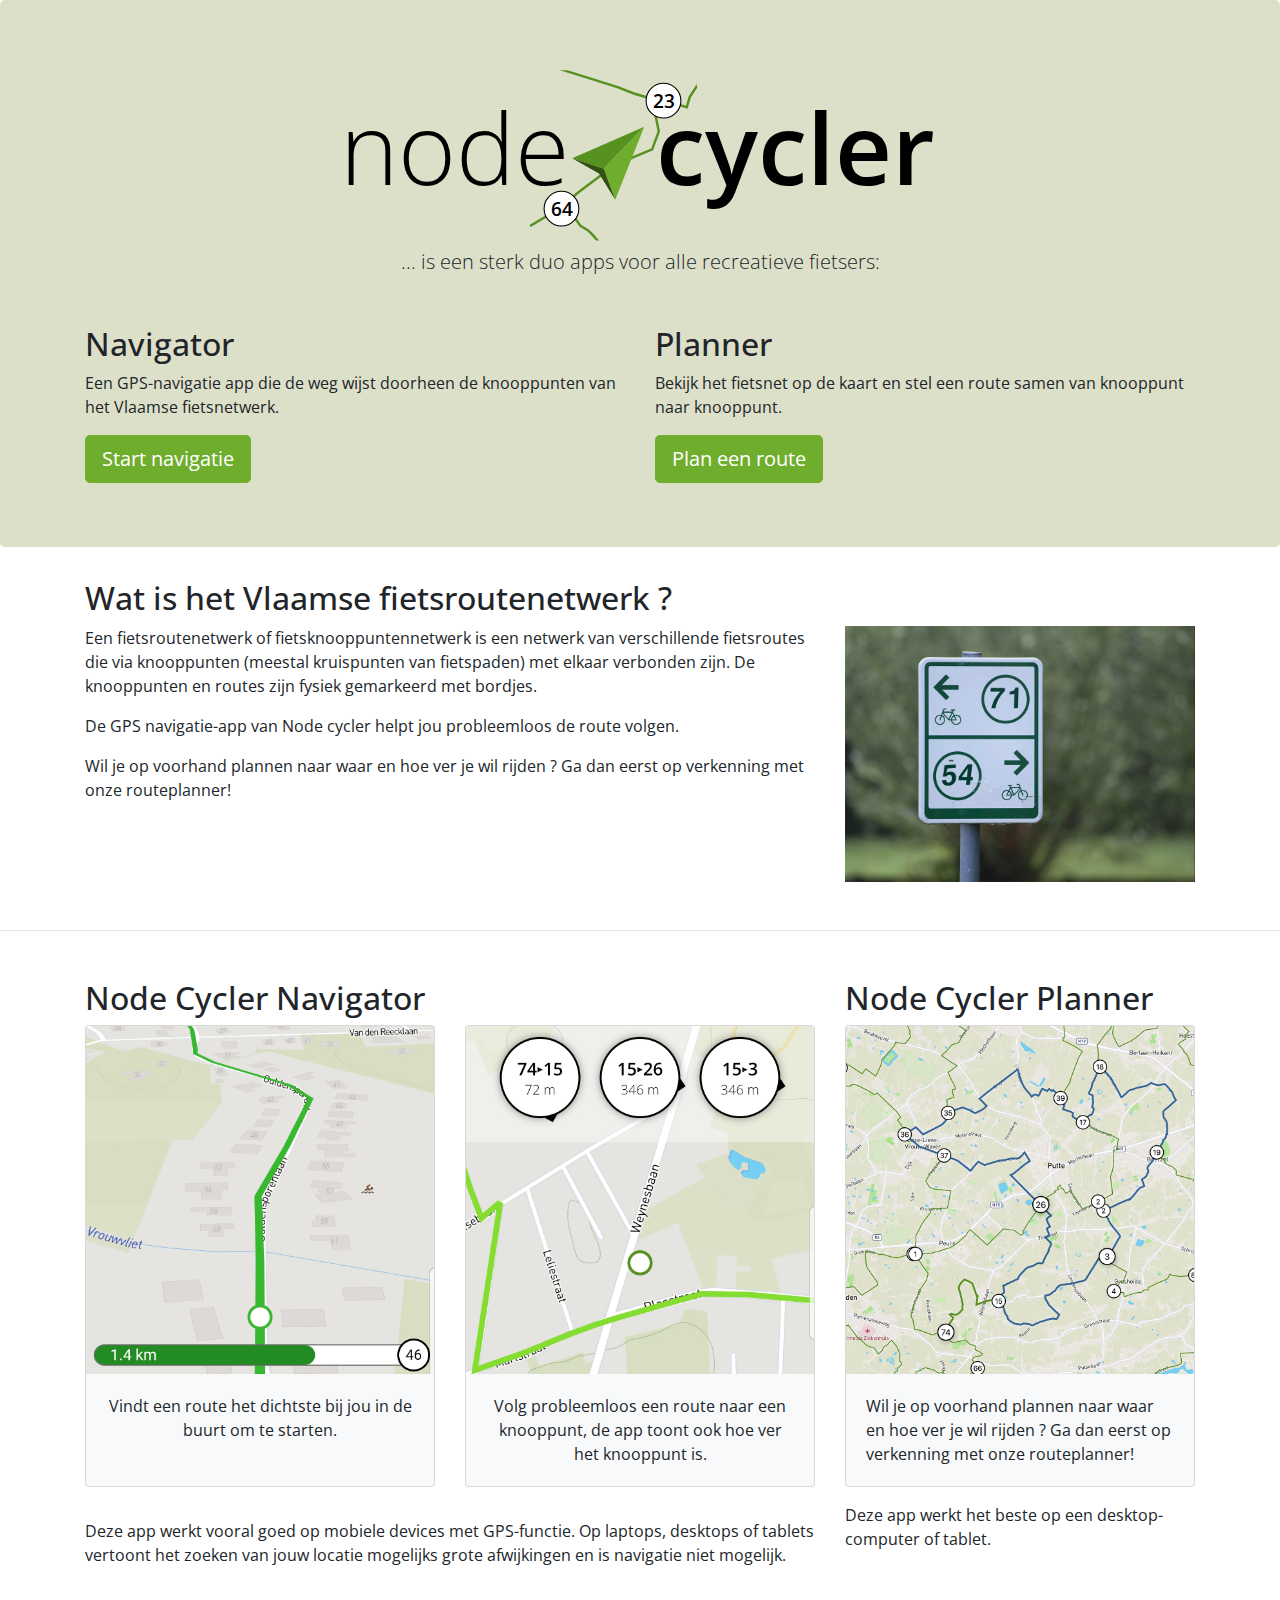
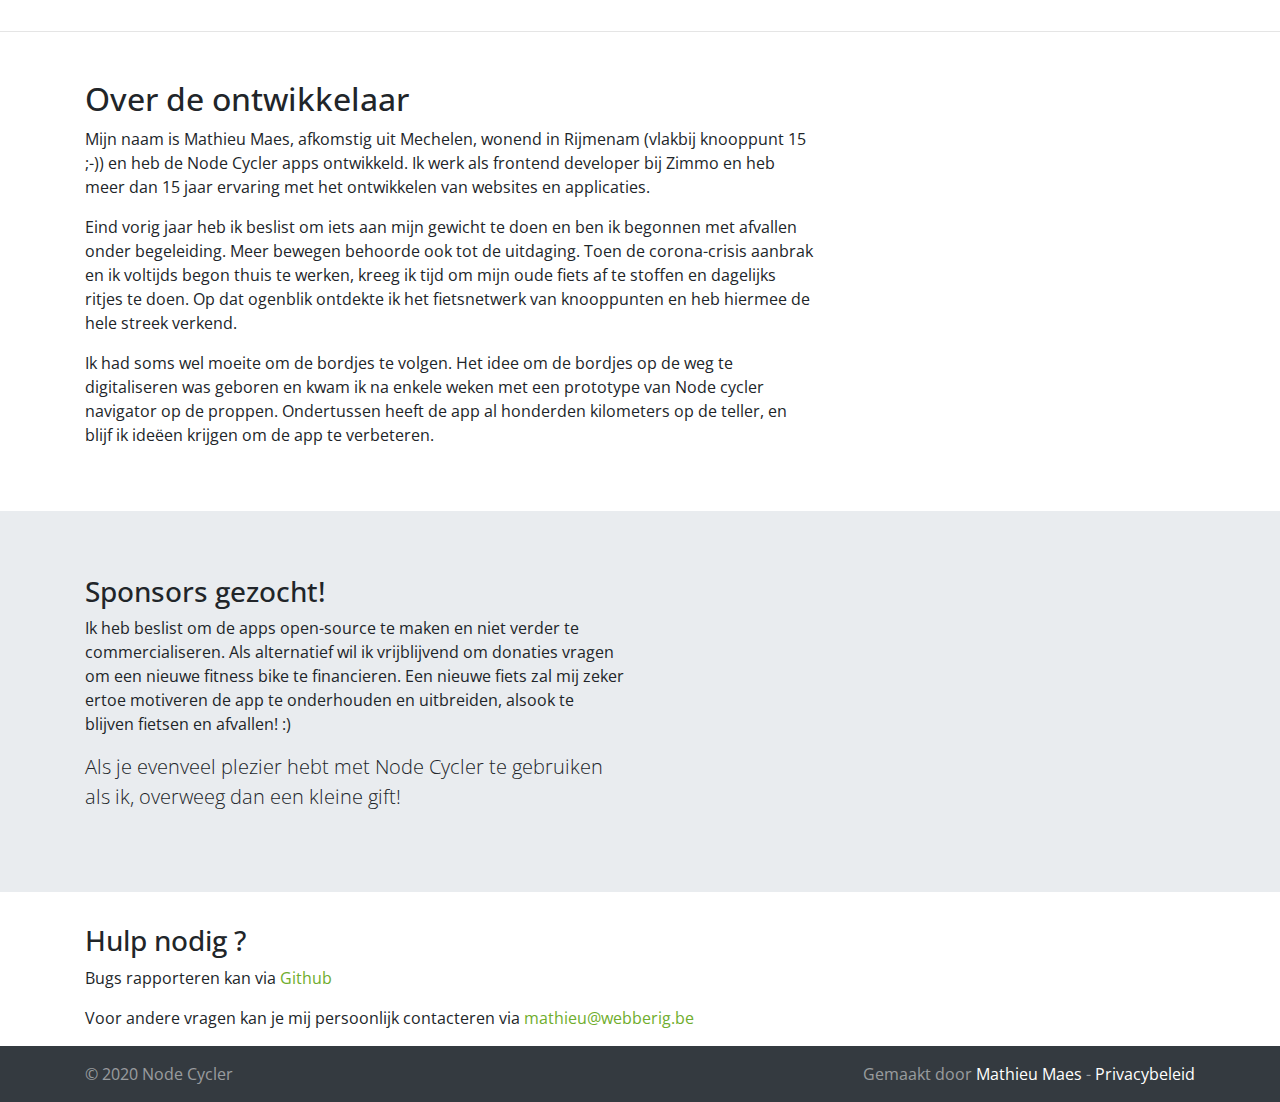
==== commit f4011dac: "Updates" ====
--- a/index.html
+++ b/index.html
@@ -1 +1 @@
-<!doctype html><html lang="nl"><head><meta charset="utf-8"><meta name="viewport" content="width=device-width,initial-scale=1,shrink-to-fit=no"><link rel="icon" sizes="192x192" href="/touch-icon-192x192.png"><link rel="apple-touch-icon-precomposed" sizes="180x180" href="/apple-touch-icon-180x180-precomposed.png"><link rel="apple-touch-icon-precomposed" sizes="152x152" href="/apple-touch-icon-152x152-precomposed.png"><link rel="apple-touch-icon-precomposed" sizes="144x144" href="/apple-touch-icon-144x144-precomposed.png"><link rel="apple-touch-icon-precomposed" sizes="120x120" href="/apple-touch-icon-120x120-precomposed.png"><link rel="apple-touch-icon-precomposed" sizes="114x114" href="/apple-touch-icon-114x114-precomposed.png"><link rel="apple-touch-icon-precomposed" sizes="76x76" href="/apple-touch-icon-76x76-precomposed.png"><link rel="apple-touch-icon-precomposed" sizes="72x72" href="/apple-touch-icon-72x72-precomposed.png"><link rel="apple-touch-icon-precomposed" href="/apple-touch-icon-precomposed.png"><title>Node cycler Navigator &amp; Planner</title><link href="main.3ed77b49668e5b57c818.css" rel="stylesheet"><script src="main.0af7f35c769209436b27.js"></script></head><body><section class="jumbotron intro"><svg class="logo" xmlns="http://www.w3.org/2000/svg" viewBox="0 0 5628 1715"><defs><clipPath id="a"><rect x="1765" y="58" width="1597" height="1597" rx="222.6" fill="none"/></clipPath></defs><g clip-path="url(#a)"><path fill="#fff" stroke="#579120" stroke-miterlimit="10" stroke-width="23" d="M3033.96 358.93L2756 276.63l-152.41-59.47L2088.34 55.4l-108.38-29.81"/><path fill="none" stroke="#579120" stroke-miterlimit="10" stroke-width="23" d="M2901.6 342.38l131.59 35.35 10.95-34.51 208.85 62.83 27.53-95.46 93.17-145.06"/><path fill="none" stroke="#579120" stroke-miterlimit="10" stroke-width="23" d="M2995.82 347.23l-41.56 107.94 36.19 176.45-62.18 169.31L2579.1 945.4l-360.6 272.28-124.26 117.47-330.25 194.7M2152.51 1372.31l103.22 146.48 65.43 37.73 35.92 33.27 88.16 99.33 21.61 45.8"/><circle cx="2077.46" cy="1357.41" r="162.98" fill="#fff" stroke="#000" stroke-miterlimit="10" stroke-width="10"/><text transform="translate(1975.51 1423.08)" font-size="178.603" font-family="OpenSans-Semibold,Open Sans" font-weight="600">64</text><circle cx="3034.56" cy="344.26" r="162.98" fill="#fff" stroke="#000" stroke-miterlimit="10" stroke-width="10"/><text transform="translate(2932.61 409.36)" font-size="178.603" font-family="OpenSans-Semibold,Open Sans" font-weight="600">23</text><path fill="#579120" d="M2177.92 883.34l296.09 98.68 379.94-394.34-676.03 295.66z"/><path fill="#6fad2d" d="M2581.77 1273.48l-107.76-291.46 379.94-394.34-272.18 685.8z"/><path fill="#315112" d="M2429.02 1026.83l152.75 246.65-107.76-291.46-296.09-98.68 251.1 143.49z"/></g><g font-size="928.356"><text transform="translate(.22 1137.54)" font-family="OpenSans-Light,Open Sans" font-weight="300">node</text><text transform="translate(2967.39 1137.76)" font-family="OpenSans-Semibold,Open Sans" font-weight="600">cycler</text></g></svg><h1 class="display-4 text-center sr-only">Node cycler</h1><div class="container"><p class="lead text-center mb-5">... is een sterk duo apps voor alle recreatieve fietsers:</p><div class="row"><div class="col-sm-6"><h2>Navigator</h2><p>Een GPS-navigatie app die de weg wijst doorheen de knooppunten van het Vlaamse fietsnetwerk.</p><a target="_blank" href="https://www.nodecycler.net/navigator" class="btn btn-primary btn-lg">Start navigatie</a></div><div class="col-sm-6"><h2>Planner</h2><p>Bekijk het fietsnet op de kaart en stel een route samen van knooppunt naar knooppunt.</p><a class="btn btn-primary btn-lg" href="https://www.nodecycler.net/planner" target="_blank">Plan een route</a></div></div></div></section><section class="container"><h2>Wat is het Vlaamse fietsroutenetwerk ?</h2><div class="row"><div class="col-sm-8"><p>Een fietsroutenetwerk of fietsknooppuntennetwerk is een netwerk van verschillende fietsroutes die via knooppunten (meestal kruispunten van fietspaden) met elkaar verbonden zijn. De knooppunten en routes zijn fysiek gemarkeerd met bordjes.</p><p>De GPS navigatie-app van Node cycler helpt jou probleemloos de route volgen.</p><p>Wil je op voorhand plannen naar waar en hoe ver je wil rijden ? Ga dan eerst op verkenning met onze routeplanner!</p></div><div class="col-sm-4"><img src="/fietsknooppunten.jpg" class="img-fluid" alt="Verkeersbord met fietsknooppunten"/></div></div></section><hr class="my-5"/><section class="container"><div class="row"><div class="col-sm-8"><h2>Node Cycler navigator</h2><div class="row mb-3"><div class="col-sm-6 text-center"><div class="card bg-light mb-3"><img class="card-img-top" src="/screenshot-1.jpg" alt="Screenshot van navigator app"/><div class="card-body"><p class="card-text">Vindt een route het dichtste bij jou in de buurt om te starten.<br/>&nbsp;</p></div></div></div><div class="col-sm-6 text-center"><div class="card bg-light mb-3"><img class="card-img-top" src="/screenshot-2.jpg" alt="Screenshot van navigator app"/><div class="card-body"><p class="card-text">Volg probleemloos een route naar een knooppunt, de app toont ook hoe ver het knooppunt is.</p></div></div></div></div><p>Deze app werkt vooral goed op mobiele devices met GPS-functie. Op laptops, desktops of tablets vertoont het zoeken van jouw locatie mogelijks grote afwijkingen en is navigatie niet mogelijk.</p></div><div class="col-sm-4"><h2>Node Cycler planner</h2><div class="card bg-light mb-3"><img class="card-img-top" src="/screenshot-planner.jpg" alt="Screenshot van planner app"/><div class="card-body"><p class="card-text">Wil je op voorhand plannen naar waar en hoe ver je wil rijden ? Ga dan eerst op verkenning met onze routeplanner!</p></div></div><p>Deze app werkt het beste op een desktop-computer of tablet.</p></div></div></section><hr class="my-5"/><section class="container pb-5"><h2>Over de ontwikkelaar</h2><div class="row"><div class="col-sm-8"><p>Mijn naam is Mathieu Maes, afkomstig uit Mechelen, wonend in Rijmenam (vlakbij knooppunt 15 ;-)) en heb de Node Cycler apps ontwikkeld. Ik werk als frontend developer bij Zimmo en heb meer dan 15 jaar ervaring met het ontwikkelen van websites en applicaties.</p><p>Eind vorig jaar heb ik beslist om iets aan mijn gewicht te doen en ben ik begonnen met afvallen onder begeleiding. Meer bewegen behoorde ook tot de uitdaging. Toen de corona-crisis aanbrak en ik voltijds begon thuis te werken, kreeg ik tijd om mijn oude fiets af te stoffen en dagelijks ritjes te doen. Op dat ogenblik ontdekte ik het fietsnetwerk van knooppunten en heb hiermee de hele streek verkend.</p><p>Ik had soms wel moeite om de bordjes te volgen. Het idee om de bordjes op de weg te digitaliseren was geboren en kwam ik na enkele weken met een prototype van Node cycler navigator op de proppen. Ondertussen heeft de app al honderden kilometers op de teller, en blijf ik ideëen krijgen om de app te verbeteren.</p></div><div class="col-sm-4"><iframe height="160" width="300" frameborder="0" allowtransparency="true" scrolling="no" src="https://www.strava.com/athletes/52616635/activity-summary/b0391c9489c37d69f45819d7848017258350efc4"></iframe></div></div></section><section class="jumbotron jumbotron-fluid"><div class="container"><h3>Sponsors gezocht!</h3><div class="row"><div class="col-lg-6 col-md-4"><p>Ik heb beslist om de apps open-source te maken en niet verder te commercialiseren. Als alternatief wil ik vrijblijvend om donaties vragen om een nieuwe fitness bike te financieren. Een nieuwe fiets zal mij zeker ertoe motiveren de app te onderhouden en uitbreiden, alsook te blijven fietsen en afvallen! :)</p><p class="lead">Als je evenveel plezier hebt met Node Cycler te gebruiken als ik, overweeg dan een kleine gift!</p></div><div class="col-lg-6 col-md-8 mb-5"><div id="mathieu-fietst-en-bouwt-node-cycler" class="widget float-md-right" value="show-with-image" data-slug="mathieu-fietst-en-bouwt-node-cycler" data-lang="nl" data-card="show" data-success_url="" data-fail_url=""></div><script src="https://res.cloudinary.com/dxhaja5tz/raw/upload/script_main.js"></script></div></div></div></section><section class="container"><h3>Hulp nodig ?</h3><p>Bugs rapporteren kan via <a href="https://github.com/nodecycler">Github</a></p><p>Voor andere vragen kan je mij persoonlijk contacteren via <a href="mailto:mathieu@webberig.be">mathieu@webberig.be</a></p></section><footer class="navbar navbar-dark bg-dark"><div class="container"><span class="navbar-text">&copy; 2020 Node Cycler</span> <span class="navbar-text pull-right">Gemaakt door <a href="mailto:mathieu@webberig.be">Mathieu Maes</a> - <a href="/privacy.html">Privacybeleid</a></span></div></footer></body></html>+<!doctype html><html lang="nl"><head><meta charset="utf-8"><meta name="viewport" content="width=device-width,initial-scale=1,shrink-to-fit=no"><link rel="icon" sizes="192x192" href="/touch-icon-192x192.png"><link rel="apple-touch-icon-precomposed" sizes="180x180" href="/apple-touch-icon-180x180-precomposed.png"><link rel="apple-touch-icon-precomposed" sizes="152x152" href="/apple-touch-icon-152x152-precomposed.png"><link rel="apple-touch-icon-precomposed" sizes="144x144" href="/apple-touch-icon-144x144-precomposed.png"><link rel="apple-touch-icon-precomposed" sizes="120x120" href="/apple-touch-icon-120x120-precomposed.png"><link rel="apple-touch-icon-precomposed" sizes="114x114" href="/apple-touch-icon-114x114-precomposed.png"><link rel="apple-touch-icon-precomposed" sizes="76x76" href="/apple-touch-icon-76x76-precomposed.png"><link rel="apple-touch-icon-precomposed" sizes="72x72" href="/apple-touch-icon-72x72-precomposed.png"><link rel="apple-touch-icon-precomposed" href="/apple-touch-icon-precomposed.png"><title>Node cycler Navigator &amp; Planner</title><link href="main.3ed77b49668e5b57c818.css" rel="stylesheet"><script src="main.ce8316744874fde65295.js"></script></head><body><section class="jumbotron intro"><svg class="logo" xmlns="http://www.w3.org/2000/svg" viewBox="0 0 5628 1715"><defs><clipPath id="a"><rect x="1765" y="58" width="1597" height="1597" rx="222.6" fill="none"/></clipPath></defs><g clip-path="url(#a)"><path fill="#fff" stroke="#579120" stroke-miterlimit="10" stroke-width="23" d="M3033.96 358.93L2756 276.63l-152.41-59.47L2088.34 55.4l-108.38-29.81"/><path fill="none" stroke="#579120" stroke-miterlimit="10" stroke-width="23" d="M2901.6 342.38l131.59 35.35 10.95-34.51 208.85 62.83 27.53-95.46 93.17-145.06"/><path fill="none" stroke="#579120" stroke-miterlimit="10" stroke-width="23" d="M2995.82 347.23l-41.56 107.94 36.19 176.45-62.18 169.31L2579.1 945.4l-360.6 272.28-124.26 117.47-330.25 194.7M2152.51 1372.31l103.22 146.48 65.43 37.73 35.92 33.27 88.16 99.33 21.61 45.8"/><circle cx="2077.46" cy="1357.41" r="162.98" fill="#fff" stroke="#000" stroke-miterlimit="10" stroke-width="10"/><text transform="translate(1975.51 1423.08)" font-size="178.603" font-family="OpenSans-Semibold,Open Sans" font-weight="600">64</text><circle cx="3034.56" cy="344.26" r="162.98" fill="#fff" stroke="#000" stroke-miterlimit="10" stroke-width="10"/><text transform="translate(2932.61 409.36)" font-size="178.603" font-family="OpenSans-Semibold,Open Sans" font-weight="600">23</text><path fill="#579120" d="M2177.92 883.34l296.09 98.68 379.94-394.34-676.03 295.66z"/><path fill="#6fad2d" d="M2581.77 1273.48l-107.76-291.46 379.94-394.34-272.18 685.8z"/><path fill="#315112" d="M2429.02 1026.83l152.75 246.65-107.76-291.46-296.09-98.68 251.1 143.49z"/></g><g font-size="928.356"><text transform="translate(.22 1137.54)" font-family="OpenSans-Light,Open Sans" font-weight="300">node</text><text transform="translate(2967.39 1137.76)" font-family="OpenSans-Semibold,Open Sans" font-weight="600">cycler</text></g></svg><h1 class="display-4 text-center sr-only">Node cycler</h1><div class="container"><p class="lead text-center mb-5">... is een sterk duo apps voor alle recreatieve fietsers:</p><div class="row"><div class="col-sm-6"><h2>Navigator</h2><p>Een GPS-navigatie app die de weg wijst doorheen de knooppunten van het Vlaamse fietsnetwerk.</p><a target="_blank" href="https://www.nodecycler.net/navigator" class="btn btn-primary btn-lg">Start navigatie</a></div><div class="col-sm-6"><h2>Planner</h2><p>Bekijk het fietsnet op de kaart en stel een route samen van knooppunt naar knooppunt.</p><a class="btn btn-primary btn-lg" href="https://www.nodecycler.net/planner" target="_blank">Plan een route</a></div></div></div></section><section class="container"><h2>Wat is het Vlaamse fietsroutenetwerk ?</h2><div class="row"><div class="col-sm-8"><p>Een fietsroutenetwerk of fietsknooppuntennetwerk is een netwerk van verschillende fietsroutes die via knooppunten (meestal kruispunten van fietspaden) met elkaar verbonden zijn. De knooppunten en routes zijn fysiek gemarkeerd met bordjes.</p><p>De GPS navigatie-app van Node cycler helpt jou probleemloos de route volgen.</p><p>Wil je op voorhand plannen naar waar en hoe ver je wil rijden ? Ga dan eerst op verkenning met onze routeplanner!</p></div><div class="col-sm-4"><img src="/fietsknooppunten.jpg" class="img-fluid" alt="Verkeersbord met fietsknooppunten"/></div></div></section><hr class="my-5"/><section class="container"><div class="row"><div class="col-sm-12 col-md-8"><h2><span class="d-none d-xl-inline">Node Cycler </span>Navigator</h2><div class="row mb-3"><div class="col-sm-6 text-center"><div class="card bg-light mb-3"><img class="card-img-top" src="/screenshot-1.jpg" alt="Screenshot van navigator app"/><div class="card-body"><p class="card-text">Vindt een route het dichtste bij jou in de buurt om te starten.<br/>&nbsp;</p></div></div></div><div class="col-sm-6 text-center"><div class="card bg-light mb-3"><img class="card-img-top" src="/screenshot-2.jpg" alt="Screenshot van navigator app"/><div class="card-body"><p class="card-text">Volg probleemloos een route naar een knooppunt, de app toont ook hoe ver het knooppunt is.</p></div></div></div></div><p>Deze app werkt vooral goed op mobiele devices met GPS-functie. Op laptops, desktops of tablets vertoont het zoeken van jouw locatie mogelijks grote afwijkingen en is navigatie niet mogelijk.</p></div><div class="col-md-4"><h2><span class="d-none d-xl-inline">Node Cycler </span>Planner</h2><div class="card bg-light mb-3"><img class="card-img-top" src="/screenshot-planner.jpg" alt="Screenshot van planner app"/><div class="card-body"><p class="card-text">Wil je op voorhand plannen naar waar en hoe ver je wil rijden ? Ga dan eerst op verkenning met onze routeplanner!</p></div></div><p>Deze app werkt het beste op een desktop-computer of tablet.</p></div></div></section><hr class="my-5"/><section class="container pb-5"><h2>Over de ontwikkelaar</h2><div class="row"><div class="col-md-8"><p>Mijn naam is Mathieu Maes, afkomstig uit Mechelen, wonend in Rijmenam (vlakbij knooppunt 15 ;-)) en heb de Node Cycler apps ontwikkeld. Ik werk als frontend developer bij Zimmo en heb meer dan 15 jaar ervaring met het ontwikkelen van websites en applicaties.</p><p>Eind vorig jaar heb ik beslist om iets aan mijn gewicht te doen en ben ik begonnen met afvallen onder begeleiding. Meer bewegen behoorde ook tot de uitdaging. Toen de corona-crisis aanbrak en ik voltijds begon thuis te werken, kreeg ik tijd om mijn oude fiets af te stoffen en dagelijks ritjes te doen. Op dat ogenblik ontdekte ik het fietsnetwerk van knooppunten en heb hiermee de hele streek verkend.</p><p>Ik had soms wel moeite om de bordjes te volgen. Het idee om de bordjes op de weg te digitaliseren was geboren en kwam ik na enkele weken met een prototype van Node cycler navigator op de proppen. Ondertussen heeft de app al honderden kilometers op de teller, en blijf ik ideëen krijgen om de app te verbeteren.</p></div><div class="col-md-4"><iframe height="160" width="300" frameborder="0" allowtransparency="true" scrolling="no" src="https://www.strava.com/athletes/52616635/activity-summary/b0391c9489c37d69f45819d7848017258350efc4"></iframe></div></div></section><section class="jumbotron jumbotron-fluid"><div class="container"><h3>Sponsors gezocht!</h3><div class="row"><div class="col-lg-6 col-md-4"><p>Ik heb beslist om de apps open-source te maken en niet verder te commercialiseren. Als alternatief wil ik vrijblijvend om donaties vragen om een nieuwe fitness bike te financieren. Een nieuwe fiets zal mij zeker ertoe motiveren de app te onderhouden en uitbreiden, alsook te blijven fietsen en afvallen! :)</p><p class="lead">Als je evenveel plezier hebt met Node Cycler te gebruiken als ik, overweeg dan een kleine gift!</p></div><div class="col-lg-6 col-md-8 mb-5"><div id="mathieu-fietst-en-bouwt-node-cycler" class="widget float-md-right" value="show-with-image" data-slug="mathieu-fietst-en-bouwt-node-cycler" data-lang="nl" data-card="show" data-success_url="" data-fail_url=""></div><script src="https://res.cloudinary.com/dxhaja5tz/raw/upload/script_main.js"></script></div></div></div></section><section class="container"><h3>Hulp nodig ?</h3><p>Bugs rapporteren kan via <a href="https://github.com/nodecycler">Github</a></p><p>Voor andere vragen kan je mij persoonlijk contacteren via <a href="mailto:mathieu@webberig.be">mathieu@webberig.be</a></p></section><footer class="navbar navbar-dark bg-dark"><div class="container"><span class="navbar-text">&copy; 2020 Node Cycler</span> <span class="navbar-text pull-right">Gemaakt door <a href="mailto:mathieu@webberig.be">Mathieu Maes</a> - <a href="/privacy.html">Privacybeleid</a></span></div></footer></body></html>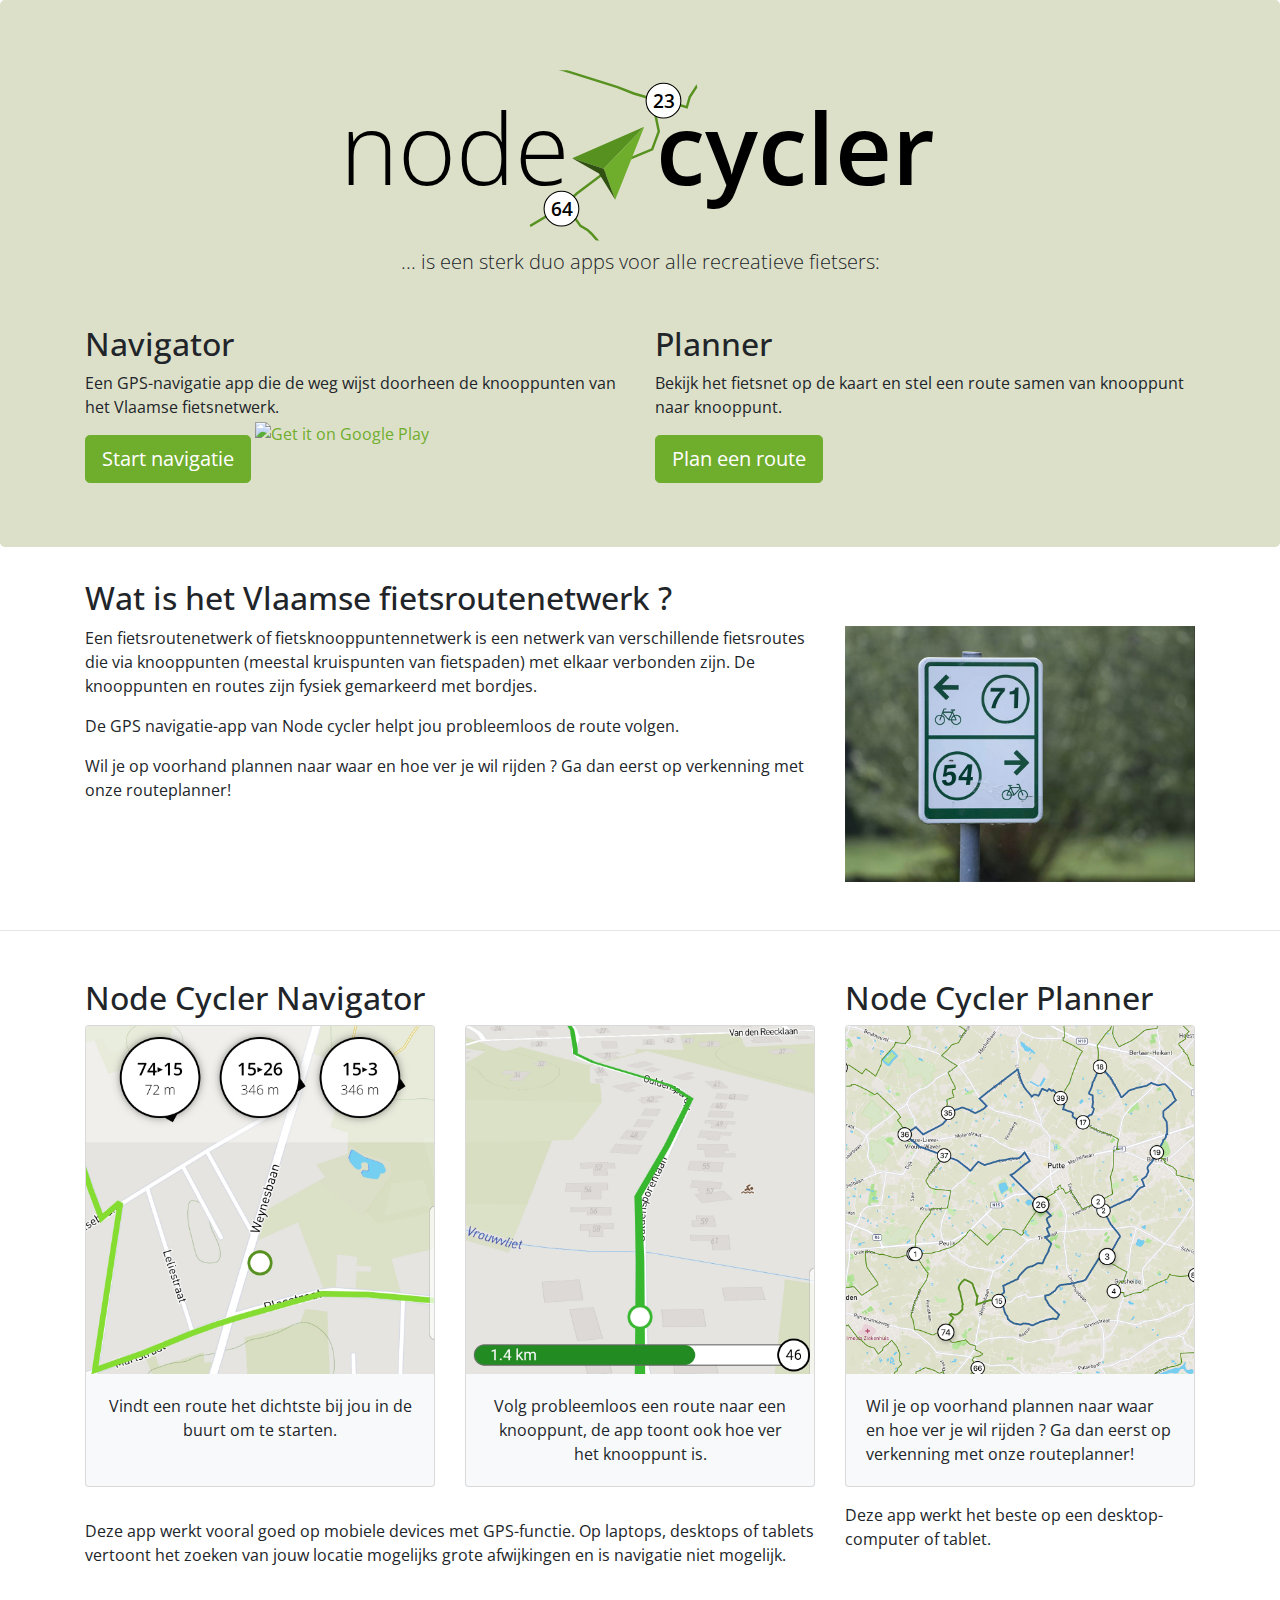
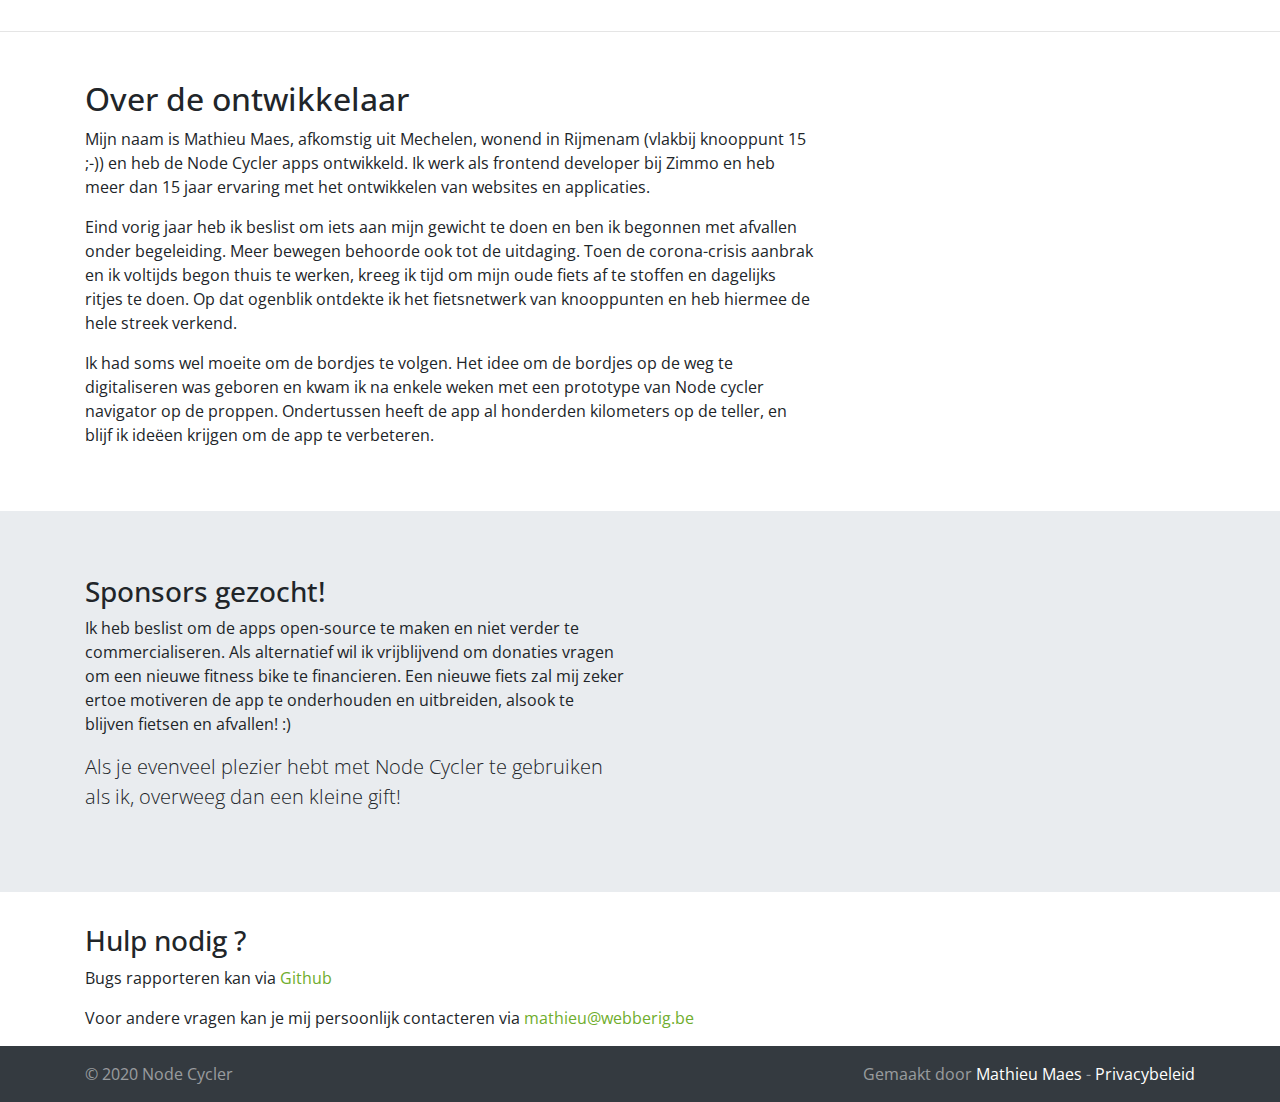
==== commit 6df4982f: "Updates" ====
--- a/index.html
+++ b/index.html
@@ -1 +1 @@
-<!doctype html><html lang="nl"><head><meta charset="utf-8"><meta name="viewport" content="width=device-width,initial-scale=1,shrink-to-fit=no"><link rel="icon" sizes="192x192" href="/touch-icon-192x192.png"><link rel="apple-touch-icon-precomposed" sizes="180x180" href="/apple-touch-icon-180x180-precomposed.png"><link rel="apple-touch-icon-precomposed" sizes="152x152" href="/apple-touch-icon-152x152-precomposed.png"><link rel="apple-touch-icon-precomposed" sizes="144x144" href="/apple-touch-icon-144x144-precomposed.png"><link rel="apple-touch-icon-precomposed" sizes="120x120" href="/apple-touch-icon-120x120-precomposed.png"><link rel="apple-touch-icon-precomposed" sizes="114x114" href="/apple-touch-icon-114x114-precomposed.png"><link rel="apple-touch-icon-precomposed" sizes="76x76" href="/apple-touch-icon-76x76-precomposed.png"><link rel="apple-touch-icon-precomposed" sizes="72x72" href="/apple-touch-icon-72x72-precomposed.png"><link rel="apple-touch-icon-precomposed" href="/apple-touch-icon-precomposed.png"><title>Node cycler Navigator &amp; Planner</title><link href="main.3ed77b49668e5b57c818.css" rel="stylesheet"><script src="main.ce8316744874fde65295.js"></script></head><body><section class="jumbotron intro"><svg class="logo" xmlns="http://www.w3.org/2000/svg" viewBox="0 0 5628 1715"><defs><clipPath id="a"><rect x="1765" y="58" width="1597" height="1597" rx="222.6" fill="none"/></clipPath></defs><g clip-path="url(#a)"><path fill="#fff" stroke="#579120" stroke-miterlimit="10" stroke-width="23" d="M3033.96 358.93L2756 276.63l-152.41-59.47L2088.34 55.4l-108.38-29.81"/><path fill="none" stroke="#579120" stroke-miterlimit="10" stroke-width="23" d="M2901.6 342.38l131.59 35.35 10.95-34.51 208.85 62.83 27.53-95.46 93.17-145.06"/><path fill="none" stroke="#579120" stroke-miterlimit="10" stroke-width="23" d="M2995.82 347.23l-41.56 107.94 36.19 176.45-62.18 169.31L2579.1 945.4l-360.6 272.28-124.26 117.47-330.25 194.7M2152.51 1372.31l103.22 146.48 65.43 37.73 35.92 33.27 88.16 99.33 21.61 45.8"/><circle cx="2077.46" cy="1357.41" r="162.98" fill="#fff" stroke="#000" stroke-miterlimit="10" stroke-width="10"/><text transform="translate(1975.51 1423.08)" font-size="178.603" font-family="OpenSans-Semibold,Open Sans" font-weight="600">64</text><circle cx="3034.56" cy="344.26" r="162.98" fill="#fff" stroke="#000" stroke-miterlimit="10" stroke-width="10"/><text transform="translate(2932.61 409.36)" font-size="178.603" font-family="OpenSans-Semibold,Open Sans" font-weight="600">23</text><path fill="#579120" d="M2177.92 883.34l296.09 98.68 379.94-394.34-676.03 295.66z"/><path fill="#6fad2d" d="M2581.77 1273.48l-107.76-291.46 379.94-394.34-272.18 685.8z"/><path fill="#315112" d="M2429.02 1026.83l152.75 246.65-107.76-291.46-296.09-98.68 251.1 143.49z"/></g><g font-size="928.356"><text transform="translate(.22 1137.54)" font-family="OpenSans-Light,Open Sans" font-weight="300">node</text><text transform="translate(2967.39 1137.76)" font-family="OpenSans-Semibold,Open Sans" font-weight="600">cycler</text></g></svg><h1 class="display-4 text-center sr-only">Node cycler</h1><div class="container"><p class="lead text-center mb-5">... is een sterk duo apps voor alle recreatieve fietsers:</p><div class="row"><div class="col-sm-6"><h2>Navigator</h2><p>Een GPS-navigatie app die de weg wijst doorheen de knooppunten van het Vlaamse fietsnetwerk.</p><a target="_blank" href="https://www.nodecycler.net/navigator" class="btn btn-primary btn-lg">Start navigatie</a></div><div class="col-sm-6"><h2>Planner</h2><p>Bekijk het fietsnet op de kaart en stel een route samen van knooppunt naar knooppunt.</p><a class="btn btn-primary btn-lg" href="https://www.nodecycler.net/planner" target="_blank">Plan een route</a></div></div></div></section><section class="container"><h2>Wat is het Vlaamse fietsroutenetwerk ?</h2><div class="row"><div class="col-sm-8"><p>Een fietsroutenetwerk of fietsknooppuntennetwerk is een netwerk van verschillende fietsroutes die via knooppunten (meestal kruispunten van fietspaden) met elkaar verbonden zijn. De knooppunten en routes zijn fysiek gemarkeerd met bordjes.</p><p>De GPS navigatie-app van Node cycler helpt jou probleemloos de route volgen.</p><p>Wil je op voorhand plannen naar waar en hoe ver je wil rijden ? Ga dan eerst op verkenning met onze routeplanner!</p></div><div class="col-sm-4"><img src="/fietsknooppunten.jpg" class="img-fluid" alt="Verkeersbord met fietsknooppunten"/></div></div></section><hr class="my-5"/><section class="container"><div class="row"><div class="col-sm-12 col-md-8"><h2><span class="d-none d-xl-inline">Node Cycler </span>Navigator</h2><div class="row mb-3"><div class="col-sm-6 text-center"><div class="card bg-light mb-3"><img class="card-img-top" src="/screenshot-1.jpg" alt="Screenshot van navigator app"/><div class="card-body"><p class="card-text">Vindt een route het dichtste bij jou in de buurt om te starten.<br/>&nbsp;</p></div></div></div><div class="col-sm-6 text-center"><div class="card bg-light mb-3"><img class="card-img-top" src="/screenshot-2.jpg" alt="Screenshot van navigator app"/><div class="card-body"><p class="card-text">Volg probleemloos een route naar een knooppunt, de app toont ook hoe ver het knooppunt is.</p></div></div></div></div><p>Deze app werkt vooral goed op mobiele devices met GPS-functie. Op laptops, desktops of tablets vertoont het zoeken van jouw locatie mogelijks grote afwijkingen en is navigatie niet mogelijk.</p></div><div class="col-md-4"><h2><span class="d-none d-xl-inline">Node Cycler </span>Planner</h2><div class="card bg-light mb-3"><img class="card-img-top" src="/screenshot-planner.jpg" alt="Screenshot van planner app"/><div class="card-body"><p class="card-text">Wil je op voorhand plannen naar waar en hoe ver je wil rijden ? Ga dan eerst op verkenning met onze routeplanner!</p></div></div><p>Deze app werkt het beste op een desktop-computer of tablet.</p></div></div></section><hr class="my-5"/><section class="container pb-5"><h2>Over de ontwikkelaar</h2><div class="row"><div class="col-md-8"><p>Mijn naam is Mathieu Maes, afkomstig uit Mechelen, wonend in Rijmenam (vlakbij knooppunt 15 ;-)) en heb de Node Cycler apps ontwikkeld. Ik werk als frontend developer bij Zimmo en heb meer dan 15 jaar ervaring met het ontwikkelen van websites en applicaties.</p><p>Eind vorig jaar heb ik beslist om iets aan mijn gewicht te doen en ben ik begonnen met afvallen onder begeleiding. Meer bewegen behoorde ook tot de uitdaging. Toen de corona-crisis aanbrak en ik voltijds begon thuis te werken, kreeg ik tijd om mijn oude fiets af te stoffen en dagelijks ritjes te doen. Op dat ogenblik ontdekte ik het fietsnetwerk van knooppunten en heb hiermee de hele streek verkend.</p><p>Ik had soms wel moeite om de bordjes te volgen. Het idee om de bordjes op de weg te digitaliseren was geboren en kwam ik na enkele weken met een prototype van Node cycler navigator op de proppen. Ondertussen heeft de app al honderden kilometers op de teller, en blijf ik ideëen krijgen om de app te verbeteren.</p></div><div class="col-md-4"><iframe height="160" width="300" frameborder="0" allowtransparency="true" scrolling="no" src="https://www.strava.com/athletes/52616635/activity-summary/b0391c9489c37d69f45819d7848017258350efc4"></iframe></div></div></section><section class="jumbotron jumbotron-fluid"><div class="container"><h3>Sponsors gezocht!</h3><div class="row"><div class="col-lg-6 col-md-4"><p>Ik heb beslist om de apps open-source te maken en niet verder te commercialiseren. Als alternatief wil ik vrijblijvend om donaties vragen om een nieuwe fitness bike te financieren. Een nieuwe fiets zal mij zeker ertoe motiveren de app te onderhouden en uitbreiden, alsook te blijven fietsen en afvallen! :)</p><p class="lead">Als je evenveel plezier hebt met Node Cycler te gebruiken als ik, overweeg dan een kleine gift!</p></div><div class="col-lg-6 col-md-8 mb-5"><div id="mathieu-fietst-en-bouwt-node-cycler" class="widget float-md-right" value="show-with-image" data-slug="mathieu-fietst-en-bouwt-node-cycler" data-lang="nl" data-card="show" data-success_url="" data-fail_url=""></div><script src="https://res.cloudinary.com/dxhaja5tz/raw/upload/script_main.js"></script></div></div></div></section><section class="container"><h3>Hulp nodig ?</h3><p>Bugs rapporteren kan via <a href="https://github.com/nodecycler">Github</a></p><p>Voor andere vragen kan je mij persoonlijk contacteren via <a href="mailto:mathieu@webberig.be">mathieu@webberig.be</a></p></section><footer class="navbar navbar-dark bg-dark"><div class="container"><span class="navbar-text">&copy; 2020 Node Cycler</span> <span class="navbar-text pull-right">Gemaakt door <a href="mailto:mathieu@webberig.be">Mathieu Maes</a> - <a href="/privacy.html">Privacybeleid</a></span></div></footer></body></html>+<!doctype html><html lang="nl"><head><meta charset="utf-8"><meta name="viewport" content="width=device-width,initial-scale=1,shrink-to-fit=no"><link rel="icon" sizes="192x192" href="/touch-icon-192x192.png"><link rel="apple-touch-icon-precomposed" sizes="180x180" href="/apple-touch-icon-180x180-precomposed.png"><link rel="apple-touch-icon-precomposed" sizes="152x152" href="/apple-touch-icon-152x152-precomposed.png"><link rel="apple-touch-icon-precomposed" sizes="144x144" href="/apple-touch-icon-144x144-precomposed.png"><link rel="apple-touch-icon-precomposed" sizes="120x120" href="/apple-touch-icon-120x120-precomposed.png"><link rel="apple-touch-icon-precomposed" sizes="114x114" href="/apple-touch-icon-114x114-precomposed.png"><link rel="apple-touch-icon-precomposed" sizes="76x76" href="/apple-touch-icon-76x76-precomposed.png"><link rel="apple-touch-icon-precomposed" sizes="72x72" href="/apple-touch-icon-72x72-precomposed.png"><link rel="apple-touch-icon-precomposed" href="/apple-touch-icon-precomposed.png"><title>Node cycler Navigator &amp; Planner</title><link href="main.fbf3a287503791dc7959.css" rel="stylesheet"><script src="main.f9bfeca737433fc6160a.js"></script></head><body><section class="jumbotron intro"><svg class="logo" xmlns="http://www.w3.org/2000/svg" viewBox="0 0 5628 1715"><defs><clipPath id="a"><rect x="1765" y="58" width="1597" height="1597" rx="222.6" fill="none"/></clipPath></defs><g clip-path="url(#a)"><path fill="#fff" stroke="#579120" stroke-miterlimit="10" stroke-width="23" d="M3033.96 358.93L2756 276.63l-152.41-59.47L2088.34 55.4l-108.38-29.81"/><path fill="none" stroke="#579120" stroke-miterlimit="10" stroke-width="23" d="M2901.6 342.38l131.59 35.35 10.95-34.51 208.85 62.83 27.53-95.46 93.17-145.06"/><path fill="none" stroke="#579120" stroke-miterlimit="10" stroke-width="23" d="M2995.82 347.23l-41.56 107.94 36.19 176.45-62.18 169.31L2579.1 945.4l-360.6 272.28-124.26 117.47-330.25 194.7M2152.51 1372.31l103.22 146.48 65.43 37.73 35.92 33.27 88.16 99.33 21.61 45.8"/><circle cx="2077.46" cy="1357.41" r="162.98" fill="#fff" stroke="#000" stroke-miterlimit="10" stroke-width="10"/><text transform="translate(1975.51 1423.08)" font-size="178.603" font-family="OpenSans-Semibold,Open Sans" font-weight="600">64</text><circle cx="3034.56" cy="344.26" r="162.98" fill="#fff" stroke="#000" stroke-miterlimit="10" stroke-width="10"/><text transform="translate(2932.61 409.36)" font-size="178.603" font-family="OpenSans-Semibold,Open Sans" font-weight="600">23</text><path fill="#579120" d="M2177.92 883.34l296.09 98.68 379.94-394.34-676.03 295.66z"/><path fill="#6fad2d" d="M2581.77 1273.48l-107.76-291.46 379.94-394.34-272.18 685.8z"/><path fill="#315112" d="M2429.02 1026.83l152.75 246.65-107.76-291.46-296.09-98.68 251.1 143.49z"/></g><g font-size="928.356"><text transform="translate(.22 1137.54)" font-family="OpenSans-Light,Open Sans" font-weight="300">node</text><text transform="translate(2967.39 1137.76)" font-family="OpenSans-Semibold,Open Sans" font-weight="600">cycler</text></g></svg><h1 class="display-4 text-center sr-only">Node cycler</h1><div class="container"><p class="lead text-center mb-5">... is een sterk duo apps voor alle recreatieve fietsers:</p><div class="row"><div class="col-sm-6"><h2>Navigator</h2><p>Een GPS-navigatie app die de weg wijst doorheen de knooppunten van het Vlaamse fietsnetwerk.</p><a target="_blank" href="https://www.nodecycler.net/navigator" class="btn btn-primary btn-lg">Start navigatie</a> <a target="_blank" class="play-button" href="https://play.google.com/store/apps/details?id=net.nodecycler.navigator&pcampaignid=pcampaignidMKT-Other-global-all-co-prtnr-py-PartBadge-Mar2515-1"><img alt="Get it on Google Play" src="https://play.google.com/intl/en_us/badges/static/images/badges/en_badge_web_generic.png"/></a></div><div class="col-sm-6"><h2>Planner</h2><p>Bekijk het fietsnet op de kaart en stel een route samen van knooppunt naar knooppunt.</p><a class="btn btn-primary btn-lg" href="https://www.nodecycler.net/planner" target="_blank">Plan een route</a></div></div></div></section><section class="container"><h2>Wat is het Vlaamse fietsroutenetwerk ?</h2><div class="row"><div class="col-sm-8"><p>Een fietsroutenetwerk of fietsknooppuntennetwerk is een netwerk van verschillende fietsroutes die via knooppunten (meestal kruispunten van fietspaden) met elkaar verbonden zijn. De knooppunten en routes zijn fysiek gemarkeerd met bordjes.</p><p>De GPS navigatie-app van Node cycler helpt jou probleemloos de route volgen.</p><p>Wil je op voorhand plannen naar waar en hoe ver je wil rijden ? Ga dan eerst op verkenning met onze routeplanner!</p></div><div class="col-sm-4"><img src="/fietsknooppunten.jpg" class="img-fluid" alt="Verkeersbord met fietsknooppunten"/></div></div></section><hr class="my-5"/><section class="container"><div class="row"><div class="col-sm-12 col-md-8"><h2><span class="d-none d-xl-inline">Node Cycler </span>Navigator</h2><div class="row mb-3"><div class="col-sm-6 text-center"><div class="card bg-light mb-3"><img class="card-img-top" src="/screenshot-2.jpg" alt="Screenshot van navigator app"/><div class="card-body"><p class="card-text">Vindt een route het dichtste bij jou in de buurt om te starten.<br/>&nbsp;</p></div></div></div><div class="col-sm-6 text-center"><div class="card bg-light mb-3"><img class="card-img-top" src="/screenshot-1.jpg" alt="Screenshot van navigator app"/><div class="card-body"><p class="card-text">Volg probleemloos een route naar een knooppunt, de app toont ook hoe ver het knooppunt is.</p></div></div></div></div><p>Deze app werkt vooral goed op mobiele devices met GPS-functie. Op laptops, desktops of tablets vertoont het zoeken van jouw locatie mogelijks grote afwijkingen en is navigatie niet mogelijk.</p></div><div class="col-md-4"><h2><span class="d-none d-xl-inline">Node Cycler </span>Planner</h2><div class="card bg-light mb-3"><img class="card-img-top" src="/screenshot-planner.jpg" alt="Screenshot van planner app"/><div class="card-body"><p class="card-text">Wil je op voorhand plannen naar waar en hoe ver je wil rijden ? Ga dan eerst op verkenning met onze routeplanner!</p></div></div><p>Deze app werkt het beste op een desktop-computer of tablet.</p></div></div></section><hr class="my-5"/><section class="container pb-5"><h2>Over de ontwikkelaar</h2><div class="row"><div class="col-md-8"><p>Mijn naam is Mathieu Maes, afkomstig uit Mechelen, wonend in Rijmenam (vlakbij knooppunt 15 ;-)) en heb de Node Cycler apps ontwikkeld. Ik werk als frontend developer bij Zimmo en heb meer dan 15 jaar ervaring met het ontwikkelen van websites en applicaties.</p><p>Eind vorig jaar heb ik beslist om iets aan mijn gewicht te doen en ben ik begonnen met afvallen onder begeleiding. Meer bewegen behoorde ook tot de uitdaging. Toen de corona-crisis aanbrak en ik voltijds begon thuis te werken, kreeg ik tijd om mijn oude fiets af te stoffen en dagelijks ritjes te doen. Op dat ogenblik ontdekte ik het fietsnetwerk van knooppunten en heb hiermee de hele streek verkend.</p><p>Ik had soms wel moeite om de bordjes te volgen. Het idee om de bordjes op de weg te digitaliseren was geboren en kwam ik na enkele weken met een prototype van Node cycler navigator op de proppen. Ondertussen heeft de app al honderden kilometers op de teller, en blijf ik ideëen krijgen om de app te verbeteren.</p></div><div class="col-md-4"><iframe height="160" width="300" frameborder="0" allowtransparency="true" scrolling="no" src="https://www.strava.com/athletes/52616635/activity-summary/b0391c9489c37d69f45819d7848017258350efc4"></iframe></div></div></section><section class="jumbotron jumbotron-fluid"><div class="container"><h3>Sponsors gezocht!</h3><div class="row"><div class="col-lg-6 col-md-4"><p>Ik heb beslist om de apps open-source te maken en niet verder te commercialiseren. Als alternatief wil ik vrijblijvend om donaties vragen om een nieuwe fitness bike te financieren. Een nieuwe fiets zal mij zeker ertoe motiveren de app te onderhouden en uitbreiden, alsook te blijven fietsen en afvallen! :)</p><p class="lead">Als je evenveel plezier hebt met Node Cycler te gebruiken als ik, overweeg dan een kleine gift!</p></div><div class="col-lg-6 col-md-8 mb-5"><div id="mathieu-fietst-en-bouwt-node-cycler" class="widget float-md-right" value="show-with-image" data-slug="mathieu-fietst-en-bouwt-node-cycler" data-lang="nl" data-card="show" data-success_url="" data-fail_url=""></div><script src="https://res.cloudinary.com/dxhaja5tz/raw/upload/script_main.js"></script></div></div></div></section><section class="container"><h3>Hulp nodig ?</h3><p>Bugs rapporteren kan via <a href="https://github.com/nodecycler">Github</a></p><p>Voor andere vragen kan je mij persoonlijk contacteren via <a href="mailto:mathieu@webberig.be">mathieu@webberig.be</a></p></section><footer class="navbar navbar-dark bg-dark"><div class="container"><span class="navbar-text">&copy; 2020 Node Cycler</span> <span class="navbar-text pull-right">Gemaakt door <a href="mailto:mathieu@webberig.be">Mathieu Maes</a> - <a href="/privacy.html">Privacybeleid</a></span></div></footer></body></html>--- a/main.fbf3a287503791dc7959.css
+++ b/main.fbf3a287503791dc7959.css
@@ -0,0 +1,8 @@
+@import url(https://fonts.googleapis.com/css2?family=Open+Sans:wght@300;400;600;700&display=swap);
+/*!
+ * Bootstrap v4.4.1 (https://getbootstrap.com/)
+ * Copyright 2011-2019 The Bootstrap Authors
+ * Copyright 2011-2019 Twitter, Inc.
+ * Licensed under MIT (https://github.com/twbs/bootstrap/blob/master/LICENSE)
+ */:root{--blue: #007bff;--indigo: #6610f2;--purple: #6f42c1;--pink: #e83e8c;--red: #dc3545;--orange: #fd7e14;--yellow: #ffc107;--green: #6FAD2D;--teal: #20c997;--cyan: #17a2b8;--white: #fff;--gray: #6c757d;--gray-dark: #343a40;--primary: #6FAD2D;--secondary: #6c757d;--success: #6FAD2D;--info: #17a2b8;--warning: #ffc107;--danger: #dc3545;--light: #f8f9fa;--dark: #343a40;--breakpoint-xs: 0;--breakpoint-sm: 576px;--breakpoint-md: 768px;--breakpoint-lg: 992px;--breakpoint-xl: 1200px;--font-family-sans-serif: -apple-system, BlinkMacSystemFont, "Segoe UI", Roboto, "Helvetica Neue", Arial, "Noto Sans", sans-serif, "Apple Color Emoji", "Segoe UI Emoji", "Segoe UI Symbol", "Noto Color Emoji";--font-family-monospace: SFMono-Regular, Menlo, Monaco, Consolas, "Liberation Mono", "Courier New", monospace}*,*::before,*::after{box-sizing:border-box}html{font-family:sans-serif;line-height:1.15;-webkit-text-size-adjust:100%;-webkit-tap-highlight-color:rgba(0,0,0,0)}article,aside,figcaption,figure,footer,header,hgroup,main,nav,section{display:block}body{margin:0;font-family:"Open Sans",sans-serif;font-size:1rem;font-weight:400;line-height:1.5;color:#212529;text-align:left;background-color:#fff}[tabindex="-1"]:focus:not(.focus-visible){outline:0 !important}[tabindex="-1"]:focus:not(:focus-visible){outline:0 !important}hr{box-sizing:content-box;height:0;overflow:visible}h1,h2,h3,h4,h5,h6{margin-top:0;margin-bottom:.5rem}p{margin-top:0;margin-bottom:1rem}abbr[title],abbr[data-original-title]{text-decoration:underline;-webkit-text-decoration:underline dotted;text-decoration:underline dotted;cursor:help;border-bottom:0;-webkit-text-decoration-skip-ink:none;text-decoration-skip-ink:none}address{margin-bottom:1rem;font-style:normal;line-height:inherit}ol,ul,dl{margin-top:0;margin-bottom:1rem}ol ol,ul ul,ol ul,ul ol{margin-bottom:0}dt{font-weight:700}dd{margin-bottom:.5rem;margin-left:0}blockquote{margin:0 0 1rem}b,strong{font-weight:bolder}small{font-size:80%}sub,sup{position:relative;font-size:75%;line-height:0;vertical-align:baseline}sub{bottom:-.25em}sup{top:-.5em}a{color:#6FAD2D;text-decoration:none;background-color:transparent}a:hover{color:#48701d;text-decoration:underline}a:not([href]){color:inherit;text-decoration:none}a:not([href]):hover{color:inherit;text-decoration:none}pre,code,kbd,samp{font-family:SFMono-Regular,Menlo,Monaco,Consolas,"Liberation Mono","Courier New",monospace;font-size:1em}pre{margin-top:0;margin-bottom:1rem;overflow:auto}figure{margin:0 0 1rem}img{vertical-align:middle;border-style:none}svg{overflow:hidden;vertical-align:middle}table{border-collapse:collapse}caption{padding-top:.75rem;padding-bottom:.75rem;color:#6c757d;text-align:left;caption-side:bottom}th{text-align:inherit}label{display:inline-block;margin-bottom:.5rem}button{border-radius:0}button:focus{outline:1px dotted;outline:5px auto -webkit-focus-ring-color}input,button,select,optgroup,textarea{margin:0;font-family:inherit;font-size:inherit;line-height:inherit}button,input{overflow:visible}button,select{text-transform:none}select{word-wrap:normal}button,[type="button"],[type="reset"],[type="submit"]{-webkit-appearance:button}button:not(:disabled),[type="button"]:not(:disabled),[type="reset"]:not(:disabled),[type="submit"]:not(:disabled){cursor:pointer}button::-moz-focus-inner,[type="button"]::-moz-focus-inner,[type="reset"]::-moz-focus-inner,[type="submit"]::-moz-focus-inner{padding:0;border-style:none}input[type="radio"],input[type="checkbox"]{box-sizing:border-box;padding:0}input[type="date"],input[type="time"],input[type="datetime-local"],input[type="month"]{-webkit-appearance:listbox}textarea{overflow:auto;resize:vertical}fieldset{min-width:0;padding:0;margin:0;border:0}legend{display:block;width:100%;max-width:100%;padding:0;margin-bottom:.5rem;font-size:1.5rem;line-height:inherit;color:inherit;white-space:normal}progress{vertical-align:baseline}[type="number"]::-webkit-inner-spin-button,[type="number"]::-webkit-outer-spin-button{height:auto}[type="search"]{outline-offset:-2px;-webkit-appearance:none}[type="search"]::-webkit-search-decoration{-webkit-appearance:none}::-webkit-file-upload-button{font:inherit;-webkit-appearance:button}output{display:inline-block}summary{display:list-item;cursor:pointer}template{display:none}[hidden]{display:none !important}h1,h2,h3,h4,h5,h6,.h1,.h2,.h3,.h4,.h5,.h6{margin-bottom:.5rem;font-weight:500;line-height:1.2}h1,.h1{font-size:2.5rem}h2,.h2{font-size:2rem}h3,.h3{font-size:1.75rem}h4,.h4{font-size:1.5rem}h5,.h5{font-size:1.25rem}h6,.h6{font-size:1rem}.lead{font-size:1.25rem;font-weight:300}.display-1{font-size:6rem;font-weight:300;line-height:1.2}.display-2{font-size:5.5rem;font-weight:300;line-height:1.2}.display-3{font-size:4.5rem;font-weight:300;line-height:1.2}.display-4{font-size:3.5rem;font-weight:300;line-height:1.2}hr{margin-top:1rem;margin-bottom:1rem;border:0;border-top:1px solid rgba(0,0,0,0.1)}small,.small{font-size:80%;font-weight:400}mark,.mark{padding:.2em;background-color:#fcf8e3}.list-unstyled{padding-left:0;list-style:none}.list-inline{padding-left:0;list-style:none}.list-inline-item{display:inline-block}.list-inline-item:not(:last-child){margin-right:.5rem}.initialism{font-size:90%;text-transform:uppercase}.blockquote{margin-bottom:1rem;font-size:1.25rem}.blockquote-footer{display:block;font-size:80%;color:#6c757d}.blockquote-footer::before{content:"\2014\00A0"}.img-fluid{max-width:100%;height:auto}.img-thumbnail{padding:.25rem;background-color:#fff;border:1px solid #dee2e6;border-radius:.25rem;max-width:100%;height:auto}.figure{display:inline-block}.figure-img{margin-bottom:.5rem;line-height:1}.figure-caption{font-size:90%;color:#6c757d}.container{width:100%;padding-right:15px;padding-left:15px;margin-right:auto;margin-left:auto}@media (min-width: 576px){.container{max-width:540px}}@media (min-width: 768px){.container{max-width:720px}}@media (min-width: 992px){.container{max-width:960px}}@media (min-width: 1200px){.container{max-width:1140px}}.container-fluid,.container-sm,.container-md,.container-lg,.container-xl{width:100%;padding-right:15px;padding-left:15px;margin-right:auto;margin-left:auto}@media (min-width: 576px){.container,.container-sm{max-width:540px}}@media (min-width: 768px){.container,.container-sm,.container-md{max-width:720px}}@media (min-width: 992px){.container,.container-sm,.container-md,.container-lg{max-width:960px}}@media (min-width: 1200px){.container,.container-sm,.container-md,.container-lg,.container-xl{max-width:1140px}}.row{display:flex;flex-wrap:wrap;margin-right:-15px;margin-left:-15px}.no-gutters{margin-right:0;margin-left:0}.no-gutters>.col,.no-gutters>[class*="col-"]{padding-right:0;padding-left:0}.col-1,.col-2,.col-3,.col-4,.col-5,.col-6,.col-7,.col-8,.col-9,.col-10,.col-11,.col-12,.col,.col-auto,.col-sm-1,.col-sm-2,.col-sm-3,.col-sm-4,.col-sm-5,.col-sm-6,.col-sm-7,.col-sm-8,.col-sm-9,.col-sm-10,.col-sm-11,.col-sm-12,.col-sm,.col-sm-auto,.col-md-1,.col-md-2,.col-md-3,.col-md-4,.col-md-5,.col-md-6,.col-md-7,.col-md-8,.col-md-9,.col-md-10,.col-md-11,.col-md-12,.col-md,.col-md-auto,.col-lg-1,.col-lg-2,.col-lg-3,.col-lg-4,.col-lg-5,.col-lg-6,.col-lg-7,.col-lg-8,.col-lg-9,.col-lg-10,.col-lg-11,.col-lg-12,.col-lg,.col-lg-auto,.col-xl-1,.col-xl-2,.col-xl-3,.col-xl-4,.col-xl-5,.col-xl-6,.col-xl-7,.col-xl-8,.col-xl-9,.col-xl-10,.col-xl-11,.col-xl-12,.col-xl,.col-xl-auto{position:relative;width:100%;padding-right:15px;padding-left:15px}.col{flex-basis:0;flex-grow:1;max-width:100%}.row-cols-1>*{flex:0 0 100%;max-width:100%}.row-cols-2>*{flex:0 0 50%;max-width:50%}.row-cols-3>*{flex:0 0 33.33333%;max-width:33.33333%}.row-cols-4>*{flex:0 0 25%;max-width:25%}.row-cols-5>*{flex:0 0 20%;max-width:20%}.row-cols-6>*{flex:0 0 16.66667%;max-width:16.66667%}.col-auto{flex:0 0 auto;width:auto;max-width:100%}.col-1{flex:0 0 8.33333%;max-width:8.33333%}.col-2{flex:0 0 16.66667%;max-width:16.66667%}.col-3{flex:0 0 25%;max-width:25%}.col-4{flex:0 0 33.33333%;max-width:33.33333%}.col-5{flex:0 0 41.66667%;max-width:41.66667%}.col-6{flex:0 0 50%;max-width:50%}.col-7{flex:0 0 58.33333%;max-width:58.33333%}.col-8{flex:0 0 66.66667%;max-width:66.66667%}.col-9{flex:0 0 75%;max-width:75%}.col-10{flex:0 0 83.33333%;max-width:83.33333%}.col-11{flex:0 0 91.66667%;max-width:91.66667%}.col-12{flex:0 0 100%;max-width:100%}.order-first{order:-1}.order-last{order:13}.order-0{order:0}.order-1{order:1}.order-2{order:2}.order-3{order:3}.order-4{order:4}.order-5{order:5}.order-6{order:6}.order-7{order:7}.order-8{order:8}.order-9{order:9}.order-10{order:10}.order-11{order:11}.order-12{order:12}.offset-1{margin-left:8.33333%}.offset-2{margin-left:16.66667%}.offset-3{margin-left:25%}.offset-4{margin-left:33.33333%}.offset-5{margin-left:41.66667%}.offset-6{margin-left:50%}.offset-7{margin-left:58.33333%}.offset-8{margin-left:66.66667%}.offset-9{margin-left:75%}.offset-10{margin-left:83.33333%}.offset-11{margin-left:91.66667%}@media (min-width: 576px){.col-sm{flex-basis:0;flex-grow:1;max-width:100%}.row-cols-sm-1>*{flex:0 0 100%;max-width:100%}.row-cols-sm-2>*{flex:0 0 50%;max-width:50%}.row-cols-sm-3>*{flex:0 0 33.33333%;max-width:33.33333%}.row-cols-sm-4>*{flex:0 0 25%;max-width:25%}.row-cols-sm-5>*{flex:0 0 20%;max-width:20%}.row-cols-sm-6>*{flex:0 0 16.66667%;max-width:16.66667%}.col-sm-auto{flex:0 0 auto;width:auto;max-width:100%}.col-sm-1{flex:0 0 8.33333%;max-width:8.33333%}.col-sm-2{flex:0 0 16.66667%;max-width:16.66667%}.col-sm-3{flex:0 0 25%;max-width:25%}.col-sm-4{flex:0 0 33.33333%;max-width:33.33333%}.col-sm-5{flex:0 0 41.66667%;max-width:41.66667%}.col-sm-6{flex:0 0 50%;max-width:50%}.col-sm-7{flex:0 0 58.33333%;max-width:58.33333%}.col-sm-8{flex:0 0 66.66667%;max-width:66.66667%}.col-sm-9{flex:0 0 75%;max-width:75%}.col-sm-10{flex:0 0 83.33333%;max-width:83.33333%}.col-sm-11{flex:0 0 91.66667%;max-width:91.66667%}.col-sm-12{flex:0 0 100%;max-width:100%}.order-sm-first{order:-1}.order-sm-last{order:13}.order-sm-0{order:0}.order-sm-1{order:1}.order-sm-2{order:2}.order-sm-3{order:3}.order-sm-4{order:4}.order-sm-5{order:5}.order-sm-6{order:6}.order-sm-7{order:7}.order-sm-8{order:8}.order-sm-9{order:9}.order-sm-10{order:10}.order-sm-11{order:11}.order-sm-12{order:12}.offset-sm-0{margin-left:0}.offset-sm-1{margin-left:8.33333%}.offset-sm-2{margin-left:16.66667%}.offset-sm-3{margin-left:25%}.offset-sm-4{margin-left:33.33333%}.offset-sm-5{margin-left:41.66667%}.offset-sm-6{margin-left:50%}.offset-sm-7{margin-left:58.33333%}.offset-sm-8{margin-left:66.66667%}.offset-sm-9{margin-left:75%}.offset-sm-10{margin-left:83.33333%}.offset-sm-11{margin-left:91.66667%}}@media (min-width: 768px){.col-md{flex-basis:0;flex-grow:1;max-width:100%}.row-cols-md-1>*{flex:0 0 100%;max-width:100%}.row-cols-md-2>*{flex:0 0 50%;max-width:50%}.row-cols-md-3>*{flex:0 0 33.33333%;max-width:33.33333%}.row-cols-md-4>*{flex:0 0 25%;max-width:25%}.row-cols-md-5>*{flex:0 0 20%;max-width:20%}.row-cols-md-6>*{flex:0 0 16.66667%;max-width:16.66667%}.col-md-auto{flex:0 0 auto;width:auto;max-width:100%}.col-md-1{flex:0 0 8.33333%;max-width:8.33333%}.col-md-2{flex:0 0 16.66667%;max-width:16.66667%}.col-md-3{flex:0 0 25%;max-width:25%}.col-md-4{flex:0 0 33.33333%;max-width:33.33333%}.col-md-5{flex:0 0 41.66667%;max-width:41.66667%}.col-md-6{flex:0 0 50%;max-width:50%}.col-md-7{flex:0 0 58.33333%;max-width:58.33333%}.col-md-8{flex:0 0 66.66667%;max-width:66.66667%}.col-md-9{flex:0 0 75%;max-width:75%}.col-md-10{flex:0 0 83.33333%;max-width:83.33333%}.col-md-11{flex:0 0 91.66667%;max-width:91.66667%}.col-md-12{flex:0 0 100%;max-width:100%}.order-md-first{order:-1}.order-md-last{order:13}.order-md-0{order:0}.order-md-1{order:1}.order-md-2{order:2}.order-md-3{order:3}.order-md-4{order:4}.order-md-5{order:5}.order-md-6{order:6}.order-md-7{order:7}.order-md-8{order:8}.order-md-9{order:9}.order-md-10{order:10}.order-md-11{order:11}.order-md-12{order:12}.offset-md-0{margin-left:0}.offset-md-1{margin-left:8.33333%}.offset-md-2{margin-left:16.66667%}.offset-md-3{margin-left:25%}.offset-md-4{margin-left:33.33333%}.offset-md-5{margin-left:41.66667%}.offset-md-6{margin-left:50%}.offset-md-7{margin-left:58.33333%}.offset-md-8{margin-left:66.66667%}.offset-md-9{margin-left:75%}.offset-md-10{margin-left:83.33333%}.offset-md-11{margin-left:91.66667%}}@media (min-width: 992px){.col-lg{flex-basis:0;flex-grow:1;max-width:100%}.row-cols-lg-1>*{flex:0 0 100%;max-width:100%}.row-cols-lg-2>*{flex:0 0 50%;max-width:50%}.row-cols-lg-3>*{flex:0 0 33.33333%;max-width:33.33333%}.row-cols-lg-4>*{flex:0 0 25%;max-width:25%}.row-cols-lg-5>*{flex:0 0 20%;max-width:20%}.row-cols-lg-6>*{flex:0 0 16.66667%;max-width:16.66667%}.col-lg-auto{flex:0 0 auto;width:auto;max-width:100%}.col-lg-1{flex:0 0 8.33333%;max-width:8.33333%}.col-lg-2{flex:0 0 16.66667%;max-width:16.66667%}.col-lg-3{flex:0 0 25%;max-width:25%}.col-lg-4{flex:0 0 33.33333%;max-width:33.33333%}.col-lg-5{flex:0 0 41.66667%;max-width:41.66667%}.col-lg-6{flex:0 0 50%;max-width:50%}.col-lg-7{flex:0 0 58.33333%;max-width:58.33333%}.col-lg-8{flex:0 0 66.66667%;max-width:66.66667%}.col-lg-9{flex:0 0 75%;max-width:75%}.col-lg-10{flex:0 0 83.33333%;max-width:83.33333%}.col-lg-11{flex:0 0 91.66667%;max-width:91.66667%}.col-lg-12{flex:0 0 100%;max-width:100%}.order-lg-first{order:-1}.order-lg-last{order:13}.order-lg-0{order:0}.order-lg-1{order:1}.order-lg-2{order:2}.order-lg-3{order:3}.order-lg-4{order:4}.order-lg-5{order:5}.order-lg-6{order:6}.order-lg-7{order:7}.order-lg-8{order:8}.order-lg-9{order:9}.order-lg-10{order:10}.order-lg-11{order:11}.order-lg-12{order:12}.offset-lg-0{margin-left:0}.offset-lg-1{margin-left:8.33333%}.offset-lg-2{margin-left:16.66667%}.offset-lg-3{margin-left:25%}.offset-lg-4{margin-left:33.33333%}.offset-lg-5{margin-left:41.66667%}.offset-lg-6{margin-left:50%}.offset-lg-7{margin-left:58.33333%}.offset-lg-8{margin-left:66.66667%}.offset-lg-9{margin-left:75%}.offset-lg-10{margin-left:83.33333%}.offset-lg-11{margin-left:91.66667%}}@media (min-width: 1200px){.col-xl{flex-basis:0;flex-grow:1;max-width:100%}.row-cols-xl-1>*{flex:0 0 100%;max-width:100%}.row-cols-xl-2>*{flex:0 0 50%;max-width:50%}.row-cols-xl-3>*{flex:0 0 33.33333%;max-width:33.33333%}.row-cols-xl-4>*{flex:0 0 25%;max-width:25%}.row-cols-xl-5>*{flex:0 0 20%;max-width:20%}.row-cols-xl-6>*{flex:0 0 16.66667%;max-width:16.66667%}.col-xl-auto{flex:0 0 auto;width:auto;max-width:100%}.col-xl-1{flex:0 0 8.33333%;max-width:8.33333%}.col-xl-2{flex:0 0 16.66667%;max-width:16.66667%}.col-xl-3{flex:0 0 25%;max-width:25%}.col-xl-4{flex:0 0 33.33333%;max-width:33.33333%}.col-xl-5{flex:0 0 41.66667%;max-width:41.66667%}.col-xl-6{flex:0 0 50%;max-width:50%}.col-xl-7{flex:0 0 58.33333%;max-width:58.33333%}.col-xl-8{flex:0 0 66.66667%;max-width:66.66667%}.col-xl-9{flex:0 0 75%;max-width:75%}.col-xl-10{flex:0 0 83.33333%;max-width:83.33333%}.col-xl-11{flex:0 0 91.66667%;max-width:91.66667%}.col-xl-12{flex:0 0 100%;max-width:100%}.order-xl-first{order:-1}.order-xl-last{order:13}.order-xl-0{order:0}.order-xl-1{order:1}.order-xl-2{order:2}.order-xl-3{order:3}.order-xl-4{order:4}.order-xl-5{order:5}.order-xl-6{order:6}.order-xl-7{order:7}.order-xl-8{order:8}.order-xl-9{order:9}.order-xl-10{order:10}.order-xl-11{order:11}.order-xl-12{order:12}.offset-xl-0{margin-left:0}.offset-xl-1{margin-left:8.33333%}.offset-xl-2{margin-left:16.66667%}.offset-xl-3{margin-left:25%}.offset-xl-4{margin-left:33.33333%}.offset-xl-5{margin-left:41.66667%}.offset-xl-6{margin-left:50%}.offset-xl-7{margin-left:58.33333%}.offset-xl-8{margin-left:66.66667%}.offset-xl-9{margin-left:75%}.offset-xl-10{margin-left:83.33333%}.offset-xl-11{margin-left:91.66667%}}.btn{display:inline-block;font-weight:400;color:#212529;text-align:center;vertical-align:middle;cursor:pointer;-webkit-user-select:none;-moz-user-select:none;-ms-user-select:none;user-select:none;background-color:transparent;border:1px solid transparent;padding:.375rem .75rem;font-size:1rem;line-height:1.5;border-radius:.25rem;transition:color 0.15s ease-in-out,background-color 0.15s ease-in-out,border-color 0.15s ease-in-out,box-shadow 0.15s ease-in-out}@media (prefers-reduced-motion: reduce){.btn{transition:none}}.btn:hover{color:#212529;text-decoration:none}.btn:focus,.btn.focus{outline:0;box-shadow:0 0 0 .2rem rgba(111,173,45,0.25)}.btn.disabled,.btn:disabled{opacity:.65}a.btn.disabled,fieldset:disabled a.btn{pointer-events:none}.btn-primary{color:#fff;background-color:#6FAD2D;border-color:#6FAD2D}.btn-primary:hover{color:#fff;background-color:#5c8f25;border-color:#558522}.btn-primary:focus,.btn-primary.focus{color:#fff;background-color:#5c8f25;border-color:#558522;box-shadow:0 0 0 .2rem rgba(133,185,77,0.5)}.btn-primary.disabled,.btn-primary:disabled{color:#fff;background-color:#6FAD2D;border-color:#6FAD2D}.btn-primary:not(:disabled):not(.disabled):active,.btn-primary:not(:disabled):not(.disabled).active,.show>.btn-primary.dropdown-toggle{color:#fff;background-color:#558522;border-color:#4f7a20}.btn-primary:not(:disabled):not(.disabled):active:focus,.btn-primary:not(:disabled):not(.disabled).active:focus,.show>.btn-primary.dropdown-toggle:focus{box-shadow:0 0 0 .2rem rgba(133,185,77,0.5)}.btn-secondary{color:#fff;background-color:#6c757d;border-color:#6c757d}.btn-secondary:hover{color:#fff;background-color:#5a6268;border-color:#545b62}.btn-secondary:focus,.btn-secondary.focus{color:#fff;background-color:#5a6268;border-color:#545b62;box-shadow:0 0 0 .2rem rgba(130,138,145,0.5)}.btn-secondary.disabled,.btn-secondary:disabled{color:#fff;background-color:#6c757d;border-color:#6c757d}.btn-secondary:not(:disabled):not(.disabled):active,.btn-secondary:not(:disabled):not(.disabled).active,.show>.btn-secondary.dropdown-toggle{color:#fff;background-color:#545b62;border-color:#4e555b}.btn-secondary:not(:disabled):not(.disabled):active:focus,.btn-secondary:not(:disabled):not(.disabled).active:focus,.show>.btn-secondary.dropdown-toggle:focus{box-shadow:0 0 0 .2rem rgba(130,138,145,0.5)}.btn-success{color:#fff;background-color:#6FAD2D;border-color:#6FAD2D}.btn-success:hover{color:#fff;background-color:#5c8f25;border-color:#558522}.btn-success:focus,.btn-success.focus{color:#fff;background-color:#5c8f25;border-color:#558522;box-shadow:0 0 0 .2rem rgba(133,185,77,0.5)}.btn-success.disabled,.btn-success:disabled{color:#fff;background-color:#6FAD2D;border-color:#6FAD2D}.btn-success:not(:disabled):not(.disabled):active,.btn-success:not(:disabled):not(.disabled).active,.show>.btn-success.dropdown-toggle{color:#fff;background-color:#558522;border-color:#4f7a20}.btn-success:not(:disabled):not(.disabled):active:focus,.btn-success:not(:disabled):not(.disabled).active:focus,.show>.btn-success.dropdown-toggle:focus{box-shadow:0 0 0 .2rem rgba(133,185,77,0.5)}.btn-info{color:#fff;background-color:#17a2b8;border-color:#17a2b8}.btn-info:hover{color:#fff;background-color:#138496;border-color:#117a8b}.btn-info:focus,.btn-info.focus{color:#fff;background-color:#138496;border-color:#117a8b;box-shadow:0 0 0 .2rem rgba(58,176,195,0.5)}.btn-info.disabled,.btn-info:disabled{color:#fff;background-color:#17a2b8;border-color:#17a2b8}.btn-info:not(:disabled):not(.disabled):active,.btn-info:not(:disabled):not(.disabled).active,.show>.btn-info.dropdown-toggle{color:#fff;background-color:#117a8b;border-color:#10707f}.btn-info:not(:disabled):not(.disabled):active:focus,.btn-info:not(:disabled):not(.disabled).active:focus,.show>.btn-info.dropdown-toggle:focus{box-shadow:0 0 0 .2rem rgba(58,176,195,0.5)}.btn-warning{color:#212529;background-color:#ffc107;border-color:#ffc107}.btn-warning:hover{color:#212529;background-color:#e0a800;border-color:#d39e00}.btn-warning:focus,.btn-warning.focus{color:#212529;background-color:#e0a800;border-color:#d39e00;box-shadow:0 0 0 .2rem rgba(222,170,12,0.5)}.btn-warning.disabled,.btn-warning:disabled{color:#212529;background-color:#ffc107;border-color:#ffc107}.btn-warning:not(:disabled):not(.disabled):active,.btn-warning:not(:disabled):not(.disabled).active,.show>.btn-warning.dropdown-toggle{color:#212529;background-color:#d39e00;border-color:#c69500}.btn-warning:not(:disabled):not(.disabled):active:focus,.btn-warning:not(:disabled):not(.disabled).active:focus,.show>.btn-warning.dropdown-toggle:focus{box-shadow:0 0 0 .2rem rgba(222,170,12,0.5)}.btn-danger{color:#fff;background-color:#dc3545;border-color:#dc3545}.btn-danger:hover{color:#fff;background-color:#c82333;border-color:#bd2130}.btn-danger:focus,.btn-danger.focus{color:#fff;background-color:#c82333;border-color:#bd2130;box-shadow:0 0 0 .2rem rgba(225,83,97,0.5)}.btn-danger.disabled,.btn-danger:disabled{color:#fff;background-color:#dc3545;border-color:#dc3545}.btn-danger:not(:disabled):not(.disabled):active,.btn-danger:not(:disabled):not(.disabled).active,.show>.btn-danger.dropdown-toggle{color:#fff;background-color:#bd2130;border-color:#b21f2d}.btn-danger:not(:disabled):not(.disabled):active:focus,.btn-danger:not(:disabled):not(.disabled).active:focus,.show>.btn-danger.dropdown-toggle:focus{box-shadow:0 0 0 .2rem rgba(225,83,97,0.5)}.btn-light{color:#212529;background-color:#f8f9fa;border-color:#f8f9fa}.btn-light:hover{color:#212529;background-color:#e2e6ea;border-color:#dae0e5}.btn-light:focus,.btn-light.focus{color:#212529;background-color:#e2e6ea;border-color:#dae0e5;box-shadow:0 0 0 .2rem rgba(216,217,219,0.5)}.btn-light.disabled,.btn-light:disabled{color:#212529;background-color:#f8f9fa;border-color:#f8f9fa}.btn-light:not(:disabled):not(.disabled):active,.btn-light:not(:disabled):not(.disabled).active,.show>.btn-light.dropdown-toggle{color:#212529;background-color:#dae0e5;border-color:#d3d9df}.btn-light:not(:disabled):not(.disabled):active:focus,.btn-light:not(:disabled):not(.disabled).active:focus,.show>.btn-light.dropdown-toggle:focus{box-shadow:0 0 0 .2rem rgba(216,217,219,0.5)}.btn-dark{color:#fff;background-color:#343a40;border-color:#343a40}.btn-dark:hover{color:#fff;background-color:#23272b;border-color:#1d2124}.btn-dark:focus,.btn-dark.focus{color:#fff;background-color:#23272b;border-color:#1d2124;box-shadow:0 0 0 .2rem rgba(82,88,93,0.5)}.btn-dark.disabled,.btn-dark:disabled{color:#fff;background-color:#343a40;border-color:#343a40}.btn-dark:not(:disabled):not(.disabled):active,.btn-dark:not(:disabled):not(.disabled).active,.show>.btn-dark.dropdown-toggle{color:#fff;background-color:#1d2124;border-color:#171a1d}.btn-dark:not(:disabled):not(.disabled):active:focus,.btn-dark:not(:disabled):not(.disabled).active:focus,.show>.btn-dark.dropdown-toggle:focus{box-shadow:0 0 0 .2rem rgba(82,88,93,0.5)}.btn-outline-primary{color:#6FAD2D;border-color:#6FAD2D}.btn-outline-primary:hover{color:#fff;background-color:#6FAD2D;border-color:#6FAD2D}.btn-outline-primary:focus,.btn-outline-primary.focus{box-shadow:0 0 0 .2rem rgba(111,173,45,0.5)}.btn-outline-primary.disabled,.btn-outline-primary:disabled{color:#6FAD2D;background-color:transparent}.btn-outline-primary:not(:disabled):not(.disabled):active,.btn-outline-primary:not(:disabled):not(.disabled).active,.show>.btn-outline-primary.dropdown-toggle{color:#fff;background-color:#6FAD2D;border-color:#6FAD2D}.btn-outline-primary:not(:disabled):not(.disabled):active:focus,.btn-outline-primary:not(:disabled):not(.disabled).active:focus,.show>.btn-outline-primary.dropdown-toggle:focus{box-shadow:0 0 0 .2rem rgba(111,173,45,0.5)}.btn-outline-secondary{color:#6c757d;border-color:#6c757d}.btn-outline-secondary:hover{color:#fff;background-color:#6c757d;border-color:#6c757d}.btn-outline-secondary:focus,.btn-outline-secondary.focus{box-shadow:0 0 0 .2rem rgba(108,117,125,0.5)}.btn-outline-secondary.disabled,.btn-outline-secondary:disabled{color:#6c757d;background-color:transparent}.btn-outline-secondary:not(:disabled):not(.disabled):active,.btn-outline-secondary:not(:disabled):not(.disabled).active,.show>.btn-outline-secondary.dropdown-toggle{color:#fff;background-color:#6c757d;border-color:#6c757d}.btn-outline-secondary:not(:disabled):not(.disabled):active:focus,.btn-outline-secondary:not(:disabled):not(.disabled).active:focus,.show>.btn-outline-secondary.dropdown-toggle:focus{box-shadow:0 0 0 .2rem rgba(108,117,125,0.5)}.btn-outline-success{color:#6FAD2D;border-color:#6FAD2D}.btn-outline-success:hover{color:#fff;background-color:#6FAD2D;border-color:#6FAD2D}.btn-outline-success:focus,.btn-outline-success.focus{box-shadow:0 0 0 .2rem rgba(111,173,45,0.5)}.btn-outline-success.disabled,.btn-outline-success:disabled{color:#6FAD2D;background-color:transparent}.btn-outline-success:not(:disabled):not(.disabled):active,.btn-outline-success:not(:disabled):not(.disabled).active,.show>.btn-outline-success.dropdown-toggle{color:#fff;background-color:#6FAD2D;border-color:#6FAD2D}.btn-outline-success:not(:disabled):not(.disabled):active:focus,.btn-outline-success:not(:disabled):not(.disabled).active:focus,.show>.btn-outline-success.dropdown-toggle:focus{box-shadow:0 0 0 .2rem rgba(111,173,45,0.5)}.btn-outline-info{color:#17a2b8;border-color:#17a2b8}.btn-outline-info:hover{color:#fff;background-color:#17a2b8;border-color:#17a2b8}.btn-outline-info:focus,.btn-outline-info.focus{box-shadow:0 0 0 .2rem rgba(23,162,184,0.5)}.btn-outline-info.disabled,.btn-outline-info:disabled{color:#17a2b8;background-color:transparent}.btn-outline-info:not(:disabled):not(.disabled):active,.btn-outline-info:not(:disabled):not(.disabled).active,.show>.btn-outline-info.dropdown-toggle{color:#fff;background-color:#17a2b8;border-color:#17a2b8}.btn-outline-info:not(:disabled):not(.disabled):active:focus,.btn-outline-info:not(:disabled):not(.disabled).active:focus,.show>.btn-outline-info.dropdown-toggle:focus{box-shadow:0 0 0 .2rem rgba(23,162,184,0.5)}.btn-outline-warning{color:#ffc107;border-color:#ffc107}.btn-outline-warning:hover{color:#212529;background-color:#ffc107;border-color:#ffc107}.btn-outline-warning:focus,.btn-outline-warning.focus{box-shadow:0 0 0 .2rem rgba(255,193,7,0.5)}.btn-outline-warning.disabled,.btn-outline-warning:disabled{color:#ffc107;background-color:transparent}.btn-outline-warning:not(:disabled):not(.disabled):active,.btn-outline-warning:not(:disabled):not(.disabled).active,.show>.btn-outline-warning.dropdown-toggle{color:#212529;background-color:#ffc107;border-color:#ffc107}.btn-outline-warning:not(:disabled):not(.disabled):active:focus,.btn-outline-warning:not(:disabled):not(.disabled).active:focus,.show>.btn-outline-warning.dropdown-toggle:focus{box-shadow:0 0 0 .2rem rgba(255,193,7,0.5)}.btn-outline-danger{color:#dc3545;border-color:#dc3545}.btn-outline-danger:hover{color:#fff;background-color:#dc3545;border-color:#dc3545}.btn-outline-danger:focus,.btn-outline-danger.focus{box-shadow:0 0 0 .2rem rgba(220,53,69,0.5)}.btn-outline-danger.disabled,.btn-outline-danger:disabled{color:#dc3545;background-color:transparent}.btn-outline-danger:not(:disabled):not(.disabled):active,.btn-outline-danger:not(:disabled):not(.disabled).active,.show>.btn-outline-danger.dropdown-toggle{color:#fff;background-color:#dc3545;border-color:#dc3545}.btn-outline-danger:not(:disabled):not(.disabled):active:focus,.btn-outline-danger:not(:disabled):not(.disabled).active:focus,.show>.btn-outline-danger.dropdown-toggle:focus{box-shadow:0 0 0 .2rem rgba(220,53,69,0.5)}.btn-outline-light{color:#f8f9fa;border-color:#f8f9fa}.btn-outline-light:hover{color:#212529;background-color:#f8f9fa;border-color:#f8f9fa}.btn-outline-light:focus,.btn-outline-light.focus{box-shadow:0 0 0 .2rem rgba(248,249,250,0.5)}.btn-outline-light.disabled,.btn-outline-light:disabled{color:#f8f9fa;background-color:transparent}.btn-outline-light:not(:disabled):not(.disabled):active,.btn-outline-light:not(:disabled):not(.disabled).active,.show>.btn-outline-light.dropdown-toggle{color:#212529;background-color:#f8f9fa;border-color:#f8f9fa}.btn-outline-light:not(:disabled):not(.disabled):active:focus,.btn-outline-light:not(:disabled):not(.disabled).active:focus,.show>.btn-outline-light.dropdown-toggle:focus{box-shadow:0 0 0 .2rem rgba(248,249,250,0.5)}.btn-outline-dark{color:#343a40;border-color:#343a40}.btn-outline-dark:hover{color:#fff;background-color:#343a40;border-color:#343a40}.btn-outline-dark:focus,.btn-outline-dark.focus{box-shadow:0 0 0 .2rem rgba(52,58,64,0.5)}.btn-outline-dark.disabled,.btn-outline-dark:disabled{color:#343a40;background-color:transparent}.btn-outline-dark:not(:disabled):not(.disabled):active,.btn-outline-dark:not(:disabled):not(.disabled).active,.show>.btn-outline-dark.dropdown-toggle{color:#fff;background-color:#343a40;border-color:#343a40}.btn-outline-dark:not(:disabled):not(.disabled):active:focus,.btn-outline-dark:not(:disabled):not(.disabled).active:focus,.show>.btn-outline-dark.dropdown-toggle:focus{box-shadow:0 0 0 .2rem rgba(52,58,64,0.5)}.btn-link{font-weight:400;color:#6FAD2D;text-decoration:none}.btn-link:hover{color:#48701d;text-decoration:underline}.btn-link:focus,.btn-link.focus{text-decoration:underline;box-shadow:none}.btn-link:disabled,.btn-link.disabled{color:#6c757d;pointer-events:none}.btn-lg{padding:.5rem 1rem;font-size:1.25rem;line-height:1.5;border-radius:.3rem}.btn-sm{padding:.25rem .5rem;font-size:.875rem;line-height:1.5;border-radius:.2rem}.btn-block{display:block;width:100%}.btn-block+.btn-block{margin-top:.5rem}input[type="submit"].btn-block,input[type="reset"].btn-block,input[type="button"].btn-block{width:100%}.navbar{position:relative;display:flex;flex-wrap:wrap;align-items:center;justify-content:space-between;padding:.5rem 1rem}.navbar .container,.navbar .container-fluid,.navbar .container-sm,.navbar .container-md,.navbar .container-lg,.navbar .container-xl{display:flex;flex-wrap:wrap;align-items:center;justify-content:space-between}.navbar-brand{display:inline-block;padding-top:.3125rem;padding-bottom:.3125rem;margin-right:1rem;font-size:1.25rem;line-height:inherit;white-space:nowrap}.navbar-brand:hover,.navbar-brand:focus{text-decoration:none}.navbar-nav{display:flex;flex-direction:column;padding-left:0;margin-bottom:0;list-style:none}.navbar-nav .nav-link{padding-right:0;padding-left:0}.navbar-nav .dropdown-menu{position:static;float:none}.navbar-text{display:inline-block;padding-top:.5rem;padding-bottom:.5rem}.navbar-collapse{flex-basis:100%;flex-grow:1;align-items:center}.navbar-toggler{padding:.25rem .75rem;font-size:1.25rem;line-height:1;background-color:transparent;border:1px solid transparent;border-radius:.25rem}.navbar-toggler:hover,.navbar-toggler:focus{text-decoration:none}.navbar-toggler-icon{display:inline-block;width:1.5em;height:1.5em;vertical-align:middle;content:"";background:no-repeat center center;background-size:100% 100%}@media (max-width: 575.98px){.navbar-expand-sm>.container,.navbar-expand-sm>.container-fluid,.navbar-expand-sm>.container-sm,.navbar-expand-sm>.container-md,.navbar-expand-sm>.container-lg,.navbar-expand-sm>.container-xl{padding-right:0;padding-left:0}}@media (min-width: 576px){.navbar-expand-sm{flex-flow:row nowrap;justify-content:flex-start}.navbar-expand-sm .navbar-nav{flex-direction:row}.navbar-expand-sm .navbar-nav .dropdown-menu{position:absolute}.navbar-expand-sm .navbar-nav .nav-link{padding-right:.5rem;padding-left:.5rem}.navbar-expand-sm>.container,.navbar-expand-sm>.container-fluid,.navbar-expand-sm>.container-sm,.navbar-expand-sm>.container-md,.navbar-expand-sm>.container-lg,.navbar-expand-sm>.container-xl{flex-wrap:nowrap}.navbar-expand-sm .navbar-collapse{display:flex !important;flex-basis:auto}.navbar-expand-sm .navbar-toggler{display:none}}@media (max-width: 767.98px){.navbar-expand-md>.container,.navbar-expand-md>.container-fluid,.navbar-expand-md>.container-sm,.navbar-expand-md>.container-md,.navbar-expand-md>.container-lg,.navbar-expand-md>.container-xl{padding-right:0;padding-left:0}}@media (min-width: 768px){.navbar-expand-md{flex-flow:row nowrap;justify-content:flex-start}.navbar-expand-md .navbar-nav{flex-direction:row}.navbar-expand-md .navbar-nav .dropdown-menu{position:absolute}.navbar-expand-md .navbar-nav .nav-link{padding-right:.5rem;padding-left:.5rem}.navbar-expand-md>.container,.navbar-expand-md>.container-fluid,.navbar-expand-md>.container-sm,.navbar-expand-md>.container-md,.navbar-expand-md>.container-lg,.navbar-expand-md>.container-xl{flex-wrap:nowrap}.navbar-expand-md .navbar-collapse{display:flex !important;flex-basis:auto}.navbar-expand-md .navbar-toggler{display:none}}@media (max-width: 991.98px){.navbar-expand-lg>.container,.navbar-expand-lg>.container-fluid,.navbar-expand-lg>.container-sm,.navbar-expand-lg>.container-md,.navbar-expand-lg>.container-lg,.navbar-expand-lg>.container-xl{padding-right:0;padding-left:0}}@media (min-width: 992px){.navbar-expand-lg{flex-flow:row nowrap;justify-content:flex-start}.navbar-expand-lg .navbar-nav{flex-direction:row}.navbar-expand-lg .navbar-nav .dropdown-menu{position:absolute}.navbar-expand-lg .navbar-nav .nav-link{padding-right:.5rem;padding-left:.5rem}.navbar-expand-lg>.container,.navbar-expand-lg>.container-fluid,.navbar-expand-lg>.container-sm,.navbar-expand-lg>.container-md,.navbar-expand-lg>.container-lg,.navbar-expand-lg>.container-xl{flex-wrap:nowrap}.navbar-expand-lg .navbar-collapse{display:flex !important;flex-basis:auto}.navbar-expand-lg .navbar-toggler{display:none}}@media (max-width: 1199.98px){.navbar-expand-xl>.container,.navbar-expand-xl>.container-fluid,.navbar-expand-xl>.container-sm,.navbar-expand-xl>.container-md,.navbar-expand-xl>.container-lg,.navbar-expand-xl>.container-xl{padding-right:0;padding-left:0}}@media (min-width: 1200px){.navbar-expand-xl{flex-flow:row nowrap;justify-content:flex-start}.navbar-expand-xl .navbar-nav{flex-direction:row}.navbar-expand-xl .navbar-nav .dropdown-menu{position:absolute}.navbar-expand-xl .navbar-nav .nav-link{padding-right:.5rem;padding-left:.5rem}.navbar-expand-xl>.container,.navbar-expand-xl>.container-fluid,.navbar-expand-xl>.container-sm,.navbar-expand-xl>.container-md,.navbar-expand-xl>.container-lg,.navbar-expand-xl>.container-xl{flex-wrap:nowrap}.navbar-expand-xl .navbar-collapse{display:flex !important;flex-basis:auto}.navbar-expand-xl .navbar-toggler{display:none}}.navbar-expand{flex-flow:row nowrap;justify-content:flex-start}.navbar-expand>.container,.navbar-expand>.container-fluid,.navbar-expand>.container-sm,.navbar-expand>.container-md,.navbar-expand>.container-lg,.navbar-expand>.container-xl{padding-right:0;padding-left:0}.navbar-expand .navbar-nav{flex-direction:row}.navbar-expand .navbar-nav .dropdown-menu{position:absolute}.navbar-expand .navbar-nav .nav-link{padding-right:.5rem;padding-left:.5rem}.navbar-expand>.container,.navbar-expand>.container-fluid,.navbar-expand>.container-sm,.navbar-expand>.container-md,.navbar-expand>.container-lg,.navbar-expand>.container-xl{flex-wrap:nowrap}.navbar-expand .navbar-collapse{display:flex !important;flex-basis:auto}.navbar-expand .navbar-toggler{display:none}.navbar-light .navbar-brand{color:rgba(0,0,0,0.9)}.navbar-light .navbar-brand:hover,.navbar-light .navbar-brand:focus{color:rgba(0,0,0,0.9)}.navbar-light .navbar-nav .nav-link{color:rgba(0,0,0,0.5)}.navbar-light .navbar-nav .nav-link:hover,.navbar-light .navbar-nav .nav-link:focus{color:rgba(0,0,0,0.7)}.navbar-light .navbar-nav .nav-link.disabled{color:rgba(0,0,0,0.3)}.navbar-light .navbar-nav .show>.nav-link,.navbar-light .navbar-nav .active>.nav-link,.navbar-light .navbar-nav .nav-link.show,.navbar-light .navbar-nav .nav-link.active{color:rgba(0,0,0,0.9)}.navbar-light .navbar-toggler{color:rgba(0,0,0,0.5);border-color:rgba(0,0,0,0.1)}.navbar-light .navbar-toggler-icon{background-image:url("data:image/svg+xml,%3csvg xmlns='http://www.w3.org/2000/svg' width='30' height='30' viewBox='0 0 30 30'%3e%3cpath stroke='rgba(0,0,0,0.5)' stroke-linecap='round' stroke-miterlimit='10' stroke-width='2' d='M4 7h22M4 15h22M4 23h22'/%3e%3c/svg%3e")}.navbar-light .navbar-text{color:rgba(0,0,0,0.5)}.navbar-light .navbar-text a{color:rgba(0,0,0,0.9)}.navbar-light .navbar-text a:hover,.navbar-light .navbar-text a:focus{color:rgba(0,0,0,0.9)}.navbar-dark .navbar-brand{color:#fff}.navbar-dark .navbar-brand:hover,.navbar-dark .navbar-brand:focus{color:#fff}.navbar-dark .navbar-nav .nav-link{color:rgba(255,255,255,0.5)}.navbar-dark .navbar-nav .nav-link:hover,.navbar-dark .navbar-nav .nav-link:focus{color:rgba(255,255,255,0.75)}.navbar-dark .navbar-nav .nav-link.disabled{color:rgba(255,255,255,0.25)}.navbar-dark .navbar-nav .show>.nav-link,.navbar-dark .navbar-nav .active>.nav-link,.navbar-dark .navbar-nav .nav-link.show,.navbar-dark .navbar-nav .nav-link.active{color:#fff}.navbar-dark .navbar-toggler{color:rgba(255,255,255,0.5);border-color:rgba(255,255,255,0.1)}.navbar-dark .navbar-toggler-icon{background-image:url("data:image/svg+xml,%3csvg xmlns='http://www.w3.org/2000/svg' width='30' height='30' viewBox='0 0 30 30'%3e%3cpath stroke='rgba(255,255,255,0.5)' stroke-linecap='round' stroke-miterlimit='10' stroke-width='2' d='M4 7h22M4 15h22M4 23h22'/%3e%3c/svg%3e")}.navbar-dark .navbar-text{color:rgba(255,255,255,0.5)}.navbar-dark .navbar-text a{color:#fff}.navbar-dark .navbar-text a:hover,.navbar-dark .navbar-text a:focus{color:#fff}.card{position:relative;display:flex;flex-direction:column;min-width:0;word-wrap:break-word;background-color:#fff;background-clip:border-box;border:1px solid rgba(0,0,0,0.125);border-radius:.25rem}.card>hr{margin-right:0;margin-left:0}.card>.list-group:first-child .list-group-item:first-child{border-top-left-radius:.25rem;border-top-right-radius:.25rem}.card>.list-group:last-child .list-group-item:last-child{border-bottom-right-radius:.25rem;border-bottom-left-radius:.25rem}.card-body{flex:1 1 auto;min-height:1px;padding:1.25rem}.card-title{margin-bottom:.75rem}.card-subtitle{margin-top:-.375rem;margin-bottom:0}.card-text:last-child{margin-bottom:0}.card-link:hover{text-decoration:none}.card-link+.card-link{margin-left:1.25rem}.card-header{padding:.75rem 1.25rem;margin-bottom:0;background-color:rgba(0,0,0,0.03);border-bottom:1px solid rgba(0,0,0,0.125)}.card-header:first-child{border-radius:calc(.25rem - 1px) calc(.25rem - 1px) 0 0}.card-header+.list-group .list-group-item:first-child{border-top:0}.card-footer{padding:.75rem 1.25rem;background-color:rgba(0,0,0,0.03);border-top:1px solid rgba(0,0,0,0.125)}.card-footer:last-child{border-radius:0 0 calc(.25rem - 1px) calc(.25rem - 1px)}.card-header-tabs{margin-right:-.625rem;margin-bottom:-.75rem;margin-left:-.625rem;border-bottom:0}.card-header-pills{margin-right:-.625rem;margin-left:-.625rem}.card-img-overlay{position:absolute;top:0;right:0;bottom:0;left:0;padding:1.25rem}.card-img,.card-img-top,.card-img-bottom{flex-shrink:0;width:100%}.card-img,.card-img-top{border-top-left-radius:calc(.25rem - 1px);border-top-right-radius:calc(.25rem - 1px)}.card-img,.card-img-bottom{border-bottom-right-radius:calc(.25rem - 1px);border-bottom-left-radius:calc(.25rem - 1px)}.card-deck .card{margin-bottom:15px}@media (min-width: 576px){.card-deck{display:flex;flex-flow:row wrap;margin-right:-15px;margin-left:-15px}.card-deck .card{flex:1 0 0%;margin-right:15px;margin-bottom:0;margin-left:15px}}.card-group>.card{margin-bottom:15px}@media (min-width: 576px){.card-group{display:flex;flex-flow:row wrap}.card-group>.card{flex:1 0 0%;margin-bottom:0}.card-group>.card+.card{margin-left:0;border-left:0}.card-group>.card:not(:last-child){border-top-right-radius:0;border-bottom-right-radius:0}.card-group>.card:not(:last-child) .card-img-top,.card-group>.card:not(:last-child) .card-header{border-top-right-radius:0}.card-group>.card:not(:last-child) .card-img-bottom,.card-group>.card:not(:last-child) .card-footer{border-bottom-right-radius:0}.card-group>.card:not(:first-child){border-top-left-radius:0;border-bottom-left-radius:0}.card-group>.card:not(:first-child) .card-img-top,.card-group>.card:not(:first-child) .card-header{border-top-left-radius:0}.card-group>.card:not(:first-child) .card-img-bottom,.card-group>.card:not(:first-child) .card-footer{border-bottom-left-radius:0}}.card-columns .card{margin-bottom:.75rem}@media (min-width: 576px){.card-columns{-moz-column-count:3;column-count:3;grid-column-gap:1.25rem;-moz-column-gap:1.25rem;column-gap:1.25rem;orphans:1;widows:1}.card-columns .card{display:inline-block;width:100%}}.accordion>.card{overflow:hidden}.accordion>.card:not(:last-of-type){border-bottom:0;border-bottom-right-radius:0;border-bottom-left-radius:0}.accordion>.card:not(:first-of-type){border-top-left-radius:0;border-top-right-radius:0}.accordion>.card>.card-header{border-radius:0;margin-bottom:-1px}.jumbotron{padding:2rem 1rem;margin-bottom:2rem;background-color:#e9ecef;border-radius:.3rem}@media (min-width: 576px){.jumbotron{padding:4rem 2rem}}.jumbotron-fluid{padding-right:0;padding-left:0;border-radius:0}.align-baseline{vertical-align:baseline !important}.align-top{vertical-align:top !important}.align-middle{vertical-align:middle !important}.align-bottom{vertical-align:bottom !important}.align-text-bottom{vertical-align:text-bottom !important}.align-text-top{vertical-align:text-top !important}.bg-primary{background-color:#6FAD2D !important}a.bg-primary:hover,a.bg-primary:focus,button.bg-primary:hover,button.bg-primary:focus{background-color:#558522 !important}.bg-secondary{background-color:#6c757d !important}a.bg-secondary:hover,a.bg-secondary:focus,button.bg-secondary:hover,button.bg-secondary:focus{background-color:#545b62 !important}.bg-success{background-color:#6FAD2D !important}a.bg-success:hover,a.bg-success:focus,button.bg-success:hover,button.bg-success:focus{background-color:#558522 !important}.bg-info{background-color:#17a2b8 !important}a.bg-info:hover,a.bg-info:focus,button.bg-info:hover,button.bg-info:focus{background-color:#117a8b !important}.bg-warning{background-color:#ffc107 !important}a.bg-warning:hover,a.bg-warning:focus,button.bg-warning:hover,button.bg-warning:focus{background-color:#d39e00 !important}.bg-danger{background-color:#dc3545 !important}a.bg-danger:hover,a.bg-danger:focus,button.bg-danger:hover,button.bg-danger:focus{background-color:#bd2130 !important}.bg-light{background-color:#f8f9fa !important}a.bg-light:hover,a.bg-light:focus,button.bg-light:hover,button.bg-light:focus{background-color:#dae0e5 !important}.bg-dark{background-color:#343a40 !important}a.bg-dark:hover,a.bg-dark:focus,button.bg-dark:hover,button.bg-dark:focus{background-color:#1d2124 !important}.bg-white{background-color:#fff !important}.bg-transparent{background-color:transparent !important}.border{border:1px solid #dee2e6 !important}.border-top{border-top:1px solid #dee2e6 !important}.border-right{border-right:1px solid #dee2e6 !important}.border-bottom{border-bottom:1px solid #dee2e6 !important}.border-left{border-left:1px solid #dee2e6 !important}.border-0{border:0 !important}.border-top-0{border-top:0 !important}.border-right-0{border-right:0 !important}.border-bottom-0{border-bottom:0 !important}.border-left-0{border-left:0 !important}.border-primary{border-color:#6FAD2D !important}.border-secondary{border-color:#6c757d !important}.border-success{border-color:#6FAD2D !important}.border-info{border-color:#17a2b8 !important}.border-warning{border-color:#ffc107 !important}.border-danger{border-color:#dc3545 !important}.border-light{border-color:#f8f9fa !important}.border-dark{border-color:#343a40 !important}.border-white{border-color:#fff !important}.rounded-sm{border-radius:.2rem !important}.rounded{border-radius:.25rem !important}.rounded-top{border-top-left-radius:.25rem !important;border-top-right-radius:.25rem !important}.rounded-right{border-top-right-radius:.25rem !important;border-bottom-right-radius:.25rem !important}.rounded-bottom{border-bottom-right-radius:.25rem !important;border-bottom-left-radius:.25rem !important}.rounded-left{border-top-left-radius:.25rem !important;border-bottom-left-radius:.25rem !important}.rounded-lg{border-radius:.3rem !important}.rounded-circle{border-radius:50% !important}.rounded-pill{border-radius:50rem !important}.rounded-0{border-radius:0 !important}.clearfix::after{display:block;clear:both;content:""}.d-none{display:none !important}.d-inline{display:inline !important}.d-inline-block{display:inline-block !important}.d-block{display:block !important}.d-table{display:table !important}.d-table-row{display:table-row !important}.d-table-cell{display:table-cell !important}.d-flex{display:flex !important}.d-inline-flex{display:inline-flex !important}@media (min-width: 576px){.d-sm-none{display:none !important}.d-sm-inline{display:inline !important}.d-sm-inline-block{display:inline-block !important}.d-sm-block{display:block !important}.d-sm-table{display:table !important}.d-sm-table-row{display:table-row !important}.d-sm-table-cell{display:table-cell !important}.d-sm-flex{display:flex !important}.d-sm-inline-flex{display:inline-flex !important}}@media (min-width: 768px){.d-md-none{display:none !important}.d-md-inline{display:inline !important}.d-md-inline-block{display:inline-block !important}.d-md-block{display:block !important}.d-md-table{display:table !important}.d-md-table-row{display:table-row !important}.d-md-table-cell{display:table-cell !important}.d-md-flex{display:flex !important}.d-md-inline-flex{display:inline-flex !important}}@media (min-width: 992px){.d-lg-none{display:none !important}.d-lg-inline{display:inline !important}.d-lg-inline-block{display:inline-block !important}.d-lg-block{display:block !important}.d-lg-table{display:table !important}.d-lg-table-row{display:table-row !important}.d-lg-table-cell{display:table-cell !important}.d-lg-flex{display:flex !important}.d-lg-inline-flex{display:inline-flex !important}}@media (min-width: 1200px){.d-xl-none{display:none !important}.d-xl-inline{display:inline !important}.d-xl-inline-block{display:inline-block !important}.d-xl-block{display:block !important}.d-xl-table{display:table !important}.d-xl-table-row{display:table-row !important}.d-xl-table-cell{display:table-cell !important}.d-xl-flex{display:flex !important}.d-xl-inline-flex{display:inline-flex !important}}@media print{.d-print-none{display:none !important}.d-print-inline{display:inline !important}.d-print-inline-block{display:inline-block !important}.d-print-block{display:block !important}.d-print-table{display:table !important}.d-print-table-row{display:table-row !important}.d-print-table-cell{display:table-cell !important}.d-print-flex{display:flex !important}.d-print-inline-flex{display:inline-flex !important}}.embed-responsive{position:relative;display:block;width:100%;padding:0;overflow:hidden}.embed-responsive::before{display:block;content:""}.embed-responsive .embed-responsive-item,.embed-responsive iframe,.embed-responsive embed,.embed-responsive object,.embed-responsive video{position:absolute;top:0;bottom:0;left:0;width:100%;height:100%;border:0}.embed-responsive-21by9::before{padding-top:42.85714%}.embed-responsive-16by9::before{padding-top:56.25%}.embed-responsive-4by3::before{padding-top:75%}.embed-responsive-1by1::before{padding-top:100%}.flex-row{flex-direction:row !important}.flex-column{flex-direction:column !important}.flex-row-reverse{flex-direction:row-reverse !important}.flex-column-reverse{flex-direction:column-reverse !important}.flex-wrap{flex-wrap:wrap !important}.flex-nowrap{flex-wrap:nowrap !important}.flex-wrap-reverse{flex-wrap:wrap-reverse !important}.flex-fill{flex:1 1 auto !important}.flex-grow-0{flex-grow:0 !important}.flex-grow-1{flex-grow:1 !important}.flex-shrink-0{flex-shrink:0 !important}.flex-shrink-1{flex-shrink:1 !important}.justify-content-start{justify-content:flex-start !important}.justify-content-end{justify-content:flex-end !important}.justify-content-center{justify-content:center !important}.justify-content-between{justify-content:space-between !important}.justify-content-around{justify-content:space-around !important}.align-items-start{align-items:flex-start !important}.align-items-end{align-items:flex-end !important}.align-items-center{align-items:center !important}.align-items-baseline{align-items:baseline !important}.align-items-stretch{align-items:stretch !important}.align-content-start{align-content:flex-start !important}.align-content-end{align-content:flex-end !important}.align-content-center{align-content:center !important}.align-content-between{align-content:space-between !important}.align-content-around{align-content:space-around !important}.align-content-stretch{align-content:stretch !important}.align-self-auto{align-self:auto !important}.align-self-start{align-self:flex-start !important}.align-self-end{align-self:flex-end !important}.align-self-center{align-self:center !important}.align-self-baseline{align-self:baseline !important}.align-self-stretch{align-self:stretch !important}@media (min-width: 576px){.flex-sm-row{flex-direction:row !important}.flex-sm-column{flex-direction:column !important}.flex-sm-row-reverse{flex-direction:row-reverse !important}.flex-sm-column-reverse{flex-direction:column-reverse !important}.flex-sm-wrap{flex-wrap:wrap !important}.flex-sm-nowrap{flex-wrap:nowrap !important}.flex-sm-wrap-reverse{flex-wrap:wrap-reverse !important}.flex-sm-fill{flex:1 1 auto !important}.flex-sm-grow-0{flex-grow:0 !important}.flex-sm-grow-1{flex-grow:1 !important}.flex-sm-shrink-0{flex-shrink:0 !important}.flex-sm-shrink-1{flex-shrink:1 !important}.justify-content-sm-start{justify-content:flex-start !important}.justify-content-sm-end{justify-content:flex-end !important}.justify-content-sm-center{justify-content:center !important}.justify-content-sm-between{justify-content:space-between !important}.justify-content-sm-around{justify-content:space-around !important}.align-items-sm-start{align-items:flex-start !important}.align-items-sm-end{align-items:flex-end !important}.align-items-sm-center{align-items:center !important}.align-items-sm-baseline{align-items:baseline !important}.align-items-sm-stretch{align-items:stretch !important}.align-content-sm-start{align-content:flex-start !important}.align-content-sm-end{align-content:flex-end !important}.align-content-sm-center{align-content:center !important}.align-content-sm-between{align-content:space-between !important}.align-content-sm-around{align-content:space-around !important}.align-content-sm-stretch{align-content:stretch !important}.align-self-sm-auto{align-self:auto !important}.align-self-sm-start{align-self:flex-start !important}.align-self-sm-end{align-self:flex-end !important}.align-self-sm-center{align-self:center !important}.align-self-sm-baseline{align-self:baseline !important}.align-self-sm-stretch{align-self:stretch !important}}@media (min-width: 768px){.flex-md-row{flex-direction:row !important}.flex-md-column{flex-direction:column !important}.flex-md-row-reverse{flex-direction:row-reverse !important}.flex-md-column-reverse{flex-direction:column-reverse !important}.flex-md-wrap{flex-wrap:wrap !important}.flex-md-nowrap{flex-wrap:nowrap !important}.flex-md-wrap-reverse{flex-wrap:wrap-reverse !important}.flex-md-fill{flex:1 1 auto !important}.flex-md-grow-0{flex-grow:0 !important}.flex-md-grow-1{flex-grow:1 !important}.flex-md-shrink-0{flex-shrink:0 !important}.flex-md-shrink-1{flex-shrink:1 !important}.justify-content-md-start{justify-content:flex-start !important}.justify-content-md-end{justify-content:flex-end !important}.justify-content-md-center{justify-content:center !important}.justify-content-md-between{justify-content:space-between !important}.justify-content-md-around{justify-content:space-around !important}.align-items-md-start{align-items:flex-start !important}.align-items-md-end{align-items:flex-end !important}.align-items-md-center{align-items:center !important}.align-items-md-baseline{align-items:baseline !important}.align-items-md-stretch{align-items:stretch !important}.align-content-md-start{align-content:flex-start !important}.align-content-md-end{align-content:flex-end !important}.align-content-md-center{align-content:center !important}.align-content-md-between{align-content:space-between !important}.align-content-md-around{align-content:space-around !important}.align-content-md-stretch{align-content:stretch !important}.align-self-md-auto{align-self:auto !important}.align-self-md-start{align-self:flex-start !important}.align-self-md-end{align-self:flex-end !important}.align-self-md-center{align-self:center !important}.align-self-md-baseline{align-self:baseline !important}.align-self-md-stretch{align-self:stretch !important}}@media (min-width: 992px){.flex-lg-row{flex-direction:row !important}.flex-lg-column{flex-direction:column !important}.flex-lg-row-reverse{flex-direction:row-reverse !important}.flex-lg-column-reverse{flex-direction:column-reverse !important}.flex-lg-wrap{flex-wrap:wrap !important}.flex-lg-nowrap{flex-wrap:nowrap !important}.flex-lg-wrap-reverse{flex-wrap:wrap-reverse !important}.flex-lg-fill{flex:1 1 auto !important}.flex-lg-grow-0{flex-grow:0 !important}.flex-lg-grow-1{flex-grow:1 !important}.flex-lg-shrink-0{flex-shrink:0 !important}.flex-lg-shrink-1{flex-shrink:1 !important}.justify-content-lg-start{justify-content:flex-start !important}.justify-content-lg-end{justify-content:flex-end !important}.justify-content-lg-center{justify-content:center !important}.justify-content-lg-between{justify-content:space-between !important}.justify-content-lg-around{justify-content:space-around !important}.align-items-lg-start{align-items:flex-start !important}.align-items-lg-end{align-items:flex-end !important}.align-items-lg-center{align-items:center !important}.align-items-lg-baseline{align-items:baseline !important}.align-items-lg-stretch{align-items:stretch !important}.align-content-lg-start{align-content:flex-start !important}.align-content-lg-end{align-content:flex-end !important}.align-content-lg-center{align-content:center !important}.align-content-lg-between{align-content:space-between !important}.align-content-lg-around{align-content:space-around !important}.align-content-lg-stretch{align-content:stretch !important}.align-self-lg-auto{align-self:auto !important}.align-self-lg-start{align-self:flex-start !important}.align-self-lg-end{align-self:flex-end !important}.align-self-lg-center{align-self:center !important}.align-self-lg-baseline{align-self:baseline !important}.align-self-lg-stretch{align-self:stretch !important}}@media (min-width: 1200px){.flex-xl-row{flex-direction:row !important}.flex-xl-column{flex-direction:column !important}.flex-xl-row-reverse{flex-direction:row-reverse !important}.flex-xl-column-reverse{flex-direction:column-reverse !important}.flex-xl-wrap{flex-wrap:wrap !important}.flex-xl-nowrap{flex-wrap:nowrap !important}.flex-xl-wrap-reverse{flex-wrap:wrap-reverse !important}.flex-xl-fill{flex:1 1 auto !important}.flex-xl-grow-0{flex-grow:0 !important}.flex-xl-grow-1{flex-grow:1 !important}.flex-xl-shrink-0{flex-shrink:0 !important}.flex-xl-shrink-1{flex-shrink:1 !important}.justify-content-xl-start{justify-content:flex-start !important}.justify-content-xl-end{justify-content:flex-end !important}.justify-content-xl-center{justify-content:center !important}.justify-content-xl-between{justify-content:space-between !important}.justify-content-xl-around{justify-content:space-around !important}.align-items-xl-start{align-items:flex-start !important}.align-items-xl-end{align-items:flex-end !important}.align-items-xl-center{align-items:center !important}.align-items-xl-baseline{align-items:baseline !important}.align-items-xl-stretch{align-items:stretch !important}.align-content-xl-start{align-content:flex-start !important}.align-content-xl-end{align-content:flex-end !important}.align-content-xl-center{align-content:center !important}.align-content-xl-between{align-content:space-between !important}.align-content-xl-around{align-content:space-around !important}.align-content-xl-stretch{align-content:stretch !important}.align-self-xl-auto{align-self:auto !important}.align-self-xl-start{align-self:flex-start !important}.align-self-xl-end{align-self:flex-end !important}.align-self-xl-center{align-self:center !important}.align-self-xl-baseline{align-self:baseline !important}.align-self-xl-stretch{align-self:stretch !important}}.float-left{float:left !important}.float-right{float:right !important}.float-none{float:none !important}@media (min-width: 576px){.float-sm-left{float:left !important}.float-sm-right{float:right !important}.float-sm-none{float:none !important}}@media (min-width: 768px){.float-md-left{float:left !important}.float-md-right{float:right !important}.float-md-none{float:none !important}}@media (min-width: 992px){.float-lg-left{float:left !important}.float-lg-right{float:right !important}.float-lg-none{float:none !important}}@media (min-width: 1200px){.float-xl-left{float:left !important}.float-xl-right{float:right !important}.float-xl-none{float:none !important}}.overflow-auto{overflow:auto !important}.overflow-hidden{overflow:hidden !important}.position-static{position:static !important}.position-relative{position:relative !important}.position-absolute{position:absolute !important}.position-fixed{position:fixed !important}.position-sticky{position:-webkit-sticky !important;position:sticky !important}.fixed-top{position:fixed;top:0;right:0;left:0;z-index:1030}.fixed-bottom{position:fixed;right:0;bottom:0;left:0;z-index:1030}@supports ((position: -webkit-sticky) or (position: sticky)){.sticky-top{position:-webkit-sticky;position:sticky;top:0;z-index:1020}}.sr-only{position:absolute;width:1px;height:1px;padding:0;margin:-1px;overflow:hidden;clip:rect(0, 0, 0, 0);white-space:nowrap;border:0}.sr-only-focusable:active,.sr-only-focusable:focus{position:static;width:auto;height:auto;overflow:visible;clip:auto;white-space:normal}.shadow-sm{box-shadow:0 0.125rem 0.25rem rgba(0,0,0,0.075) !important}.shadow{box-shadow:0 0.5rem 1rem rgba(0,0,0,0.15) !important}.shadow-lg{box-shadow:0 1rem 3rem rgba(0,0,0,0.175) !important}.shadow-none{box-shadow:none !important}.w-25{width:25% !important}.w-50{width:50% !important}.w-75{width:75% !important}.w-100{width:100% !important}.w-auto{width:auto !important}.h-25{height:25% !important}.h-50{height:50% !important}.h-75{height:75% !important}.h-100{height:100% !important}.h-auto{height:auto !important}.mw-100{max-width:100% !important}.mh-100{max-height:100% !important}.min-vw-100{min-width:100vw !important}.min-vh-100{min-height:100vh !important}.vw-100{width:100vw !important}.vh-100{height:100vh !important}.stretched-link::after{position:absolute;top:0;right:0;bottom:0;left:0;z-index:1;pointer-events:auto;content:"";background-color:rgba(0,0,0,0)}.m-0{margin:0 !important}.mt-0,.my-0{margin-top:0 !important}.mr-0,.mx-0{margin-right:0 !important}.mb-0,.my-0{margin-bottom:0 !important}.ml-0,.mx-0{margin-left:0 !important}.m-1{margin:.25rem !important}.mt-1,.my-1{margin-top:.25rem !important}.mr-1,.mx-1{margin-right:.25rem !important}.mb-1,.my-1{margin-bottom:.25rem !important}.ml-1,.mx-1{margin-left:.25rem !important}.m-2{margin:.5rem !important}.mt-2,.my-2{margin-top:.5rem !important}.mr-2,.mx-2{margin-right:.5rem !important}.mb-2,.my-2{margin-bottom:.5rem !important}.ml-2,.mx-2{margin-left:.5rem !important}.m-3{margin:1rem !important}.mt-3,.my-3{margin-top:1rem !important}.mr-3,.mx-3{margin-right:1rem !important}.mb-3,.my-3{margin-bottom:1rem !important}.ml-3,.mx-3{margin-left:1rem !important}.m-4{margin:1.5rem !important}.mt-4,.my-4{margin-top:1.5rem !important}.mr-4,.mx-4{margin-right:1.5rem !important}.mb-4,.my-4{margin-bottom:1.5rem !important}.ml-4,.mx-4{margin-left:1.5rem !important}.m-5{margin:3rem !important}.mt-5,.my-5{margin-top:3rem !important}.mr-5,.mx-5{margin-right:3rem !important}.mb-5,.my-5{margin-bottom:3rem !important}.ml-5,.mx-5{margin-left:3rem !important}.p-0{padding:0 !important}.pt-0,.py-0{padding-top:0 !important}.pr-0,.px-0{padding-right:0 !important}.pb-0,.py-0{padding-bottom:0 !important}.pl-0,.px-0{padding-left:0 !important}.p-1{padding:.25rem !important}.pt-1,.py-1{padding-top:.25rem !important}.pr-1,.px-1{padding-right:.25rem !important}.pb-1,.py-1{padding-bottom:.25rem !important}.pl-1,.px-1{padding-left:.25rem !important}.p-2{padding:.5rem !important}.pt-2,.py-2{padding-top:.5rem !important}.pr-2,.px-2{padding-right:.5rem !important}.pb-2,.py-2{padding-bottom:.5rem !important}.pl-2,.px-2{padding-left:.5rem !important}.p-3{padding:1rem !important}.pt-3,.py-3{padding-top:1rem !important}.pr-3,.px-3{padding-right:1rem !important}.pb-3,.py-3{padding-bottom:1rem !important}.pl-3,.px-3{padding-left:1rem !important}.p-4{padding:1.5rem !important}.pt-4,.py-4{padding-top:1.5rem !important}.pr-4,.px-4{padding-right:1.5rem !important}.pb-4,.py-4{padding-bottom:1.5rem !important}.pl-4,.px-4{padding-left:1.5rem !important}.p-5{padding:3rem !important}.pt-5,.py-5{padding-top:3rem !important}.pr-5,.px-5{padding-right:3rem !important}.pb-5,.py-5{padding-bottom:3rem !important}.pl-5,.px-5{padding-left:3rem !important}.m-n1{margin:-.25rem !important}.mt-n1,.my-n1{margin-top:-.25rem !important}.mr-n1,.mx-n1{margin-right:-.25rem !important}.mb-n1,.my-n1{margin-bottom:-.25rem !important}.ml-n1,.mx-n1{margin-left:-.25rem !important}.m-n2{margin:-.5rem !important}.mt-n2,.my-n2{margin-top:-.5rem !important}.mr-n2,.mx-n2{margin-right:-.5rem !important}.mb-n2,.my-n2{margin-bottom:-.5rem !important}.ml-n2,.mx-n2{margin-left:-.5rem !important}.m-n3{margin:-1rem !important}.mt-n3,.my-n3{margin-top:-1rem !important}.mr-n3,.mx-n3{margin-right:-1rem !important}.mb-n3,.my-n3{margin-bottom:-1rem !important}.ml-n3,.mx-n3{margin-left:-1rem !important}.m-n4{margin:-1.5rem !important}.mt-n4,.my-n4{margin-top:-1.5rem !important}.mr-n4,.mx-n4{margin-right:-1.5rem !important}.mb-n4,.my-n4{margin-bottom:-1.5rem !important}.ml-n4,.mx-n4{margin-left:-1.5rem !important}.m-n5{margin:-3rem !important}.mt-n5,.my-n5{margin-top:-3rem !important}.mr-n5,.mx-n5{margin-right:-3rem !important}.mb-n5,.my-n5{margin-bottom:-3rem !important}.ml-n5,.mx-n5{margin-left:-3rem !important}.m-auto{margin:auto !important}.mt-auto,.my-auto{margin-top:auto !important}.mr-auto,.mx-auto{margin-right:auto !important}.mb-auto,.my-auto{margin-bottom:auto !important}.ml-auto,.mx-auto{margin-left:auto !important}@media (min-width: 576px){.m-sm-0{margin:0 !important}.mt-sm-0,.my-sm-0{margin-top:0 !important}.mr-sm-0,.mx-sm-0{margin-right:0 !important}.mb-sm-0,.my-sm-0{margin-bottom:0 !important}.ml-sm-0,.mx-sm-0{margin-left:0 !important}.m-sm-1{margin:.25rem !important}.mt-sm-1,.my-sm-1{margin-top:.25rem !important}.mr-sm-1,.mx-sm-1{margin-right:.25rem !important}.mb-sm-1,.my-sm-1{margin-bottom:.25rem !important}.ml-sm-1,.mx-sm-1{margin-left:.25rem !important}.m-sm-2{margin:.5rem !important}.mt-sm-2,.my-sm-2{margin-top:.5rem !important}.mr-sm-2,.mx-sm-2{margin-right:.5rem !important}.mb-sm-2,.my-sm-2{margin-bottom:.5rem !important}.ml-sm-2,.mx-sm-2{margin-left:.5rem !important}.m-sm-3{margin:1rem !important}.mt-sm-3,.my-sm-3{margin-top:1rem !important}.mr-sm-3,.mx-sm-3{margin-right:1rem !important}.mb-sm-3,.my-sm-3{margin-bottom:1rem !important}.ml-sm-3,.mx-sm-3{margin-left:1rem !important}.m-sm-4{margin:1.5rem !important}.mt-sm-4,.my-sm-4{margin-top:1.5rem !important}.mr-sm-4,.mx-sm-4{margin-right:1.5rem !important}.mb-sm-4,.my-sm-4{margin-bottom:1.5rem !important}.ml-sm-4,.mx-sm-4{margin-left:1.5rem !important}.m-sm-5{margin:3rem !important}.mt-sm-5,.my-sm-5{margin-top:3rem !important}.mr-sm-5,.mx-sm-5{margin-right:3rem !important}.mb-sm-5,.my-sm-5{margin-bottom:3rem !important}.ml-sm-5,.mx-sm-5{margin-left:3rem !important}.p-sm-0{padding:0 !important}.pt-sm-0,.py-sm-0{padding-top:0 !important}.pr-sm-0,.px-sm-0{padding-right:0 !important}.pb-sm-0,.py-sm-0{padding-bottom:0 !important}.pl-sm-0,.px-sm-0{padding-left:0 !important}.p-sm-1{padding:.25rem !important}.pt-sm-1,.py-sm-1{padding-top:.25rem !important}.pr-sm-1,.px-sm-1{padding-right:.25rem !important}.pb-sm-1,.py-sm-1{padding-bottom:.25rem !important}.pl-sm-1,.px-sm-1{padding-left:.25rem !important}.p-sm-2{padding:.5rem !important}.pt-sm-2,.py-sm-2{padding-top:.5rem !important}.pr-sm-2,.px-sm-2{padding-right:.5rem !important}.pb-sm-2,.py-sm-2{padding-bottom:.5rem !important}.pl-sm-2,.px-sm-2{padding-left:.5rem !important}.p-sm-3{padding:1rem !important}.pt-sm-3,.py-sm-3{padding-top:1rem !important}.pr-sm-3,.px-sm-3{padding-right:1rem !important}.pb-sm-3,.py-sm-3{padding-bottom:1rem !important}.pl-sm-3,.px-sm-3{padding-left:1rem !important}.p-sm-4{padding:1.5rem !important}.pt-sm-4,.py-sm-4{padding-top:1.5rem !important}.pr-sm-4,.px-sm-4{padding-right:1.5rem !important}.pb-sm-4,.py-sm-4{padding-bottom:1.5rem !important}.pl-sm-4,.px-sm-4{padding-left:1.5rem !important}.p-sm-5{padding:3rem !important}.pt-sm-5,.py-sm-5{padding-top:3rem !important}.pr-sm-5,.px-sm-5{padding-right:3rem !important}.pb-sm-5,.py-sm-5{padding-bottom:3rem !important}.pl-sm-5,.px-sm-5{padding-left:3rem !important}.m-sm-n1{margin:-.25rem !important}.mt-sm-n1,.my-sm-n1{margin-top:-.25rem !important}.mr-sm-n1,.mx-sm-n1{margin-right:-.25rem !important}.mb-sm-n1,.my-sm-n1{margin-bottom:-.25rem !important}.ml-sm-n1,.mx-sm-n1{margin-left:-.25rem !important}.m-sm-n2{margin:-.5rem !important}.mt-sm-n2,.my-sm-n2{margin-top:-.5rem !important}.mr-sm-n2,.mx-sm-n2{margin-right:-.5rem !important}.mb-sm-n2,.my-sm-n2{margin-bottom:-.5rem !important}.ml-sm-n2,.mx-sm-n2{margin-left:-.5rem !important}.m-sm-n3{margin:-1rem !important}.mt-sm-n3,.my-sm-n3{margin-top:-1rem !important}.mr-sm-n3,.mx-sm-n3{margin-right:-1rem !important}.mb-sm-n3,.my-sm-n3{margin-bottom:-1rem !important}.ml-sm-n3,.mx-sm-n3{margin-left:-1rem !important}.m-sm-n4{margin:-1.5rem !important}.mt-sm-n4,.my-sm-n4{margin-top:-1.5rem !important}.mr-sm-n4,.mx-sm-n4{margin-right:-1.5rem !important}.mb-sm-n4,.my-sm-n4{margin-bottom:-1.5rem !important}.ml-sm-n4,.mx-sm-n4{margin-left:-1.5rem !important}.m-sm-n5{margin:-3rem !important}.mt-sm-n5,.my-sm-n5{margin-top:-3rem !important}.mr-sm-n5,.mx-sm-n5{margin-right:-3rem !important}.mb-sm-n5,.my-sm-n5{margin-bottom:-3rem !important}.ml-sm-n5,.mx-sm-n5{margin-left:-3rem !important}.m-sm-auto{margin:auto !important}.mt-sm-auto,.my-sm-auto{margin-top:auto !important}.mr-sm-auto,.mx-sm-auto{margin-right:auto !important}.mb-sm-auto,.my-sm-auto{margin-bottom:auto !important}.ml-sm-auto,.mx-sm-auto{margin-left:auto !important}}@media (min-width: 768px){.m-md-0{margin:0 !important}.mt-md-0,.my-md-0{margin-top:0 !important}.mr-md-0,.mx-md-0{margin-right:0 !important}.mb-md-0,.my-md-0{margin-bottom:0 !important}.ml-md-0,.mx-md-0{margin-left:0 !important}.m-md-1{margin:.25rem !important}.mt-md-1,.my-md-1{margin-top:.25rem !important}.mr-md-1,.mx-md-1{margin-right:.25rem !important}.mb-md-1,.my-md-1{margin-bottom:.25rem !important}.ml-md-1,.mx-md-1{margin-left:.25rem !important}.m-md-2{margin:.5rem !important}.mt-md-2,.my-md-2{margin-top:.5rem !important}.mr-md-2,.mx-md-2{margin-right:.5rem !important}.mb-md-2,.my-md-2{margin-bottom:.5rem !important}.ml-md-2,.mx-md-2{margin-left:.5rem !important}.m-md-3{margin:1rem !important}.mt-md-3,.my-md-3{margin-top:1rem !important}.mr-md-3,.mx-md-3{margin-right:1rem !important}.mb-md-3,.my-md-3{margin-bottom:1rem !important}.ml-md-3,.mx-md-3{margin-left:1rem !important}.m-md-4{margin:1.5rem !important}.mt-md-4,.my-md-4{margin-top:1.5rem !important}.mr-md-4,.mx-md-4{margin-right:1.5rem !important}.mb-md-4,.my-md-4{margin-bottom:1.5rem !important}.ml-md-4,.mx-md-4{margin-left:1.5rem !important}.m-md-5{margin:3rem !important}.mt-md-5,.my-md-5{margin-top:3rem !important}.mr-md-5,.mx-md-5{margin-right:3rem !important}.mb-md-5,.my-md-5{margin-bottom:3rem !important}.ml-md-5,.mx-md-5{margin-left:3rem !important}.p-md-0{padding:0 !important}.pt-md-0,.py-md-0{padding-top:0 !important}.pr-md-0,.px-md-0{padding-right:0 !important}.pb-md-0,.py-md-0{padding-bottom:0 !important}.pl-md-0,.px-md-0{padding-left:0 !important}.p-md-1{padding:.25rem !important}.pt-md-1,.py-md-1{padding-top:.25rem !important}.pr-md-1,.px-md-1{padding-right:.25rem !important}.pb-md-1,.py-md-1{padding-bottom:.25rem !important}.pl-md-1,.px-md-1{padding-left:.25rem !important}.p-md-2{padding:.5rem !important}.pt-md-2,.py-md-2{padding-top:.5rem !important}.pr-md-2,.px-md-2{padding-right:.5rem !important}.pb-md-2,.py-md-2{padding-bottom:.5rem !important}.pl-md-2,.px-md-2{padding-left:.5rem !important}.p-md-3{padding:1rem !important}.pt-md-3,.py-md-3{padding-top:1rem !important}.pr-md-3,.px-md-3{padding-right:1rem !important}.pb-md-3,.py-md-3{padding-bottom:1rem !important}.pl-md-3,.px-md-3{padding-left:1rem !important}.p-md-4{padding:1.5rem !important}.pt-md-4,.py-md-4{padding-top:1.5rem !important}.pr-md-4,.px-md-4{padding-right:1.5rem !important}.pb-md-4,.py-md-4{padding-bottom:1.5rem !important}.pl-md-4,.px-md-4{padding-left:1.5rem !important}.p-md-5{padding:3rem !important}.pt-md-5,.py-md-5{padding-top:3rem !important}.pr-md-5,.px-md-5{padding-right:3rem !important}.pb-md-5,.py-md-5{padding-bottom:3rem !important}.pl-md-5,.px-md-5{padding-left:3rem !important}.m-md-n1{margin:-.25rem !important}.mt-md-n1,.my-md-n1{margin-top:-.25rem !important}.mr-md-n1,.mx-md-n1{margin-right:-.25rem !important}.mb-md-n1,.my-md-n1{margin-bottom:-.25rem !important}.ml-md-n1,.mx-md-n1{margin-left:-.25rem !important}.m-md-n2{margin:-.5rem !important}.mt-md-n2,.my-md-n2{margin-top:-.5rem !important}.mr-md-n2,.mx-md-n2{margin-right:-.5rem !important}.mb-md-n2,.my-md-n2{margin-bottom:-.5rem !important}.ml-md-n2,.mx-md-n2{margin-left:-.5rem !important}.m-md-n3{margin:-1rem !important}.mt-md-n3,.my-md-n3{margin-top:-1rem !important}.mr-md-n3,.mx-md-n3{margin-right:-1rem !important}.mb-md-n3,.my-md-n3{margin-bottom:-1rem !important}.ml-md-n3,.mx-md-n3{margin-left:-1rem !important}.m-md-n4{margin:-1.5rem !important}.mt-md-n4,.my-md-n4{margin-top:-1.5rem !important}.mr-md-n4,.mx-md-n4{margin-right:-1.5rem !important}.mb-md-n4,.my-md-n4{margin-bottom:-1.5rem !important}.ml-md-n4,.mx-md-n4{margin-left:-1.5rem !important}.m-md-n5{margin:-3rem !important}.mt-md-n5,.my-md-n5{margin-top:-3rem !important}.mr-md-n5,.mx-md-n5{margin-right:-3rem !important}.mb-md-n5,.my-md-n5{margin-bottom:-3rem !important}.ml-md-n5,.mx-md-n5{margin-left:-3rem !important}.m-md-auto{margin:auto !important}.mt-md-auto,.my-md-auto{margin-top:auto !important}.mr-md-auto,.mx-md-auto{margin-right:auto !important}.mb-md-auto,.my-md-auto{margin-bottom:auto !important}.ml-md-auto,.mx-md-auto{margin-left:auto !important}}@media (min-width: 992px){.m-lg-0{margin:0 !important}.mt-lg-0,.my-lg-0{margin-top:0 !important}.mr-lg-0,.mx-lg-0{margin-right:0 !important}.mb-lg-0,.my-lg-0{margin-bottom:0 !important}.ml-lg-0,.mx-lg-0{margin-left:0 !important}.m-lg-1{margin:.25rem !important}.mt-lg-1,.my-lg-1{margin-top:.25rem !important}.mr-lg-1,.mx-lg-1{margin-right:.25rem !important}.mb-lg-1,.my-lg-1{margin-bottom:.25rem !important}.ml-lg-1,.mx-lg-1{margin-left:.25rem !important}.m-lg-2{margin:.5rem !important}.mt-lg-2,.my-lg-2{margin-top:.5rem !important}.mr-lg-2,.mx-lg-2{margin-right:.5rem !important}.mb-lg-2,.my-lg-2{margin-bottom:.5rem !important}.ml-lg-2,.mx-lg-2{margin-left:.5rem !important}.m-lg-3{margin:1rem !important}.mt-lg-3,.my-lg-3{margin-top:1rem !important}.mr-lg-3,.mx-lg-3{margin-right:1rem !important}.mb-lg-3,.my-lg-3{margin-bottom:1rem !important}.ml-lg-3,.mx-lg-3{margin-left:1rem !important}.m-lg-4{margin:1.5rem !important}.mt-lg-4,.my-lg-4{margin-top:1.5rem !important}.mr-lg-4,.mx-lg-4{margin-right:1.5rem !important}.mb-lg-4,.my-lg-4{margin-bottom:1.5rem !important}.ml-lg-4,.mx-lg-4{margin-left:1.5rem !important}.m-lg-5{margin:3rem !important}.mt-lg-5,.my-lg-5{margin-top:3rem !important}.mr-lg-5,.mx-lg-5{margin-right:3rem !important}.mb-lg-5,.my-lg-5{margin-bottom:3rem !important}.ml-lg-5,.mx-lg-5{margin-left:3rem !important}.p-lg-0{padding:0 !important}.pt-lg-0,.py-lg-0{padding-top:0 !important}.pr-lg-0,.px-lg-0{padding-right:0 !important}.pb-lg-0,.py-lg-0{padding-bottom:0 !important}.pl-lg-0,.px-lg-0{padding-left:0 !important}.p-lg-1{padding:.25rem !important}.pt-lg-1,.py-lg-1{padding-top:.25rem !important}.pr-lg-1,.px-lg-1{padding-right:.25rem !important}.pb-lg-1,.py-lg-1{padding-bottom:.25rem !important}.pl-lg-1,.px-lg-1{padding-left:.25rem !important}.p-lg-2{padding:.5rem !important}.pt-lg-2,.py-lg-2{padding-top:.5rem !important}.pr-lg-2,.px-lg-2{padding-right:.5rem !important}.pb-lg-2,.py-lg-2{padding-bottom:.5rem !important}.pl-lg-2,.px-lg-2{padding-left:.5rem !important}.p-lg-3{padding:1rem !important}.pt-lg-3,.py-lg-3{padding-top:1rem !important}.pr-lg-3,.px-lg-3{padding-right:1rem !important}.pb-lg-3,.py-lg-3{padding-bottom:1rem !important}.pl-lg-3,.px-lg-3{padding-left:1rem !important}.p-lg-4{padding:1.5rem !important}.pt-lg-4,.py-lg-4{padding-top:1.5rem !important}.pr-lg-4,.px-lg-4{padding-right:1.5rem !important}.pb-lg-4,.py-lg-4{padding-bottom:1.5rem !important}.pl-lg-4,.px-lg-4{padding-left:1.5rem !important}.p-lg-5{padding:3rem !important}.pt-lg-5,.py-lg-5{padding-top:3rem !important}.pr-lg-5,.px-lg-5{padding-right:3rem !important}.pb-lg-5,.py-lg-5{padding-bottom:3rem !important}.pl-lg-5,.px-lg-5{padding-left:3rem !important}.m-lg-n1{margin:-.25rem !important}.mt-lg-n1,.my-lg-n1{margin-top:-.25rem !important}.mr-lg-n1,.mx-lg-n1{margin-right:-.25rem !important}.mb-lg-n1,.my-lg-n1{margin-bottom:-.25rem !important}.ml-lg-n1,.mx-lg-n1{margin-left:-.25rem !important}.m-lg-n2{margin:-.5rem !important}.mt-lg-n2,.my-lg-n2{margin-top:-.5rem !important}.mr-lg-n2,.mx-lg-n2{margin-right:-.5rem !important}.mb-lg-n2,.my-lg-n2{margin-bottom:-.5rem !important}.ml-lg-n2,.mx-lg-n2{margin-left:-.5rem !important}.m-lg-n3{margin:-1rem !important}.mt-lg-n3,.my-lg-n3{margin-top:-1rem !important}.mr-lg-n3,.mx-lg-n3{margin-right:-1rem !important}.mb-lg-n3,.my-lg-n3{margin-bottom:-1rem !important}.ml-lg-n3,.mx-lg-n3{margin-left:-1rem !important}.m-lg-n4{margin:-1.5rem !important}.mt-lg-n4,.my-lg-n4{margin-top:-1.5rem !important}.mr-lg-n4,.mx-lg-n4{margin-right:-1.5rem !important}.mb-lg-n4,.my-lg-n4{margin-bottom:-1.5rem !important}.ml-lg-n4,.mx-lg-n4{margin-left:-1.5rem !important}.m-lg-n5{margin:-3rem !important}.mt-lg-n5,.my-lg-n5{margin-top:-3rem !important}.mr-lg-n5,.mx-lg-n5{margin-right:-3rem !important}.mb-lg-n5,.my-lg-n5{margin-bottom:-3rem !important}.ml-lg-n5,.mx-lg-n5{margin-left:-3rem !important}.m-lg-auto{margin:auto !important}.mt-lg-auto,.my-lg-auto{margin-top:auto !important}.mr-lg-auto,.mx-lg-auto{margin-right:auto !important}.mb-lg-auto,.my-lg-auto{margin-bottom:auto !important}.ml-lg-auto,.mx-lg-auto{margin-left:auto !important}}@media (min-width: 1200px){.m-xl-0{margin:0 !important}.mt-xl-0,.my-xl-0{margin-top:0 !important}.mr-xl-0,.mx-xl-0{margin-right:0 !important}.mb-xl-0,.my-xl-0{margin-bottom:0 !important}.ml-xl-0,.mx-xl-0{margin-left:0 !important}.m-xl-1{margin:.25rem !important}.mt-xl-1,.my-xl-1{margin-top:.25rem !important}.mr-xl-1,.mx-xl-1{margin-right:.25rem !important}.mb-xl-1,.my-xl-1{margin-bottom:.25rem !important}.ml-xl-1,.mx-xl-1{margin-left:.25rem !important}.m-xl-2{margin:.5rem !important}.mt-xl-2,.my-xl-2{margin-top:.5rem !important}.mr-xl-2,.mx-xl-2{margin-right:.5rem !important}.mb-xl-2,.my-xl-2{margin-bottom:.5rem !important}.ml-xl-2,.mx-xl-2{margin-left:.5rem !important}.m-xl-3{margin:1rem !important}.mt-xl-3,.my-xl-3{margin-top:1rem !important}.mr-xl-3,.mx-xl-3{margin-right:1rem !important}.mb-xl-3,.my-xl-3{margin-bottom:1rem !important}.ml-xl-3,.mx-xl-3{margin-left:1rem !important}.m-xl-4{margin:1.5rem !important}.mt-xl-4,.my-xl-4{margin-top:1.5rem !important}.mr-xl-4,.mx-xl-4{margin-right:1.5rem !important}.mb-xl-4,.my-xl-4{margin-bottom:1.5rem !important}.ml-xl-4,.mx-xl-4{margin-left:1.5rem !important}.m-xl-5{margin:3rem !important}.mt-xl-5,.my-xl-5{margin-top:3rem !important}.mr-xl-5,.mx-xl-5{margin-right:3rem !important}.mb-xl-5,.my-xl-5{margin-bottom:3rem !important}.ml-xl-5,.mx-xl-5{margin-left:3rem !important}.p-xl-0{padding:0 !important}.pt-xl-0,.py-xl-0{padding-top:0 !important}.pr-xl-0,.px-xl-0{padding-right:0 !important}.pb-xl-0,.py-xl-0{padding-bottom:0 !important}.pl-xl-0,.px-xl-0{padding-left:0 !important}.p-xl-1{padding:.25rem !important}.pt-xl-1,.py-xl-1{padding-top:.25rem !important}.pr-xl-1,.px-xl-1{padding-right:.25rem !important}.pb-xl-1,.py-xl-1{padding-bottom:.25rem !important}.pl-xl-1,.px-xl-1{padding-left:.25rem !important}.p-xl-2{padding:.5rem !important}.pt-xl-2,.py-xl-2{padding-top:.5rem !important}.pr-xl-2,.px-xl-2{padding-right:.5rem !important}.pb-xl-2,.py-xl-2{padding-bottom:.5rem !important}.pl-xl-2,.px-xl-2{padding-left:.5rem !important}.p-xl-3{padding:1rem !important}.pt-xl-3,.py-xl-3{padding-top:1rem !important}.pr-xl-3,.px-xl-3{padding-right:1rem !important}.pb-xl-3,.py-xl-3{padding-bottom:1rem !important}.pl-xl-3,.px-xl-3{padding-left:1rem !important}.p-xl-4{padding:1.5rem !important}.pt-xl-4,.py-xl-4{padding-top:1.5rem !important}.pr-xl-4,.px-xl-4{padding-right:1.5rem !important}.pb-xl-4,.py-xl-4{padding-bottom:1.5rem !important}.pl-xl-4,.px-xl-4{padding-left:1.5rem !important}.p-xl-5{padding:3rem !important}.pt-xl-5,.py-xl-5{padding-top:3rem !important}.pr-xl-5,.px-xl-5{padding-right:3rem !important}.pb-xl-5,.py-xl-5{padding-bottom:3rem !important}.pl-xl-5,.px-xl-5{padding-left:3rem !important}.m-xl-n1{margin:-.25rem !important}.mt-xl-n1,.my-xl-n1{margin-top:-.25rem !important}.mr-xl-n1,.mx-xl-n1{margin-right:-.25rem !important}.mb-xl-n1,.my-xl-n1{margin-bottom:-.25rem !important}.ml-xl-n1,.mx-xl-n1{margin-left:-.25rem !important}.m-xl-n2{margin:-.5rem !important}.mt-xl-n2,.my-xl-n2{margin-top:-.5rem !important}.mr-xl-n2,.mx-xl-n2{margin-right:-.5rem !important}.mb-xl-n2,.my-xl-n2{margin-bottom:-.5rem !important}.ml-xl-n2,.mx-xl-n2{margin-left:-.5rem !important}.m-xl-n3{margin:-1rem !important}.mt-xl-n3,.my-xl-n3{margin-top:-1rem !important}.mr-xl-n3,.mx-xl-n3{margin-right:-1rem !important}.mb-xl-n3,.my-xl-n3{margin-bottom:-1rem !important}.ml-xl-n3,.mx-xl-n3{margin-left:-1rem !important}.m-xl-n4{margin:-1.5rem !important}.mt-xl-n4,.my-xl-n4{margin-top:-1.5rem !important}.mr-xl-n4,.mx-xl-n4{margin-right:-1.5rem !important}.mb-xl-n4,.my-xl-n4{margin-bottom:-1.5rem !important}.ml-xl-n4,.mx-xl-n4{margin-left:-1.5rem !important}.m-xl-n5{margin:-3rem !important}.mt-xl-n5,.my-xl-n5{margin-top:-3rem !important}.mr-xl-n5,.mx-xl-n5{margin-right:-3rem !important}.mb-xl-n5,.my-xl-n5{margin-bottom:-3rem !important}.ml-xl-n5,.mx-xl-n5{margin-left:-3rem !important}.m-xl-auto{margin:auto !important}.mt-xl-auto,.my-xl-auto{margin-top:auto !important}.mr-xl-auto,.mx-xl-auto{margin-right:auto !important}.mb-xl-auto,.my-xl-auto{margin-bottom:auto !important}.ml-xl-auto,.mx-xl-auto{margin-left:auto !important}}.text-monospace{font-family:SFMono-Regular,Menlo,Monaco,Consolas,"Liberation Mono","Courier New",monospace !important}.text-justify{text-align:justify !important}.text-wrap{white-space:normal !important}.text-nowrap{white-space:nowrap !important}.text-truncate{overflow:hidden;text-overflow:ellipsis;white-space:nowrap}.text-left{text-align:left !important}.text-right{text-align:right !important}.text-center{text-align:center !important}@media (min-width: 576px){.text-sm-left{text-align:left !important}.text-sm-right{text-align:right !important}.text-sm-center{text-align:center !important}}@media (min-width: 768px){.text-md-left{text-align:left !important}.text-md-right{text-align:right !important}.text-md-center{text-align:center !important}}@media (min-width: 992px){.text-lg-left{text-align:left !important}.text-lg-right{text-align:right !important}.text-lg-center{text-align:center !important}}@media (min-width: 1200px){.text-xl-left{text-align:left !important}.text-xl-right{text-align:right !important}.text-xl-center{text-align:center !important}}.text-lowercase{text-transform:lowercase !important}.text-uppercase{text-transform:uppercase !important}.text-capitalize{text-transform:capitalize !important}.font-weight-light{font-weight:300 !important}.font-weight-lighter{font-weight:lighter !important}.font-weight-normal{font-weight:400 !important}.font-weight-bold{font-weight:700 !important}.font-weight-bolder{font-weight:bolder !important}.font-italic{font-style:italic !important}.text-white{color:#fff !important}.text-primary{color:#6FAD2D !important}a.text-primary:hover,a.text-primary:focus{color:#48701d !important}.text-secondary{color:#6c757d !important}a.text-secondary:hover,a.text-secondary:focus{color:#494f54 !important}.text-success{color:#6FAD2D !important}a.text-success:hover,a.text-success:focus{color:#48701d !important}.text-info{color:#17a2b8 !important}a.text-info:hover,a.text-info:focus{color:#0f6674 !important}.text-warning{color:#ffc107 !important}a.text-warning:hover,a.text-warning:focus{color:#ba8b00 !important}.text-danger{color:#dc3545 !important}a.text-danger:hover,a.text-danger:focus{color:#a71d2a !important}.text-light{color:#f8f9fa !important}a.text-light:hover,a.text-light:focus{color:#cbd3da !important}.text-dark{color:#343a40 !important}a.text-dark:hover,a.text-dark:focus{color:#121416 !important}.text-body{color:#212529 !important}.text-muted{color:#6c757d !important}.text-black-50{color:rgba(0,0,0,0.5) !important}.text-white-50{color:rgba(255,255,255,0.5) !important}.text-hide{font:0/0 a;color:transparent;text-shadow:none;background-color:transparent;border:0}.text-decoration-none{text-decoration:none !important}.text-break{word-break:break-word !important;word-wrap:break-word !important}.text-reset{color:inherit !important}.visible{visibility:visible !important}.invisible{visibility:hidden !important}@media print{*,*::before,*::after{text-shadow:none !important;box-shadow:none !important}a:not(.btn){text-decoration:underline}abbr[title]::after{content:" (" attr(title) ")"}pre{white-space:pre-wrap !important}pre,blockquote{border:1px solid #adb5bd;page-break-inside:avoid}thead{display:table-header-group}tr,img{page-break-inside:avoid}p,h2,h3{orphans:3;widows:3}h2,h3{page-break-after:avoid}@page{size:a3}body{min-width:992px !important}.container{min-width:992px !important}.navbar{display:none}.badge{border:1px solid #000}.table{border-collapse:collapse !important}.table td,.table th{background-color:#fff !important}.table-bordered th,.table-bordered td{border:1px solid #dee2e6 !important}.table-dark{color:inherit}.table-dark th,.table-dark td,.table-dark thead th,.table-dark tbody+tbody{border-color:#dee2e6}.table .thead-dark th{color:inherit;border-color:#dee2e6}}.jumbotron.intro{background-color:#DDE0C9}.jumbotron.intro svg.logo{display:block;margin:0 auto;max-width:600px}.play-button img{height:74px;display:inline-block;margin:-13px 0}
+
